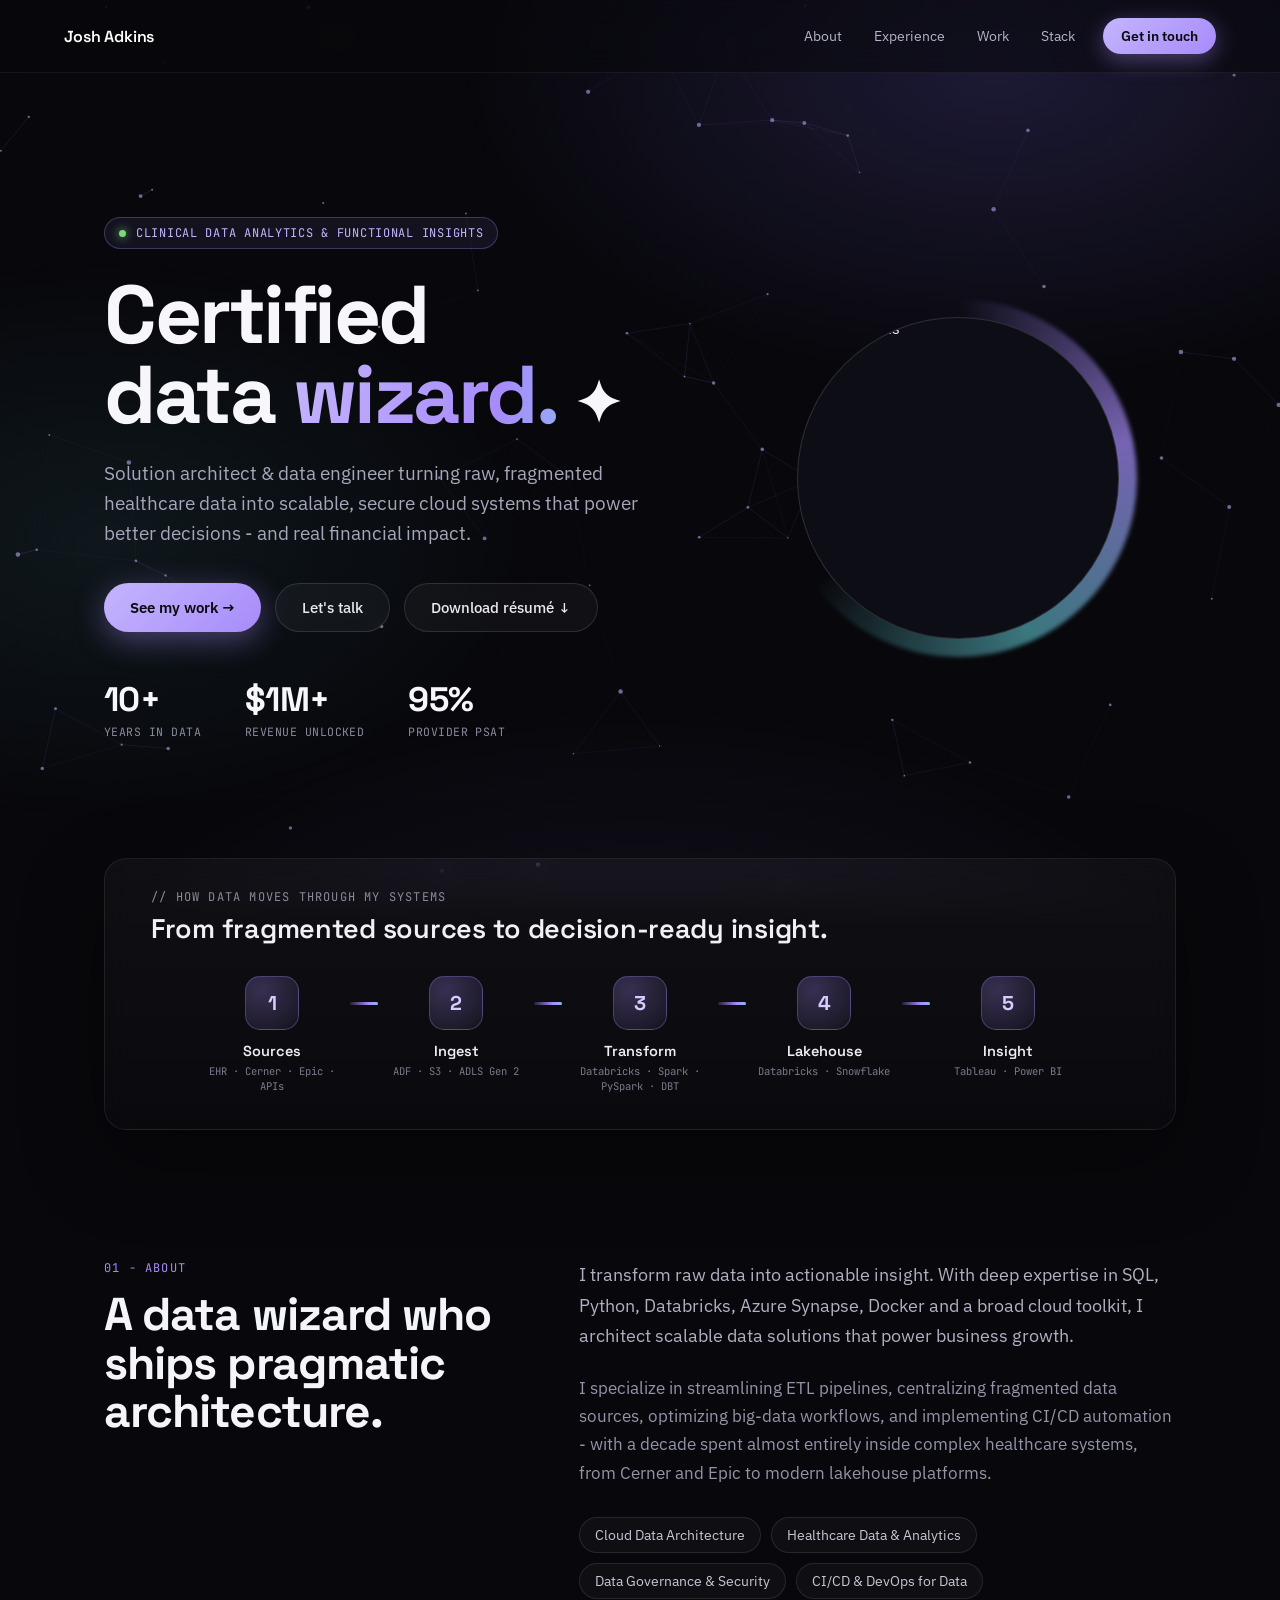
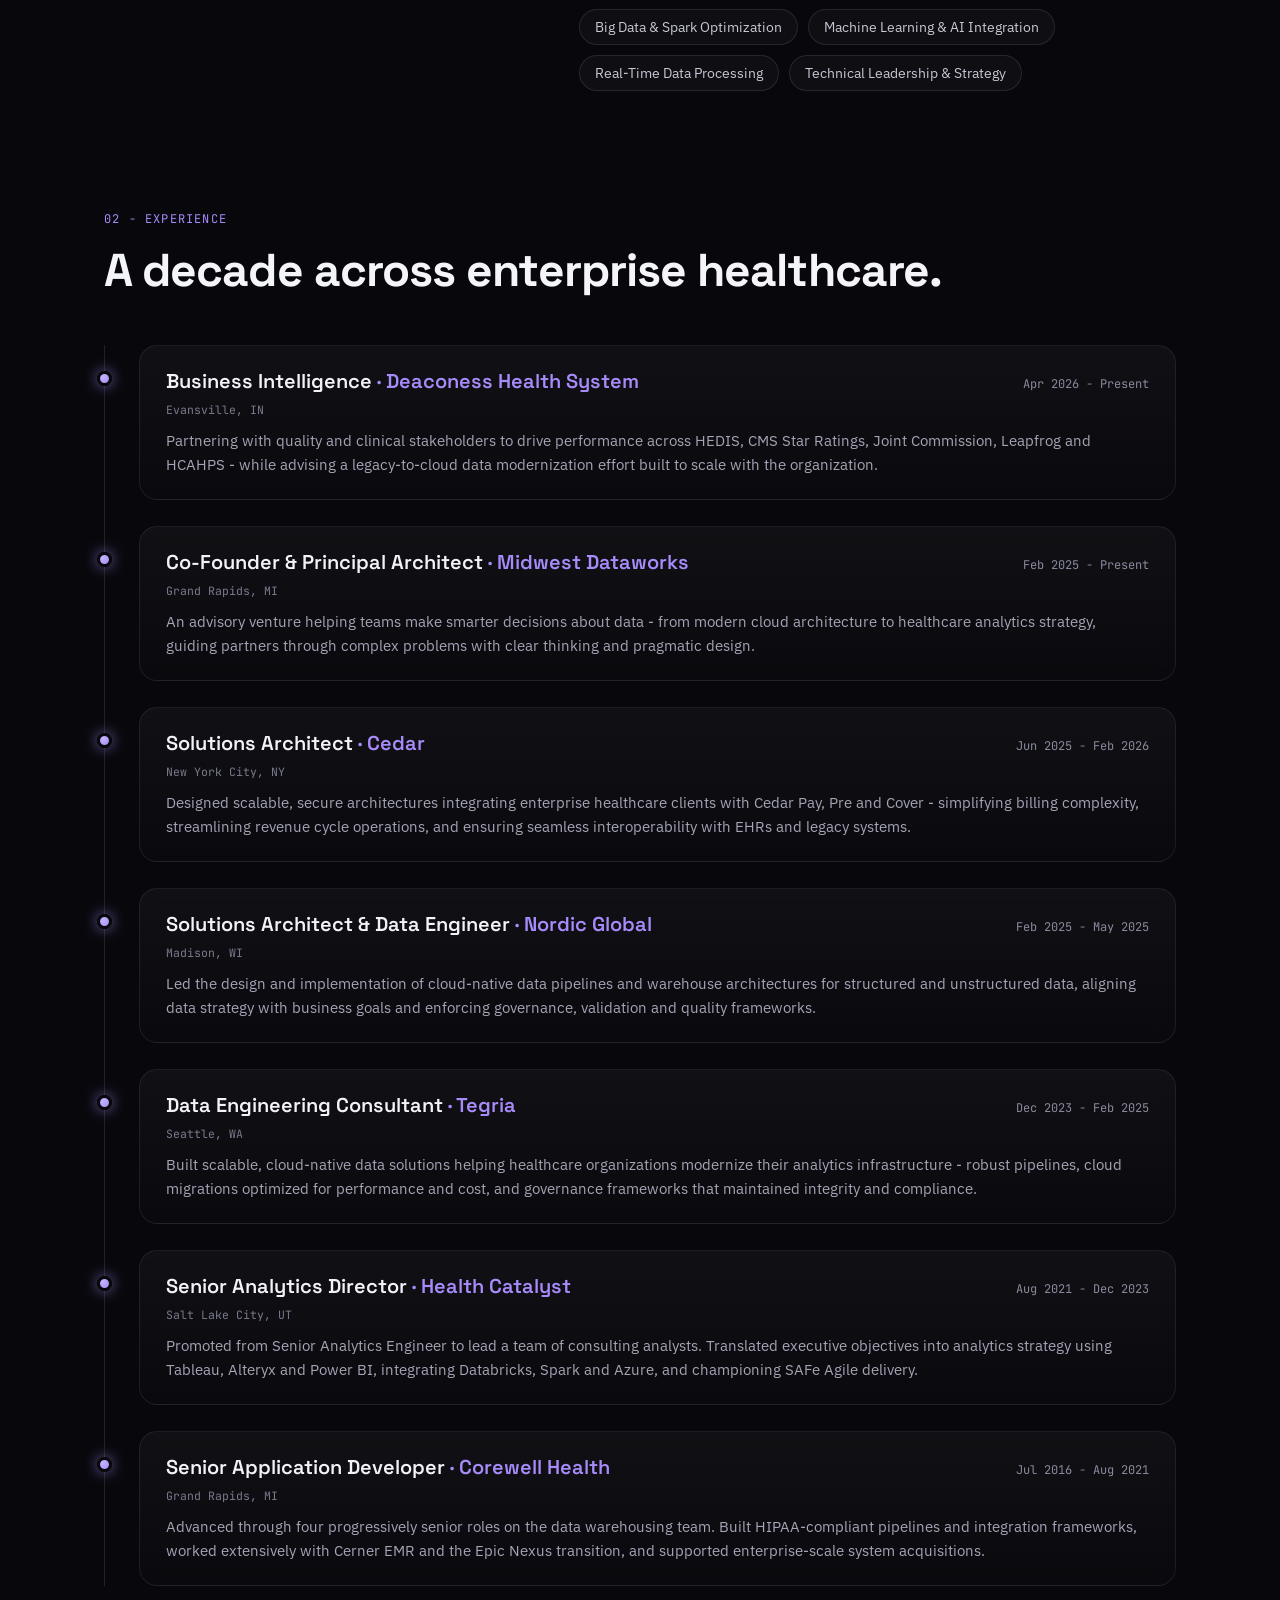
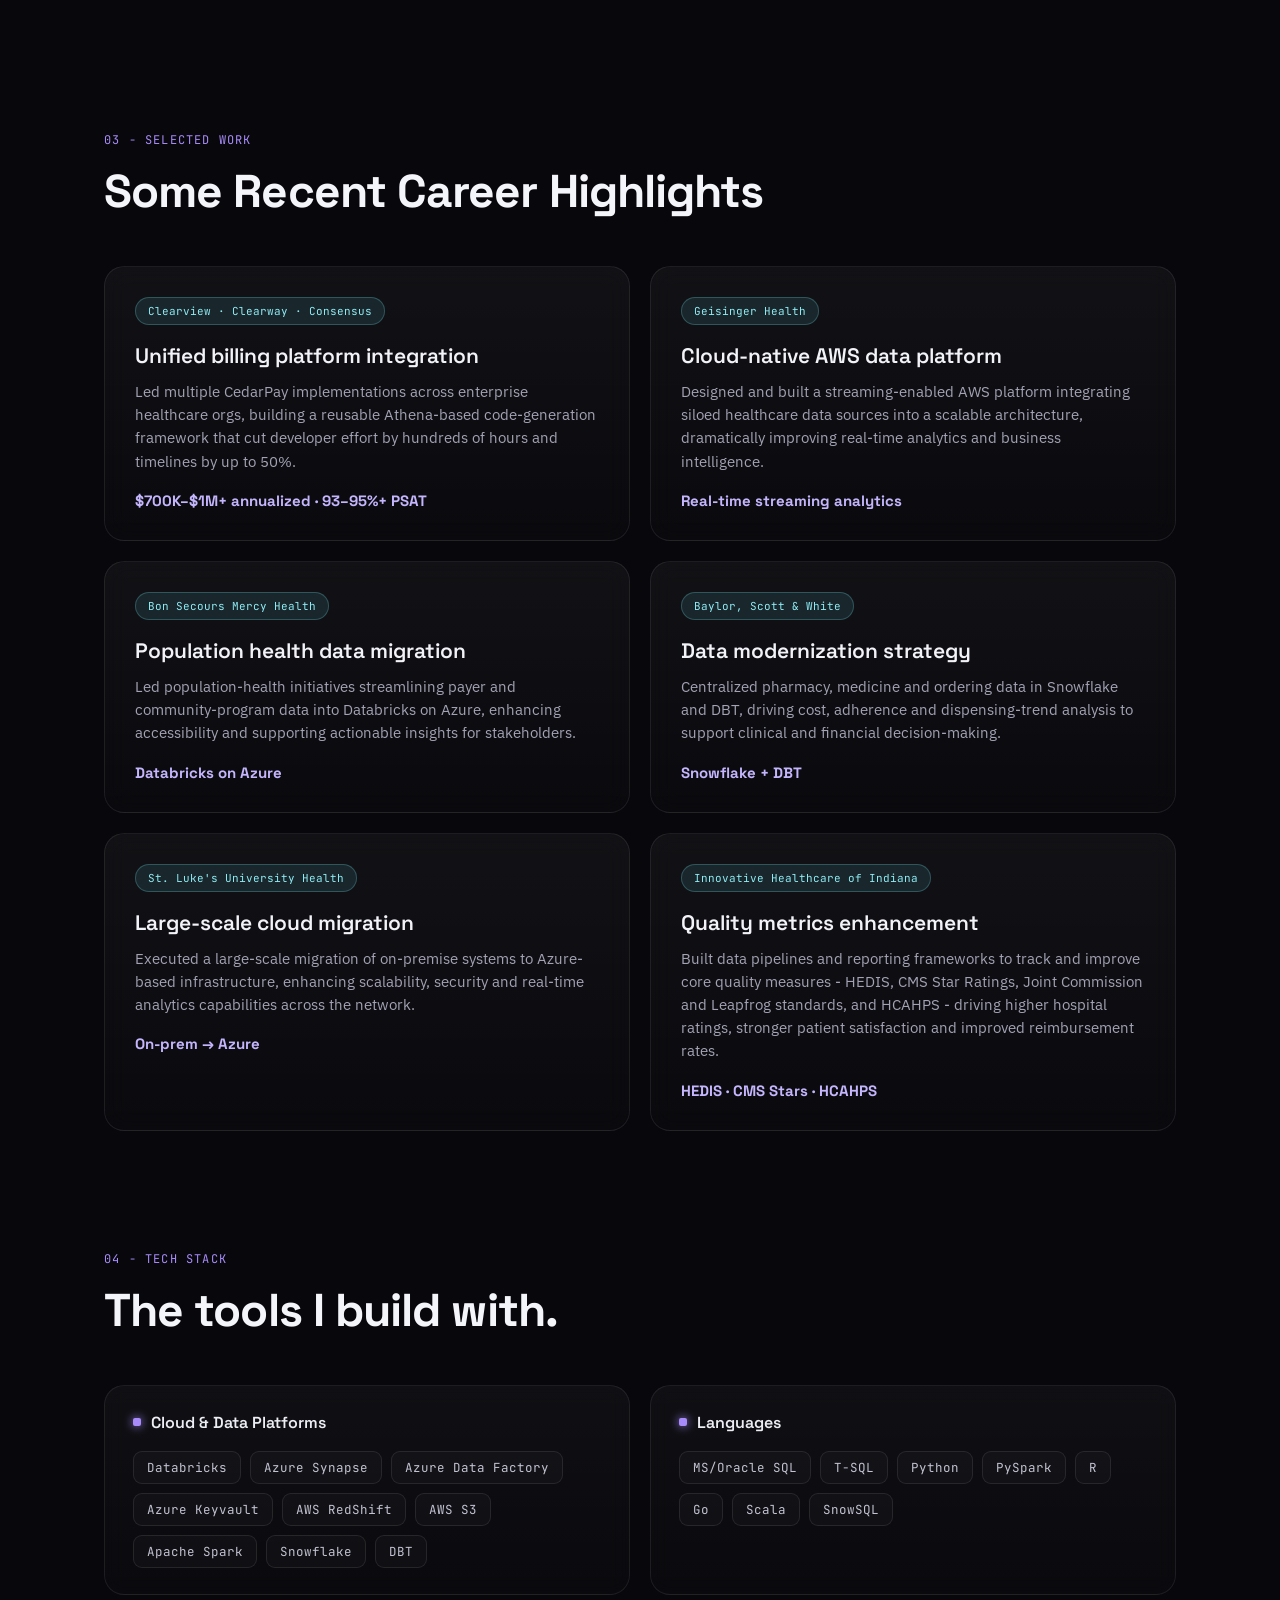
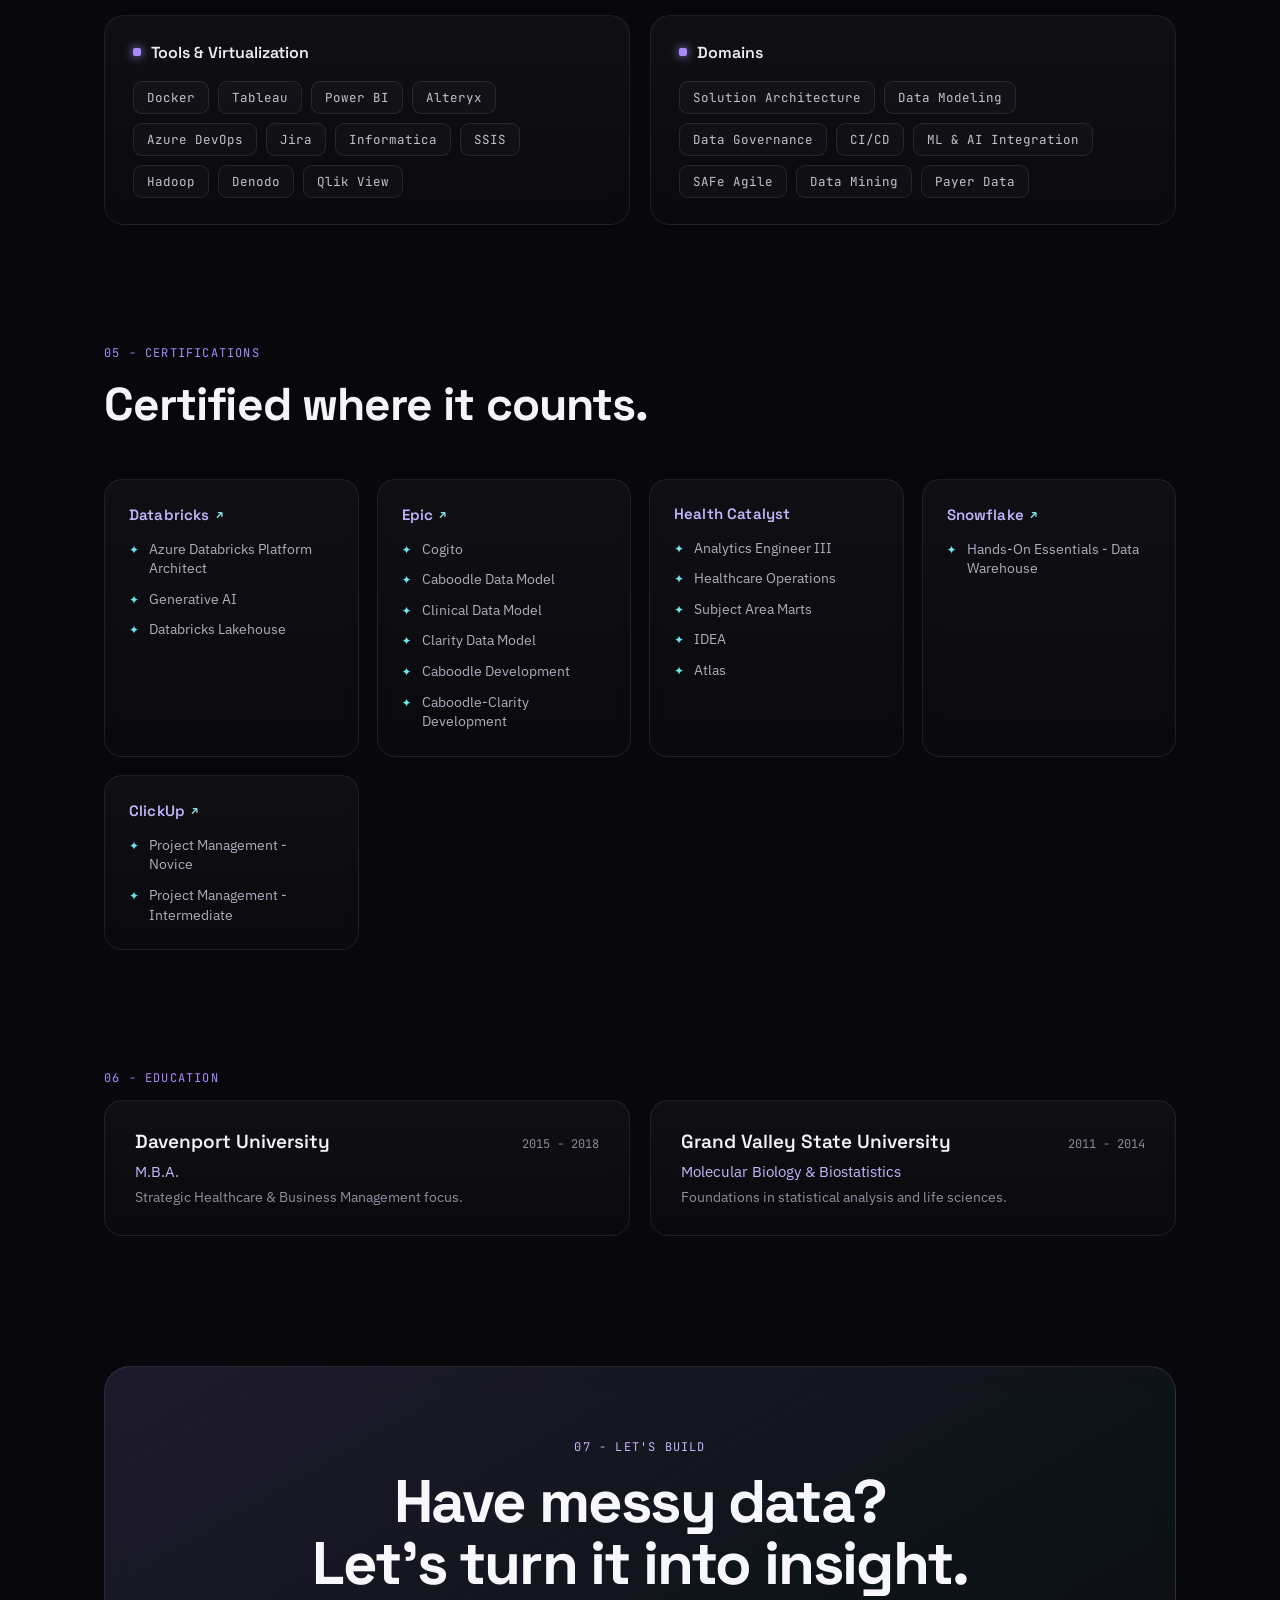
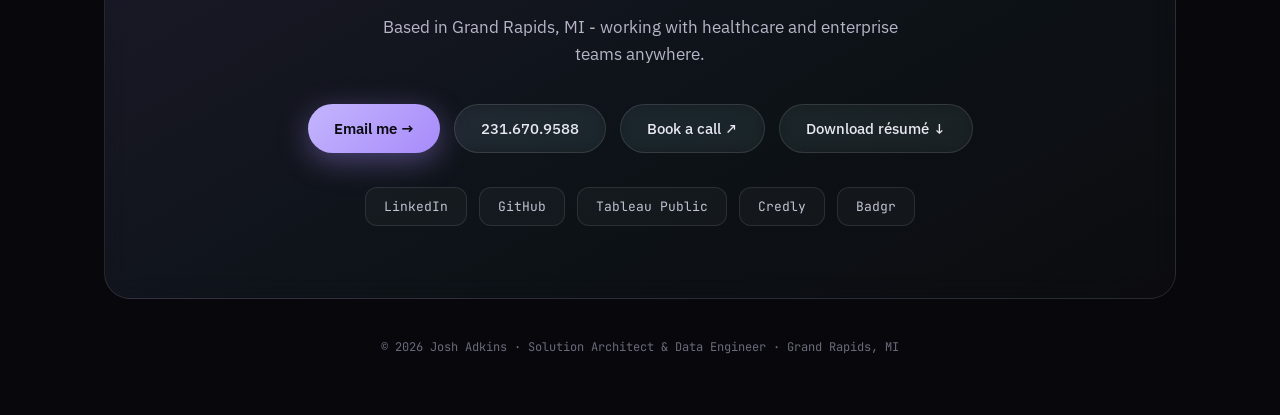
==== index.html @ 419a185d "Updates" ====
<!DOCTYPE html>
<html lang="en">
<head>
<meta charset="utf-8">
<meta name="viewport" content="width=device-width, initial-scale=1">
<title>Josh Adkins - Solution Architect &amp; Data Engineer</title>
<meta name="description" content="Josh Adkins - Solution Architect &amp; Data Engineer specializing in healthcare data.">

<link rel="icon" type="image/svg+xml" href="data:image/svg+xml,%3Csvg xmlns='http://www.w3.org/2000/svg' viewBox='0 0 100 100'%3E%3Crect width='100' height='100' rx='24' fill='%2308080c'/%3E%3Ctext x='50' y='70' font-size='62' text-anchor='middle' fill='%23a78bfa'%3E%E2%9C%A6%3C/text%3E%3C/svg%3E">

<meta property="og:type" content="website">
<meta property="og:url" content="https://jadkinsgr.github.io/ProjectPortfolio/">
<meta property="og:title" content="Josh Adkins - Solution Architect &amp; Data Engineer">
<meta property="og:description" content="Certified data wizard. Turning raw, fragmented healthcare data into scalable, secure cloud systems that power better decisions.">
<meta property="og:image" content="https://jadkinsgr.github.io/ProjectPortfolio/img/josh.png">

<meta name="twitter:card" content="summary_large_image">
<meta name="twitter:title" content="Josh Adkins - Solution Architect &amp; Data Engineer">
<meta name="twitter:description" content="Certified data wizard. Turning raw, fragmented healthcare data into scalable, secure cloud systems that power better decisions.">
<meta name="twitter:image" content="https://jadkinsgr.github.io/ProjectPortfolio/img/josh.png">

<link rel="preconnect" href="https://fonts.googleapis.com">
<link rel="preconnect" href="https://fonts.gstatic.com" crossorigin>
<link href="https://fonts.googleapis.com/css2?family=Space+Grotesk:wght@400;500;600;700&family=IBM+Plex+Sans:wght@300;400;500;600&family=JetBrains+Mono:wght@400;500&display=swap" rel="stylesheet">
<style>
  html { scroll-behavior: smooth; }
  body { margin: 0; background: #08080c; color: #e9e9f2; font-family: 'IBM Plex Sans', system-ui, sans-serif; -webkit-font-smoothing: antialiased; overflow-x: hidden; }
  ::selection { background: rgba(167,139,250,0.35); color: #fff; }
  *, *::before, *::after { box-sizing: border-box; }
  ::-webkit-scrollbar { width: 10px; }
  ::-webkit-scrollbar-track { background: #08080c; }
  ::-webkit-scrollbar-thumb { background: #26263a; border-radius: 8px; }
  ::-webkit-scrollbar-thumb:hover { background: #a78bfa; }
  @keyframes floaty { 0%,100%{ transform: translateY(0); } 50%{ transform: translateY(-14px); } }
  @keyframes pulseRing { 0%{ box-shadow: 0 0 0 0 rgba(167,139,250,0.45); } 70%{ box-shadow: 0 0 0 26px rgba(167,139,250,0); } 100%{ box-shadow: 0 0 0 0 rgba(167,139,250,0); } }
  @keyframes spinRing { to { transform: rotate(360deg); } }
  @keyframes flow { 0%{ background-position: 0% 0; } 100%{ background-position: -200% 0; } }
  @keyframes nodeGlow { 0%,100%{ transform: scale(1); box-shadow: 0 0 16px 2px rgba(167,139,250,0.35); } 50%{ transform: scale(1.12); box-shadow: 0 0 28px 6px rgba(167,139,250,0.6); } }
  @keyframes shimmer { to { background-position: 200% center; } }

  a.nav-link { color: #b5b5c8; text-decoration: none; font-size: 14px; padding: 8px 14px; border-radius: 8px; transition: color .2s, background .2s; }
  a.nav-link:hover { color: #fff; background: rgba(255,255,255,0.05); }
  a.nav-cta { color: #0a0a10; text-decoration: none; font-size: 14px; font-weight: 600; padding: 9px 18px; border-radius: 999px; background: linear-gradient(135deg, #c4b5fd, #a78bfa); box-shadow: 0 6px 22px rgba(167,139,250,0.4); transition: transform .2s, box-shadow .2s; margin-left: 10px; }
  a.nav-cta:hover { transform: translateY(-1px); box-shadow: 0 10px 30px rgba(167,139,250,0.6); }
  a.btn-primary { display: inline-flex; align-items: center; gap: 9px; padding: 14px 26px; border-radius: 999px; background: linear-gradient(135deg, #c4b5fd, #a78bfa); color: #0a0a10; text-decoration: none; font-weight: 600; font-size: 15px; box-shadow: 0 8px 30px rgba(167,139,250,0.4); transition: transform .2s, box-shadow .2s; }
  a.btn-primary:hover { transform: translateY(-2px); box-shadow: 0 14px 40px rgba(167,139,250,0.6); }
  a.btn-secondary { display: inline-flex; align-items: center; gap: 9px; padding: 14px 26px; border-radius: 999px; background: rgba(255,255,255,0.04); border: 1px solid rgba(255,255,255,0.12); color: #e9e9f2; text-decoration: none; font-weight: 500; font-size: 15px; backdrop-filter: blur(8px); transition: background .2s, border-color .2s; }
  a.btn-secondary:hover { background: rgba(255,255,255,0.08); border-color: rgba(167,139,250,0.4); }
  .job-card { border: 1px solid rgba(255,255,255,0.08); border-radius: 18px; background: linear-gradient(180deg, rgba(255,255,255,0.04), rgba(255,255,255,0.012)); backdrop-filter: blur(10px); padding: 22px 26px; transition: transform .25s, border-color .25s, box-shadow .25s; }
  .job-card:hover { transform: translateY(-3px); border-color: rgba(167,139,250,0.35); box-shadow: 0 20px 50px rgba(0,0,0,0.4); }
  .work-card { border: 1px solid rgba(255,255,255,0.08); border-radius: 20px; background: linear-gradient(180deg, rgba(255,255,255,0.045), rgba(255,255,255,0.012)); backdrop-filter: blur(12px); padding: 30px; transition: transform .25s, border-color .25s, box-shadow .25s; overflow: hidden; position: relative; }
  .work-card:hover { transform: translateY(-4px); border-color: rgba(167,139,250,0.4); box-shadow: 0 26px 60px rgba(0,0,0,0.45); }
  .skill-chip { padding: 7px 13px; border-radius: 9px; border: 1px solid rgba(255,255,255,0.09); background: rgba(255,255,255,0.025); font-family: 'JetBrains Mono', monospace; font-size: 12.5px; color: #c2c2d2; transition: color .2s, border-color .2s, background .2s; }
  .skill-chip:hover { color: #fff; border-color: rgba(167,139,250,0.45); background: rgba(167,139,250,0.1); }
  a.contact-chip { display: inline-flex; align-items: center; gap: 8px; padding: 10px 18px; border-radius: 12px; background: rgba(255,255,255,0.03); border: 1px solid rgba(255,255,255,0.1); color: #c2c2d2; text-decoration: none; font-family: 'JetBrains Mono', monospace; font-size: 13px; transition: color .2s, border-color .2s, background .2s; }
  a.contact-chip:hover { color: #fff; border-color: rgba(167,139,250,0.45); background: rgba(167,139,250,0.1); }

  [data-reveal] { opacity: 0; transform: translateY(28px); transition: opacity .8s cubic-bezier(.2,.7,.2,1), transform .8s cubic-bezier(.2,.7,.2,1); }
  [data-reveal].is-visible { opacity: 1; transform: translateY(0); }

  @media (max-width: 900px) {
    header.hero { grid-template-columns: 1fr !important; }
    .grid-2 { grid-template-columns: 1fr !important; }
    .grid-4 { grid-template-columns: repeat(2, 1fr) !important; }
    nav .nav-links { display: none !important; }
  }
</style>
</head>
<body>
<div style="position: relative; min-height: 100vh;">

  <canvas id="net" style="position: fixed; inset: 0; width: 100%; height: 100%; z-index: 0; pointer-events: none;"></canvas>
  <div style="position: fixed; inset: 0; z-index: 0; pointer-events: none; background: radial-gradient(60% 50% at 78% 8%, rgba(124,108,240,0.18), transparent 70%), radial-gradient(50% 45% at 8% 60%, rgba(110,231,240,0.07), transparent 70%), radial-gradient(70% 60% at 50% 120%, rgba(167,139,250,0.10), transparent 70%);"></div>

  <nav style="position: fixed; top: 0; left: 0; right: 0; z-index: 50; display: flex; align-items: center; justify-content: space-between; padding: 18px clamp(20px, 5vw, 64px); backdrop-filter: blur(14px); -webkit-backdrop-filter: blur(14px); background: rgba(8,8,12,0.55); border-bottom: 1px solid rgba(255,255,255,0.06);">
    <a href="#top" style="display: flex; align-items: center; gap: 12px; text-decoration: none; color: #fff;">
      <span style="font-family: 'Space Grotesk', sans-serif; font-weight: 600; letter-spacing: -0.01em; font-size: 16px;">Josh Adkins</span>
    </a>
    <div class="nav-links" style="display: flex; align-items: center; gap: 4px;">
      <a href="#about" class="nav-link">About</a>
      <a href="#experience" class="nav-link">Experience</a>
      <a href="#work" class="nav-link">Work</a>
      <a href="#skills" class="nav-link">Stack</a>
      <a href="#contact" class="nav-cta">Get in touch</a>
    </div>
  </nav>

  <header id="top" class="hero" style="position: relative; z-index: 1; max-width: 1200px; margin: 0 auto; padding: 168px clamp(20px, 5vw, 64px) 40px; display: grid; grid-template-columns: 1.35fr 1fr; gap: 48px; align-items: center; min-height: 92vh;">
    <div>
      <div style="display: inline-flex; align-items: center; gap: 10px; padding: 7px 14px; border-radius: 999px; border: 1px solid rgba(167,139,250,0.3); background: rgba(167,139,250,0.08); font-family: 'JetBrains Mono', monospace; font-size: 12px; letter-spacing: 0.06em; color: #c4b5fd; margin-bottom: 26px;">
        <span style="width: 7px; height: 7px; border-radius: 50%; background: #7dd87d; box-shadow: 0 0 10px #7dd87d;"></span>
        CLINICAL DATA ANALYTICS &amp; FUNCTIONAL INSIGHTS
      </div>
      <h1 style="font-family: 'Space Grotesk', sans-serif; font-weight: 700; font-size: clamp(44px, 6.4vw, 82px); line-height: 0.98; letter-spacing: -0.03em; margin: 0 0 22px; color: #f6f6fb;">
        Certified<br>data <span style="background: linear-gradient(100deg, #c4b5fd, #a78bfa 40%, #6ee7f0 75%, #c4b5fd); background-size: 200% auto; -webkit-background-clip: text; background-clip: text; -webkit-text-fill-color: transparent; animation: shimmer 6s linear infinite;">wizard.</span> <span style="font-size: 0.7em;">✦</span>
      </h1>
      <p style="font-size: clamp(16px, 1.5vw, 19px); line-height: 1.6; color: #a6a6ba; max-width: 540px; margin: 0 0 34px;">
        Solution architect &amp; data engineer turning raw, fragmented healthcare data into scalable, secure cloud systems that power better decisions - and real financial impact.
      </p>
      <div style="display: flex; flex-wrap: wrap; gap: 14px; margin-bottom: 46px;">
        <a href="#work" class="btn-primary">See my work →</a>
        <a href="#contact" class="btn-secondary">Let's talk</a>
        <a href="https://drive.google.com/uc?export=download&id=16EQrv3rZD9Tq1QzcBNRFb8NZ57hvBXbp" target="_blank" rel="noopener" class="btn-secondary">Download résumé ↓</a>
      </div>
      <div style="display: flex; gap: clamp(20px, 4vw, 44px); flex-wrap: wrap;">
        <div><div style="font-family: 'Space Grotesk', sans-serif; font-weight: 700; font-size: clamp(24px, 3vw, 34px); color: #f6f6fb; letter-spacing: -0.02em;">10+</div><div style="font-family: 'JetBrains Mono', monospace; font-size: 11.5px; letter-spacing: 0.04em; color: #8a8a9e; margin-top: 3px;">YEARS IN DATA</div></div>
        <div><div style="font-family: 'Space Grotesk', sans-serif; font-weight: 700; font-size: clamp(24px, 3vw, 34px); color: #f6f6fb; letter-spacing: -0.02em;">$1M+</div><div style="font-family: 'JetBrains Mono', monospace; font-size: 11.5px; letter-spacing: 0.04em; color: #8a8a9e; margin-top: 3px;">REVENUE UNLOCKED</div></div>
        <div><div style="font-family: 'Space Grotesk', sans-serif; font-weight: 700; font-size: clamp(24px, 3vw, 34px); color: #f6f6fb; letter-spacing: -0.02em;">95%</div><div style="font-family: 'JetBrains Mono', monospace; font-size: 11.5px; letter-spacing: 0.04em; color: #8a8a9e; margin-top: 3px;">PROVIDER PSAT</div></div>
      </div>
    </div>

    <div style="position: relative; display: grid; place-items: center;">
      <div style="position: relative; width: clamp(240px, 26vw, 330px); aspect-ratio: 1; animation: floaty 7s ease-in-out infinite;">
        <div style="position: absolute; inset: -14px; border-radius: 50%; background: conic-gradient(from 0deg, transparent, rgba(167,139,250,0.7), rgba(110,231,240,0.5), transparent 65%); animation: spinRing 9s linear infinite; filter: blur(2px);"></div>
        <div style="position: absolute; inset: 0; border-radius: 50%; animation: pulseRing 3.6s ease-out infinite;"></div>
        <div style="position: absolute; inset: 4px; border-radius: 50%; overflow: hidden; border: 1px solid rgba(255,255,255,0.14); background: #0d0d16;">
          <img src="img/josh.png" alt="Josh Adkins" style="width: 100%; height: 100%; object-fit: cover; display: block;">
        </div>
      </div>
    </div>
  </header>

  <section data-reveal style="position: relative; z-index: 1; max-width: 1200px; margin: 0 auto; padding: 30px clamp(20px, 5vw, 64px) 70px;">
    <div style="border: 1px solid rgba(255,255,255,0.08); border-radius: 22px; background: linear-gradient(180deg, rgba(255,255,255,0.035), rgba(255,255,255,0.012)); backdrop-filter: blur(12px); padding: 30px clamp(20px, 4vw, 46px) 36px; box-shadow: 0 30px 80px rgba(0,0,0,0.35);">
      <div style="font-family: 'JetBrains Mono', monospace; font-size: 12px; letter-spacing: 0.1em; color: #8a8a9e; margin-bottom: 6px;">// HOW DATA MOVES THROUGH MY SYSTEMS</div>
      <div style="font-family: 'Space Grotesk', sans-serif; font-weight: 600; font-size: clamp(20px, 2.4vw, 27px); color: #f0f0f7; margin-bottom: 30px; letter-spacing: -0.01em;">From fragmented sources to decision-ready insight.</div>
      <div style="display: flex; align-items: flex-start; justify-content: center; gap: 8px; flex-wrap: wrap; row-gap: 34px;">
        <div style="flex: 0 1 140px; min-width: 128px; max-width: 160px; display: flex; flex-direction: column; align-items: center; text-align: center; gap: 12px; position: relative;">
          <div style="width: 54px; height: 54px; border-radius: 15px; display: grid; place-items: center; font-family: 'Space Grotesk', sans-serif; font-weight: 700; font-size: 20px; color: #d6ccff; background: radial-gradient(circle at 30% 25%, rgba(167,139,250,0.28), rgba(167,139,250,0.06)); border: 1px solid rgba(167,139,250,0.35); animation: nodeGlow 3.4s ease-in-out infinite; animation-delay: 0s;">1</div>
          <div><div style="font-family: 'Space Grotesk', sans-serif; font-weight: 600; font-size: 14.5px; color: #ededf5;">Sources</div><div style="font-family: 'JetBrains Mono', monospace; font-size: 10.5px; color: #7a7a8e; margin-top: 4px; line-height: 1.4;">EHR · Cerner · Epic · APIs</div></div>
        </div>
        <div style="flex: 0 0 28px; align-self: flex-start; margin-top: 26px; height: 3px; border-radius: 3px; position: relative; overflow: visible; background-image: linear-gradient(90deg, rgba(167,139,250,0.15), rgba(167,139,250,0.15));">
          <div style="position: absolute; inset: 0; border-radius: 3px; background-image: linear-gradient(90deg, transparent, #a78bfa, #6ee7f0, transparent); background-size: 200% 100%; animation: flow 1.6s linear infinite;"></div>
        </div>
        <div style="flex: 0 1 140px; min-width: 128px; max-width: 160px; display: flex; flex-direction: column; align-items: center; text-align: center; gap: 12px; position: relative;">
          <div style="width: 54px; height: 54px; border-radius: 15px; display: grid; place-items: center; font-family: 'Space Grotesk', sans-serif; font-weight: 700; font-size: 20px; color: #d6ccff; background: radial-gradient(circle at 30% 25%, rgba(167,139,250,0.28), rgba(167,139,250,0.06)); border: 1px solid rgba(167,139,250,0.35); animation: nodeGlow 3.4s ease-in-out infinite; animation-delay: 0.4s;">2</div>
          <div><div style="font-family: 'Space Grotesk', sans-serif; font-weight: 600; font-size: 14.5px; color: #ededf5;">Ingest</div><div style="font-family: 'JetBrains Mono', monospace; font-size: 10.5px; color: #7a7a8e; margin-top: 4px; line-height: 1.4;">ADF · S3 · ADLS Gen 2</div></div>
        </div>
        <div style="flex: 0 0 28px; align-self: flex-start; margin-top: 26px; height: 3px; border-radius: 3px; position: relative; overflow: visible; background-image: linear-gradient(90deg, rgba(167,139,250,0.15), rgba(167,139,250,0.15));">
          <div style="position: absolute; inset: 0; border-radius: 3px; background-image: linear-gradient(90deg, transparent, #a78bfa, #6ee7f0, transparent); background-size: 200% 100%; animation: flow 1.6s linear infinite;"></div>
        </div>
        <div style="flex: 0 1 140px; min-width: 128px; max-width: 160px; display: flex; flex-direction: column; align-items: center; text-align: center; gap: 12px; position: relative;">
          <div style="width: 54px; height: 54px; border-radius: 15px; display: grid; place-items: center; font-family: 'Space Grotesk', sans-serif; font-weight: 700; font-size: 20px; color: #d6ccff; background: radial-gradient(circle at 30% 25%, rgba(167,139,250,0.28), rgba(167,139,250,0.06)); border: 1px solid rgba(167,139,250,0.35); animation: nodeGlow 3.4s ease-in-out infinite; animation-delay: 0.8s;">3</div>
          <div><div style="font-family: 'Space Grotesk', sans-serif; font-weight: 600; font-size: 14.5px; color: #ededf5;">Transform</div><div style="font-family: 'JetBrains Mono', monospace; font-size: 10.5px; color: #7a7a8e; margin-top: 4px; line-height: 1.4;">Databricks · Spark · PySpark · DBT</div></div>
        </div>
        <div style="flex: 0 0 28px; align-self: flex-start; margin-top: 26px; height: 3px; border-radius: 3px; position: relative; overflow: visible; background-image: linear-gradient(90deg, rgba(167,139,250,0.15), rgba(167,139,250,0.15));">
          <div style="position: absolute; inset: 0; border-radius: 3px; background-image: linear-gradient(90deg, transparent, #a78bfa, #6ee7f0, transparent); background-size: 200% 100%; animation: flow 1.6s linear infinite;"></div>
        </div>
        <div style="flex: 0 1 140px; min-width: 128px; max-width: 160px; display: flex; flex-direction: column; align-items: center; text-align: center; gap: 12px; position: relative;">
          <div style="width: 54px; height: 54px; border-radius: 15px; display: grid; place-items: center; font-family: 'Space Grotesk', sans-serif; font-weight: 700; font-size: 20px; color: #d6ccff; background: radial-gradient(circle at 30% 25%, rgba(167,139,250,0.28), rgba(167,139,250,0.06)); border: 1px solid rgba(167,139,250,0.35); animation: nodeGlow 3.4s ease-in-out infinite; animation-delay: 1.2s;">4</div>
          <div><div style="font-family: 'Space Grotesk', sans-serif; font-weight: 600; font-size: 14.5px; color: #ededf5;">Lakehouse</div><div style="font-family: 'JetBrains Mono', monospace; font-size: 10.5px; color: #7a7a8e; margin-top: 4px; line-height: 1.4;">Databricks · Snowflake</div></div>
        </div>
        <div style="flex: 0 0 28px; align-self: flex-start; margin-top: 26px; height: 3px; border-radius: 3px; position: relative; overflow: visible; background-image: linear-gradient(90deg, rgba(167,139,250,0.15), rgba(167,139,250,0.15));">
          <div style="position: absolute; inset: 0; border-radius: 3px; background-image: linear-gradient(90deg, transparent, #a78bfa, #6ee7f0, transparent); background-size: 200% 100%; animation: flow 1.6s linear infinite;"></div>
        </div>
        <div style="flex: 0 1 140px; min-width: 128px; max-width: 160px; display: flex; flex-direction: column; align-items: center; text-align: center; gap: 12px; position: relative;">
          <div style="width: 54px; height: 54px; border-radius: 15px; display: grid; place-items: center; font-family: 'Space Grotesk', sans-serif; font-weight: 700; font-size: 20px; color: #d6ccff; background: radial-gradient(circle at 30% 25%, rgba(167,139,250,0.28), rgba(167,139,250,0.06)); border: 1px solid rgba(167,139,250,0.35); animation: nodeGlow 3.4s ease-in-out infinite; animation-delay: 1.6s;">5</div>
          <div><div style="font-family: 'Space Grotesk', sans-serif; font-weight: 600; font-size: 14.5px; color: #ededf5;">Insight</div><div style="font-family: 'JetBrains Mono', monospace; font-size: 10.5px; color: #7a7a8e; margin-top: 4px; line-height: 1.4;">Tableau · Power BI</div></div>
        </div>
      </div>
    </div>
  </section>

  <section id="about" data-reveal style="position: relative; z-index: 1; max-width: 1200px; margin: 0 auto; padding: 60px clamp(20px, 5vw, 64px);">
    <div class="grid-2" style="display: grid; grid-template-columns: 0.8fr 1.2fr; gap: clamp(30px, 6vw, 80px); align-items: start;">
      <div>
        <div style="font-family: 'JetBrains Mono', monospace; font-size: 12px; letter-spacing: 0.1em; color: #a78bfa; margin-bottom: 14px;">01 - ABOUT</div>
        <h2 style="font-family: 'Space Grotesk', sans-serif; font-weight: 700; font-size: clamp(30px, 3.6vw, 46px); line-height: 1.05; letter-spacing: -0.02em; margin: 0; color: #f4f4fb;">A data wizard who ships pragmatic architecture.</h2>
      </div>
      <div>
        <p style="font-size: clamp(16px, 1.4vw, 19px); line-height: 1.7; color: #b0b0c2; margin: 0 0 22px;">
          I transform raw data into actionable insight. With deep expertise in SQL, Python, Databricks, Azure Synapse, Docker and a broad cloud toolkit, I architect scalable data solutions that power business growth.
        </p>
        <p style="font-size: clamp(15px, 1.3vw, 17px); line-height: 1.7; color: #9494a8; margin: 0 0 30px;">
          I specialize in streamlining ETL pipelines, centralizing fragmented data sources, optimizing big-data workflows, and implementing CI/CD automation - with a decade spent almost entirely inside complex healthcare systems, from Cerner and Epic to modern lakehouse platforms.
        </p>
        <div style="display: flex; flex-wrap: wrap; gap: 10px;">
          <span style="padding: 8px 15px; border-radius: 999px; border: 1px solid rgba(255,255,255,0.1); background: rgba(255,255,255,0.03); font-size: 13.5px; color: #c7c7d6;">Cloud Data Architecture</span>
          <span style="padding: 8px 15px; border-radius: 999px; border: 1px solid rgba(255,255,255,0.1); background: rgba(255,255,255,0.03); font-size: 13.5px; color: #c7c7d6;">Healthcare Data & Analytics</span>
          <span style="padding: 8px 15px; border-radius: 999px; border: 1px solid rgba(255,255,255,0.1); background: rgba(255,255,255,0.03); font-size: 13.5px; color: #c7c7d6;">Data Governance & Security</span>
          <span style="padding: 8px 15px; border-radius: 999px; border: 1px solid rgba(255,255,255,0.1); background: rgba(255,255,255,0.03); font-size: 13.5px; color: #c7c7d6;">CI/CD & DevOps for Data</span>
          <span style="padding: 8px 15px; border-radius: 999px; border: 1px solid rgba(255,255,255,0.1); background: rgba(255,255,255,0.03); font-size: 13.5px; color: #c7c7d6;">Big Data & Spark Optimization</span>
          <span style="padding: 8px 15px; border-radius: 999px; border: 1px solid rgba(255,255,255,0.1); background: rgba(255,255,255,0.03); font-size: 13.5px; color: #c7c7d6;">Machine Learning & AI Integration</span>
          <span style="padding: 8px 15px; border-radius: 999px; border: 1px solid rgba(255,255,255,0.1); background: rgba(255,255,255,0.03); font-size: 13.5px; color: #c7c7d6;">Real-Time Data Processing</span>
          <span style="padding: 8px 15px; border-radius: 999px; border: 1px solid rgba(255,255,255,0.1); background: rgba(255,255,255,0.03); font-size: 13.5px; color: #c7c7d6;">Technical Leadership & Strategy</span>
        </div>
      </div>
    </div>
  </section>

  <section id="experience" data-reveal style="position: relative; z-index: 1; max-width: 1200px; margin: 0 auto; padding: 60px clamp(20px, 5vw, 64px);">
    <div style="font-family: 'JetBrains Mono', monospace; font-size: 12px; letter-spacing: 0.1em; color: #a78bfa; margin-bottom: 14px;">02 - EXPERIENCE</div>
    <h2 style="font-family: 'Space Grotesk', sans-serif; font-weight: 700; font-size: clamp(30px, 3.6vw, 46px); letter-spacing: -0.02em; margin: 0 0 46px; color: #f4f4fb;">A decade across enterprise healthcare.</h2>
    <div style="position: relative; padding-left: 34px; border-left: 1px solid rgba(255,255,255,0.1);">
      <div data-reveal style="position: relative; margin-bottom: 26px;">
        <div style="position: absolute; left: -42px; top: 26px; width: 15px; height: 15px; border-radius: 50%; background: radial-gradient(circle at 30% 30%, #c4b5fd, #a78bfa); border: 3px solid #08080c; box-shadow: 0 0 14px rgba(167,139,250,0.7);"></div>
        <div class="job-card">
          <div style="display: flex; justify-content: space-between; align-items: baseline; flex-wrap: wrap; gap: 8px; margin-bottom: 8px;">
            <div style="font-family: 'Space Grotesk', sans-serif; font-weight: 600; font-size: 20px; color: #f2f2f9;">Business Intelligence <span style="color: #a78bfa;">· Deaconess Health System</span></div>
            <div style="font-family: 'JetBrains Mono', monospace; font-size: 12px; color: #8a8a9e; white-space: nowrap;">Apr 2026 - Present</div>
          </div>
          <div style="font-family: 'JetBrains Mono', monospace; font-size: 11.5px; color: #7a7a8e; margin-bottom: 12px;">Evansville, IN</div>
          <p style="font-size: 15px; line-height: 1.6; color: #a4a4b6; margin: 0;">Partnering with quality and clinical stakeholders to drive performance across HEDIS, CMS Star Ratings, Joint Commission, Leapfrog and HCAHPS - while advising a legacy-to-cloud data modernization effort built to scale with the organization.</p>
        </div>
      </div>
      <div data-reveal style="position: relative; margin-bottom: 26px;">
        <div style="position: absolute; left: -42px; top: 26px; width: 15px; height: 15px; border-radius: 50%; background: radial-gradient(circle at 30% 30%, #c4b5fd, #a78bfa); border: 3px solid #08080c; box-shadow: 0 0 14px rgba(167,139,250,0.7);"></div>
        <div class="job-card">
          <div style="display: flex; justify-content: space-between; align-items: baseline; flex-wrap: wrap; gap: 8px; margin-bottom: 8px;">
            <div style="font-family: 'Space Grotesk', sans-serif; font-weight: 600; font-size: 20px; color: #f2f2f9;">Co-Founder & Principal Architect <span style="color: #a78bfa;">· Midwest Dataworks</span></div>
            <div style="font-family: 'JetBrains Mono', monospace; font-size: 12px; color: #8a8a9e; white-space: nowrap;">Feb 2025 - Present</div>
          </div>
          <div style="font-family: 'JetBrains Mono', monospace; font-size: 11.5px; color: #7a7a8e; margin-bottom: 12px;">Grand Rapids, MI</div>
          <p style="font-size: 15px; line-height: 1.6; color: #a4a4b6; margin: 0;">An advisory venture helping teams make smarter decisions about data - from modern cloud architecture to healthcare analytics strategy, guiding partners through complex problems with clear thinking and pragmatic design.</p>
        </div>
      </div>
      <div data-reveal style="position: relative; margin-bottom: 26px;">
        <div style="position: absolute; left: -42px; top: 26px; width: 15px; height: 15px; border-radius: 50%; background: radial-gradient(circle at 30% 30%, #c4b5fd, #a78bfa); border: 3px solid #08080c; box-shadow: 0 0 14px rgba(167,139,250,0.7);"></div>
        <div class="job-card">
          <div style="display: flex; justify-content: space-between; align-items: baseline; flex-wrap: wrap; gap: 8px; margin-bottom: 8px;">
            <div style="font-family: 'Space Grotesk', sans-serif; font-weight: 600; font-size: 20px; color: #f2f2f9;">Solutions Architect <span style="color: #a78bfa;">· Cedar</span></div>
            <div style="font-family: 'JetBrains Mono', monospace; font-size: 12px; color: #8a8a9e; white-space: nowrap;">Jun 2025 - Feb 2026</div>
          </div>
          <div style="font-family: 'JetBrains Mono', monospace; font-size: 11.5px; color: #7a7a8e; margin-bottom: 12px;">New York City, NY</div>
          <p style="font-size: 15px; line-height: 1.6; color: #a4a4b6; margin: 0;">Designed scalable, secure architectures integrating enterprise healthcare clients with Cedar Pay, Pre and Cover - simplifying billing complexity, streamlining revenue cycle operations, and ensuring seamless interoperability with EHRs and legacy systems.</p>
        </div>
      </div>
      <div data-reveal style="position: relative; margin-bottom: 26px;">
        <div style="position: absolute; left: -42px; top: 26px; width: 15px; height: 15px; border-radius: 50%; background: radial-gradient(circle at 30% 30%, #c4b5fd, #a78bfa); border: 3px solid #08080c; box-shadow: 0 0 14px rgba(167,139,250,0.7);"></div>
        <div class="job-card">
          <div style="display: flex; justify-content: space-between; align-items: baseline; flex-wrap: wrap; gap: 8px; margin-bottom: 8px;">
            <div style="font-family: 'Space Grotesk', sans-serif; font-weight: 600; font-size: 20px; color: #f2f2f9;">Solutions Architect & Data Engineer <span style="color: #a78bfa;">· Nordic Global</span></div>
            <div style="font-family: 'JetBrains Mono', monospace; font-size: 12px; color: #8a8a9e; white-space: nowrap;">Feb 2025 - May 2025</div>
          </div>
          <div style="font-family: 'JetBrains Mono', monospace; font-size: 11.5px; color: #7a7a8e; margin-bottom: 12px;">Madison, WI</div>
          <p style="font-size: 15px; line-height: 1.6; color: #a4a4b6; margin: 0;">Led the design and implementation of cloud-native data pipelines and warehouse architectures for structured and unstructured data, aligning data strategy with business goals and enforcing governance, validation and quality frameworks.</p>
        </div>
      </div>
      <div data-reveal style="position: relative; margin-bottom: 26px;">
        <div style="position: absolute; left: -42px; top: 26px; width: 15px; height: 15px; border-radius: 50%; background: radial-gradient(circle at 30% 30%, #c4b5fd, #a78bfa); border: 3px solid #08080c; box-shadow: 0 0 14px rgba(167,139,250,0.7);"></div>
        <div class="job-card">
          <div style="display: flex; justify-content: space-between; align-items: baseline; flex-wrap: wrap; gap: 8px; margin-bottom: 8px;">
            <div style="font-family: 'Space Grotesk', sans-serif; font-weight: 600; font-size: 20px; color: #f2f2f9;">Data Engineering Consultant <span style="color: #a78bfa;">· Tegria</span></div>
            <div style="font-family: 'JetBrains Mono', monospace; font-size: 12px; color: #8a8a9e; white-space: nowrap;">Dec 2023 - Feb 2025</div>
          </div>
          <div style="font-family: 'JetBrains Mono', monospace; font-size: 11.5px; color: #7a7a8e; margin-bottom: 12px;">Seattle, WA</div>
          <p style="font-size: 15px; line-height: 1.6; color: #a4a4b6; margin: 0;">Built scalable, cloud-native data solutions helping healthcare organizations modernize their analytics infrastructure - robust pipelines, cloud migrations optimized for performance and cost, and governance frameworks that maintained integrity and compliance.</p>
        </div>
      </div>
      <div data-reveal style="position: relative; margin-bottom: 26px;">
        <div style="position: absolute; left: -42px; top: 26px; width: 15px; height: 15px; border-radius: 50%; background: radial-gradient(circle at 30% 30%, #c4b5fd, #a78bfa); border: 3px solid #08080c; box-shadow: 0 0 14px rgba(167,139,250,0.7);"></div>
        <div class="job-card">
          <div style="display: flex; justify-content: space-between; align-items: baseline; flex-wrap: wrap; gap: 8px; margin-bottom: 8px;">
            <div style="font-family: 'Space Grotesk', sans-serif; font-weight: 600; font-size: 20px; color: #f2f2f9;">Senior Analytics Director <span style="color: #a78bfa;">· Health Catalyst</span></div>
            <div style="font-family: 'JetBrains Mono', monospace; font-size: 12px; color: #8a8a9e; white-space: nowrap;">Aug 2021 - Dec 2023</div>
          </div>
          <div style="font-family: 'JetBrains Mono', monospace; font-size: 11.5px; color: #7a7a8e; margin-bottom: 12px;">Salt Lake City, UT</div>
          <p style="font-size: 15px; line-height: 1.6; color: #a4a4b6; margin: 0;">Promoted from Senior Analytics Engineer to lead a team of consulting analysts. Translated executive objectives into analytics strategy using Tableau, Alteryx and Power BI, integrating Databricks, Spark and Azure, and championing SAFe Agile delivery.</p>
        </div>
      </div>
      <div data-reveal style="position: relative; margin-bottom: 26px;">
        <div style="position: absolute; left: -42px; top: 26px; width: 15px; height: 15px; border-radius: 50%; background: radial-gradient(circle at 30% 30%, #c4b5fd, #a78bfa); border: 3px solid #08080c; box-shadow: 0 0 14px rgba(167,139,250,0.7);"></div>
        <div class="job-card">
          <div style="display: flex; justify-content: space-between; align-items: baseline; flex-wrap: wrap; gap: 8px; margin-bottom: 8px;">
            <div style="font-family: 'Space Grotesk', sans-serif; font-weight: 600; font-size: 20px; color: #f2f2f9;">Senior Application Developer <span style="color: #a78bfa;">· Corewell Health</span></div>
            <div style="font-family: 'JetBrains Mono', monospace; font-size: 12px; color: #8a8a9e; white-space: nowrap;">Jul 2016 - Aug 2021</div>
          </div>
          <div style="font-family: 'JetBrains Mono', monospace; font-size: 11.5px; color: #7a7a8e; margin-bottom: 12px;">Grand Rapids, MI</div>
          <p style="font-size: 15px; line-height: 1.6; color: #a4a4b6; margin: 0;">Advanced through four progressively senior roles on the data warehousing team. Built HIPAA-compliant pipelines and integration frameworks, worked extensively with Cerner EMR and the Epic Nexus transition, and supported enterprise-scale system acquisitions.</p>
        </div>
      </div>
    </div>
  </section>


  <section id="work" data-reveal style="position: relative; z-index: 1; max-width: 1200px; margin: 0 auto; padding: 60px clamp(20px, 5vw, 64px);">
    <div style="font-family: 'JetBrains Mono', monospace; font-size: 12px; letter-spacing: 0.1em; color: #a78bfa; margin-bottom: 14px;">03 - SELECTED WORK</div>
    <h2 style="font-family: 'Space Grotesk', sans-serif; font-weight: 700; font-size: clamp(30px, 3.6vw, 46px); letter-spacing: -0.02em; margin: 0 0 46px; color: #f4f4fb;">Some Recent Career Highlights</h2>
    <div class="grid-2" style="display: grid; grid-template-columns: repeat(2, 1fr); gap: 20px;">
      <div class="work-card">
        <div style="display: inline-flex; align-items: center; gap: 8px; padding: 6px 12px; border-radius: 999px; background: rgba(110,231,240,0.1); border: 1px solid rgba(110,231,240,0.25); font-family: 'JetBrains Mono', monospace; font-size: 11px; color: #8fecf5; margin-bottom: 18px;">Clearview · Clearway · Consensus</div>
        <h3 style="font-family: 'Space Grotesk', sans-serif; font-weight: 600; font-size: 21px; line-height: 1.2; margin: 0 0 12px; color: #f2f2f9;">Unified billing platform integration</h3>
        <p style="font-size: 14.5px; line-height: 1.6; color: #a2a2b4; margin: 0 0 18px;">Led multiple CedarPay implementations across enterprise healthcare orgs, building a reusable Athena-based code-generation framework that cut developer effort by hundreds of hours and timelines by up to 50%.</p>
        <div style="font-family: 'Space Grotesk', sans-serif; font-weight: 700; font-size: 15px; color: #c4b5fd;">$700K–$1M+ annualized · 93–95%+ PSAT</div>
      </div>
      <div class="work-card">
        <div style="display: inline-flex; align-items: center; gap: 8px; padding: 6px 12px; border-radius: 999px; background: rgba(110,231,240,0.1); border: 1px solid rgba(110,231,240,0.25); font-family: 'JetBrains Mono', monospace; font-size: 11px; color: #8fecf5; margin-bottom: 18px;">Geisinger Health</div>
        <h3 style="font-family: 'Space Grotesk', sans-serif; font-weight: 600; font-size: 21px; line-height: 1.2; margin: 0 0 12px; color: #f2f2f9;">Cloud-native AWS data platform</h3>
        <p style="font-size: 14.5px; line-height: 1.6; color: #a2a2b4; margin: 0 0 18px;">Designed and built a streaming-enabled AWS platform integrating siloed healthcare data sources into a scalable architecture, dramatically improving real-time analytics and business intelligence.</p>
        <div style="font-family: 'Space Grotesk', sans-serif; font-weight: 700; font-size: 15px; color: #c4b5fd;">Real-time streaming analytics</div>
      </div>
      <div class="work-card">
        <div style="display: inline-flex; align-items: center; gap: 8px; padding: 6px 12px; border-radius: 999px; background: rgba(110,231,240,0.1); border: 1px solid rgba(110,231,240,0.25); font-family: 'JetBrains Mono', monospace; font-size: 11px; color: #8fecf5; margin-bottom: 18px;">Bon Secours Mercy Health</div>
        <h3 style="font-family: 'Space Grotesk', sans-serif; font-weight: 600; font-size: 21px; line-height: 1.2; margin: 0 0 12px; color: #f2f2f9;">Population health data migration</h3>
        <p style="font-size: 14.5px; line-height: 1.6; color: #a2a2b4; margin: 0 0 18px;">Led population-health initiatives streamlining payer and community-program data into Databricks on Azure, enhancing accessibility and supporting actionable insights for stakeholders.</p>
        <div style="font-family: 'Space Grotesk', sans-serif; font-weight: 700; font-size: 15px; color: #c4b5fd;">Databricks on Azure</div>
      </div>
      <div class="work-card">
        <div style="display: inline-flex; align-items: center; gap: 8px; padding: 6px 12px; border-radius: 999px; background: rgba(110,231,240,0.1); border: 1px solid rgba(110,231,240,0.25); font-family: 'JetBrains Mono', monospace; font-size: 11px; color: #8fecf5; margin-bottom: 18px;">Baylor, Scott & White</div>
        <h3 style="font-family: 'Space Grotesk', sans-serif; font-weight: 600; font-size: 21px; line-height: 1.2; margin: 0 0 12px; color: #f2f2f9;">Data modernization strategy</h3>
        <p style="font-size: 14.5px; line-height: 1.6; color: #a2a2b4; margin: 0 0 18px;">Centralized pharmacy, medicine and ordering data in Snowflake and DBT, driving cost, adherence and dispensing-trend analysis to support clinical and financial decision-making.</p>
        <div style="font-family: 'Space Grotesk', sans-serif; font-weight: 700; font-size: 15px; color: #c4b5fd;">Snowflake + DBT</div>
      </div>
      <div class="work-card">
        <div style="display: inline-flex; align-items: center; gap: 8px; padding: 6px 12px; border-radius: 999px; background: rgba(110,231,240,0.1); border: 1px solid rgba(110,231,240,0.25); font-family: 'JetBrains Mono', monospace; font-size: 11px; color: #8fecf5; margin-bottom: 18px;">St. Luke's University Health</div>
        <h3 style="font-family: 'Space Grotesk', sans-serif; font-weight: 600; font-size: 21px; line-height: 1.2; margin: 0 0 12px; color: #f2f2f9;">Large-scale cloud migration</h3>
        <p style="font-size: 14.5px; line-height: 1.6; color: #a2a2b4; margin: 0 0 18px;">Executed a large-scale migration of on-premise systems to Azure-based infrastructure, enhancing scalability, security and real-time analytics capabilities across the network.</p>
        <div style="font-family: 'Space Grotesk', sans-serif; font-weight: 700; font-size: 15px; color: #c4b5fd;">On-prem → Azure</div>
      </div>
      <div class="work-card">
        <div style="display: inline-flex; align-items: center; gap: 8px; padding: 6px 12px; border-radius: 999px; background: rgba(110,231,240,0.1); border: 1px solid rgba(110,231,240,0.25); font-family: 'JetBrains Mono', monospace; font-size: 11px; color: #8fecf5; margin-bottom: 18px;">Innovative Healthcare of Indiana</div>
        <h3 style="font-family: 'Space Grotesk', sans-serif; font-weight: 600; font-size: 21px; line-height: 1.2; margin: 0 0 12px; color: #f2f2f9;">Quality metrics enhancement</h3>
        <p style="font-size: 14.5px; line-height: 1.6; color: #a2a2b4; margin: 0 0 18px;">Built data pipelines and reporting frameworks to track and improve core quality measures - HEDIS, CMS Star Ratings, Joint Commission and Leapfrog standards, and HCAHPS - driving higher hospital ratings, stronger patient satisfaction and improved reimbursement rates.</p>
        <div style="font-family: 'Space Grotesk', sans-serif; font-weight: 700; font-size: 15px; color: #c4b5fd;">HEDIS · CMS Stars · HCAHPS</div>
      </div>
    </div>
  </section>

  <section id="skills" data-reveal style="position: relative; z-index: 1; max-width: 1200px; margin: 0 auto; padding: 60px clamp(20px, 5vw, 64px);">
    <div style="font-family: 'JetBrains Mono', monospace; font-size: 12px; letter-spacing: 0.1em; color: #a78bfa; margin-bottom: 14px;">04 - TECH STACK</div>
    <h2 style="font-family: 'Space Grotesk', sans-serif; font-weight: 700; font-size: clamp(30px, 3.6vw, 46px); letter-spacing: -0.02em; margin: 0 0 46px; color: #f4f4fb;">The tools I build with.</h2>
    <div class="grid-2" style="display: grid; grid-template-columns: repeat(2, 1fr); gap: 20px;">
      <div style="border: 1px solid rgba(255,255,255,0.08); border-radius: 20px; background: linear-gradient(180deg, rgba(255,255,255,0.035), rgba(255,255,255,0.01)); backdrop-filter: blur(10px); padding: 26px 28px;">
        <div style="font-family: 'Space Grotesk', sans-serif; font-weight: 600; font-size: 16px; color: #ededf5; margin-bottom: 18px; display: flex; align-items: center; gap: 10px;"><span style="width: 8px; height: 8px; border-radius: 2px; background: #a78bfa; box-shadow: 0 0 10px #a78bfa;"></span>Cloud & Data Platforms</div>
        <div style="display: flex; flex-wrap: wrap; gap: 9px;">
          <span class="skill-chip">Databricks</span><span class="skill-chip">Azure Synapse</span><span class="skill-chip">Azure Data Factory</span><span class="skill-chip">Azure Keyvault</span><span class="skill-chip">AWS RedShift</span><span class="skill-chip">AWS S3</span><span class="skill-chip">Apache Spark</span><span class="skill-chip">Snowflake</span><span class="skill-chip">DBT</span>
        </div>
      </div>
      <div style="border: 1px solid rgba(255,255,255,0.08); border-radius: 20px; background: linear-gradient(180deg, rgba(255,255,255,0.035), rgba(255,255,255,0.01)); backdrop-filter: blur(10px); padding: 26px 28px;">
        <div style="font-family: 'Space Grotesk', sans-serif; font-weight: 600; font-size: 16px; color: #ededf5; margin-bottom: 18px; display: flex; align-items: center; gap: 10px;"><span style="width: 8px; height: 8px; border-radius: 2px; background: #a78bfa; box-shadow: 0 0 10px #a78bfa;"></span>Languages</div>
        <div style="display: flex; flex-wrap: wrap; gap: 9px;">
          <span class="skill-chip">MS/Oracle SQL</span><span class="skill-chip">T-SQL</span><span class="skill-chip">Python</span><span class="skill-chip">PySpark</span><span class="skill-chip">R</span><span class="skill-chip">Go</span><span class="skill-chip">Scala</span><span class="skill-chip">SnowSQL</span>
        </div>
      </div>
      <div style="border: 1px solid rgba(255,255,255,0.08); border-radius: 20px; background: linear-gradient(180deg, rgba(255,255,255,0.035), rgba(255,255,255,0.01)); backdrop-filter: blur(10px); padding: 26px 28px;">
        <div style="font-family: 'Space Grotesk', sans-serif; font-weight: 600; font-size: 16px; color: #ededf5; margin-bottom: 18px; display: flex; align-items: center; gap: 10px;"><span style="width: 8px; height: 8px; border-radius: 2px; background: #a78bfa; box-shadow: 0 0 10px #a78bfa;"></span>Tools & Virtualization</div>
        <div style="display: flex; flex-wrap: wrap; gap: 9px;">
          <span class="skill-chip">Docker</span><span class="skill-chip">Tableau</span><span class="skill-chip">Power BI</span><span class="skill-chip">Alteryx</span><span class="skill-chip">Azure DevOps</span><span class="skill-chip">Jira</span><span class="skill-chip">Informatica</span><span class="skill-chip">SSIS</span><span class="skill-chip">Hadoop</span><span class="skill-chip">Denodo</span><span class="skill-chip">Qlik View</span>
        </div>
      </div>
      <div style="border: 1px solid rgba(255,255,255,0.08); border-radius: 20px; background: linear-gradient(180deg, rgba(255,255,255,0.035), rgba(255,255,255,0.01)); backdrop-filter: blur(10px); padding: 26px 28px;">
        <div style="font-family: 'Space Grotesk', sans-serif; font-weight: 600; font-size: 16px; color: #ededf5; margin-bottom: 18px; display: flex; align-items: center; gap: 10px;"><span style="width: 8px; height: 8px; border-radius: 2px; background: #a78bfa; box-shadow: 0 0 10px #a78bfa;"></span>Domains</div>
        <div style="display: flex; flex-wrap: wrap; gap: 9px;">
          <span class="skill-chip">Solution Architecture</span><span class="skill-chip">Data Modeling</span><span class="skill-chip">Data Governance</span><span class="skill-chip">CI/CD</span><span class="skill-chip">ML & AI Integration</span><span class="skill-chip">SAFe Agile</span><span class="skill-chip">Data Mining</span><span class="skill-chip">Payer Data</span>
        </div>
      </div>
    </div>
  </section>

  <section id="certs" data-reveal style="position: relative; z-index: 1; max-width: 1200px; margin: 0 auto; padding: 60px clamp(20px, 5vw, 64px);">
    <div style="font-family: 'JetBrains Mono', monospace; font-size: 12px; letter-spacing: 0.1em; color: #a78bfa; margin-bottom: 14px;">05 - CERTIFICATIONS</div>
    <h2 style="font-family: 'Space Grotesk', sans-serif; font-weight: 700; font-size: clamp(30px, 3.6vw, 46px); letter-spacing: -0.02em; margin: 0 0 46px; color: #f4f4fb;">Certified where it counts.</h2>
    <div style="display: grid; grid-template-columns: repeat(auto-fit, minmax(220px, 1fr)); gap: 18px;">
      <div style="border: 1px solid rgba(255,255,255,0.08); border-radius: 18px; background: linear-gradient(180deg, rgba(255,255,255,0.035), rgba(255,255,255,0.01)); backdrop-filter: blur(10px); padding: 24px;">
        <a href="https://credentials.databricks.com/profile/joshtadkins/wallet" target="_blank" rel="noopener" style="display: inline-flex; align-items: center; gap: 6px; font-family: 'Space Grotesk', sans-serif; font-weight: 600; font-size: 15px; color: #c4b5fd; margin-bottom: 16px; letter-spacing: 0.01em; text-decoration: none;">Databricks <span style="font-size: 12px; color: #8fecf5;">↗</span></a>
        <div style="display: flex; flex-direction: column; gap: 11px;">
          <div style="display: flex; align-items: flex-start; gap: 10px; font-size: 14px; color: #adadbf; line-height: 1.4;"><span style="color: #6ee7f0; font-size: 12px; margin-top: 2px;">✦</span>Azure Databricks Platform Architect</div>
          <div style="display: flex; align-items: flex-start; gap: 10px; font-size: 14px; color: #adadbf; line-height: 1.4;"><span style="color: #6ee7f0; font-size: 12px; margin-top: 2px;">✦</span>Generative AI</div>
          <div style="display: flex; align-items: flex-start; gap: 10px; font-size: 14px; color: #adadbf; line-height: 1.4;"><span style="color: #6ee7f0; font-size: 12px; margin-top: 2px;">✦</span>Databricks Lakehouse</div>
        </div>
      </div>
      <div style="border: 1px solid rgba(255,255,255,0.08); border-radius: 18px; background: linear-gradient(180deg, rgba(255,255,255,0.035), rgba(255,255,255,0.01)); backdrop-filter: blur(10px); padding: 24px;">
        <a href="https://glow-pillow-fa3.notion.site/Epic-Certifications-19d34a903bb780b385a0e4384e988af5?pvs=4" target="_blank" rel="noopener" style="display: inline-flex; align-items: center; gap: 6px; font-family: 'Space Grotesk', sans-serif; font-weight: 600; font-size: 15px; color: #c4b5fd; margin-bottom: 16px; letter-spacing: 0.01em; text-decoration: none;">Epic <span style="font-size: 12px; color: #8fecf5;">↗</span></a>
        <div style="display: flex; flex-direction: column; gap: 11px;">
          <div style="display: flex; align-items: flex-start; gap: 10px; font-size: 14px; color: #adadbf; line-height: 1.4;"><span style="color: #6ee7f0; font-size: 12px; margin-top: 2px;">✦</span>Cogito</div>
          <div style="display: flex; align-items: flex-start; gap: 10px; font-size: 14px; color: #adadbf; line-height: 1.4;"><span style="color: #6ee7f0; font-size: 12px; margin-top: 2px;">✦</span>Caboodle Data Model</div>
          <div style="display: flex; align-items: flex-start; gap: 10px; font-size: 14px; color: #adadbf; line-height: 1.4;"><span style="color: #6ee7f0; font-size: 12px; margin-top: 2px;">✦</span>Clinical Data Model</div>
          <div style="display: flex; align-items: flex-start; gap: 10px; font-size: 14px; color: #adadbf; line-height: 1.4;"><span style="color: #6ee7f0; font-size: 12px; margin-top: 2px;">✦</span>Clarity Data Model</div>
          <div style="display: flex; align-items: flex-start; gap: 10px; font-size: 14px; color: #adadbf; line-height: 1.4;"><span style="color: #6ee7f0; font-size: 12px; margin-top: 2px;">✦</span>Caboodle Development</div>
          <div style="display: flex; align-items: flex-start; gap: 10px; font-size: 14px; color: #adadbf; line-height: 1.4;"><span style="color: #6ee7f0; font-size: 12px; margin-top: 2px;">✦</span>Caboodle-Clarity Development</div>
        </div>
      </div>
      <div style="border: 1px solid rgba(255,255,255,0.08); border-radius: 18px; background: linear-gradient(180deg, rgba(255,255,255,0.035), rgba(255,255,255,0.01)); backdrop-filter: blur(10px); padding: 24px;">
        <div style="font-family: 'Space Grotesk', sans-serif; font-weight: 600; font-size: 15px; color: #c4b5fd; margin-bottom: 16px; letter-spacing: 0.01em;">Health Catalyst</div>
        <div style="display: flex; flex-direction: column; gap: 11px;">
          <div style="display: flex; align-items: flex-start; gap: 10px; font-size: 14px; color: #adadbf; line-height: 1.4;"><span style="color: #6ee7f0; font-size: 12px; margin-top: 2px;">✦</span>Analytics Engineer III</div>
          <div style="display: flex; align-items: flex-start; gap: 10px; font-size: 14px; color: #adadbf; line-height: 1.4;"><span style="color: #6ee7f0; font-size: 12px; margin-top: 2px;">✦</span>Healthcare Operations</div>
          <div style="display: flex; align-items: flex-start; gap: 10px; font-size: 14px; color: #adadbf; line-height: 1.4;"><span style="color: #6ee7f0; font-size: 12px; margin-top: 2px;">✦</span>Subject Area Marts</div>
          <div style="display: flex; align-items: flex-start; gap: 10px; font-size: 14px; color: #adadbf; line-height: 1.4;"><span style="color: #6ee7f0; font-size: 12px; margin-top: 2px;">✦</span>IDEA</div>
          <div style="display: flex; align-items: flex-start; gap: 10px; font-size: 14px; color: #adadbf; line-height: 1.4;"><span style="color: #6ee7f0; font-size: 12px; margin-top: 2px;">✦</span>Atlas</div>
        </div>
      </div>
      <div style="border: 1px solid rgba(255,255,255,0.08); border-radius: 18px; background: linear-gradient(180deg, rgba(255,255,255,0.035), rgba(255,255,255,0.01)); backdrop-filter: blur(10px); padding: 24px;">
        <a href="https://www.credly.com/badges/46daa661-9d65-4247-b8f2-895947b699d0/linked_in_profile" target="_blank" rel="noopener" style="display: inline-flex; align-items: center; gap: 6px; font-family: 'Space Grotesk', sans-serif; font-weight: 600; font-size: 15px; color: #c4b5fd; margin-bottom: 16px; letter-spacing: 0.01em; text-decoration: none;">Snowflake <span style="font-size: 12px; color: #8fecf5;">↗</span></a>
        <div style="display: flex; flex-direction: column; gap: 11px;">
          <div style="display: flex; align-items: flex-start; gap: 10px; font-size: 14px; color: #adadbf; line-height: 1.4;"><span style="color: #6ee7f0; font-size: 12px; margin-top: 2px;">✦</span>Hands-On Essentials - Data Warehouse</div>
        </div>
      </div>
      <div style="border: 1px solid rgba(255,255,255,0.08); border-radius: 18px; background: linear-gradient(180deg, rgba(255,255,255,0.035), rgba(255,255,255,0.01)); backdrop-filter: blur(10px); padding: 24px;">
        <a href="https://verify.skilljar.com/c/o3ry4rm7vnks" target="_blank" rel="noopener" style="display: inline-flex; align-items: center; gap: 6px; font-family: 'Space Grotesk', sans-serif; font-weight: 600; font-size: 15px; color: #c4b5fd; margin-bottom: 16px; letter-spacing: 0.01em; text-decoration: none;">ClickUp <span style="font-size: 12px; color: #8fecf5;">↗</span></a>
        <div style="display: flex; flex-direction: column; gap: 11px;">
          <div style="display: flex; align-items: flex-start; gap: 10px; font-size: 14px; color: #adadbf; line-height: 1.4;"><span style="color: #6ee7f0; font-size: 12px; margin-top: 2px;">✦</span>Project Management - Novice</div>
          <div style="display: flex; align-items: flex-start; gap: 10px; font-size: 14px; color: #adadbf; line-height: 1.4;"><span style="color: #6ee7f0; font-size: 12px; margin-top: 2px;">✦</span>Project Management - Intermediate</div>
        </div>
      </div>
    </div>
  </section>

  <section id="education" data-reveal style="position: relative; z-index: 1; max-width: 1200px; margin: 0 auto; padding: 60px clamp(20px, 5vw, 64px);">
    <div style="font-family: 'JetBrains Mono', monospace; font-size: 12px; letter-spacing: 0.1em; color: #a78bfa; margin-bottom: 14px;">06 - EDUCATION</div>
    <div class="grid-2" style="display: grid; grid-template-columns: repeat(2, 1fr); gap: 20px;">
      <div style="border: 1px solid rgba(255,255,255,0.08); border-radius: 18px; background: linear-gradient(180deg, rgba(255,255,255,0.035), rgba(255,255,255,0.01)); backdrop-filter: blur(10px); padding: 28px 30px;">
        <div style="display: flex; justify-content: space-between; align-items: baseline; gap: 12px; margin-bottom: 8px;">
          <div style="font-family: 'Space Grotesk', sans-serif; font-weight: 600; font-size: 19px; color: #f2f2f9;">Davenport University</div>
          <div style="font-family: 'JetBrains Mono', monospace; font-size: 12px; color: #8a8a9e; white-space: nowrap;">2015 - 2018</div>
        </div>
        <div style="font-size: 15px; color: #c4b5fd; margin-bottom: 6px;">M.B.A.</div>
        <div style="font-size: 13.5px; color: #8f8fa2; line-height: 1.5;">Strategic Healthcare & Business Management focus.</div>
      </div>
      <div style="border: 1px solid rgba(255,255,255,0.08); border-radius: 18px; background: linear-gradient(180deg, rgba(255,255,255,0.035), rgba(255,255,255,0.01)); backdrop-filter: blur(10px); padding: 28px 30px;">
        <div style="display: flex; justify-content: space-between; align-items: baseline; gap: 12px; margin-bottom: 8px;">
          <div style="font-family: 'Space Grotesk', sans-serif; font-weight: 600; font-size: 19px; color: #f2f2f9;">Grand Valley State University</div>
          <div style="font-family: 'JetBrains Mono', monospace; font-size: 12px; color: #8a8a9e; white-space: nowrap;">2011 - 2014</div>
        </div>
        <div style="font-size: 15px; color: #c4b5fd; margin-bottom: 6px;">Molecular Biology & Biostatistics</div>
        <div style="font-size: 13.5px; color: #8f8fa2; line-height: 1.5;">Foundations in statistical analysis and life sciences.</div>
      </div>
    </div>
  </section>

  <section id="contact" data-reveal style="position: relative; z-index: 1; max-width: 1200px; margin: 0 auto; padding: 70px clamp(20px, 5vw, 64px) 40px;">
    <div style="border: 1px solid rgba(255,255,255,0.1); border-radius: 26px; background: linear-gradient(150deg, rgba(167,139,250,0.14), rgba(110,231,240,0.05) 60%, rgba(255,255,255,0.02)); backdrop-filter: blur(14px); padding: clamp(36px, 6vw, 72px); text-align: center; overflow: hidden; position: relative;">
      <div style="font-family: 'JetBrains Mono', monospace; font-size: 12px; letter-spacing: 0.1em; color: #c4b5fd; margin-bottom: 16px;">07 - LET'S BUILD</div>
      <h2 style="font-family: 'Space Grotesk', sans-serif; font-weight: 700; font-size: clamp(32px, 5vw, 60px); letter-spacing: -0.03em; line-height: 1.02; margin: 0 0 20px; color: #f7f7fc;">Have messy data?<br>Let's turn it into insight.</h2>
      <p style="font-size: 17px; color: #b6b6c8; max-width: 520px; margin: 0 auto 36px; line-height: 1.6;">Based in Grand Rapids, MI - working with healthcare and enterprise teams anywhere.</p>
      <div style="display: flex; flex-wrap: wrap; justify-content: center; gap: 14px; margin-bottom: 34px;">
        <a href="mailto:business.joshadkins@gmail.com" class="btn-primary">Email me →</a>
        <a href="tel:+12316709588" class="btn-secondary">231.670.9588</a>
        <a href="https://cal.com/josh-adkins/30min?overlayCalendar=true" target="_blank" rel="noopener" class="btn-secondary">Book a call ↗</a>
        <a href="https://drive.google.com/uc?export=download&id=16EQrv3rZD9Tq1QzcBNRFb8NZ57hvBXbp" target="_blank" rel="noopener" class="btn-secondary">Download résumé ↓</a>
      </div>
      <div style="display: flex; flex-wrap: wrap; justify-content: center; gap: 12px;">
        <a href="https://www.linkedin.com/in/joshua-t-adkins/" target="_blank" rel="noopener" class="contact-chip">LinkedIn</a>
        <a href="https://github.com/jadkinsgr" target="_blank" rel="noopener" class="contact-chip">GitHub</a>
        <a href="https://public.tableau.com/app/profile/josh.adkins#!/" target="_blank" rel="noopener" class="contact-chip">Tableau Public</a>
        <a href="https://www.credly.com/users/joshua-adkins.65587684/badges" target="_blank" rel="noopener" class="contact-chip">Credly</a>
        <a href="https://api.badgr.io/public/collections/399de2d75904a1b7315ac02786661192" target="_blank" rel="noopener" class="contact-chip">Badgr</a>
      </div>
    </div>
    <div style="text-align: center; padding: 40px 0 20px; color: #6a6a7c; font-family: 'JetBrains Mono', monospace; font-size: 12px;">© 2026 Josh Adkins · Solution Architect &amp; Data Engineer · Grand Rapids, MI</div>
  </section>

</div>

<script>
(function() {
  var canvas = document.getElementById('net');
  var ctx = canvas.getContext('2d');
  var W = 0, H = 0, DPR = Math.min(window.devicePixelRatio || 1, 2);
  var mouse = { x: -9999, y: -9999 };
  var nodes = [];

  function build() {
    W = window.innerWidth; H = window.innerHeight;
    canvas.width = W * DPR; canvas.height = H * DPR;
    canvas.style.width = W + 'px'; canvas.style.height = H + 'px';
    ctx.setTransform(DPR, 0, 0, DPR, 0, 0);
    var count = Math.min(120, Math.max(48, Math.round((W * H) / 16000)));
    nodes = [];
    for (var i = 0; i < count; i++) {
      nodes.push({
        x: Math.random() * W, y: Math.random() * H,
        vx: (Math.random() - 0.5) * 0.35, vy: (Math.random() - 0.5) * 0.35,
        r: Math.random() * 1.6 + 0.7
      });
    }
  }
  window.addEventListener('resize', build);
  window.addEventListener('mousemove', function(e) { mouse.x = e.clientX; mouse.y = e.clientY; });
  build();

  var LINK = 132, LINKM = 172;
  function draw() {
    ctx.clearRect(0, 0, W, H);
    for (var i = 0; i < nodes.length; i++) {
      var n = nodes[i];
      n.x += n.vx; n.y += n.vy;
      if (n.x < 0 || n.x > W) n.vx *= -1;
      if (n.y < 0 || n.y > H) n.vy *= -1;
      var dmx = n.x - mouse.x, dmy = n.y - mouse.y;
      var dm = Math.hypot(dmx, dmy);
      if (dm < 140) { n.x += (dmx / dm) * 0.6; n.y += (dmy / dm) * 0.6; }
    }
    for (var i = 0; i < nodes.length; i++) {
      for (var j = i + 1; j < nodes.length; j++) {
        var a = nodes[i], b = nodes[j];
        var d = Math.hypot(a.x - b.x, a.y - b.y);
        if (d < LINK) {
          ctx.strokeStyle = 'rgba(167,139,250,' + (0.16 * (1 - d / LINK)).toFixed(3) + ')';
          ctx.lineWidth = 1;
          ctx.beginPath(); ctx.moveTo(a.x, a.y); ctx.lineTo(b.x, b.y); ctx.stroke();
        }
      }
      var dm2 = Math.hypot(nodes[i].x - mouse.x, nodes[i].y - mouse.y);
      if (dm2 < LINKM) {
        ctx.strokeStyle = 'rgba(110,231,240,' + (0.28 * (1 - dm2 / LINKM)).toFixed(3) + ')';
        ctx.lineWidth = 1;
        ctx.beginPath(); ctx.moveTo(nodes[i].x, nodes[i].y); ctx.lineTo(mouse.x, mouse.y); ctx.stroke();
      }
    }
    for (var i = 0; i < nodes.length; i++) {
      ctx.fillStyle = 'rgba(196,181,253,0.55)';
      ctx.beginPath(); ctx.arc(nodes[i].x, nodes[i].y, nodes[i].r, 0, Math.PI * 2); ctx.fill();
    }
    requestAnimationFrame(draw);
  }
  draw();

  var els = document.querySelectorAll('[data-reveal]');
  var io = new IntersectionObserver(function(entries) {
    entries.forEach(function(e) {
      if (e.isIntersecting) {
        e.target.classList.add('is-visible');
        io.unobserve(e.target);
      }
    });
  }, { threshold: 0.12, rootMargin: '0px 0px -8% 0px' });
  els.forEach(function(el) { io.observe(el); });
})();
</script>
</body>
</html>
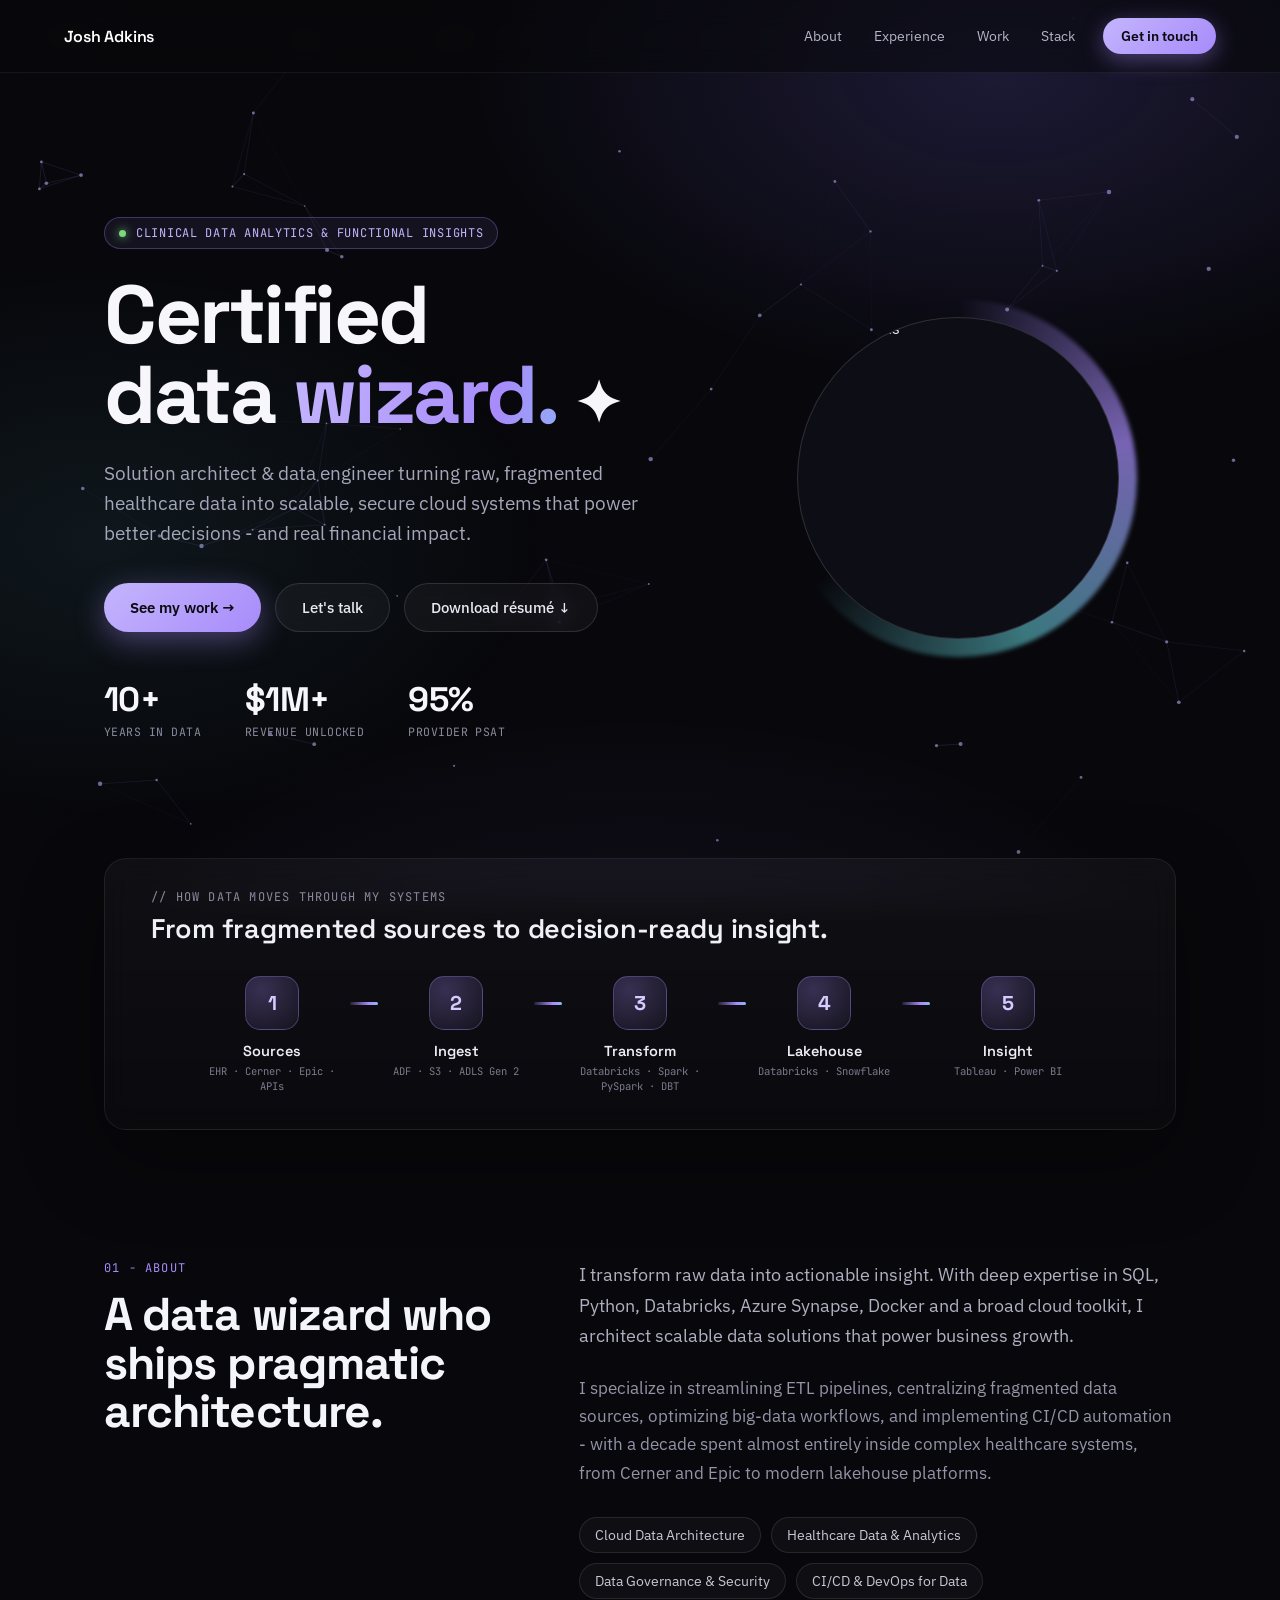
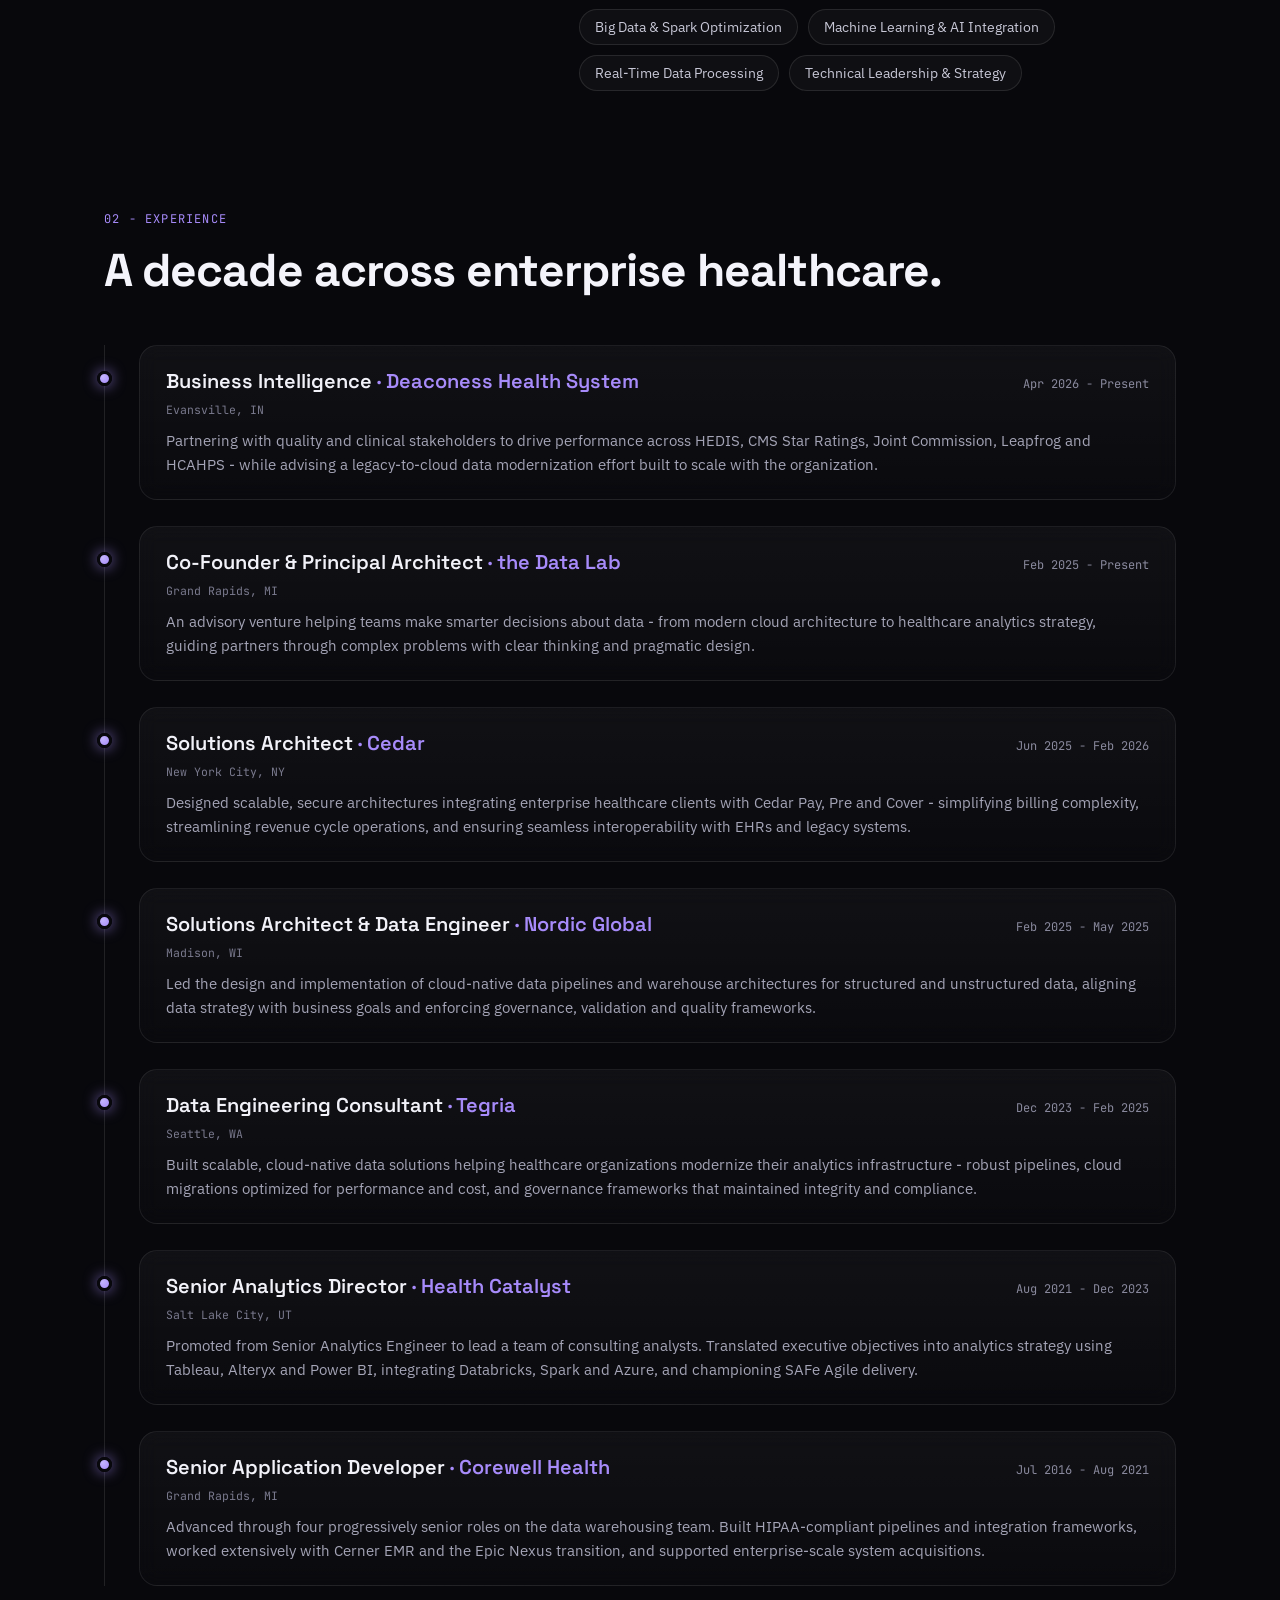
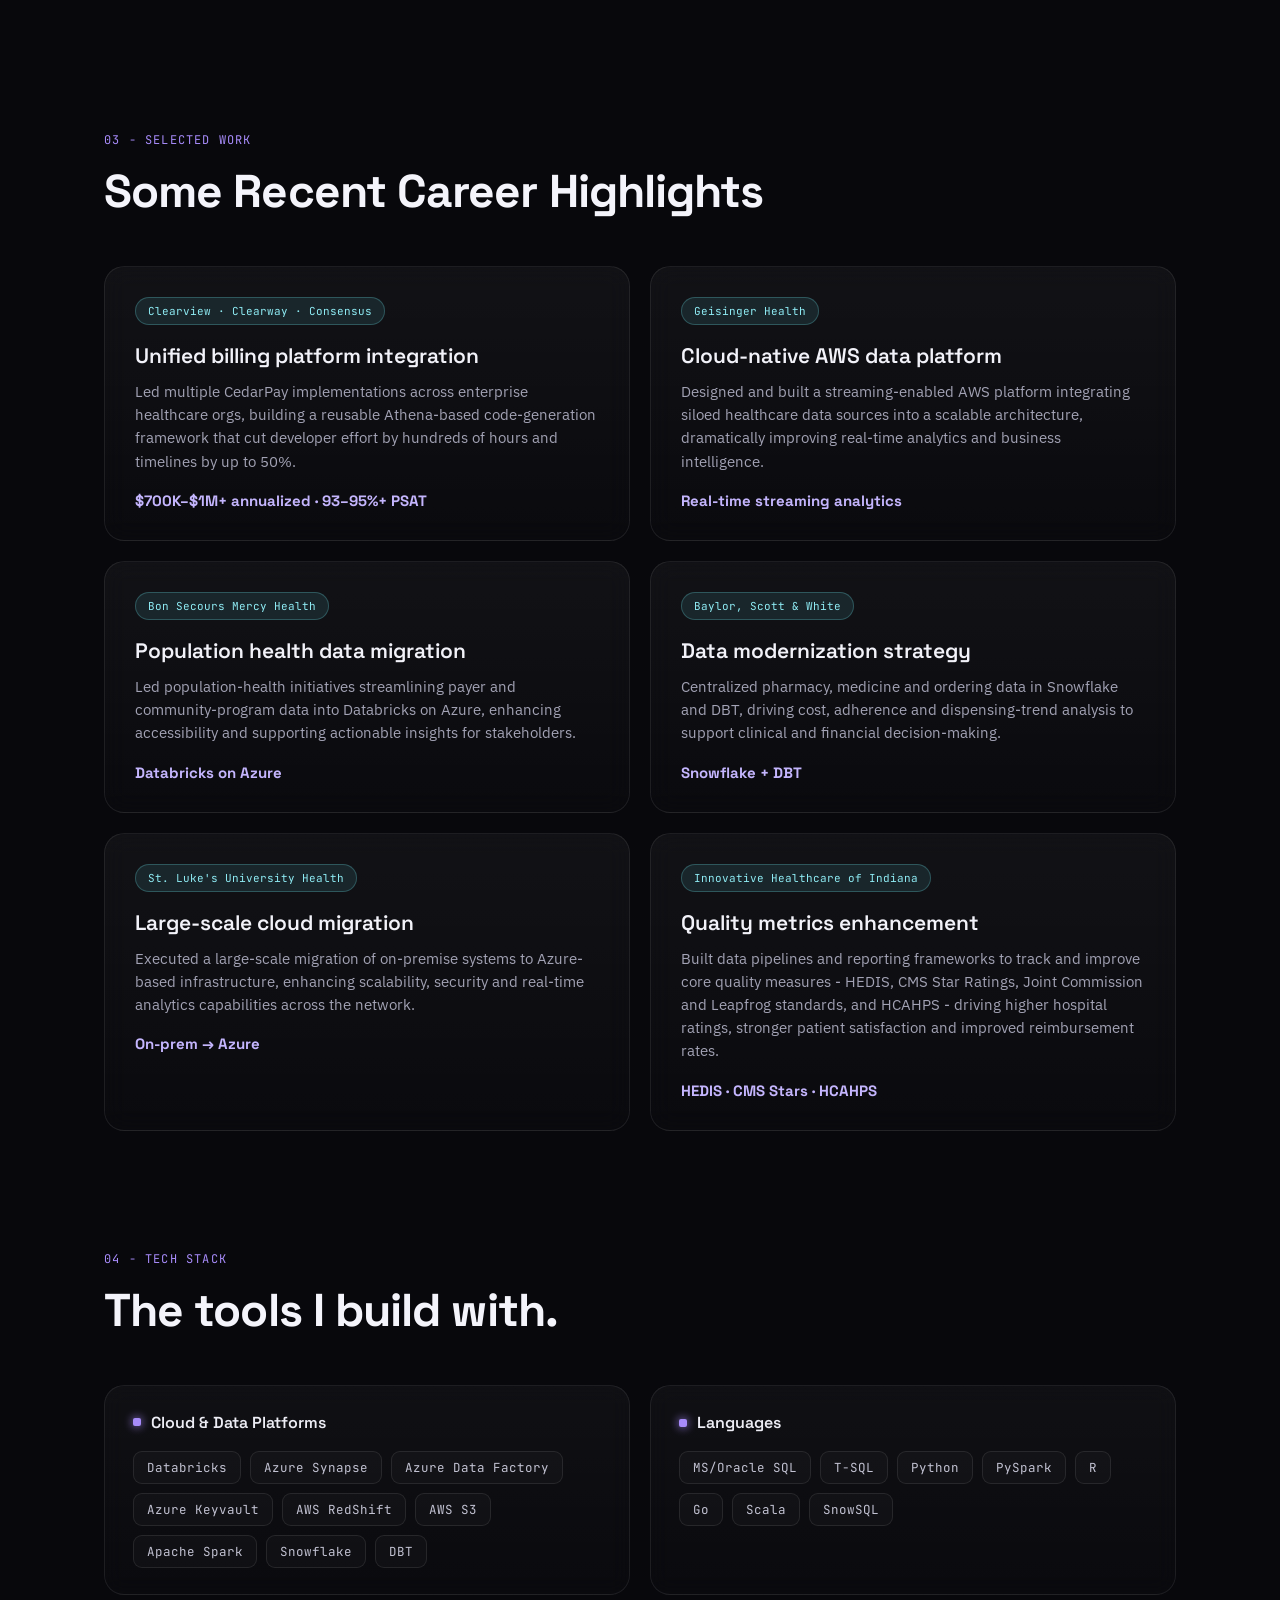
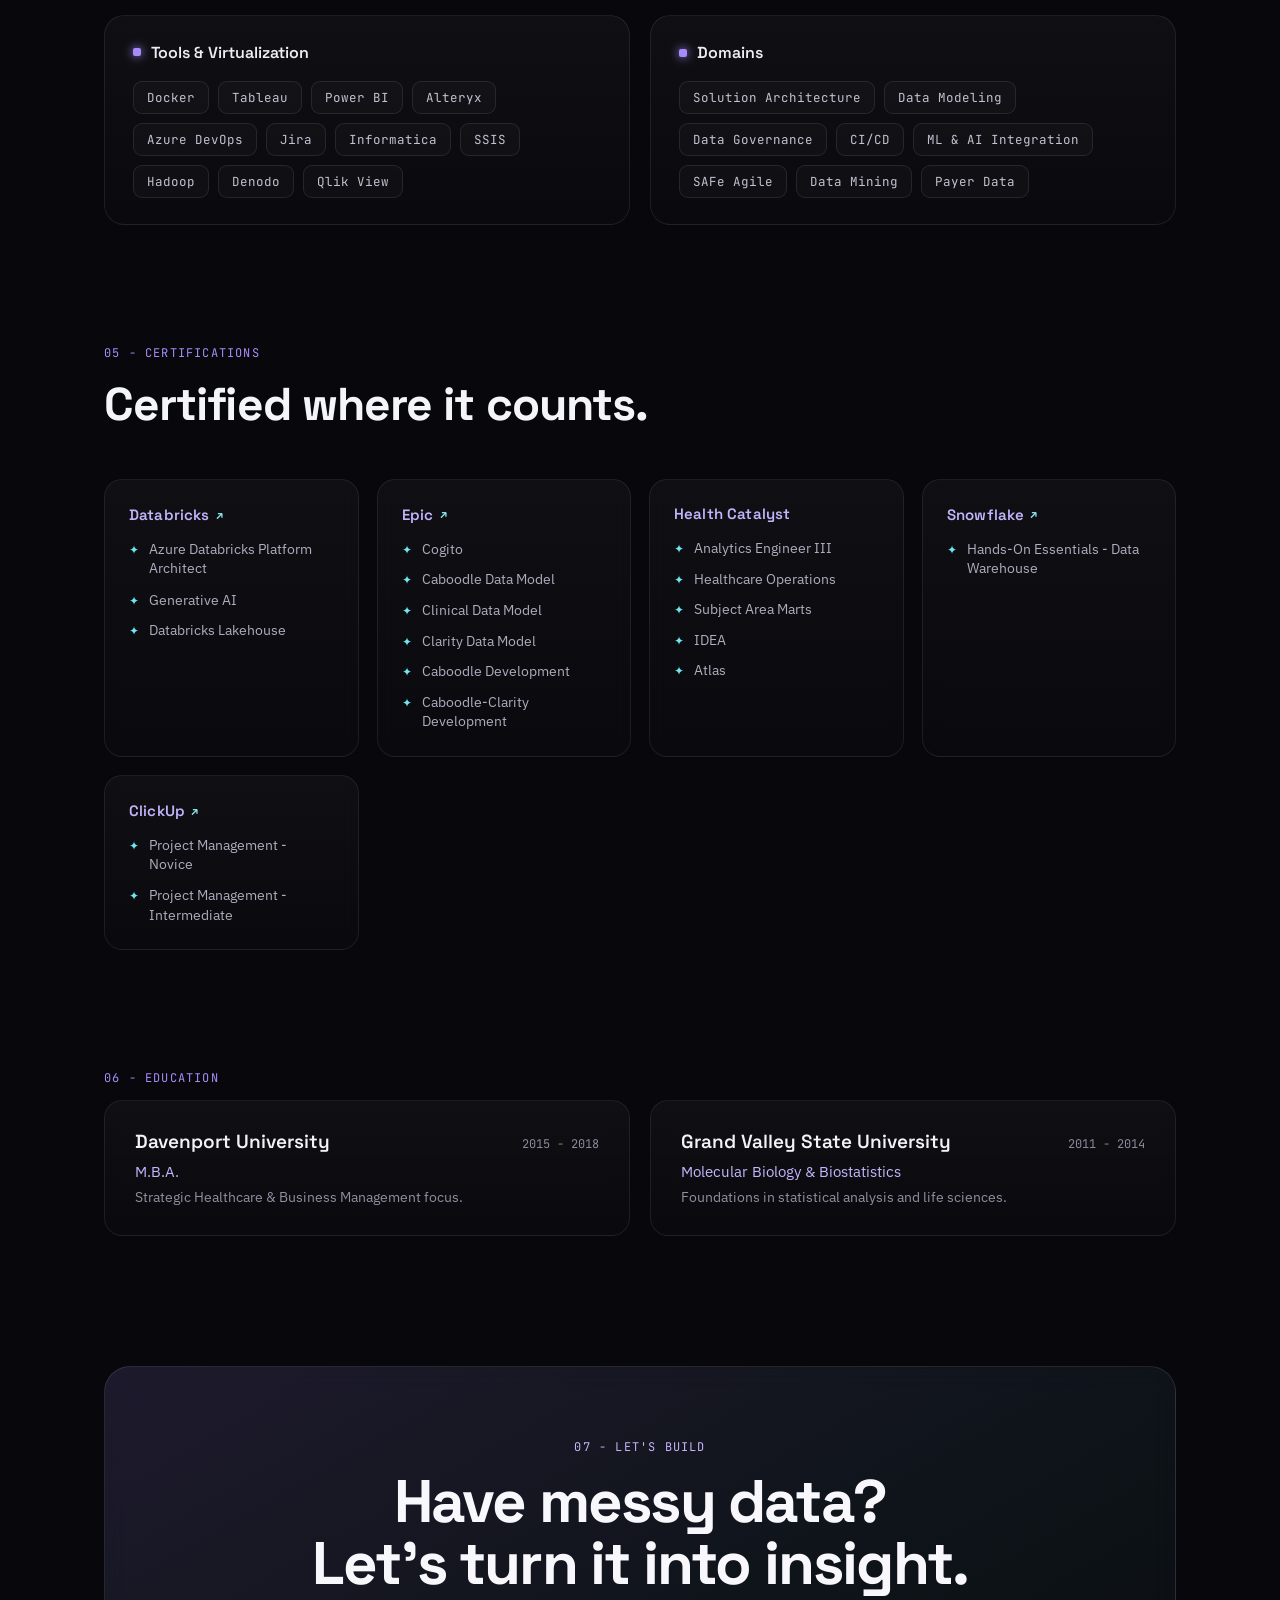
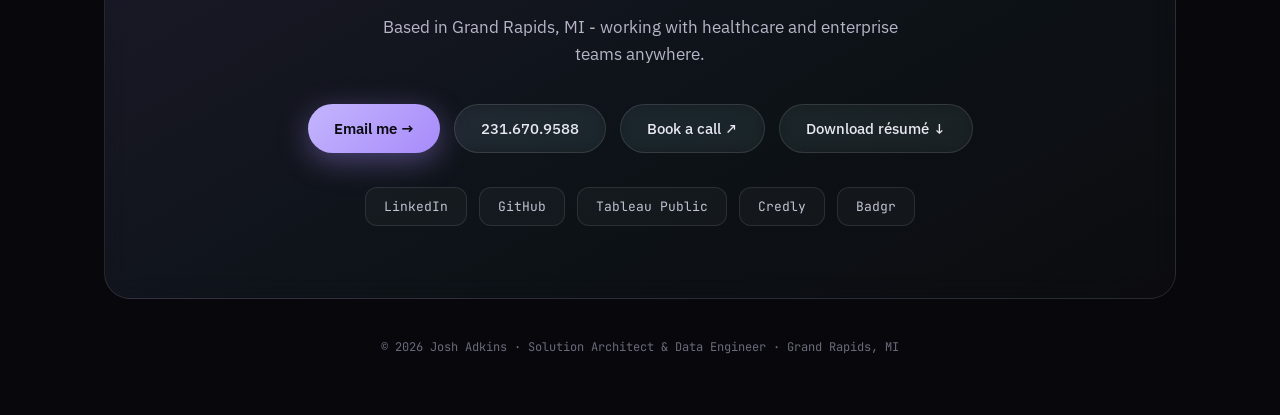
==== commit a108f2ea: "Updates!" ====
--- a/index.html
+++ b/index.html
@@ -207,7 +207,7 @@
         <div style="position: absolute; left: -42px; top: 26px; width: 15px; height: 15px; border-radius: 50%; background: radial-gradient(circle at 30% 30%, #c4b5fd, #a78bfa); border: 3px solid #08080c; box-shadow: 0 0 14px rgba(167,139,250,0.7);"></div>
         <div class="job-card">
           <div style="display: flex; justify-content: space-between; align-items: baseline; flex-wrap: wrap; gap: 8px; margin-bottom: 8px;">
-            <div style="font-family: 'Space Grotesk', sans-serif; font-weight: 600; font-size: 20px; color: #f2f2f9;">Co-Founder & Principal Architect <span style="color: #a78bfa;">· Midwest Dataworks</span></div>
+            <div style="font-family: 'Space Grotesk', sans-serif; font-weight: 600; font-size: 20px; color: #f2f2f9;">Co-Founder & Principal Architect <span style="color: #a78bfa;">· the Data Lab</span></div>
             <div style="font-family: 'JetBrains Mono', monospace; font-size: 12px; color: #8a8a9e; white-space: nowrap;">Feb 2025 - Present</div>
           </div>
           <div style="font-family: 'JetBrains Mono', monospace; font-size: 11.5px; color: #7a7a8e; margin-bottom: 12px;">Grand Rapids, MI</div>
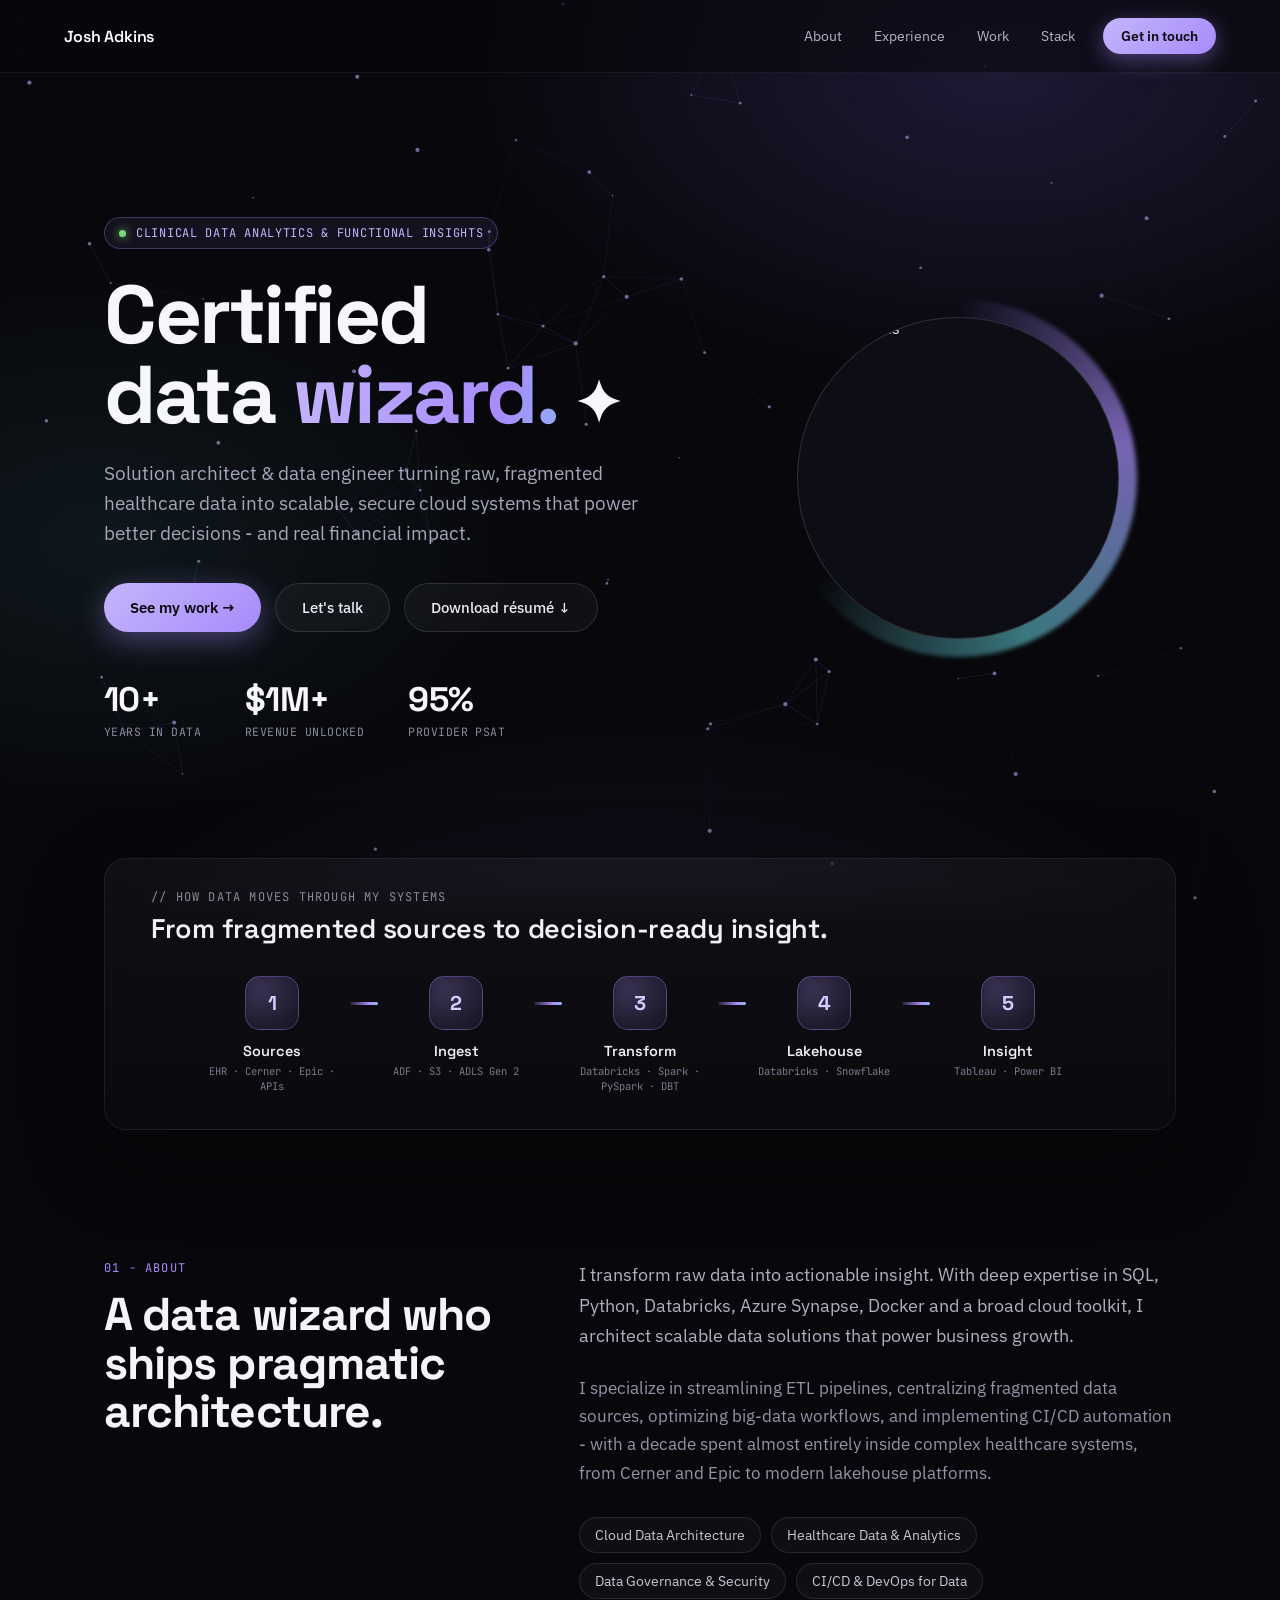
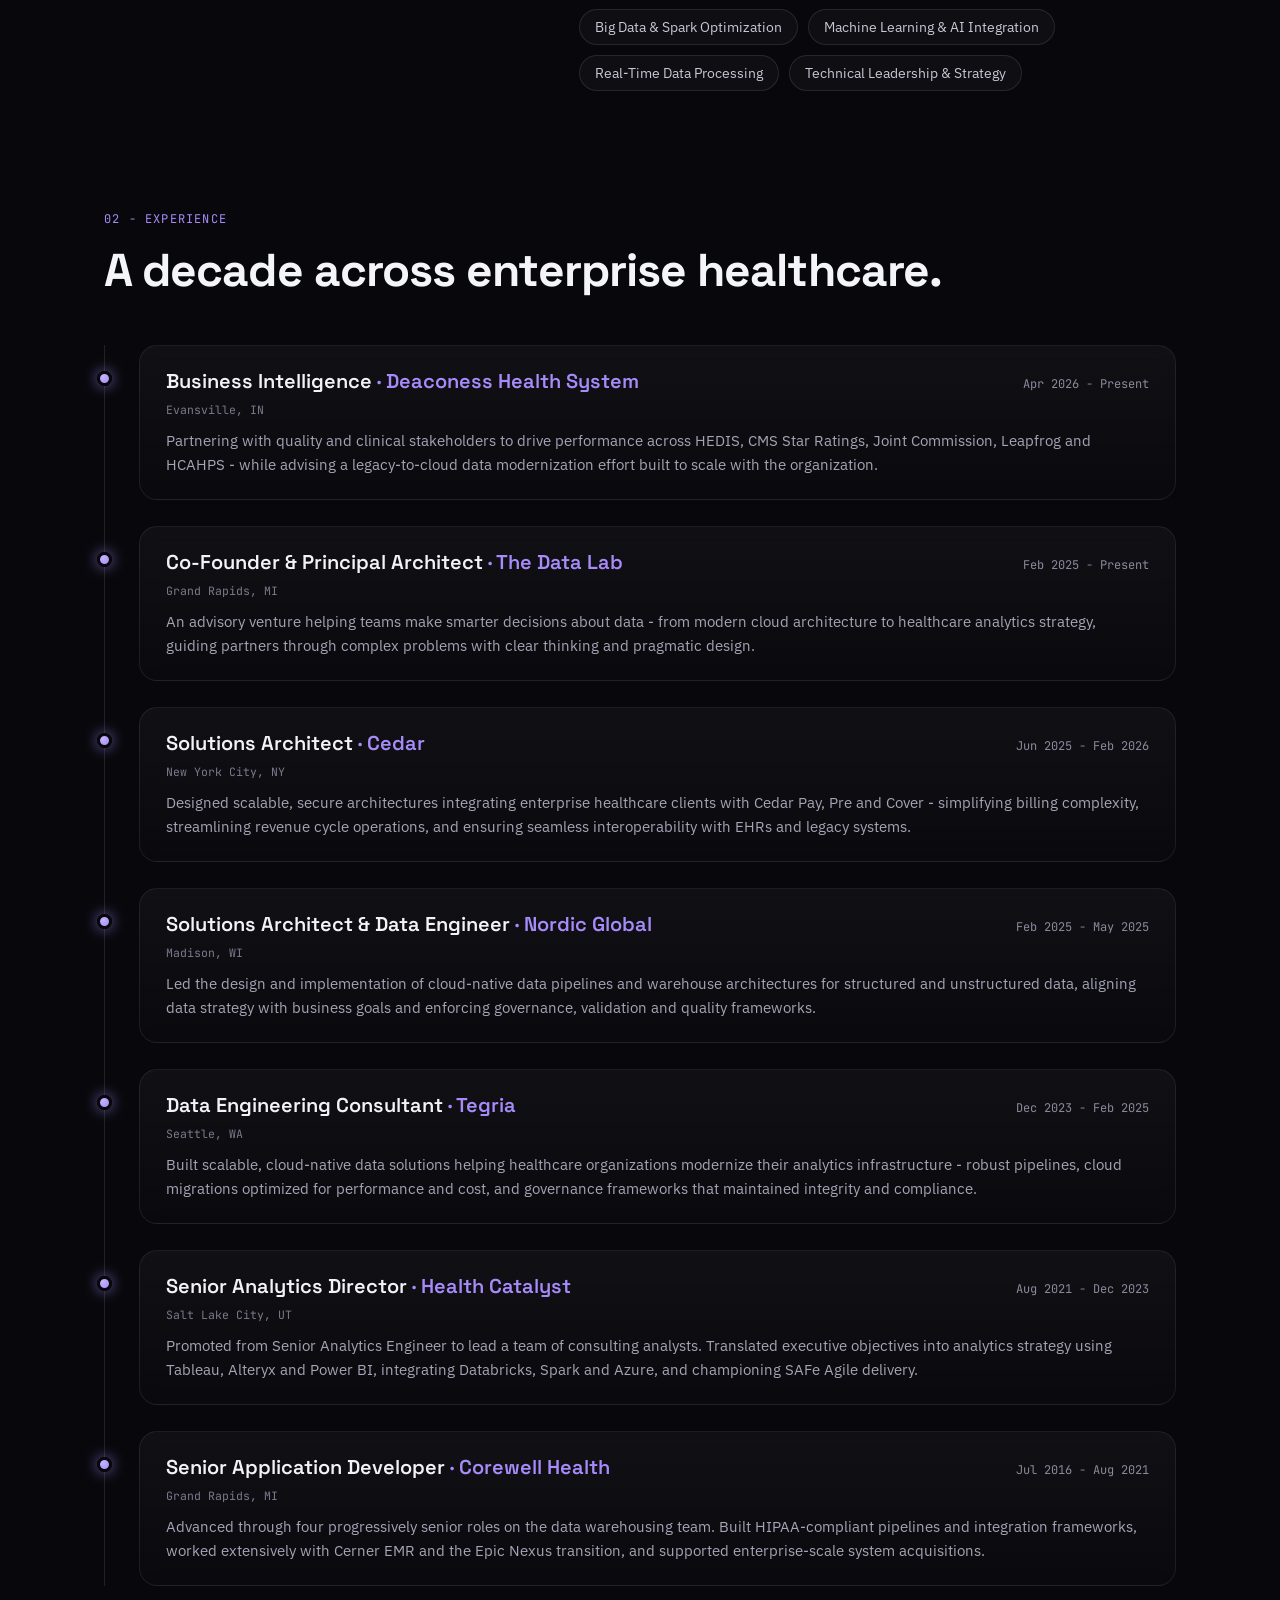
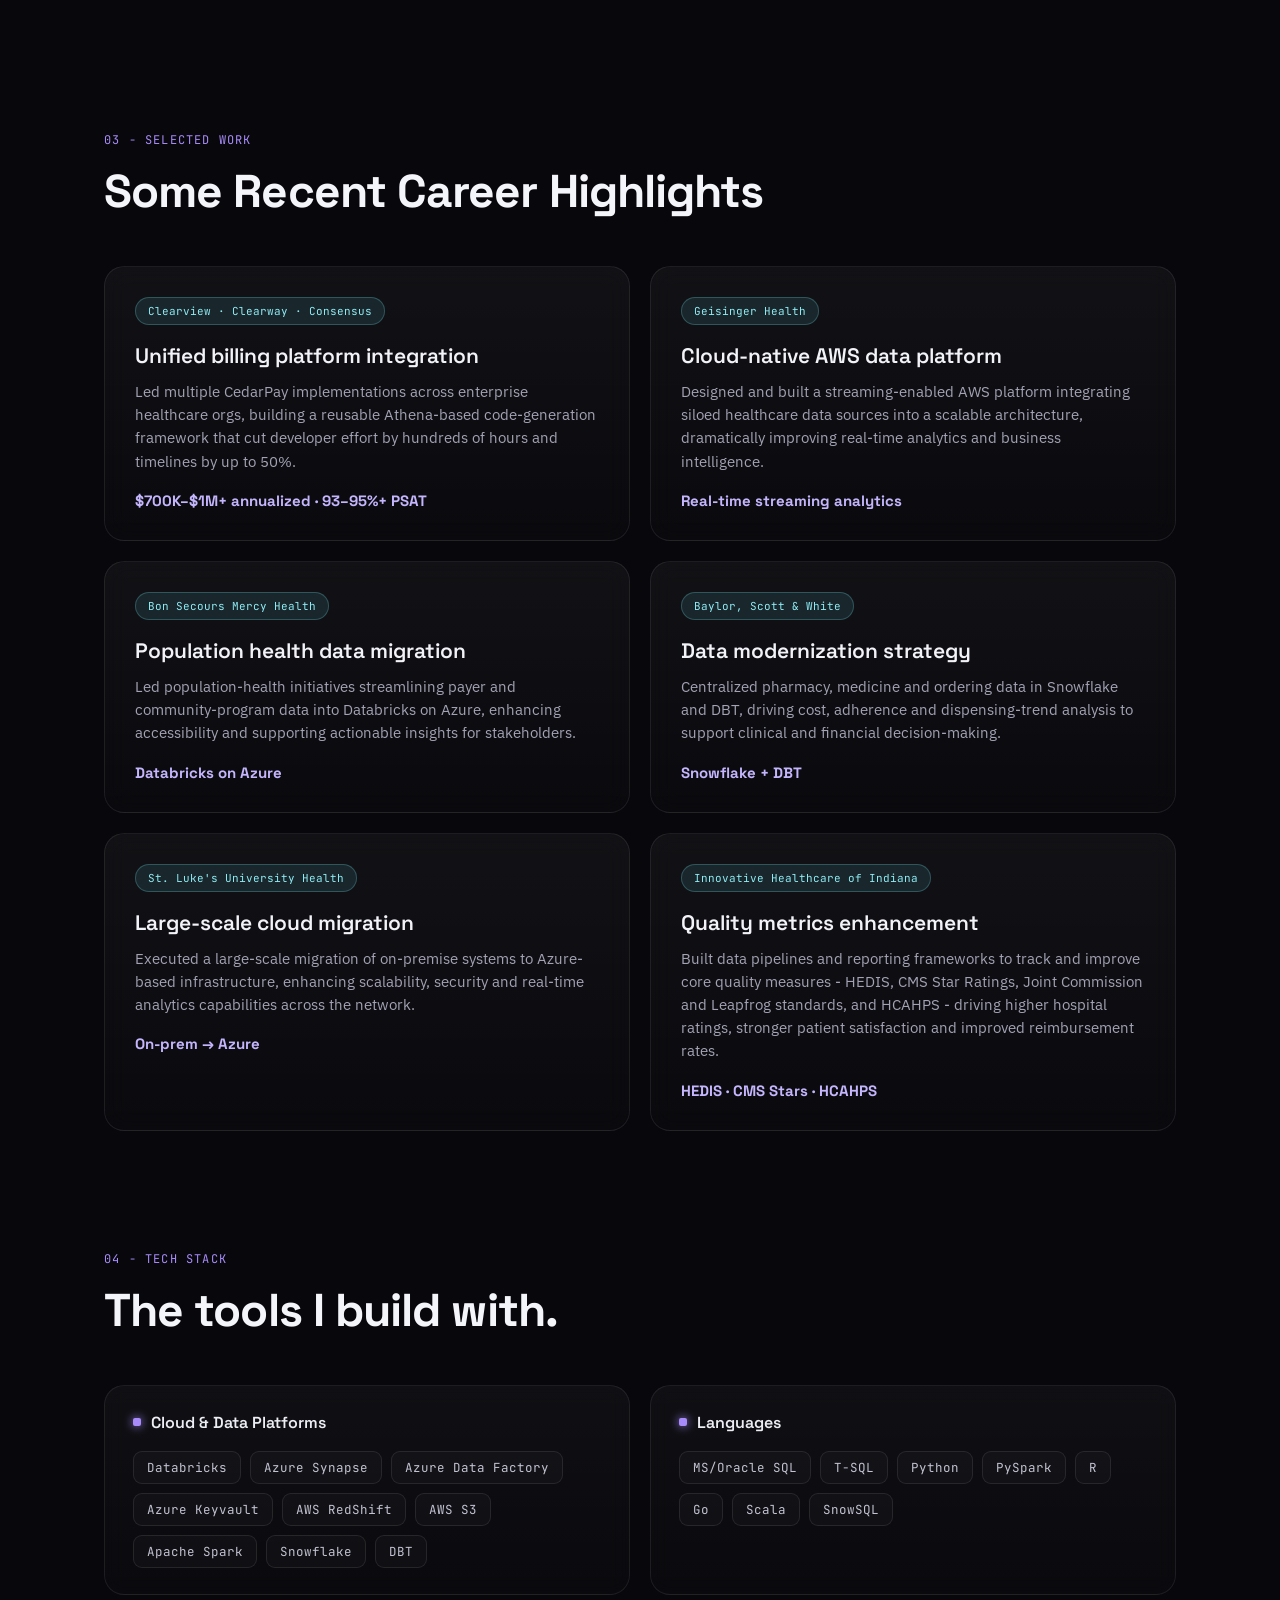
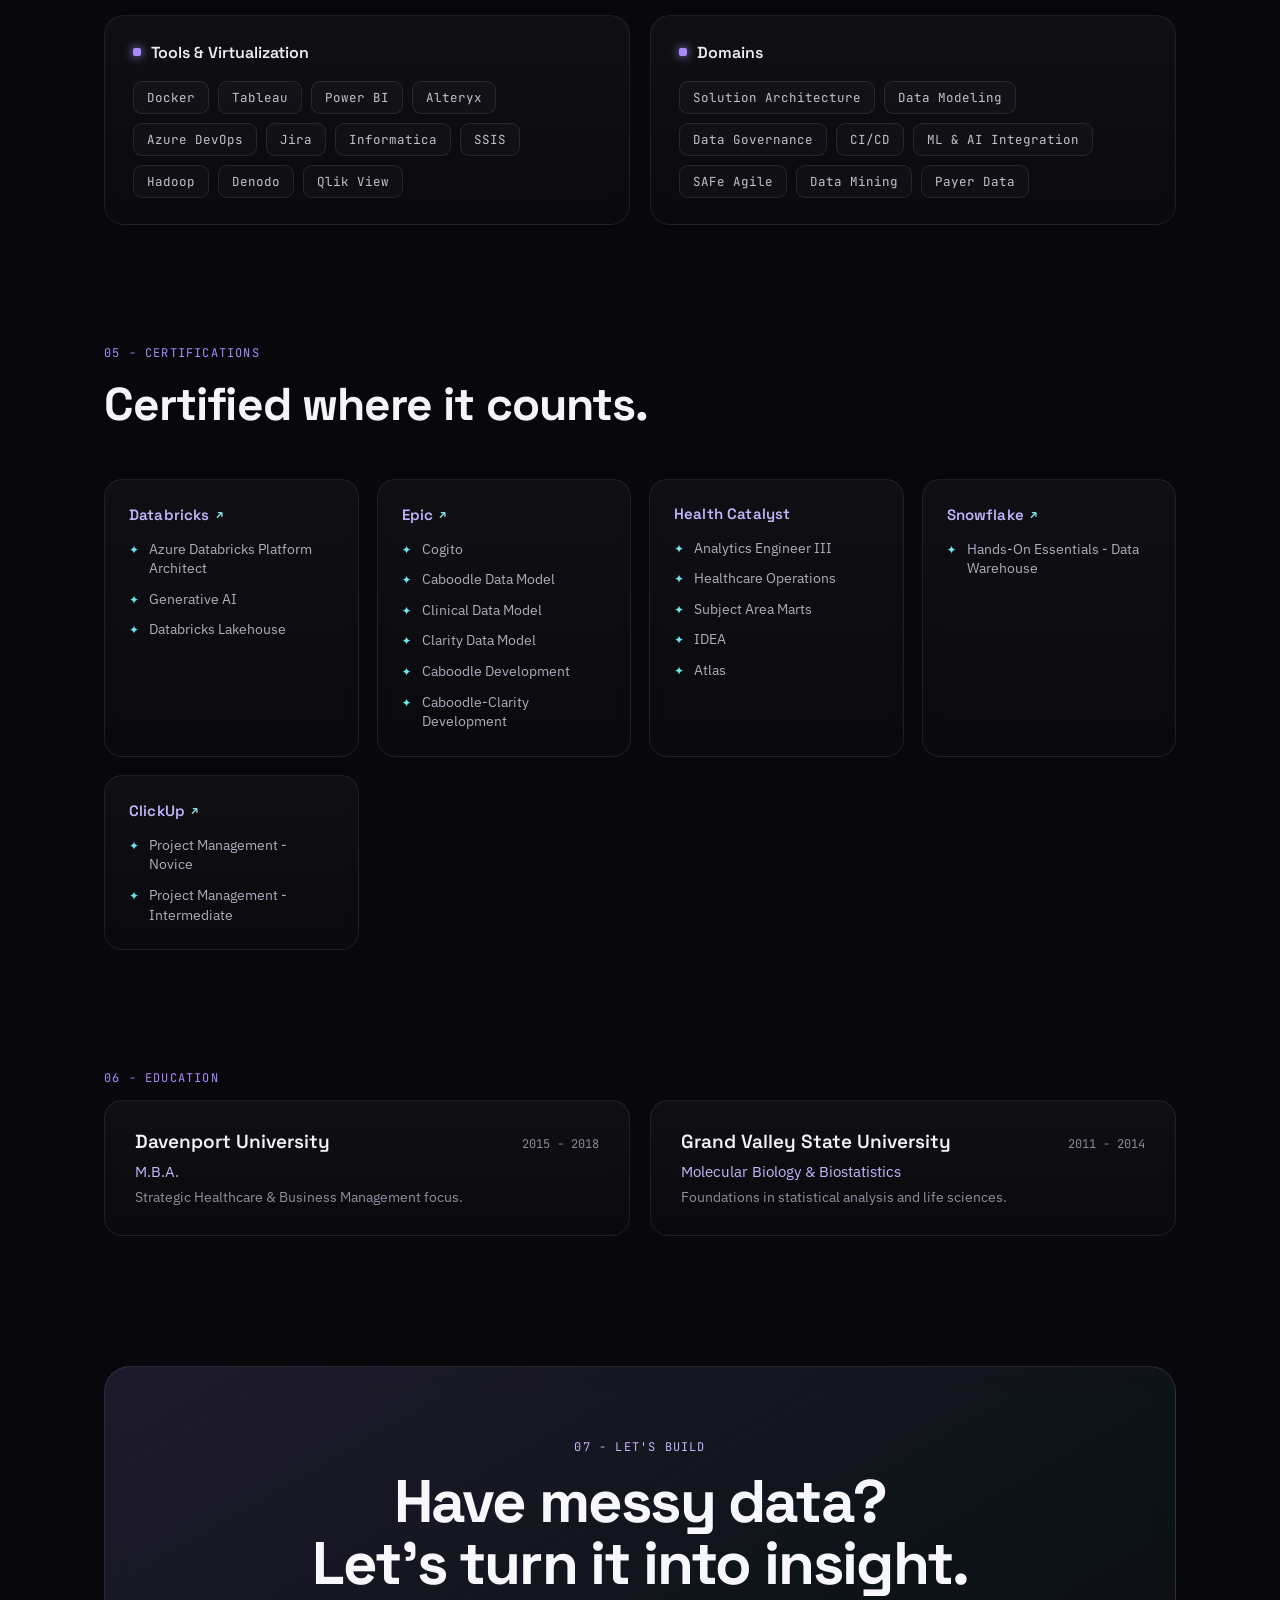
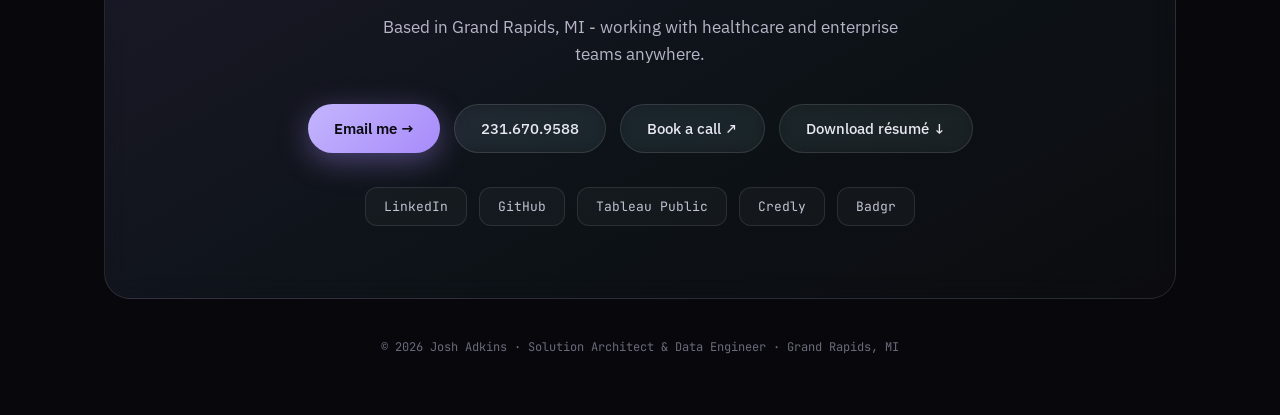
==== commit 5aa63a6f: "Updates" ====
--- a/index.html
+++ b/index.html
@@ -100,7 +100,7 @@
       <div style="display: flex; flex-wrap: wrap; gap: 14px; margin-bottom: 46px;">
         <a href="#work" class="btn-primary">See my work →</a>
         <a href="#contact" class="btn-secondary">Let's talk</a>
-        <a href="https://drive.google.com/uc?export=download&id=16EQrv3rZD9Tq1QzcBNRFb8NZ57hvBXbp" target="_blank" rel="noopener" class="btn-secondary">Download résumé ↓</a>
+        <a href="https://drive.google.com/uc?export=download&id=1J3tDztySq00b_xaomn4RdI4RWZ5zkvM0" target="_blank" rel="noopener" class="btn-secondary">Download résumé ↓</a>
       </div>
       <div style="display: flex; gap: clamp(20px, 4vw, 44px); flex-wrap: wrap;">
         <div><div style="font-family: 'Space Grotesk', sans-serif; font-weight: 700; font-size: clamp(24px, 3vw, 34px); color: #f6f6fb; letter-spacing: -0.02em;">10+</div><div style="font-family: 'JetBrains Mono', monospace; font-size: 11.5px; letter-spacing: 0.04em; color: #8a8a9e; margin-top: 3px;">YEARS IN DATA</div></div>
@@ -207,7 +207,7 @@
         <div style="position: absolute; left: -42px; top: 26px; width: 15px; height: 15px; border-radius: 50%; background: radial-gradient(circle at 30% 30%, #c4b5fd, #a78bfa); border: 3px solid #08080c; box-shadow: 0 0 14px rgba(167,139,250,0.7);"></div>
         <div class="job-card">
           <div style="display: flex; justify-content: space-between; align-items: baseline; flex-wrap: wrap; gap: 8px; margin-bottom: 8px;">
-            <div style="font-family: 'Space Grotesk', sans-serif; font-weight: 600; font-size: 20px; color: #f2f2f9;">Co-Founder & Principal Architect <span style="color: #a78bfa;">· the Data Lab</span></div>
+            <div style="font-family: 'Space Grotesk', sans-serif; font-weight: 600; font-size: 20px; color: #f2f2f9;">Co-Founder & Principal Architect <span style="color: #a78bfa;">· The Data Lab</span></div>
             <div style="font-family: 'JetBrains Mono', monospace; font-size: 12px; color: #8a8a9e; white-space: nowrap;">Feb 2025 - Present</div>
           </div>
           <div style="font-family: 'JetBrains Mono', monospace; font-size: 11.5px; color: #7a7a8e; margin-bottom: 12px;">Grand Rapids, MI</div>
@@ -427,7 +427,7 @@
         <a href="mailto:business.joshadkins@gmail.com" class="btn-primary">Email me →</a>
         <a href="tel:+12316709588" class="btn-secondary">231.670.9588</a>
         <a href="https://cal.com/josh-adkins/30min?overlayCalendar=true" target="_blank" rel="noopener" class="btn-secondary">Book a call ↗</a>
-        <a href="https://drive.google.com/uc?export=download&id=16EQrv3rZD9Tq1QzcBNRFb8NZ57hvBXbp" target="_blank" rel="noopener" class="btn-secondary">Download résumé ↓</a>
+        <a href="https://drive.google.com/uc?export=download&id=1J3tDztySq00b_xaomn4RdI4RWZ5zkvM0" target="_blank" rel="noopener" class="btn-secondary">Download résumé ↓</a>
       </div>
       <div style="display: flex; flex-wrap: wrap; justify-content: center; gap: 12px;">
         <a href="https://www.linkedin.com/in/joshua-t-adkins/" target="_blank" rel="noopener" class="contact-chip">LinkedIn</a>
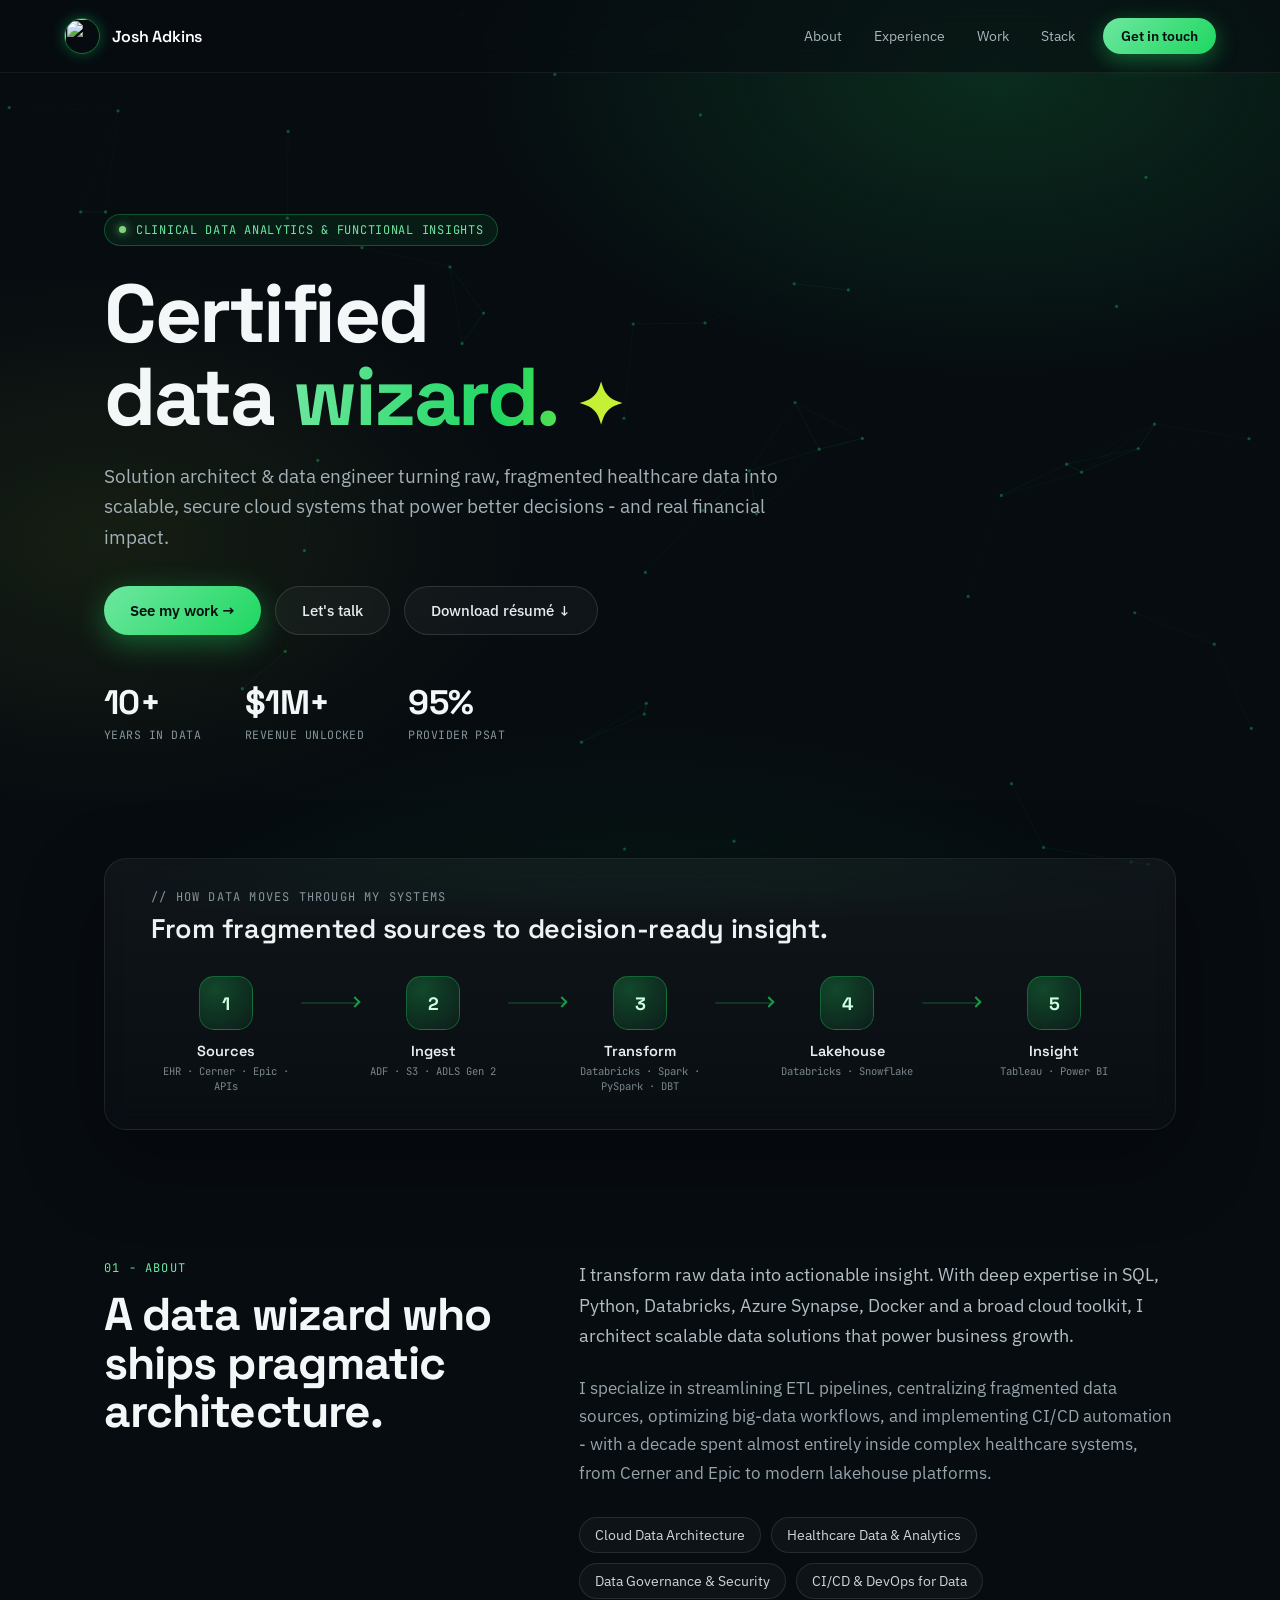
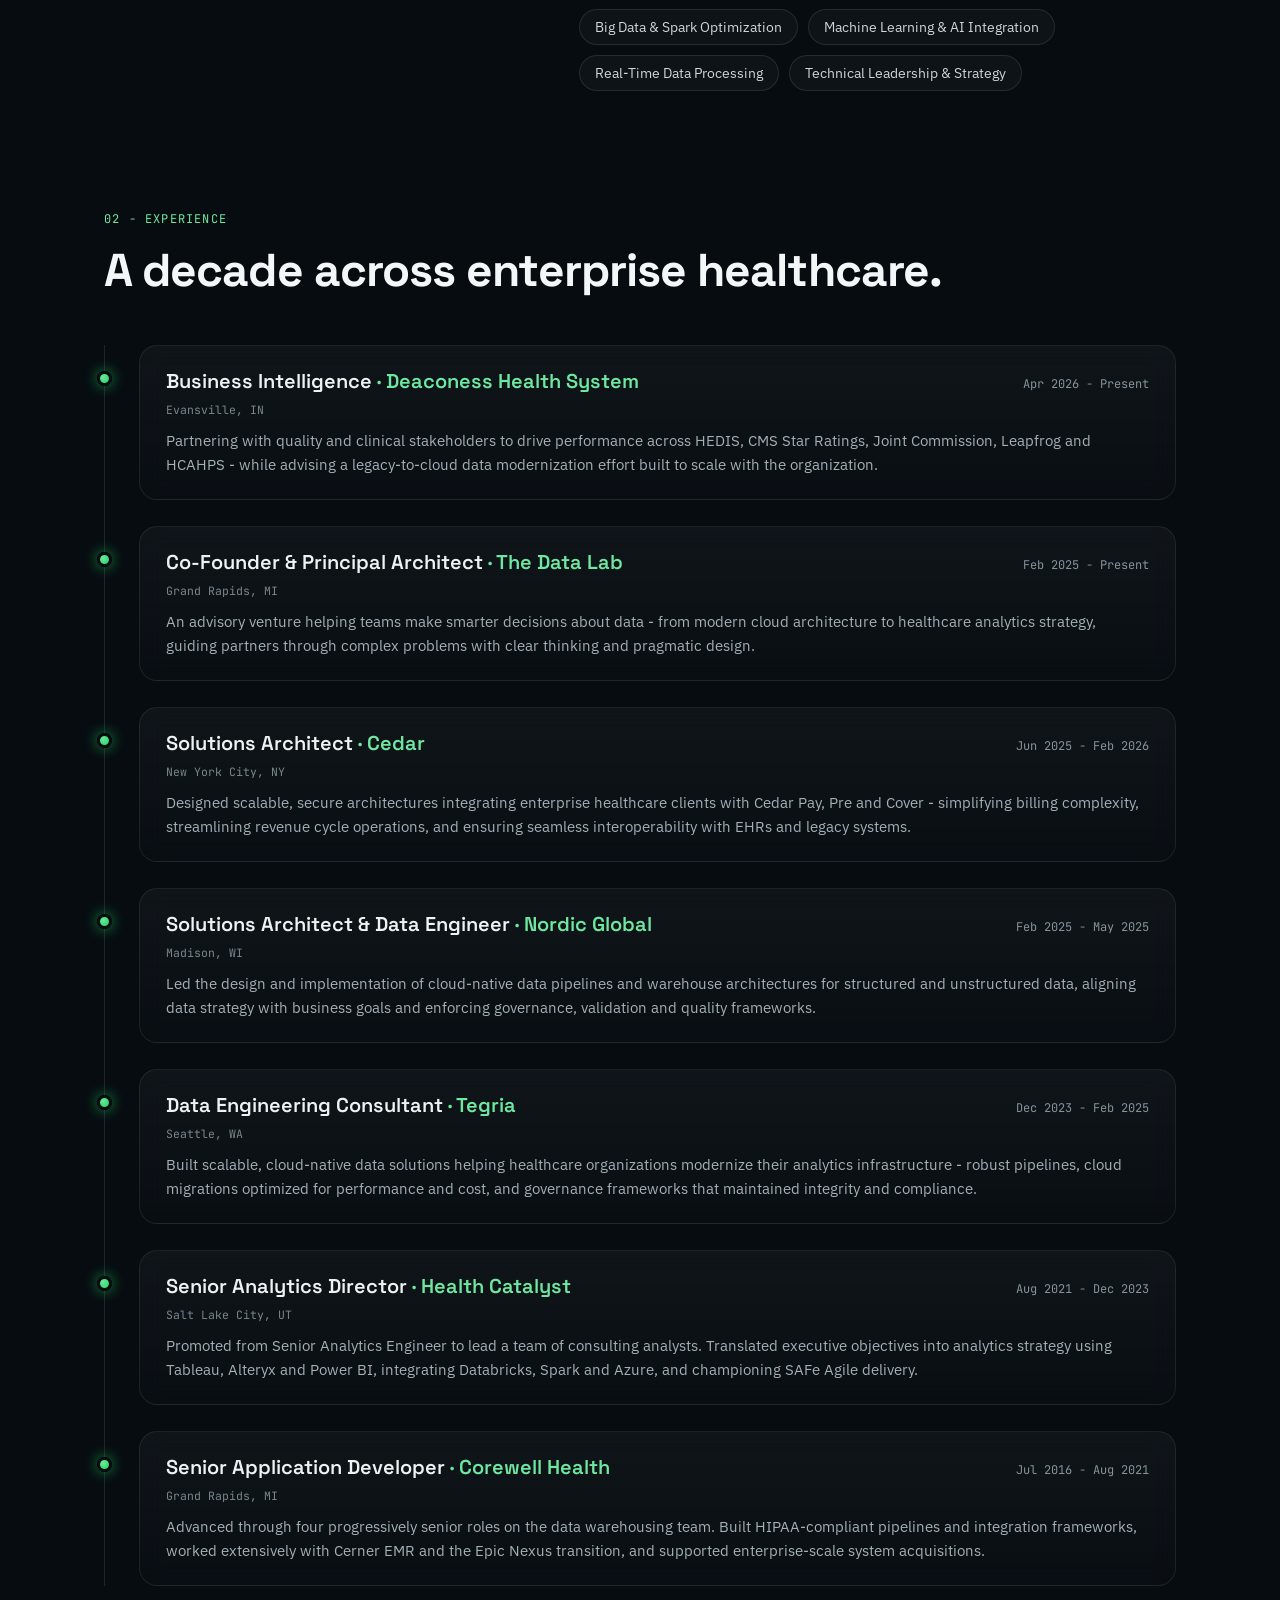
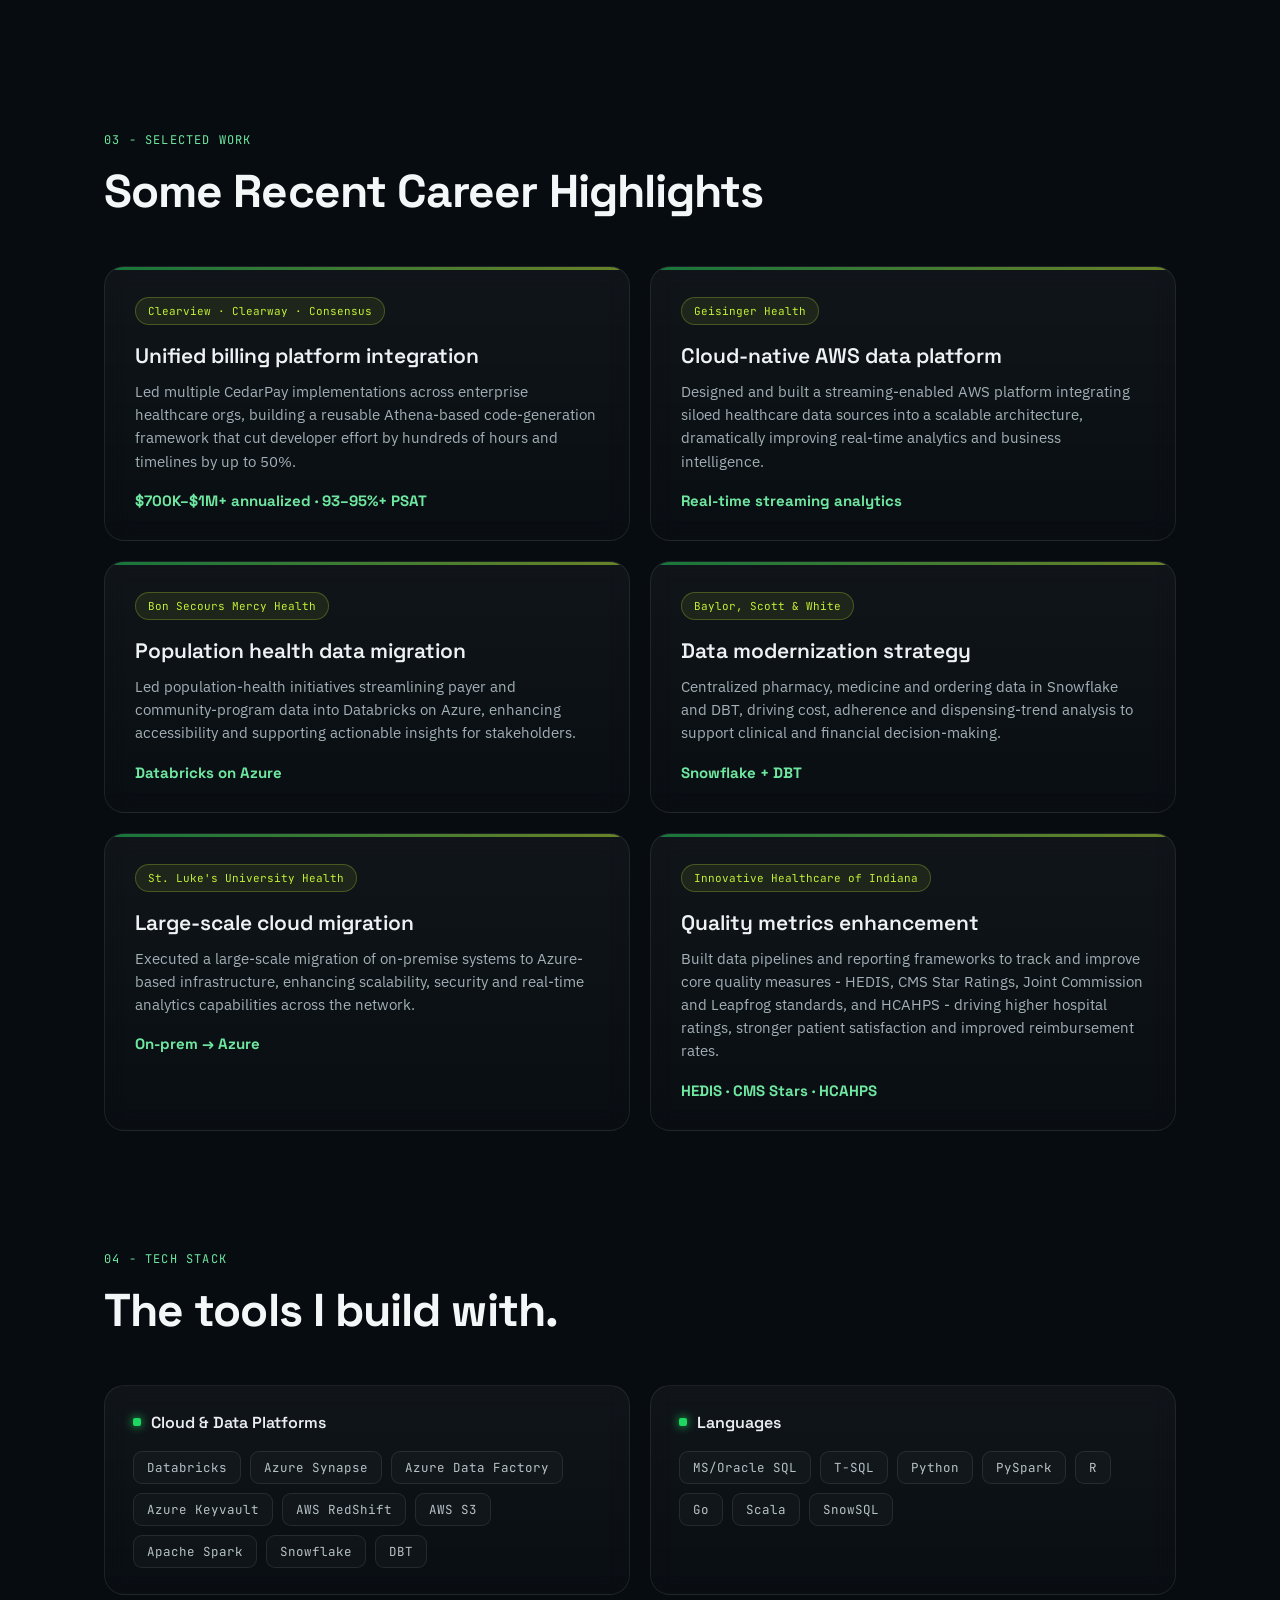
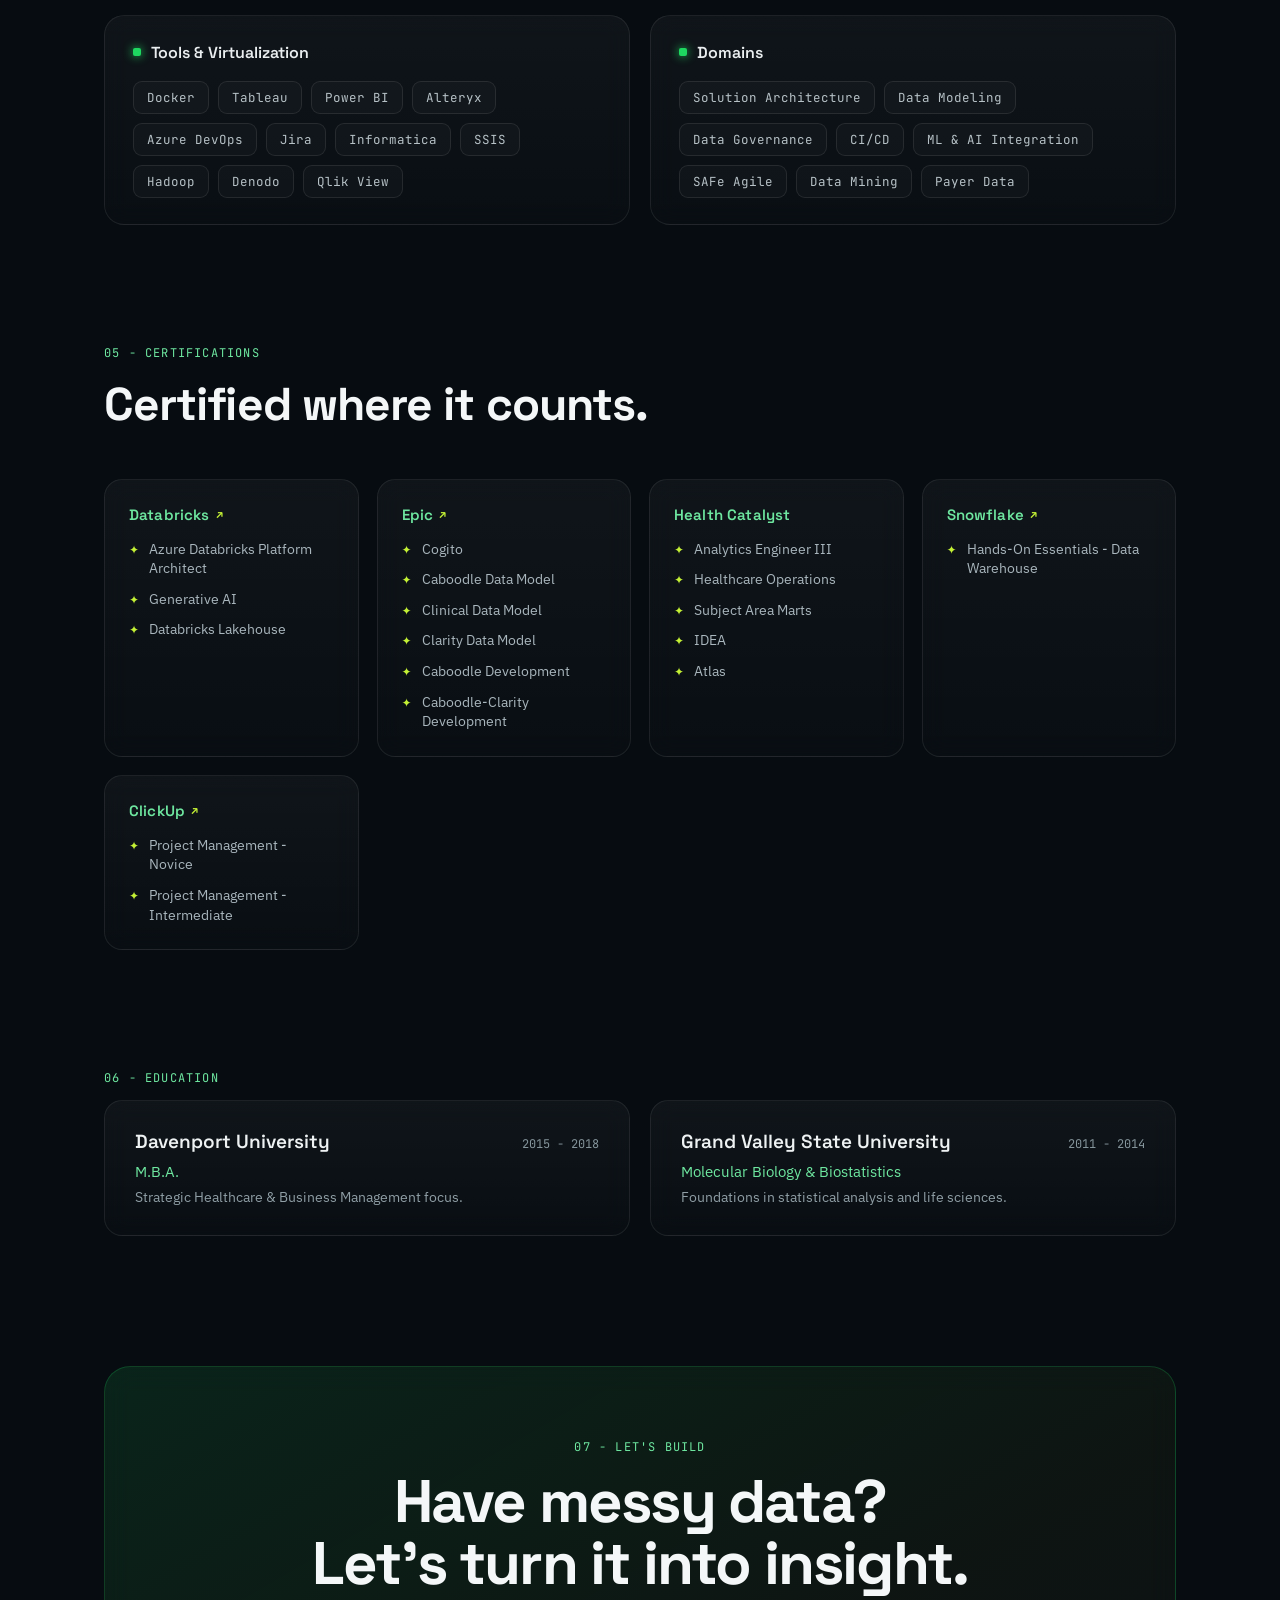
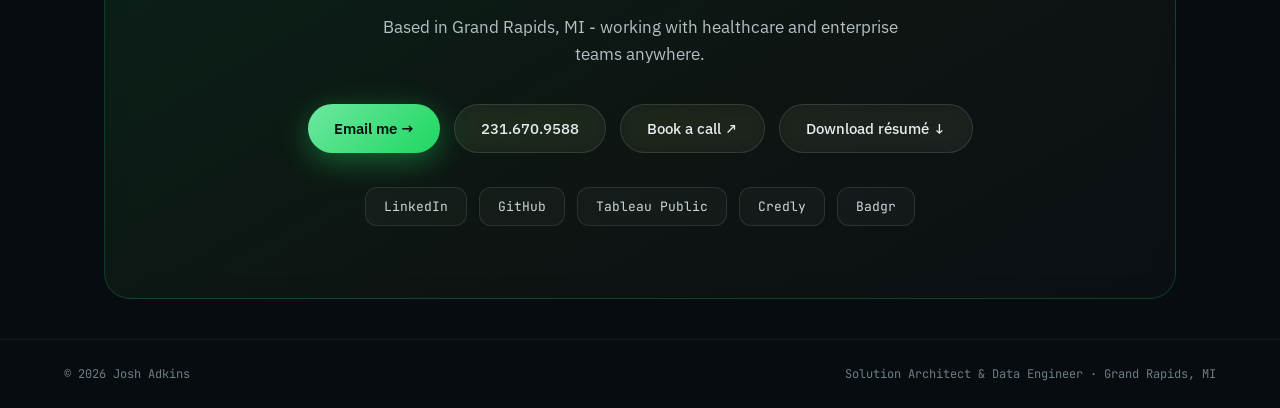
==== commit 910f4946: "Updates!" ====
--- a/index.html
+++ b/index.html
@@ -6,7 +6,7 @@
 <title>Josh Adkins - Solution Architect &amp; Data Engineer</title>
 <meta name="description" content="Josh Adkins - Solution Architect &amp; Data Engineer specializing in healthcare data.">
 
-<link rel="icon" type="image/svg+xml" href="data:image/svg+xml,%3Csvg xmlns='http://www.w3.org/2000/svg' viewBox='0 0 100 100'%3E%3Crect width='100' height='100' rx='24' fill='%2308080c'/%3E%3Ctext x='50' y='70' font-size='62' text-anchor='middle' fill='%23a78bfa'%3E%E2%9C%A6%3C/text%3E%3C/svg%3E">
+<link rel="icon" type="image/svg+xml" href="data:image/svg+xml,%3Csvg xmlns='http://www.w3.org/2000/svg' viewBox='0 0 100 100'%3E%3Crect width='100' height='100' rx='24' fill='%23070c11'/%3E%3Ctext x='50' y='70' font-size='62' text-anchor='middle' fill='%231ed760'%3E%E2%9C%A6%3C/text%3E%3C/svg%3E">
 
 <meta property="og:type" content="website">
 <meta property="og:url" content="https://jadkinsgr.github.io/ProjectPortfolio/">
@@ -22,61 +22,169 @@
 <link rel="preconnect" href="https://fonts.googleapis.com">
 <link rel="preconnect" href="https://fonts.gstatic.com" crossorigin>
 <link href="https://fonts.googleapis.com/css2?family=Space+Grotesk:wght@400;500;600;700&family=IBM+Plex+Sans:wght@300;400;500;600&family=JetBrains+Mono:wght@400;500&display=swap" rel="stylesheet">
+<script src="https://cdnjs.cloudflare.com/ajax/libs/gsap/3.15.0/gsap.min.js"></script>
+<script src="https://cdnjs.cloudflare.com/ajax/libs/gsap/3.15.0/ScrollTrigger.min.js"></script>
+<script src="https://cdn.jsdelivr.net/npm/lenis@1.3.26/dist/lenis.min.js"></script>
+<noscript><style>[data-reveal],[data-reveal-item]{opacity:1!important;transform:none!important;}</style></noscript>
 <style>
+  :root {
+    --bg: #070c11;
+    --fg: #e7ecef;
+    --primary: #1ed760;
+    --primary-rgb: 30,215,96;
+    --primary-light: #6EE7A0;
+    --primary-pale: #CFFFE0;
+    --lime: #C4F135;
+    --lime-rgb: 196,241,53;
+    --on-primary: #06110f;
+  }
+  @media (prefers-reduced-motion: reduce) {
+    html { scroll-behavior: auto; }
+    *, *::before, *::after { animation-duration: 0.001ms !important; animation-iteration-count: 1 !important; transition-duration: 0.001ms !important; }
+    [data-reveal] { opacity: 1 !important; transform: none !important; }
+  }
   html { scroll-behavior: smooth; }
-  body { margin: 0; background: #08080c; color: #e9e9f2; font-family: 'IBM Plex Sans', system-ui, sans-serif; -webkit-font-smoothing: antialiased; overflow-x: hidden; }
-  ::selection { background: rgba(167,139,250,0.35); color: #fff; }
+  body { margin: 0; background: var(--bg); color: var(--fg); font-family: 'IBM Plex Sans', system-ui, sans-serif; -webkit-font-smoothing: antialiased; overflow-x: hidden; }
+  ::selection { background: rgba(var(--primary-rgb),0.35); color: #fff; }
   *, *::before, *::after { box-sizing: border-box; }
   ::-webkit-scrollbar { width: 10px; }
-  ::-webkit-scrollbar-track { background: #08080c; }
-  ::-webkit-scrollbar-thumb { background: #26263a; border-radius: 8px; }
-  ::-webkit-scrollbar-thumb:hover { background: #a78bfa; }
+  ::-webkit-scrollbar-track { background: #070c11; }
+  ::-webkit-scrollbar-thumb { background: #1c2b33; border-radius: 8px; }
+  ::-webkit-scrollbar-thumb:hover { background: var(--primary); }
+
   @keyframes floaty { 0%,100%{ transform: translateY(0); } 50%{ transform: translateY(-14px); } }
-  @keyframes pulseRing { 0%{ box-shadow: 0 0 0 0 rgba(167,139,250,0.45); } 70%{ box-shadow: 0 0 0 26px rgba(167,139,250,0); } 100%{ box-shadow: 0 0 0 0 rgba(167,139,250,0); } }
+  @keyframes pulseRing { 0%{ box-shadow: 0 0 0 0 rgba(var(--primary-rgb),0.45); } 70%{ box-shadow: 0 0 0 26px rgba(var(--primary-rgb),0); } 100%{ box-shadow: 0 0 0 0 rgba(var(--primary-rgb),0); } }
   @keyframes spinRing { to { transform: rotate(360deg); } }
-  @keyframes flow { 0%{ background-position: 0% 0; } 100%{ background-position: -200% 0; } }
-  @keyframes nodeGlow { 0%,100%{ transform: scale(1); box-shadow: 0 0 16px 2px rgba(167,139,250,0.35); } 50%{ transform: scale(1.12); box-shadow: 0 0 28px 6px rgba(167,139,250,0.6); } }
   @keyframes shimmer { to { background-position: 200% center; } }
-
-  a.nav-link { color: #b5b5c8; text-decoration: none; font-size: 14px; padding: 8px 14px; border-radius: 8px; transition: color .2s, background .2s; }
+  @keyframes nodeWave { 0%,22%,100%{ transform: scale(1); box-shadow: 0 0 12px 1px rgba(var(--primary-rgb),0.25); } 5%{ transform: scale(1.12); box-shadow: 0 0 28px 6px rgba(var(--primary-rgb),0.65); } }
+  @keyframes packet { 0%{ left: 0; opacity: 0; } 3%{ opacity: 1; } 14%{ left: calc(100% - 8px); opacity: 1; } 18%,100%{ left: calc(100% - 8px); opacity: 0; } }
+
+  /* Pipeline */
+  .pipe-row { display: flex; align-items: flex-start; justify-content: center; gap: 0; flex-wrap: nowrap; }
+  .pipe-step { flex: 0 1 150px; min-width: 0; display: flex; flex-direction: column; align-items: center; text-align: center; gap: 12px; }
+  .pipe-node { width: 54px; height: 54px; border-radius: 15px; display: grid; place-items: center; font-family: 'Space Grotesk', sans-serif; font-weight: 700; font-size: 18px; color: var(--primary-pale); background: radial-gradient(circle at 30% 25%, rgba(var(--primary-rgb),0.28), rgba(var(--primary-rgb),0.06)); border: 1px solid rgba(var(--primary-rgb),0.35); animation: nodeWave 4s ease-in-out infinite; flex: none; }
+  .pipe-title { font-family: 'Space Grotesk', sans-serif; font-weight: 600; font-size: 14.5px; color: #eaeef0; }
+  .pipe-desc { font-family: 'JetBrains Mono', monospace; font-size: 10.5px; color: #79878d; margin-top: 4px; line-height: 1.4; }
+  .pipe-link { flex: 1 1 24px; min-width: 14px; max-width: 70px; height: 2px; margin-top: 26px; position: relative; background: rgba(var(--primary-rgb),0.18); border-radius: 2px; }
+  .pipe-packet { position: absolute; top: -3px; left: 0; width: 8px; height: 8px; border-radius: 50%; background: var(--lime); box-shadow: 0 0 10px 3px rgba(var(--primary-rgb),0.7), -14px 0 12px -2px rgba(var(--primary-rgb),0.5); opacity: 0; animation: packet 4s ease-in-out infinite; }
+  .pipe-arrow { position: absolute; right: -1px; top: -4px; width: 8px; height: 8px; border-top: 2px solid rgba(var(--primary-rgb),0.7); border-right: 2px solid rgba(var(--primary-rgb),0.7); transform: rotate(45deg); }
+  @media (max-width: 560px) {
+    .pipe-step { flex: 0 0 auto; width: 44px; gap: 8px; overflow: visible; }
+    .pipe-node { width: 40px; height: 40px; border-radius: 12px; font-size: 15px; }
+    .pipe-title { font-size: 11.5px; }
+    .pipe-desc { display: none; }
+    .pipe-link { margin-top: 19px; min-width: 8px; }
+    .pipe-packet { width: 6px; height: 6px; top: -2px; }
+    .pipe-arrow { width: 6px; height: 6px; top: -3px; }
+  }
+
+  /* Nav + buttons */
+  a.nav-link { color: #a9b6bd; text-decoration: none; font-size: 14px; padding: 8px 14px; border-radius: 8px; transition: color .2s, background .2s; }
   a.nav-link:hover { color: #fff; background: rgba(255,255,255,0.05); }
-  a.nav-cta { color: #0a0a10; text-decoration: none; font-size: 14px; font-weight: 600; padding: 9px 18px; border-radius: 999px; background: linear-gradient(135deg, #c4b5fd, #a78bfa); box-shadow: 0 6px 22px rgba(167,139,250,0.4); transition: transform .2s, box-shadow .2s; margin-left: 10px; }
-  a.nav-cta:hover { transform: translateY(-1px); box-shadow: 0 10px 30px rgba(167,139,250,0.6); }
-  a.btn-primary { display: inline-flex; align-items: center; gap: 9px; padding: 14px 26px; border-radius: 999px; background: linear-gradient(135deg, #c4b5fd, #a78bfa); color: #0a0a10; text-decoration: none; font-weight: 600; font-size: 15px; box-shadow: 0 8px 30px rgba(167,139,250,0.4); transition: transform .2s, box-shadow .2s; }
-  a.btn-primary:hover { transform: translateY(-2px); box-shadow: 0 14px 40px rgba(167,139,250,0.6); }
-  a.btn-secondary { display: inline-flex; align-items: center; gap: 9px; padding: 14px 26px; border-radius: 999px; background: rgba(255,255,255,0.04); border: 1px solid rgba(255,255,255,0.12); color: #e9e9f2; text-decoration: none; font-weight: 500; font-size: 15px; backdrop-filter: blur(8px); transition: background .2s, border-color .2s; }
-  a.btn-secondary:hover { background: rgba(255,255,255,0.08); border-color: rgba(167,139,250,0.4); }
-  .job-card { border: 1px solid rgba(255,255,255,0.08); border-radius: 18px; background: linear-gradient(180deg, rgba(255,255,255,0.04), rgba(255,255,255,0.012)); backdrop-filter: blur(10px); padding: 22px 26px; transition: transform .25s, border-color .25s, box-shadow .25s; }
-  .job-card:hover { transform: translateY(-3px); border-color: rgba(167,139,250,0.35); box-shadow: 0 20px 50px rgba(0,0,0,0.4); }
-  .work-card { border: 1px solid rgba(255,255,255,0.08); border-radius: 20px; background: linear-gradient(180deg, rgba(255,255,255,0.045), rgba(255,255,255,0.012)); backdrop-filter: blur(12px); padding: 30px; transition: transform .25s, border-color .25s, box-shadow .25s; overflow: hidden; position: relative; }
-  .work-card:hover { transform: translateY(-4px); border-color: rgba(167,139,250,0.4); box-shadow: 0 26px 60px rgba(0,0,0,0.45); }
-  .skill-chip { padding: 7px 13px; border-radius: 9px; border: 1px solid rgba(255,255,255,0.09); background: rgba(255,255,255,0.025); font-family: 'JetBrains Mono', monospace; font-size: 12.5px; color: #c2c2d2; transition: color .2s, border-color .2s, background .2s; }
-  .skill-chip:hover { color: #fff; border-color: rgba(167,139,250,0.45); background: rgba(167,139,250,0.1); }
-  a.contact-chip { display: inline-flex; align-items: center; gap: 8px; padding: 10px 18px; border-radius: 12px; background: rgba(255,255,255,0.03); border: 1px solid rgba(255,255,255,0.1); color: #c2c2d2; text-decoration: none; font-family: 'JetBrains Mono', monospace; font-size: 13px; transition: color .2s, border-color .2s, background .2s; }
-  a.contact-chip:hover { color: #fff; border-color: rgba(167,139,250,0.45); background: rgba(167,139,250,0.1); }
-
-  [data-reveal] { opacity: 0; transform: translateY(28px); transition: opacity .8s cubic-bezier(.2,.7,.2,1), transform .8s cubic-bezier(.2,.7,.2,1); }
+  a.nav-cta { color: #06110f; text-decoration: none; font-size: 14px; font-weight: 600; padding: 9px 18px; border-radius: 999px; background: linear-gradient(135deg, var(--primary-light), var(--primary)); box-shadow: 0 6px 22px rgba(var(--primary-rgb),0.4); transition: transform .2s, box-shadow .2s; margin-left: 10px; }
+  a.nav-cta:hover { transform: translateY(-1px); box-shadow: 0 10px 30px rgba(var(--primary-rgb),0.6); }
+  a.btn-primary { display: inline-flex; align-items: center; gap: 9px; padding: 14px 26px; border-radius: 999px; background: linear-gradient(135deg, var(--primary-light), var(--primary)); color: #06110f; text-decoration: none; font-weight: 600; font-size: 15px; box-shadow: 0 8px 30px rgba(var(--primary-rgb),0.4); transition: transform .2s, box-shadow .2s; }
+  a.btn-primary:hover { transform: translateY(-2px); box-shadow: 0 14px 40px rgba(var(--primary-rgb),0.6); }
+  a.btn-secondary { display: inline-flex; align-items: center; gap: 9px; padding: 14px 26px; border-radius: 999px; background: rgba(255,255,255,0.04); border: 1px solid rgba(255,255,255,0.12); color: #e7ecef; text-decoration: none; font-weight: 500; font-size: 15px; backdrop-filter: blur(8px); transition: background .2s, border-color .2s; }
+  a.btn-secondary:hover { background: rgba(255,255,255,0.08); border-color: rgba(var(--primary-rgb),0.4); }
+
+  /* Cards + chips */
+  .glass { border: 1px solid rgba(255,255,255,0.08); background: linear-gradient(180deg, rgba(255,255,255,0.04), rgba(255,255,255,0.012)); backdrop-filter: blur(12px); }
+  .job-card { border-radius: 18px; padding: 22px 26px; transition: transform .25s, border-color .25s, box-shadow .25s; }
+  .job-card:hover { transform: translateY(-3px); border-color: rgba(var(--primary-rgb),0.35); box-shadow: 0 20px 50px rgba(0,0,0,0.4); }
+  .work-card { border-radius: 20px; padding: 30px; transition: transform .25s, border-color .25s, box-shadow .25s; overflow: hidden; position: relative; }
+  .work-card::before { content: ''; position: absolute; top: 0; left: 0; right: 0; height: 3px; background: linear-gradient(90deg, var(--primary), var(--lime)); opacity: 0.5; transition: opacity .25s; }
+  .work-card:hover { transform: translateY(-4px); border-color: rgba(var(--primary-rgb),0.4); box-shadow: 0 26px 60px rgba(0,0,0,0.45); }
+  .work-card:hover::before { opacity: 1; }
+  .work-tag { display: inline-flex; align-items: center; gap: 8px; padding: 6px 12px; border-radius: 999px; background: rgba(var(--lime-rgb),0.08); border: 1px solid rgba(var(--lime-rgb),0.25); font-family: 'JetBrains Mono', monospace; font-size: 11px; color: var(--lime); margin-bottom: 18px; }
+  .work-result { font-family: 'Space Grotesk', sans-serif; font-weight: 700; font-size: 15px; color: var(--primary-light); }
+  .panel { border-radius: 20px; padding: 26px 28px; }
+  .panel-sm { border-radius: 18px; padding: 24px; }
+  .panel-title { font-family: 'Space Grotesk', sans-serif; font-weight: 600; font-size: 16px; color: #eaeef0; margin-bottom: 18px; display: flex; align-items: center; gap: 10px; }
+  .panel-title::before { content: ''; width: 8px; height: 8px; border-radius: 2px; background: var(--primary); box-shadow: 0 0 10px var(--primary); }
+  .skill-chip { padding: 7px 13px; border-radius: 9px; border: 1px solid rgba(255,255,255,0.09); background: rgba(255,255,255,0.025); font-family: 'JetBrains Mono', monospace; font-size: 12.5px; color: #b7c2c7; transition: color .2s, border-color .2s, background .2s; }
+  .skill-chip:hover { color: #fff; border-color: rgba(var(--primary-rgb),0.45); background: rgba(var(--primary-rgb),0.1); }
+  .pill { padding: 8px 15px; border-radius: 999px; border: 1px solid rgba(255,255,255,0.1); background: rgba(255,255,255,0.03); font-size: 13.5px; color: #cdd6da; transition: border-color .2s, background .2s; }
+  .pill:hover { border-color: rgba(var(--primary-rgb),0.4); background: rgba(var(--primary-rgb),0.08); }
+  a.contact-chip { display: inline-flex; align-items: center; gap: 8px; padding: 10px 18px; border-radius: 12px; background: rgba(255,255,255,0.03); border: 1px solid rgba(255,255,255,0.1); color: #cdd6da; text-decoration: none; font-family: 'JetBrains Mono', monospace; font-size: 13px; transition: color .2s, border-color .2s, background .2s; }
+  a.contact-chip:hover { color: #fff; border-color: rgba(var(--primary-rgb),0.45); background: rgba(var(--primary-rgb),0.1); }
+  .cert-list { display: flex; flex-direction: column; gap: 11px; }
+  .cert-item { display: flex; align-items: flex-start; gap: 10px; font-size: 14px; color: #a9b6bd; line-height: 1.4; }
+  .cert-item::before { content: '✦'; color: var(--lime); font-size: 12px; margin-top: 2px; }
+  .cert-head { display: inline-flex; align-items: center; gap: 6px; font-family: 'Space Grotesk', sans-serif; font-weight: 600; font-size: 15px; color: var(--primary-light); margin-bottom: 16px; letter-spacing: 0.01em; text-decoration: none; }
+  .cert-head .ext { font-size: 12px; color: var(--lime); }
+
+  /* Type */
+  .eyebrow { font-family: 'JetBrains Mono', monospace; font-size: 12px; letter-spacing: 0.1em; color: var(--primary-light); margin-bottom: 14px; }
+  .h2 { font-family: 'Space Grotesk', sans-serif; font-weight: 700; font-size: clamp(30px, 3.6vw, 46px); letter-spacing: -0.02em; margin: 0 0 46px; color: #f4f7f8; }
+  .stat-val { font-family: 'Space Grotesk', sans-serif; font-weight: 700; font-size: clamp(24px, 3vw, 34px); color: #f4f7f8; letter-spacing: -0.02em; }
+  .stat-label { font-family: 'JetBrains Mono', monospace; font-size: 11.5px; letter-spacing: 0.04em; color: #85959c; margin-top: 3px; }
+  .grad-text { background: linear-gradient(100deg, var(--primary-light), var(--primary) 40%, var(--lime) 75%, var(--primary-light)); background-size: 200% auto; -webkit-background-clip: text; background-clip: text; -webkit-text-fill-color: transparent; animation: shimmer 6s linear infinite; }
+
+  /* Reveal */
+  [data-reveal] { opacity: 0; transform: translateY(28px); }
+  [data-reveal].reveal-fallback { transition: opacity .8s cubic-bezier(.2,.7,.2,1), transform .8s cubic-bezier(.2,.7,.2,1); }
   [data-reveal].is-visible { opacity: 1; transform: translateY(0); }
+  .hero-word { display: inline-block; overflow: hidden; vertical-align: top; }
+  .hero-word > span { display: inline-block; will-change: transform; }
+  .magnetic { will-change: transform; }
+
+  nav { transition: background .3s ease, border-color .3s ease, box-shadow .3s ease; }
+  nav.is-scrolled { background: rgba(7,12,17,0.86) !important; border-bottom-color: rgba(255,255,255,0.1) !important; box-shadow: 0 10px 30px rgba(0,0,0,0.3); }
+  section[id] { scroll-margin-top: 90px; }
+  nav .nav-link { position: relative; }
+  nav .nav-link.is-active { color: #fff; }
+  #nav-indicator { position: absolute; bottom: 4px; left: 0; height: 2px; width: 0; border-radius: 2px; background: linear-gradient(90deg, var(--primary-light), var(--lime)); opacity: 0; pointer-events: none; }
+  .nav-links { position: relative; display: flex; align-items: center; gap: 4px; }
+
+  a.nav-link:focus-visible, a.nav-cta:focus-visible, a.btn-primary:focus-visible, a.btn-secondary:focus-visible,
+  a.contact-chip:focus-visible, .cert-head:focus-visible, #nav-toggle:focus-visible, a[href="#top"]:focus-visible {
+    outline: none;
+    box-shadow: 0 0 0 2px var(--bg), 0 0 0 4px var(--primary);
+  }
+
+  #nav-toggle { display: none; align-items: center; justify-content: center; width: 40px; height: 40px; border-radius: 10px; border: 1px solid rgba(255,255,255,0.12); background: rgba(255,255,255,0.04); cursor: pointer; padding: 0; }
+  #nav-toggle span, #nav-toggle span::before, #nav-toggle span::after { display: block; width: 18px; height: 2px; background: #e7ecef; border-radius: 2px; position: relative; transition: transform .25s, opacity .25s; }
+  #nav-toggle span::before, #nav-toggle span::after { content: ''; position: absolute; left: 0; }
+  #nav-toggle span::before { top: -6px; }
+  #nav-toggle span::after { top: 6px; }
+  #nav-toggle[aria-expanded="true"] span { background: transparent; }
+  #nav-toggle[aria-expanded="true"] span::before { top: 0; transform: rotate(45deg); }
+  #nav-toggle[aria-expanded="true"] span::after { top: 0; transform: rotate(-45deg); }
 
   @media (max-width: 900px) {
     header.hero { grid-template-columns: 1fr !important; }
     .grid-2 { grid-template-columns: 1fr !important; }
-    .grid-4 { grid-template-columns: repeat(2, 1fr) !important; }
-    nav .nav-links { display: none !important; }
+    #nav-toggle { display: inline-flex; }
+    #nav-indicator { display: none; }
+    nav .nav-links {
+      position: absolute; top: 100%; left: 0; right: 0; flex-direction: column; align-items: stretch;
+      gap: 2px; padding: 10px clamp(20px, 5vw, 64px) 18px; background: rgba(7,12,17,0.98);
+      border-bottom: 1px solid rgba(255,255,255,0.08); backdrop-filter: blur(14px);
+      max-height: 0; overflow: hidden; opacity: 0; transition: max-height .3s ease, opacity .3s ease;
+    }
+    nav .nav-links.is-open { max-height: 360px; opacity: 1; }
+    nav .nav-links a.nav-link { padding: 12px 8px; font-size: 15px; }
+    nav .nav-links a.nav-cta { margin: 8px 0 0; text-align: center; justify-content: center; }
   }
 </style>
 </head>
 <body>
 <div style="position: relative; min-height: 100vh;">
 
-  <canvas id="net" style="position: fixed; inset: 0; width: 100%; height: 100%; z-index: 0; pointer-events: none;"></canvas>
-  <div style="position: fixed; inset: 0; z-index: 0; pointer-events: none; background: radial-gradient(60% 50% at 78% 8%, rgba(124,108,240,0.18), transparent 70%), radial-gradient(50% 45% at 8% 60%, rgba(110,231,240,0.07), transparent 70%), radial-gradient(70% 60% at 50% 120%, rgba(167,139,250,0.10), transparent 70%);"></div>
-
-  <nav style="position: fixed; top: 0; left: 0; right: 0; z-index: 50; display: flex; align-items: center; justify-content: space-between; padding: 18px clamp(20px, 5vw, 64px); backdrop-filter: blur(14px); -webkit-backdrop-filter: blur(14px); background: rgba(8,8,12,0.55); border-bottom: 1px solid rgba(255,255,255,0.06);">
+  <canvas id="net" aria-hidden="true" style="position: fixed; inset: 0; width: 100%; height: 100%; z-index: 0; pointer-events: none;"></canvas>
+  <div aria-hidden="true" style="position: fixed; inset: 0; z-index: 0; pointer-events: none; background: radial-gradient(60% 50% at 78% 8%, rgba(var(--primary-rgb),0.16), transparent 70%), radial-gradient(50% 45% at 8% 60%, rgba(var(--lime-rgb),0.08), transparent 70%), radial-gradient(70% 60% at 50% 120%, rgba(var(--primary-rgb),0.09), transparent 70%);"></div>
+
+  <nav style="position: fixed; top: 0; left: 0; right: 0; z-index: 50; display: flex; align-items: center; justify-content: space-between; padding: 18px clamp(20px, 5vw, 64px); backdrop-filter: blur(14px); -webkit-backdrop-filter: blur(14px); background: rgba(7,12,17,0.6); border-bottom: 1px solid rgba(255,255,255,0.06);">
     <a href="#top" style="display: flex; align-items: center; gap: 12px; text-decoration: none; color: #fff;">
+      <img src="img/josh.png" alt="" width="36" height="36" style="width: 36px; height: 36px; border-radius: 50%; object-fit: cover; display: block; border: 1px solid rgba(var(--primary-rgb),0.5); box-shadow: 0 0 14px rgba(var(--primary-rgb),0.35);">
       <span style="font-family: 'Space Grotesk', sans-serif; font-weight: 600; letter-spacing: -0.01em; font-size: 16px;">Josh Adkins</span>
     </a>
-    <div class="nav-links" style="display: flex; align-items: center; gap: 4px;">
+    <button id="nav-toggle" type="button" aria-expanded="false" aria-controls="primary-nav-links" aria-label="Toggle navigation menu">
+      <span></span>
+    </button>
+    <div id="primary-nav-links" class="nav-links">
+      <span id="nav-indicator" aria-hidden="true"></span>
       <a href="#about" class="nav-link">About</a>
       <a href="#experience" class="nav-link">Experience</a>
       <a href="#work" class="nav-link">Work</a>
@@ -85,78 +193,45 @@
     </div>
   </nav>
 
-  <header id="top" class="hero" style="position: relative; z-index: 1; max-width: 1200px; margin: 0 auto; padding: 168px clamp(20px, 5vw, 64px) 40px; display: grid; grid-template-columns: 1.35fr 1fr; gap: 48px; align-items: center; min-height: 92vh;">
+  <header id="top" class="hero" style="position: relative; z-index: 1; max-width: 1200px; margin: 0 auto; padding: 168px clamp(20px, 5vw, 64px) 40px; display: grid; align-items: center; min-height: 92vh;">
     <div>
-      <div style="display: inline-flex; align-items: center; gap: 10px; padding: 7px 14px; border-radius: 999px; border: 1px solid rgba(167,139,250,0.3); background: rgba(167,139,250,0.08); font-family: 'JetBrains Mono', monospace; font-size: 12px; letter-spacing: 0.06em; color: #c4b5fd; margin-bottom: 26px;">
+      <div id="hero-badge" style="display: inline-flex; align-items: center; gap: 10px; padding: 7px 14px; border-radius: 999px; border: 1px solid rgba(var(--primary-rgb),0.3); background: rgba(var(--primary-rgb),0.08); font-family: 'JetBrains Mono', monospace; font-size: 12px; letter-spacing: 0.06em; color: var(--primary-light); margin-bottom: 26px;">
         <span style="width: 7px; height: 7px; border-radius: 50%; background: #7dd87d; box-shadow: 0 0 10px #7dd87d;"></span>
         CLINICAL DATA ANALYTICS &amp; FUNCTIONAL INSIGHTS
       </div>
-      <h1 style="font-family: 'Space Grotesk', sans-serif; font-weight: 700; font-size: clamp(44px, 6.4vw, 82px); line-height: 0.98; letter-spacing: -0.03em; margin: 0 0 22px; color: #f6f6fb;">
-        Certified<br>data <span style="background: linear-gradient(100deg, #c4b5fd, #a78bfa 40%, #6ee7f0 75%, #c4b5fd); background-size: 200% auto; -webkit-background-clip: text; background-clip: text; -webkit-text-fill-color: transparent; animation: shimmer 6s linear infinite;">wizard.</span> <span style="font-size: 0.7em;">✦</span>
+      <h1 id="hero-title" style="font-family: 'Space Grotesk', sans-serif; font-weight: 700; font-size: clamp(44px, 6.4vw, 82px); line-height: 1.02; letter-spacing: -0.03em; margin: 0 0 22px; color: #f4f7f8;">
+        <span class="hero-word"><span>Certified</span></span><br><span class="hero-word"><span>data</span></span> <span class="hero-word"><span class="grad-text">wizard.</span></span> <span class="hero-word"><span style="font-size: 0.7em; color: var(--lime);">✦</span></span>
       </h1>
-      <p style="font-size: clamp(16px, 1.5vw, 19px); line-height: 1.6; color: #a6a6ba; max-width: 540px; margin: 0 0 34px;">
+      <p id="hero-desc" style="font-size: clamp(16px, 1.5vw, 19px); line-height: 1.6; color: #a3b0b6; max-width: 700px; margin: 0 0 34px;">
         Solution architect &amp; data engineer turning raw, fragmented healthcare data into scalable, secure cloud systems that power better decisions - and real financial impact.
       </p>
-      <div style="display: flex; flex-wrap: wrap; gap: 14px; margin-bottom: 46px;">
-        <a href="#work" class="btn-primary">See my work →</a>
-        <a href="#contact" class="btn-secondary">Let's talk</a>
-        <a href="https://drive.google.com/uc?export=download&id=1J3tDztySq00b_xaomn4RdI4RWZ5zkvM0" target="_blank" rel="noopener" class="btn-secondary">Download résumé ↓</a>
-      </div>
-      <div style="display: flex; gap: clamp(20px, 4vw, 44px); flex-wrap: wrap;">
-        <div><div style="font-family: 'Space Grotesk', sans-serif; font-weight: 700; font-size: clamp(24px, 3vw, 34px); color: #f6f6fb; letter-spacing: -0.02em;">10+</div><div style="font-family: 'JetBrains Mono', monospace; font-size: 11.5px; letter-spacing: 0.04em; color: #8a8a9e; margin-top: 3px;">YEARS IN DATA</div></div>
-        <div><div style="font-family: 'Space Grotesk', sans-serif; font-weight: 700; font-size: clamp(24px, 3vw, 34px); color: #f6f6fb; letter-spacing: -0.02em;">$1M+</div><div style="font-family: 'JetBrains Mono', monospace; font-size: 11.5px; letter-spacing: 0.04em; color: #8a8a9e; margin-top: 3px;">REVENUE UNLOCKED</div></div>
-        <div><div style="font-family: 'Space Grotesk', sans-serif; font-weight: 700; font-size: clamp(24px, 3vw, 34px); color: #f6f6fb; letter-spacing: -0.02em;">95%</div><div style="font-family: 'JetBrains Mono', monospace; font-size: 11.5px; letter-spacing: 0.04em; color: #8a8a9e; margin-top: 3px;">PROVIDER PSAT</div></div>
-      </div>
-    </div>
-
-    <div style="position: relative; display: grid; place-items: center;">
-      <div style="position: relative; width: clamp(240px, 26vw, 330px); aspect-ratio: 1; animation: floaty 7s ease-in-out infinite;">
-        <div style="position: absolute; inset: -14px; border-radius: 50%; background: conic-gradient(from 0deg, transparent, rgba(167,139,250,0.7), rgba(110,231,240,0.5), transparent 65%); animation: spinRing 9s linear infinite; filter: blur(2px);"></div>
-        <div style="position: absolute; inset: 0; border-radius: 50%; animation: pulseRing 3.6s ease-out infinite;"></div>
-        <div style="position: absolute; inset: 4px; border-radius: 50%; overflow: hidden; border: 1px solid rgba(255,255,255,0.14); background: #0d0d16;">
-          <img src="img/josh.png" alt="Josh Adkins" style="width: 100%; height: 100%; object-fit: cover; display: block;">
-        </div>
+      <div id="hero-ctas" style="display: flex; flex-wrap: wrap; gap: 14px; margin-bottom: 46px;">
+        <a href="#work" class="btn-primary magnetic">See my work →</a>
+        <a href="#contact" class="btn-secondary magnetic">Let's talk</a>
+        <a href="https://drive.google.com/uc?export=download&id=1J3tDztySq00b_xaomn4RdI4RWZ5zkvM0" target="_blank" rel="noopener" class="btn-secondary magnetic">Download résumé ↓</a>
+      </div>
+      <div id="hero-stats" style="display: flex; gap: clamp(20px, 4vw, 44px); flex-wrap: wrap;">
+        <div><div class="stat-val stat-num" data-count-to="10" data-suffix="+">0</div><div class="stat-label">YEARS IN DATA</div></div>
+        <div><div class="stat-val stat-num" data-count-to="1" data-prefix="$" data-suffix="M+">0</div><div class="stat-label">REVENUE UNLOCKED</div></div>
+        <div><div class="stat-val stat-num" data-count-to="95" data-suffix="%">0</div><div class="stat-label">PROVIDER PSAT</div></div>
       </div>
     </div>
   </header>
 
   <section data-reveal style="position: relative; z-index: 1; max-width: 1200px; margin: 0 auto; padding: 30px clamp(20px, 5vw, 64px) 70px;">
-    <div style="border: 1px solid rgba(255,255,255,0.08); border-radius: 22px; background: linear-gradient(180deg, rgba(255,255,255,0.035), rgba(255,255,255,0.012)); backdrop-filter: blur(12px); padding: 30px clamp(20px, 4vw, 46px) 36px; box-shadow: 0 30px 80px rgba(0,0,0,0.35);">
-      <div style="font-family: 'JetBrains Mono', monospace; font-size: 12px; letter-spacing: 0.1em; color: #8a8a9e; margin-bottom: 6px;">// HOW DATA MOVES THROUGH MY SYSTEMS</div>
-      <div style="font-family: 'Space Grotesk', sans-serif; font-weight: 600; font-size: clamp(20px, 2.4vw, 27px); color: #f0f0f7; margin-bottom: 30px; letter-spacing: -0.01em;">From fragmented sources to decision-ready insight.</div>
-      <div style="display: flex; align-items: flex-start; justify-content: center; gap: 8px; flex-wrap: wrap; row-gap: 34px;">
-        <div style="flex: 0 1 140px; min-width: 128px; max-width: 160px; display: flex; flex-direction: column; align-items: center; text-align: center; gap: 12px; position: relative;">
-          <div style="width: 54px; height: 54px; border-radius: 15px; display: grid; place-items: center; font-family: 'Space Grotesk', sans-serif; font-weight: 700; font-size: 20px; color: #d6ccff; background: radial-gradient(circle at 30% 25%, rgba(167,139,250,0.28), rgba(167,139,250,0.06)); border: 1px solid rgba(167,139,250,0.35); animation: nodeGlow 3.4s ease-in-out infinite; animation-delay: 0s;">1</div>
-          <div><div style="font-family: 'Space Grotesk', sans-serif; font-weight: 600; font-size: 14.5px; color: #ededf5;">Sources</div><div style="font-family: 'JetBrains Mono', monospace; font-size: 10.5px; color: #7a7a8e; margin-top: 4px; line-height: 1.4;">EHR · Cerner · Epic · APIs</div></div>
-        </div>
-        <div style="flex: 0 0 28px; align-self: flex-start; margin-top: 26px; height: 3px; border-radius: 3px; position: relative; overflow: visible; background-image: linear-gradient(90deg, rgba(167,139,250,0.15), rgba(167,139,250,0.15));">
-          <div style="position: absolute; inset: 0; border-radius: 3px; background-image: linear-gradient(90deg, transparent, #a78bfa, #6ee7f0, transparent); background-size: 200% 100%; animation: flow 1.6s linear infinite;"></div>
-        </div>
-        <div style="flex: 0 1 140px; min-width: 128px; max-width: 160px; display: flex; flex-direction: column; align-items: center; text-align: center; gap: 12px; position: relative;">
-          <div style="width: 54px; height: 54px; border-radius: 15px; display: grid; place-items: center; font-family: 'Space Grotesk', sans-serif; font-weight: 700; font-size: 20px; color: #d6ccff; background: radial-gradient(circle at 30% 25%, rgba(167,139,250,0.28), rgba(167,139,250,0.06)); border: 1px solid rgba(167,139,250,0.35); animation: nodeGlow 3.4s ease-in-out infinite; animation-delay: 0.4s;">2</div>
-          <div><div style="font-family: 'Space Grotesk', sans-serif; font-weight: 600; font-size: 14.5px; color: #ededf5;">Ingest</div><div style="font-family: 'JetBrains Mono', monospace; font-size: 10.5px; color: #7a7a8e; margin-top: 4px; line-height: 1.4;">ADF · S3 · ADLS Gen 2</div></div>
-        </div>
-        <div style="flex: 0 0 28px; align-self: flex-start; margin-top: 26px; height: 3px; border-radius: 3px; position: relative; overflow: visible; background-image: linear-gradient(90deg, rgba(167,139,250,0.15), rgba(167,139,250,0.15));">
-          <div style="position: absolute; inset: 0; border-radius: 3px; background-image: linear-gradient(90deg, transparent, #a78bfa, #6ee7f0, transparent); background-size: 200% 100%; animation: flow 1.6s linear infinite;"></div>
-        </div>
-        <div style="flex: 0 1 140px; min-width: 128px; max-width: 160px; display: flex; flex-direction: column; align-items: center; text-align: center; gap: 12px; position: relative;">
-          <div style="width: 54px; height: 54px; border-radius: 15px; display: grid; place-items: center; font-family: 'Space Grotesk', sans-serif; font-weight: 700; font-size: 20px; color: #d6ccff; background: radial-gradient(circle at 30% 25%, rgba(167,139,250,0.28), rgba(167,139,250,0.06)); border: 1px solid rgba(167,139,250,0.35); animation: nodeGlow 3.4s ease-in-out infinite; animation-delay: 0.8s;">3</div>
-          <div><div style="font-family: 'Space Grotesk', sans-serif; font-weight: 600; font-size: 14.5px; color: #ededf5;">Transform</div><div style="font-family: 'JetBrains Mono', monospace; font-size: 10.5px; color: #7a7a8e; margin-top: 4px; line-height: 1.4;">Databricks · Spark · PySpark · DBT</div></div>
-        </div>
-        <div style="flex: 0 0 28px; align-self: flex-start; margin-top: 26px; height: 3px; border-radius: 3px; position: relative; overflow: visible; background-image: linear-gradient(90deg, rgba(167,139,250,0.15), rgba(167,139,250,0.15));">
-          <div style="position: absolute; inset: 0; border-radius: 3px; background-image: linear-gradient(90deg, transparent, #a78bfa, #6ee7f0, transparent); background-size: 200% 100%; animation: flow 1.6s linear infinite;"></div>
-        </div>
-        <div style="flex: 0 1 140px; min-width: 128px; max-width: 160px; display: flex; flex-direction: column; align-items: center; text-align: center; gap: 12px; position: relative;">
-          <div style="width: 54px; height: 54px; border-radius: 15px; display: grid; place-items: center; font-family: 'Space Grotesk', sans-serif; font-weight: 700; font-size: 20px; color: #d6ccff; background: radial-gradient(circle at 30% 25%, rgba(167,139,250,0.28), rgba(167,139,250,0.06)); border: 1px solid rgba(167,139,250,0.35); animation: nodeGlow 3.4s ease-in-out infinite; animation-delay: 1.2s;">4</div>
-          <div><div style="font-family: 'Space Grotesk', sans-serif; font-weight: 600; font-size: 14.5px; color: #ededf5;">Lakehouse</div><div style="font-family: 'JetBrains Mono', monospace; font-size: 10.5px; color: #7a7a8e; margin-top: 4px; line-height: 1.4;">Databricks · Snowflake</div></div>
-        </div>
-        <div style="flex: 0 0 28px; align-self: flex-start; margin-top: 26px; height: 3px; border-radius: 3px; position: relative; overflow: visible; background-image: linear-gradient(90deg, rgba(167,139,250,0.15), rgba(167,139,250,0.15));">
-          <div style="position: absolute; inset: 0; border-radius: 3px; background-image: linear-gradient(90deg, transparent, #a78bfa, #6ee7f0, transparent); background-size: 200% 100%; animation: flow 1.6s linear infinite;"></div>
-        </div>
-        <div style="flex: 0 1 140px; min-width: 128px; max-width: 160px; display: flex; flex-direction: column; align-items: center; text-align: center; gap: 12px; position: relative;">
-          <div style="width: 54px; height: 54px; border-radius: 15px; display: grid; place-items: center; font-family: 'Space Grotesk', sans-serif; font-weight: 700; font-size: 20px; color: #d6ccff; background: radial-gradient(circle at 30% 25%, rgba(167,139,250,0.28), rgba(167,139,250,0.06)); border: 1px solid rgba(167,139,250,0.35); animation: nodeGlow 3.4s ease-in-out infinite; animation-delay: 1.6s;">5</div>
-          <div><div style="font-family: 'Space Grotesk', sans-serif; font-weight: 600; font-size: 14.5px; color: #ededf5;">Insight</div><div style="font-family: 'JetBrains Mono', monospace; font-size: 10.5px; color: #7a7a8e; margin-top: 4px; line-height: 1.4;">Tableau · Power BI</div></div>
-        </div>
+    <div class="glass" style="border-radius: 22px; padding: 30px clamp(20px, 4vw, 46px) 36px; box-shadow: 0 30px 80px rgba(0,0,0,0.35);">
+      <div style="font-family: 'JetBrains Mono', monospace; font-size: 12px; letter-spacing: 0.1em; color: #85959c; margin-bottom: 6px;">// HOW DATA MOVES THROUGH MY SYSTEMS</div>
+      <div style="font-family: 'Space Grotesk', sans-serif; font-weight: 600; font-size: clamp(20px, 2.4vw, 27px); color: #eef2f3; margin-bottom: 30px; letter-spacing: -0.01em;">From fragmented sources to decision-ready insight.</div>
+      <div id="pipeline-row" class="pipe-row">
+        <div class="pipe-step"><div class="pipe-node" style="animation-delay: 0.0s;">1</div><div class="pipe-label"><div class="pipe-title">Sources</div><div class="pipe-desc">EHR · Cerner · Epic · APIs</div></div></div>
+        <div class="pipe-link" aria-hidden="true"><span class="pipe-packet" style="animation-delay: 0.15s;"></span><span class="pipe-arrow"></span></div>
+        <div class="pipe-step"><div class="pipe-node" style="animation-delay: 0.8s;">2</div><div class="pipe-label"><div class="pipe-title">Ingest</div><div class="pipe-desc">ADF · S3 · ADLS Gen 2</div></div></div>
+        <div class="pipe-link" aria-hidden="true"><span class="pipe-packet" style="animation-delay: 0.95s;"></span><span class="pipe-arrow"></span></div>
+        <div class="pipe-step"><div class="pipe-node" style="animation-delay: 1.6s;">3</div><div class="pipe-label"><div class="pipe-title">Transform</div><div class="pipe-desc">Databricks · Spark · PySpark · DBT</div></div></div>
+        <div class="pipe-link" aria-hidden="true"><span class="pipe-packet" style="animation-delay: 1.75s;"></span><span class="pipe-arrow"></span></div>
+        <div class="pipe-step"><div class="pipe-node" style="animation-delay: 2.4s;">4</div><div class="pipe-label"><div class="pipe-title">Lakehouse</div><div class="pipe-desc">Databricks · Snowflake</div></div></div>
+        <div class="pipe-link" aria-hidden="true"><span class="pipe-packet" style="animation-delay: 2.55s;"></span><span class="pipe-arrow"></span></div>
+        <div class="pipe-step"><div class="pipe-node" style="animation-delay: 3.2s;">5</div><div class="pipe-label"><div class="pipe-title">Insight</div><div class="pipe-desc">Tableau · Power BI</div></div></div>
       </div>
     </div>
   </section>
@@ -164,267 +239,266 @@
   <section id="about" data-reveal style="position: relative; z-index: 1; max-width: 1200px; margin: 0 auto; padding: 60px clamp(20px, 5vw, 64px);">
     <div class="grid-2" style="display: grid; grid-template-columns: 0.8fr 1.2fr; gap: clamp(30px, 6vw, 80px); align-items: start;">
       <div>
-        <div style="font-family: 'JetBrains Mono', monospace; font-size: 12px; letter-spacing: 0.1em; color: #a78bfa; margin-bottom: 14px;">01 - ABOUT</div>
-        <h2 style="font-family: 'Space Grotesk', sans-serif; font-weight: 700; font-size: clamp(30px, 3.6vw, 46px); line-height: 1.05; letter-spacing: -0.02em; margin: 0; color: #f4f4fb;">A data wizard who ships pragmatic architecture.</h2>
+        <div class="eyebrow">01 - ABOUT</div>
+        <h2 style="font-family: 'Space Grotesk', sans-serif; font-weight: 700; font-size: clamp(30px, 3.6vw, 46px); line-height: 1.05; letter-spacing: -0.02em; margin: 0; color: #f4f7f8;">A data wizard who ships pragmatic architecture.</h2>
       </div>
       <div>
-        <p style="font-size: clamp(16px, 1.4vw, 19px); line-height: 1.7; color: #b0b0c2; margin: 0 0 22px;">
+        <p style="font-size: clamp(16px, 1.4vw, 19px); line-height: 1.7; color: #b4c0c6; margin: 0 0 22px;">
           I transform raw data into actionable insight. With deep expertise in SQL, Python, Databricks, Azure Synapse, Docker and a broad cloud toolkit, I architect scalable data solutions that power business growth.
         </p>
-        <p style="font-size: clamp(15px, 1.3vw, 17px); line-height: 1.7; color: #9494a8; margin: 0 0 30px;">
+        <p style="font-size: clamp(15px, 1.3vw, 17px); line-height: 1.7; color: #96a4ab; margin: 0 0 30px;">
           I specialize in streamlining ETL pipelines, centralizing fragmented data sources, optimizing big-data workflows, and implementing CI/CD automation - with a decade spent almost entirely inside complex healthcare systems, from Cerner and Epic to modern lakehouse platforms.
         </p>
         <div style="display: flex; flex-wrap: wrap; gap: 10px;">
-          <span style="padding: 8px 15px; border-radius: 999px; border: 1px solid rgba(255,255,255,0.1); background: rgba(255,255,255,0.03); font-size: 13.5px; color: #c7c7d6;">Cloud Data Architecture</span>
-          <span style="padding: 8px 15px; border-radius: 999px; border: 1px solid rgba(255,255,255,0.1); background: rgba(255,255,255,0.03); font-size: 13.5px; color: #c7c7d6;">Healthcare Data & Analytics</span>
-          <span style="padding: 8px 15px; border-radius: 999px; border: 1px solid rgba(255,255,255,0.1); background: rgba(255,255,255,0.03); font-size: 13.5px; color: #c7c7d6;">Data Governance & Security</span>
-          <span style="padding: 8px 15px; border-radius: 999px; border: 1px solid rgba(255,255,255,0.1); background: rgba(255,255,255,0.03); font-size: 13.5px; color: #c7c7d6;">CI/CD & DevOps for Data</span>
-          <span style="padding: 8px 15px; border-radius: 999px; border: 1px solid rgba(255,255,255,0.1); background: rgba(255,255,255,0.03); font-size: 13.5px; color: #c7c7d6;">Big Data & Spark Optimization</span>
-          <span style="padding: 8px 15px; border-radius: 999px; border: 1px solid rgba(255,255,255,0.1); background: rgba(255,255,255,0.03); font-size: 13.5px; color: #c7c7d6;">Machine Learning & AI Integration</span>
-          <span style="padding: 8px 15px; border-radius: 999px; border: 1px solid rgba(255,255,255,0.1); background: rgba(255,255,255,0.03); font-size: 13.5px; color: #c7c7d6;">Real-Time Data Processing</span>
-          <span style="padding: 8px 15px; border-radius: 999px; border: 1px solid rgba(255,255,255,0.1); background: rgba(255,255,255,0.03); font-size: 13.5px; color: #c7c7d6;">Technical Leadership & Strategy</span>
+          <span class="pill">Cloud Data Architecture</span>
+          <span class="pill">Healthcare Data &amp; Analytics</span>
+          <span class="pill">Data Governance &amp; Security</span>
+          <span class="pill">CI/CD &amp; DevOps for Data</span>
+          <span class="pill">Big Data &amp; Spark Optimization</span>
+          <span class="pill">Machine Learning &amp; AI Integration</span>
+          <span class="pill">Real-Time Data Processing</span>
+          <span class="pill">Technical Leadership &amp; Strategy</span>
         </div>
       </div>
     </div>
   </section>
 
   <section id="experience" data-reveal style="position: relative; z-index: 1; max-width: 1200px; margin: 0 auto; padding: 60px clamp(20px, 5vw, 64px);">
-    <div style="font-family: 'JetBrains Mono', monospace; font-size: 12px; letter-spacing: 0.1em; color: #a78bfa; margin-bottom: 14px;">02 - EXPERIENCE</div>
-    <h2 style="font-family: 'Space Grotesk', sans-serif; font-weight: 700; font-size: clamp(30px, 3.6vw, 46px); letter-spacing: -0.02em; margin: 0 0 46px; color: #f4f4fb;">A decade across enterprise healthcare.</h2>
+    <div class="eyebrow">02 - EXPERIENCE</div>
+    <h2 class="h2">A decade across enterprise healthcare.</h2>
     <div style="position: relative; padding-left: 34px; border-left: 1px solid rgba(255,255,255,0.1);">
       <div data-reveal style="position: relative; margin-bottom: 26px;">
-        <div style="position: absolute; left: -42px; top: 26px; width: 15px; height: 15px; border-radius: 50%; background: radial-gradient(circle at 30% 30%, #c4b5fd, #a78bfa); border: 3px solid #08080c; box-shadow: 0 0 14px rgba(167,139,250,0.7);"></div>
-        <div class="job-card">
+        <div class="tl-dot" style="position: absolute; left: -42px; top: 26px; width: 15px; height: 15px; border-radius: 50%; background: radial-gradient(circle at 30% 30%, var(--primary-light), var(--primary)); border: 3px solid var(--bg); box-shadow: 0 0 14px rgba(var(--primary-rgb),0.7);"></div>
+        <div class="job-card glass">
           <div style="display: flex; justify-content: space-between; align-items: baseline; flex-wrap: wrap; gap: 8px; margin-bottom: 8px;">
-            <div style="font-family: 'Space Grotesk', sans-serif; font-weight: 600; font-size: 20px; color: #f2f2f9;">Business Intelligence <span style="color: #a78bfa;">· Deaconess Health System</span></div>
-            <div style="font-family: 'JetBrains Mono', monospace; font-size: 12px; color: #8a8a9e; white-space: nowrap;">Apr 2026 - Present</div>
+            <div style="font-family: 'Space Grotesk', sans-serif; font-weight: 600; font-size: 20px; color: #eef2f3;">Business Intelligence <span style="color: var(--primary-light);">· Deaconess Health System</span></div>
+            <div style="font-family: 'JetBrains Mono', monospace; font-size: 12px; color: #85959c; white-space: nowrap;">Apr 2026 - Present</div>
           </div>
-          <div style="font-family: 'JetBrains Mono', monospace; font-size: 11.5px; color: #7a7a8e; margin-bottom: 12px;">Evansville, IN</div>
-          <p style="font-size: 15px; line-height: 1.6; color: #a4a4b6; margin: 0;">Partnering with quality and clinical stakeholders to drive performance across HEDIS, CMS Star Ratings, Joint Commission, Leapfrog and HCAHPS - while advising a legacy-to-cloud data modernization effort built to scale with the organization.</p>
+          <div style="font-family: 'JetBrains Mono', monospace; font-size: 11.5px; color: #79878d; margin-bottom: 12px;">Evansville, IN</div>
+          <p style="font-size: 15px; line-height: 1.6; color: #a3b0b6; margin: 0;">Partnering with quality and clinical stakeholders to drive performance across HEDIS, CMS Star Ratings, Joint Commission, Leapfrog and HCAHPS - while advising a legacy-to-cloud data modernization effort built to scale with the organization.</p>
         </div>
       </div>
       <div data-reveal style="position: relative; margin-bottom: 26px;">
-        <div style="position: absolute; left: -42px; top: 26px; width: 15px; height: 15px; border-radius: 50%; background: radial-gradient(circle at 30% 30%, #c4b5fd, #a78bfa); border: 3px solid #08080c; box-shadow: 0 0 14px rgba(167,139,250,0.7);"></div>
-        <div class="job-card">
+        <div class="tl-dot" style="position: absolute; left: -42px; top: 26px; width: 15px; height: 15px; border-radius: 50%; background: radial-gradient(circle at 30% 30%, var(--primary-light), var(--primary)); border: 3px solid var(--bg); box-shadow: 0 0 14px rgba(var(--primary-rgb),0.7);"></div>
+        <div class="job-card glass">
           <div style="display: flex; justify-content: space-between; align-items: baseline; flex-wrap: wrap; gap: 8px; margin-bottom: 8px;">
-            <div style="font-family: 'Space Grotesk', sans-serif; font-weight: 600; font-size: 20px; color: #f2f2f9;">Co-Founder & Principal Architect <span style="color: #a78bfa;">· The Data Lab</span></div>
-            <div style="font-family: 'JetBrains Mono', monospace; font-size: 12px; color: #8a8a9e; white-space: nowrap;">Feb 2025 - Present</div>
+            <div style="font-family: 'Space Grotesk', sans-serif; font-weight: 600; font-size: 20px; color: #eef2f3;">Co-Founder &amp; Principal Architect <span style="color: var(--primary-light);">· The Data Lab</span></div>
+            <div style="font-family: 'JetBrains Mono', monospace; font-size: 12px; color: #85959c; white-space: nowrap;">Feb 2025 - Present</div>
           </div>
-          <div style="font-family: 'JetBrains Mono', monospace; font-size: 11.5px; color: #7a7a8e; margin-bottom: 12px;">Grand Rapids, MI</div>
-          <p style="font-size: 15px; line-height: 1.6; color: #a4a4b6; margin: 0;">An advisory venture helping teams make smarter decisions about data - from modern cloud architecture to healthcare analytics strategy, guiding partners through complex problems with clear thinking and pragmatic design.</p>
+          <div style="font-family: 'JetBrains Mono', monospace; font-size: 11.5px; color: #79878d; margin-bottom: 12px;">Grand Rapids, MI</div>
+          <p style="font-size: 15px; line-height: 1.6; color: #a3b0b6; margin: 0;">An advisory venture helping teams make smarter decisions about data - from modern cloud architecture to healthcare analytics strategy, guiding partners through complex problems with clear thinking and pragmatic design.</p>
         </div>
       </div>
       <div data-reveal style="position: relative; margin-bottom: 26px;">
-        <div style="position: absolute; left: -42px; top: 26px; width: 15px; height: 15px; border-radius: 50%; background: radial-gradient(circle at 30% 30%, #c4b5fd, #a78bfa); border: 3px solid #08080c; box-shadow: 0 0 14px rgba(167,139,250,0.7);"></div>
-        <div class="job-card">
+        <div class="tl-dot" style="position: absolute; left: -42px; top: 26px; width: 15px; height: 15px; border-radius: 50%; background: radial-gradient(circle at 30% 30%, var(--primary-light), var(--primary)); border: 3px solid var(--bg); box-shadow: 0 0 14px rgba(var(--primary-rgb),0.7);"></div>
+        <div class="job-card glass">
           <div style="display: flex; justify-content: space-between; align-items: baseline; flex-wrap: wrap; gap: 8px; margin-bottom: 8px;">
-            <div style="font-family: 'Space Grotesk', sans-serif; font-weight: 600; font-size: 20px; color: #f2f2f9;">Solutions Architect <span style="color: #a78bfa;">· Cedar</span></div>
-            <div style="font-family: 'JetBrains Mono', monospace; font-size: 12px; color: #8a8a9e; white-space: nowrap;">Jun 2025 - Feb 2026</div>
+            <div style="font-family: 'Space Grotesk', sans-serif; font-weight: 600; font-size: 20px; color: #eef2f3;">Solutions Architect <span style="color: var(--primary-light);">· Cedar</span></div>
+            <div style="font-family: 'JetBrains Mono', monospace; font-size: 12px; color: #85959c; white-space: nowrap;">Jun 2025 - Feb 2026</div>
           </div>
-          <div style="font-family: 'JetBrains Mono', monospace; font-size: 11.5px; color: #7a7a8e; margin-bottom: 12px;">New York City, NY</div>
-          <p style="font-size: 15px; line-height: 1.6; color: #a4a4b6; margin: 0;">Designed scalable, secure architectures integrating enterprise healthcare clients with Cedar Pay, Pre and Cover - simplifying billing complexity, streamlining revenue cycle operations, and ensuring seamless interoperability with EHRs and legacy systems.</p>
+          <div style="font-family: 'JetBrains Mono', monospace; font-size: 11.5px; color: #79878d; margin-bottom: 12px;">New York City, NY</div>
+          <p style="font-size: 15px; line-height: 1.6; color: #a3b0b6; margin: 0;">Designed scalable, secure architectures integrating enterprise healthcare clients with Cedar Pay, Pre and Cover - simplifying billing complexity, streamlining revenue cycle operations, and ensuring seamless interoperability with EHRs and legacy systems.</p>
         </div>
       </div>
       <div data-reveal style="position: relative; margin-bottom: 26px;">
-        <div style="position: absolute; left: -42px; top: 26px; width: 15px; height: 15px; border-radius: 50%; background: radial-gradient(circle at 30% 30%, #c4b5fd, #a78bfa); border: 3px solid #08080c; box-shadow: 0 0 14px rgba(167,139,250,0.7);"></div>
-        <div class="job-card">
+        <div class="tl-dot" style="position: absolute; left: -42px; top: 26px; width: 15px; height: 15px; border-radius: 50%; background: radial-gradient(circle at 30% 30%, var(--primary-light), var(--primary)); border: 3px solid var(--bg); box-shadow: 0 0 14px rgba(var(--primary-rgb),0.7);"></div>
+        <div class="job-card glass">
           <div style="display: flex; justify-content: space-between; align-items: baseline; flex-wrap: wrap; gap: 8px; margin-bottom: 8px;">
-            <div style="font-family: 'Space Grotesk', sans-serif; font-weight: 600; font-size: 20px; color: #f2f2f9;">Solutions Architect & Data Engineer <span style="color: #a78bfa;">· Nordic Global</span></div>
-            <div style="font-family: 'JetBrains Mono', monospace; font-size: 12px; color: #8a8a9e; white-space: nowrap;">Feb 2025 - May 2025</div>
+            <div style="font-family: 'Space Grotesk', sans-serif; font-weight: 600; font-size: 20px; color: #eef2f3;">Solutions Architect &amp; Data Engineer <span style="color: var(--primary-light);">· Nordic Global</span></div>
+            <div style="font-family: 'JetBrains Mono', monospace; font-size: 12px; color: #85959c; white-space: nowrap;">Feb 2025 - May 2025</div>
           </div>
-          <div style="font-family: 'JetBrains Mono', monospace; font-size: 11.5px; color: #7a7a8e; margin-bottom: 12px;">Madison, WI</div>
-          <p style="font-size: 15px; line-height: 1.6; color: #a4a4b6; margin: 0;">Led the design and implementation of cloud-native data pipelines and warehouse architectures for structured and unstructured data, aligning data strategy with business goals and enforcing governance, validation and quality frameworks.</p>
+          <div style="font-family: 'JetBrains Mono', monospace; font-size: 11.5px; color: #79878d; margin-bottom: 12px;">Madison, WI</div>
+          <p style="font-size: 15px; line-height: 1.6; color: #a3b0b6; margin: 0;">Led the design and implementation of cloud-native data pipelines and warehouse architectures for structured and unstructured data, aligning data strategy with business goals and enforcing governance, validation and quality frameworks.</p>
         </div>
       </div>
       <div data-reveal style="position: relative; margin-bottom: 26px;">
-        <div style="position: absolute; left: -42px; top: 26px; width: 15px; height: 15px; border-radius: 50%; background: radial-gradient(circle at 30% 30%, #c4b5fd, #a78bfa); border: 3px solid #08080c; box-shadow: 0 0 14px rgba(167,139,250,0.7);"></div>
-        <div class="job-card">
+        <div class="tl-dot" style="position: absolute; left: -42px; top: 26px; width: 15px; height: 15px; border-radius: 50%; background: radial-gradient(circle at 30% 30%, var(--primary-light), var(--primary)); border: 3px solid var(--bg); box-shadow: 0 0 14px rgba(var(--primary-rgb),0.7);"></div>
+        <div class="job-card glass">
           <div style="display: flex; justify-content: space-between; align-items: baseline; flex-wrap: wrap; gap: 8px; margin-bottom: 8px;">
-            <div style="font-family: 'Space Grotesk', sans-serif; font-weight: 600; font-size: 20px; color: #f2f2f9;">Data Engineering Consultant <span style="color: #a78bfa;">· Tegria</span></div>
-            <div style="font-family: 'JetBrains Mono', monospace; font-size: 12px; color: #8a8a9e; white-space: nowrap;">Dec 2023 - Feb 2025</div>
+            <div style="font-family: 'Space Grotesk', sans-serif; font-weight: 600; font-size: 20px; color: #eef2f3;">Data Engineering Consultant <span style="color: var(--primary-light);">· Tegria</span></div>
+            <div style="font-family: 'JetBrains Mono', monospace; font-size: 12px; color: #85959c; white-space: nowrap;">Dec 2023 - Feb 2025</div>
           </div>
-          <div style="font-family: 'JetBrains Mono', monospace; font-size: 11.5px; color: #7a7a8e; margin-bottom: 12px;">Seattle, WA</div>
-          <p style="font-size: 15px; line-height: 1.6; color: #a4a4b6; margin: 0;">Built scalable, cloud-native data solutions helping healthcare organizations modernize their analytics infrastructure - robust pipelines, cloud migrations optimized for performance and cost, and governance frameworks that maintained integrity and compliance.</p>
+          <div style="font-family: 'JetBrains Mono', monospace; font-size: 11.5px; color: #79878d; margin-bottom: 12px;">Seattle, WA</div>
+          <p style="font-size: 15px; line-height: 1.6; color: #a3b0b6; margin: 0;">Built scalable, cloud-native data solutions helping healthcare organizations modernize their analytics infrastructure - robust pipelines, cloud migrations optimized for performance and cost, and governance frameworks that maintained integrity and compliance.</p>
         </div>
       </div>
       <div data-reveal style="position: relative; margin-bottom: 26px;">
-        <div style="position: absolute; left: -42px; top: 26px; width: 15px; height: 15px; border-radius: 50%; background: radial-gradient(circle at 30% 30%, #c4b5fd, #a78bfa); border: 3px solid #08080c; box-shadow: 0 0 14px rgba(167,139,250,0.7);"></div>
-        <div class="job-card">
+        <div class="tl-dot" style="position: absolute; left: -42px; top: 26px; width: 15px; height: 15px; border-radius: 50%; background: radial-gradient(circle at 30% 30%, var(--primary-light), var(--primary)); border: 3px solid var(--bg); box-shadow: 0 0 14px rgba(var(--primary-rgb),0.7);"></div>
+        <div class="job-card glass">
           <div style="display: flex; justify-content: space-between; align-items: baseline; flex-wrap: wrap; gap: 8px; margin-bottom: 8px;">
-            <div style="font-family: 'Space Grotesk', sans-serif; font-weight: 600; font-size: 20px; color: #f2f2f9;">Senior Analytics Director <span style="color: #a78bfa;">· Health Catalyst</span></div>
-            <div style="font-family: 'JetBrains Mono', monospace; font-size: 12px; color: #8a8a9e; white-space: nowrap;">Aug 2021 - Dec 2023</div>
+            <div style="font-family: 'Space Grotesk', sans-serif; font-weight: 600; font-size: 20px; color: #eef2f3;">Senior Analytics Director <span style="color: var(--primary-light);">· Health Catalyst</span></div>
+            <div style="font-family: 'JetBrains Mono', monospace; font-size: 12px; color: #85959c; white-space: nowrap;">Aug 2021 - Dec 2023</div>
           </div>
-          <div style="font-family: 'JetBrains Mono', monospace; font-size: 11.5px; color: #7a7a8e; margin-bottom: 12px;">Salt Lake City, UT</div>
-          <p style="font-size: 15px; line-height: 1.6; color: #a4a4b6; margin: 0;">Promoted from Senior Analytics Engineer to lead a team of consulting analysts. Translated executive objectives into analytics strategy using Tableau, Alteryx and Power BI, integrating Databricks, Spark and Azure, and championing SAFe Agile delivery.</p>
+          <div style="font-family: 'JetBrains Mono', monospace; font-size: 11.5px; color: #79878d; margin-bottom: 12px;">Salt Lake City, UT</div>
+          <p style="font-size: 15px; line-height: 1.6; color: #a3b0b6; margin: 0;">Promoted from Senior Analytics Engineer to lead a team of consulting analysts. Translated executive objectives into analytics strategy using Tableau, Alteryx and Power BI, integrating Databricks, Spark and Azure, and championing SAFe Agile delivery.</p>
         </div>
       </div>
       <div data-reveal style="position: relative; margin-bottom: 26px;">
-        <div style="position: absolute; left: -42px; top: 26px; width: 15px; height: 15px; border-radius: 50%; background: radial-gradient(circle at 30% 30%, #c4b5fd, #a78bfa); border: 3px solid #08080c; box-shadow: 0 0 14px rgba(167,139,250,0.7);"></div>
-        <div class="job-card">
+        <div class="tl-dot" style="position: absolute; left: -42px; top: 26px; width: 15px; height: 15px; border-radius: 50%; background: radial-gradient(circle at 30% 30%, var(--primary-light), var(--primary)); border: 3px solid var(--bg); box-shadow: 0 0 14px rgba(var(--primary-rgb),0.7);"></div>
+        <div class="job-card glass">
           <div style="display: flex; justify-content: space-between; align-items: baseline; flex-wrap: wrap; gap: 8px; margin-bottom: 8px;">
-            <div style="font-family: 'Space Grotesk', sans-serif; font-weight: 600; font-size: 20px; color: #f2f2f9;">Senior Application Developer <span style="color: #a78bfa;">· Corewell Health</span></div>
-            <div style="font-family: 'JetBrains Mono', monospace; font-size: 12px; color: #8a8a9e; white-space: nowrap;">Jul 2016 - Aug 2021</div>
+            <div style="font-family: 'Space Grotesk', sans-serif; font-weight: 600; font-size: 20px; color: #eef2f3;">Senior Application Developer <span style="color: var(--primary-light);">· Corewell Health</span></div>
+            <div style="font-family: 'JetBrains Mono', monospace; font-size: 12px; color: #85959c; white-space: nowrap;">Jul 2016 - Aug 2021</div>
           </div>
-          <div style="font-family: 'JetBrains Mono', monospace; font-size: 11.5px; color: #7a7a8e; margin-bottom: 12px;">Grand Rapids, MI</div>
-          <p style="font-size: 15px; line-height: 1.6; color: #a4a4b6; margin: 0;">Advanced through four progressively senior roles on the data warehousing team. Built HIPAA-compliant pipelines and integration frameworks, worked extensively with Cerner EMR and the Epic Nexus transition, and supported enterprise-scale system acquisitions.</p>
+          <div style="font-family: 'JetBrains Mono', monospace; font-size: 11.5px; color: #79878d; margin-bottom: 12px;">Grand Rapids, MI</div>
+          <p style="font-size: 15px; line-height: 1.6; color: #a3b0b6; margin: 0;">Advanced through four progressively senior roles on the data warehousing team. Built HIPAA-compliant pipelines and integration frameworks, worked extensively with Cerner EMR and the Epic Nexus transition, and supported enterprise-scale system acquisitions.</p>
         </div>
       </div>
     </div>
   </section>
 
-
   <section id="work" data-reveal style="position: relative; z-index: 1; max-width: 1200px; margin: 0 auto; padding: 60px clamp(20px, 5vw, 64px);">
-    <div style="font-family: 'JetBrains Mono', monospace; font-size: 12px; letter-spacing: 0.1em; color: #a78bfa; margin-bottom: 14px;">03 - SELECTED WORK</div>
-    <h2 style="font-family: 'Space Grotesk', sans-serif; font-weight: 700; font-size: clamp(30px, 3.6vw, 46px); letter-spacing: -0.02em; margin: 0 0 46px; color: #f4f4fb;">Some Recent Career Highlights</h2>
+    <div class="eyebrow">03 - SELECTED WORK</div>
+    <h2 class="h2">Some Recent Career Highlights</h2>
     <div class="grid-2" style="display: grid; grid-template-columns: repeat(2, 1fr); gap: 20px;">
-      <div class="work-card">
-        <div style="display: inline-flex; align-items: center; gap: 8px; padding: 6px 12px; border-radius: 999px; background: rgba(110,231,240,0.1); border: 1px solid rgba(110,231,240,0.25); font-family: 'JetBrains Mono', monospace; font-size: 11px; color: #8fecf5; margin-bottom: 18px;">Clearview · Clearway · Consensus</div>
-        <h3 style="font-family: 'Space Grotesk', sans-serif; font-weight: 600; font-size: 21px; line-height: 1.2; margin: 0 0 12px; color: #f2f2f9;">Unified billing platform integration</h3>
-        <p style="font-size: 14.5px; line-height: 1.6; color: #a2a2b4; margin: 0 0 18px;">Led multiple CedarPay implementations across enterprise healthcare orgs, building a reusable Athena-based code-generation framework that cut developer effort by hundreds of hours and timelines by up to 50%.</p>
-        <div style="font-family: 'Space Grotesk', sans-serif; font-weight: 700; font-size: 15px; color: #c4b5fd;">$700K–$1M+ annualized · 93–95%+ PSAT</div>
-      </div>
-      <div class="work-card">
-        <div style="display: inline-flex; align-items: center; gap: 8px; padding: 6px 12px; border-radius: 999px; background: rgba(110,231,240,0.1); border: 1px solid rgba(110,231,240,0.25); font-family: 'JetBrains Mono', monospace; font-size: 11px; color: #8fecf5; margin-bottom: 18px;">Geisinger Health</div>
-        <h3 style="font-family: 'Space Grotesk', sans-serif; font-weight: 600; font-size: 21px; line-height: 1.2; margin: 0 0 12px; color: #f2f2f9;">Cloud-native AWS data platform</h3>
-        <p style="font-size: 14.5px; line-height: 1.6; color: #a2a2b4; margin: 0 0 18px;">Designed and built a streaming-enabled AWS platform integrating siloed healthcare data sources into a scalable architecture, dramatically improving real-time analytics and business intelligence.</p>
-        <div style="font-family: 'Space Grotesk', sans-serif; font-weight: 700; font-size: 15px; color: #c4b5fd;">Real-time streaming analytics</div>
-      </div>
-      <div class="work-card">
-        <div style="display: inline-flex; align-items: center; gap: 8px; padding: 6px 12px; border-radius: 999px; background: rgba(110,231,240,0.1); border: 1px solid rgba(110,231,240,0.25); font-family: 'JetBrains Mono', monospace; font-size: 11px; color: #8fecf5; margin-bottom: 18px;">Bon Secours Mercy Health</div>
-        <h3 style="font-family: 'Space Grotesk', sans-serif; font-weight: 600; font-size: 21px; line-height: 1.2; margin: 0 0 12px; color: #f2f2f9;">Population health data migration</h3>
-        <p style="font-size: 14.5px; line-height: 1.6; color: #a2a2b4; margin: 0 0 18px;">Led population-health initiatives streamlining payer and community-program data into Databricks on Azure, enhancing accessibility and supporting actionable insights for stakeholders.</p>
-        <div style="font-family: 'Space Grotesk', sans-serif; font-weight: 700; font-size: 15px; color: #c4b5fd;">Databricks on Azure</div>
-      </div>
-      <div class="work-card">
-        <div style="display: inline-flex; align-items: center; gap: 8px; padding: 6px 12px; border-radius: 999px; background: rgba(110,231,240,0.1); border: 1px solid rgba(110,231,240,0.25); font-family: 'JetBrains Mono', monospace; font-size: 11px; color: #8fecf5; margin-bottom: 18px;">Baylor, Scott & White</div>
-        <h3 style="font-family: 'Space Grotesk', sans-serif; font-weight: 600; font-size: 21px; line-height: 1.2; margin: 0 0 12px; color: #f2f2f9;">Data modernization strategy</h3>
-        <p style="font-size: 14.5px; line-height: 1.6; color: #a2a2b4; margin: 0 0 18px;">Centralized pharmacy, medicine and ordering data in Snowflake and DBT, driving cost, adherence and dispensing-trend analysis to support clinical and financial decision-making.</p>
-        <div style="font-family: 'Space Grotesk', sans-serif; font-weight: 700; font-size: 15px; color: #c4b5fd;">Snowflake + DBT</div>
-      </div>
-      <div class="work-card">
-        <div style="display: inline-flex; align-items: center; gap: 8px; padding: 6px 12px; border-radius: 999px; background: rgba(110,231,240,0.1); border: 1px solid rgba(110,231,240,0.25); font-family: 'JetBrains Mono', monospace; font-size: 11px; color: #8fecf5; margin-bottom: 18px;">St. Luke's University Health</div>
-        <h3 style="font-family: 'Space Grotesk', sans-serif; font-weight: 600; font-size: 21px; line-height: 1.2; margin: 0 0 12px; color: #f2f2f9;">Large-scale cloud migration</h3>
-        <p style="font-size: 14.5px; line-height: 1.6; color: #a2a2b4; margin: 0 0 18px;">Executed a large-scale migration of on-premise systems to Azure-based infrastructure, enhancing scalability, security and real-time analytics capabilities across the network.</p>
-        <div style="font-family: 'Space Grotesk', sans-serif; font-weight: 700; font-size: 15px; color: #c4b5fd;">On-prem → Azure</div>
-      </div>
-      <div class="work-card">
-        <div style="display: inline-flex; align-items: center; gap: 8px; padding: 6px 12px; border-radius: 999px; background: rgba(110,231,240,0.1); border: 1px solid rgba(110,231,240,0.25); font-family: 'JetBrains Mono', monospace; font-size: 11px; color: #8fecf5; margin-bottom: 18px;">Innovative Healthcare of Indiana</div>
-        <h3 style="font-family: 'Space Grotesk', sans-serif; font-weight: 600; font-size: 21px; line-height: 1.2; margin: 0 0 12px; color: #f2f2f9;">Quality metrics enhancement</h3>
-        <p style="font-size: 14.5px; line-height: 1.6; color: #a2a2b4; margin: 0 0 18px;">Built data pipelines and reporting frameworks to track and improve core quality measures - HEDIS, CMS Star Ratings, Joint Commission and Leapfrog standards, and HCAHPS - driving higher hospital ratings, stronger patient satisfaction and improved reimbursement rates.</p>
-        <div style="font-family: 'Space Grotesk', sans-serif; font-weight: 700; font-size: 15px; color: #c4b5fd;">HEDIS · CMS Stars · HCAHPS</div>
+      <div class="work-card glass">
+        <div class="work-tag">Clearview · Clearway · Consensus</div>
+        <h3 style="font-family: 'Space Grotesk', sans-serif; font-weight: 600; font-size: 21px; line-height: 1.2; margin: 0 0 12px; color: #eef2f3;">Unified billing platform integration</h3>
+        <p style="font-size: 14.5px; line-height: 1.6; color: #a3b0b6; margin: 0 0 18px;">Led multiple CedarPay implementations across enterprise healthcare orgs, building a reusable Athena-based code-generation framework that cut developer effort by hundreds of hours and timelines by up to 50%.</p>
+        <div class="work-result">$700K–$1M+ annualized · 93–95%+ PSAT</div>
+      </div>
+      <div class="work-card glass">
+        <div class="work-tag">Geisinger Health</div>
+        <h3 style="font-family: 'Space Grotesk', sans-serif; font-weight: 600; font-size: 21px; line-height: 1.2; margin: 0 0 12px; color: #eef2f3;">Cloud-native AWS data platform</h3>
+        <p style="font-size: 14.5px; line-height: 1.6; color: #a3b0b6; margin: 0 0 18px;">Designed and built a streaming-enabled AWS platform integrating siloed healthcare data sources into a scalable architecture, dramatically improving real-time analytics and business intelligence.</p>
+        <div class="work-result">Real-time streaming analytics</div>
+      </div>
+      <div class="work-card glass">
+        <div class="work-tag">Bon Secours Mercy Health</div>
+        <h3 style="font-family: 'Space Grotesk', sans-serif; font-weight: 600; font-size: 21px; line-height: 1.2; margin: 0 0 12px; color: #eef2f3;">Population health data migration</h3>
+        <p style="font-size: 14.5px; line-height: 1.6; color: #a3b0b6; margin: 0 0 18px;">Led population-health initiatives streamlining payer and community-program data into Databricks on Azure, enhancing accessibility and supporting actionable insights for stakeholders.</p>
+        <div class="work-result">Databricks on Azure</div>
+      </div>
+      <div class="work-card glass">
+        <div class="work-tag">Baylor, Scott &amp; White</div>
+        <h3 style="font-family: 'Space Grotesk', sans-serif; font-weight: 600; font-size: 21px; line-height: 1.2; margin: 0 0 12px; color: #eef2f3;">Data modernization strategy</h3>
+        <p style="font-size: 14.5px; line-height: 1.6; color: #a3b0b6; margin: 0 0 18px;">Centralized pharmacy, medicine and ordering data in Snowflake and DBT, driving cost, adherence and dispensing-trend analysis to support clinical and financial decision-making.</p>
+        <div class="work-result">Snowflake + DBT</div>
+      </div>
+      <div class="work-card glass">
+        <div class="work-tag">St. Luke's University Health</div>
+        <h3 style="font-family: 'Space Grotesk', sans-serif; font-weight: 600; font-size: 21px; line-height: 1.2; margin: 0 0 12px; color: #eef2f3;">Large-scale cloud migration</h3>
+        <p style="font-size: 14.5px; line-height: 1.6; color: #a3b0b6; margin: 0 0 18px;">Executed a large-scale migration of on-premise systems to Azure-based infrastructure, enhancing scalability, security and real-time analytics capabilities across the network.</p>
+        <div class="work-result">On-prem → Azure</div>
+      </div>
+      <div class="work-card glass">
+        <div class="work-tag">Innovative Healthcare of Indiana</div>
+        <h3 style="font-family: 'Space Grotesk', sans-serif; font-weight: 600; font-size: 21px; line-height: 1.2; margin: 0 0 12px; color: #eef2f3;">Quality metrics enhancement</h3>
+        <p style="font-size: 14.5px; line-height: 1.6; color: #a3b0b6; margin: 0 0 18px;">Built data pipelines and reporting frameworks to track and improve core quality measures - HEDIS, CMS Star Ratings, Joint Commission and Leapfrog standards, and HCAHPS - driving higher hospital ratings, stronger patient satisfaction and improved reimbursement rates.</p>
+        <div class="work-result">HEDIS · CMS Stars · HCAHPS</div>
       </div>
     </div>
   </section>
 
   <section id="skills" data-reveal style="position: relative; z-index: 1; max-width: 1200px; margin: 0 auto; padding: 60px clamp(20px, 5vw, 64px);">
-    <div style="font-family: 'JetBrains Mono', monospace; font-size: 12px; letter-spacing: 0.1em; color: #a78bfa; margin-bottom: 14px;">04 - TECH STACK</div>
-    <h2 style="font-family: 'Space Grotesk', sans-serif; font-weight: 700; font-size: clamp(30px, 3.6vw, 46px); letter-spacing: -0.02em; margin: 0 0 46px; color: #f4f4fb;">The tools I build with.</h2>
+    <div class="eyebrow">04 - TECH STACK</div>
+    <h2 class="h2">The tools I build with.</h2>
     <div class="grid-2" style="display: grid; grid-template-columns: repeat(2, 1fr); gap: 20px;">
-      <div style="border: 1px solid rgba(255,255,255,0.08); border-radius: 20px; background: linear-gradient(180deg, rgba(255,255,255,0.035), rgba(255,255,255,0.01)); backdrop-filter: blur(10px); padding: 26px 28px;">
-        <div style="font-family: 'Space Grotesk', sans-serif; font-weight: 600; font-size: 16px; color: #ededf5; margin-bottom: 18px; display: flex; align-items: center; gap: 10px;"><span style="width: 8px; height: 8px; border-radius: 2px; background: #a78bfa; box-shadow: 0 0 10px #a78bfa;"></span>Cloud & Data Platforms</div>
+      <div class="panel glass">
+        <div class="panel-title">Cloud &amp; Data Platforms</div>
         <div style="display: flex; flex-wrap: wrap; gap: 9px;">
           <span class="skill-chip">Databricks</span><span class="skill-chip">Azure Synapse</span><span class="skill-chip">Azure Data Factory</span><span class="skill-chip">Azure Keyvault</span><span class="skill-chip">AWS RedShift</span><span class="skill-chip">AWS S3</span><span class="skill-chip">Apache Spark</span><span class="skill-chip">Snowflake</span><span class="skill-chip">DBT</span>
         </div>
       </div>
-      <div style="border: 1px solid rgba(255,255,255,0.08); border-radius: 20px; background: linear-gradient(180deg, rgba(255,255,255,0.035), rgba(255,255,255,0.01)); backdrop-filter: blur(10px); padding: 26px 28px;">
-        <div style="font-family: 'Space Grotesk', sans-serif; font-weight: 600; font-size: 16px; color: #ededf5; margin-bottom: 18px; display: flex; align-items: center; gap: 10px;"><span style="width: 8px; height: 8px; border-radius: 2px; background: #a78bfa; box-shadow: 0 0 10px #a78bfa;"></span>Languages</div>
+      <div class="panel glass">
+        <div class="panel-title">Languages</div>
         <div style="display: flex; flex-wrap: wrap; gap: 9px;">
           <span class="skill-chip">MS/Oracle SQL</span><span class="skill-chip">T-SQL</span><span class="skill-chip">Python</span><span class="skill-chip">PySpark</span><span class="skill-chip">R</span><span class="skill-chip">Go</span><span class="skill-chip">Scala</span><span class="skill-chip">SnowSQL</span>
         </div>
       </div>
-      <div style="border: 1px solid rgba(255,255,255,0.08); border-radius: 20px; background: linear-gradient(180deg, rgba(255,255,255,0.035), rgba(255,255,255,0.01)); backdrop-filter: blur(10px); padding: 26px 28px;">
-        <div style="font-family: 'Space Grotesk', sans-serif; font-weight: 600; font-size: 16px; color: #ededf5; margin-bottom: 18px; display: flex; align-items: center; gap: 10px;"><span style="width: 8px; height: 8px; border-radius: 2px; background: #a78bfa; box-shadow: 0 0 10px #a78bfa;"></span>Tools & Virtualization</div>
+      <div class="panel glass">
+        <div class="panel-title">Tools &amp; Virtualization</div>
         <div style="display: flex; flex-wrap: wrap; gap: 9px;">
           <span class="skill-chip">Docker</span><span class="skill-chip">Tableau</span><span class="skill-chip">Power BI</span><span class="skill-chip">Alteryx</span><span class="skill-chip">Azure DevOps</span><span class="skill-chip">Jira</span><span class="skill-chip">Informatica</span><span class="skill-chip">SSIS</span><span class="skill-chip">Hadoop</span><span class="skill-chip">Denodo</span><span class="skill-chip">Qlik View</span>
         </div>
       </div>
-      <div style="border: 1px solid rgba(255,255,255,0.08); border-radius: 20px; background: linear-gradient(180deg, rgba(255,255,255,0.035), rgba(255,255,255,0.01)); backdrop-filter: blur(10px); padding: 26px 28px;">
-        <div style="font-family: 'Space Grotesk', sans-serif; font-weight: 600; font-size: 16px; color: #ededf5; margin-bottom: 18px; display: flex; align-items: center; gap: 10px;"><span style="width: 8px; height: 8px; border-radius: 2px; background: #a78bfa; box-shadow: 0 0 10px #a78bfa;"></span>Domains</div>
+      <div class="panel glass">
+        <div class="panel-title">Domains</div>
         <div style="display: flex; flex-wrap: wrap; gap: 9px;">
-          <span class="skill-chip">Solution Architecture</span><span class="skill-chip">Data Modeling</span><span class="skill-chip">Data Governance</span><span class="skill-chip">CI/CD</span><span class="skill-chip">ML & AI Integration</span><span class="skill-chip">SAFe Agile</span><span class="skill-chip">Data Mining</span><span class="skill-chip">Payer Data</span>
+          <span class="skill-chip">Solution Architecture</span><span class="skill-chip">Data Modeling</span><span class="skill-chip">Data Governance</span><span class="skill-chip">CI/CD</span><span class="skill-chip">ML &amp; AI Integration</span><span class="skill-chip">SAFe Agile</span><span class="skill-chip">Data Mining</span><span class="skill-chip">Payer Data</span>
         </div>
       </div>
     </div>
   </section>
 
   <section id="certs" data-reveal style="position: relative; z-index: 1; max-width: 1200px; margin: 0 auto; padding: 60px clamp(20px, 5vw, 64px);">
-    <div style="font-family: 'JetBrains Mono', monospace; font-size: 12px; letter-spacing: 0.1em; color: #a78bfa; margin-bottom: 14px;">05 - CERTIFICATIONS</div>
-    <h2 style="font-family: 'Space Grotesk', sans-serif; font-weight: 700; font-size: clamp(30px, 3.6vw, 46px); letter-spacing: -0.02em; margin: 0 0 46px; color: #f4f4fb;">Certified where it counts.</h2>
+    <div class="eyebrow">05 - CERTIFICATIONS</div>
+    <h2 class="h2">Certified where it counts.</h2>
     <div style="display: grid; grid-template-columns: repeat(auto-fit, minmax(220px, 1fr)); gap: 18px;">
-      <div style="border: 1px solid rgba(255,255,255,0.08); border-radius: 18px; background: linear-gradient(180deg, rgba(255,255,255,0.035), rgba(255,255,255,0.01)); backdrop-filter: blur(10px); padding: 24px;">
-        <a href="https://credentials.databricks.com/profile/joshtadkins/wallet" target="_blank" rel="noopener" style="display: inline-flex; align-items: center; gap: 6px; font-family: 'Space Grotesk', sans-serif; font-weight: 600; font-size: 15px; color: #c4b5fd; margin-bottom: 16px; letter-spacing: 0.01em; text-decoration: none;">Databricks <span style="font-size: 12px; color: #8fecf5;">↗</span></a>
-        <div style="display: flex; flex-direction: column; gap: 11px;">
-          <div style="display: flex; align-items: flex-start; gap: 10px; font-size: 14px; color: #adadbf; line-height: 1.4;"><span style="color: #6ee7f0; font-size: 12px; margin-top: 2px;">✦</span>Azure Databricks Platform Architect</div>
-          <div style="display: flex; align-items: flex-start; gap: 10px; font-size: 14px; color: #adadbf; line-height: 1.4;"><span style="color: #6ee7f0; font-size: 12px; margin-top: 2px;">✦</span>Generative AI</div>
-          <div style="display: flex; align-items: flex-start; gap: 10px; font-size: 14px; color: #adadbf; line-height: 1.4;"><span style="color: #6ee7f0; font-size: 12px; margin-top: 2px;">✦</span>Databricks Lakehouse</div>
-        </div>
-      </div>
-      <div style="border: 1px solid rgba(255,255,255,0.08); border-radius: 18px; background: linear-gradient(180deg, rgba(255,255,255,0.035), rgba(255,255,255,0.01)); backdrop-filter: blur(10px); padding: 24px;">
-        <a href="https://glow-pillow-fa3.notion.site/Epic-Certifications-19d34a903bb780b385a0e4384e988af5?pvs=4" target="_blank" rel="noopener" style="display: inline-flex; align-items: center; gap: 6px; font-family: 'Space Grotesk', sans-serif; font-weight: 600; font-size: 15px; color: #c4b5fd; margin-bottom: 16px; letter-spacing: 0.01em; text-decoration: none;">Epic <span style="font-size: 12px; color: #8fecf5;">↗</span></a>
-        <div style="display: flex; flex-direction: column; gap: 11px;">
-          <div style="display: flex; align-items: flex-start; gap: 10px; font-size: 14px; color: #adadbf; line-height: 1.4;"><span style="color: #6ee7f0; font-size: 12px; margin-top: 2px;">✦</span>Cogito</div>
-          <div style="display: flex; align-items: flex-start; gap: 10px; font-size: 14px; color: #adadbf; line-height: 1.4;"><span style="color: #6ee7f0; font-size: 12px; margin-top: 2px;">✦</span>Caboodle Data Model</div>
-          <div style="display: flex; align-items: flex-start; gap: 10px; font-size: 14px; color: #adadbf; line-height: 1.4;"><span style="color: #6ee7f0; font-size: 12px; margin-top: 2px;">✦</span>Clinical Data Model</div>
-          <div style="display: flex; align-items: flex-start; gap: 10px; font-size: 14px; color: #adadbf; line-height: 1.4;"><span style="color: #6ee7f0; font-size: 12px; margin-top: 2px;">✦</span>Clarity Data Model</div>
-          <div style="display: flex; align-items: flex-start; gap: 10px; font-size: 14px; color: #adadbf; line-height: 1.4;"><span style="color: #6ee7f0; font-size: 12px; margin-top: 2px;">✦</span>Caboodle Development</div>
-          <div style="display: flex; align-items: flex-start; gap: 10px; font-size: 14px; color: #adadbf; line-height: 1.4;"><span style="color: #6ee7f0; font-size: 12px; margin-top: 2px;">✦</span>Caboodle-Clarity Development</div>
-        </div>
-      </div>
-      <div style="border: 1px solid rgba(255,255,255,0.08); border-radius: 18px; background: linear-gradient(180deg, rgba(255,255,255,0.035), rgba(255,255,255,0.01)); backdrop-filter: blur(10px); padding: 24px;">
-        <div style="font-family: 'Space Grotesk', sans-serif; font-weight: 600; font-size: 15px; color: #c4b5fd; margin-bottom: 16px; letter-spacing: 0.01em;">Health Catalyst</div>
-        <div style="display: flex; flex-direction: column; gap: 11px;">
-          <div style="display: flex; align-items: flex-start; gap: 10px; font-size: 14px; color: #adadbf; line-height: 1.4;"><span style="color: #6ee7f0; font-size: 12px; margin-top: 2px;">✦</span>Analytics Engineer III</div>
-          <div style="display: flex; align-items: flex-start; gap: 10px; font-size: 14px; color: #adadbf; line-height: 1.4;"><span style="color: #6ee7f0; font-size: 12px; margin-top: 2px;">✦</span>Healthcare Operations</div>
-          <div style="display: flex; align-items: flex-start; gap: 10px; font-size: 14px; color: #adadbf; line-height: 1.4;"><span style="color: #6ee7f0; font-size: 12px; margin-top: 2px;">✦</span>Subject Area Marts</div>
-          <div style="display: flex; align-items: flex-start; gap: 10px; font-size: 14px; color: #adadbf; line-height: 1.4;"><span style="color: #6ee7f0; font-size: 12px; margin-top: 2px;">✦</span>IDEA</div>
-          <div style="display: flex; align-items: flex-start; gap: 10px; font-size: 14px; color: #adadbf; line-height: 1.4;"><span style="color: #6ee7f0; font-size: 12px; margin-top: 2px;">✦</span>Atlas</div>
-        </div>
-      </div>
-      <div style="border: 1px solid rgba(255,255,255,0.08); border-radius: 18px; background: linear-gradient(180deg, rgba(255,255,255,0.035), rgba(255,255,255,0.01)); backdrop-filter: blur(10px); padding: 24px;">
-        <a href="https://www.credly.com/badges/46daa661-9d65-4247-b8f2-895947b699d0/linked_in_profile" target="_blank" rel="noopener" style="display: inline-flex; align-items: center; gap: 6px; font-family: 'Space Grotesk', sans-serif; font-weight: 600; font-size: 15px; color: #c4b5fd; margin-bottom: 16px; letter-spacing: 0.01em; text-decoration: none;">Snowflake <span style="font-size: 12px; color: #8fecf5;">↗</span></a>
-        <div style="display: flex; flex-direction: column; gap: 11px;">
-          <div style="display: flex; align-items: flex-start; gap: 10px; font-size: 14px; color: #adadbf; line-height: 1.4;"><span style="color: #6ee7f0; font-size: 12px; margin-top: 2px;">✦</span>Hands-On Essentials - Data Warehouse</div>
-        </div>
-      </div>
-      <div style="border: 1px solid rgba(255,255,255,0.08); border-radius: 18px; background: linear-gradient(180deg, rgba(255,255,255,0.035), rgba(255,255,255,0.01)); backdrop-filter: blur(10px); padding: 24px;">
-        <a href="https://verify.skilljar.com/c/o3ry4rm7vnks" target="_blank" rel="noopener" style="display: inline-flex; align-items: center; gap: 6px; font-family: 'Space Grotesk', sans-serif; font-weight: 600; font-size: 15px; color: #c4b5fd; margin-bottom: 16px; letter-spacing: 0.01em; text-decoration: none;">ClickUp <span style="font-size: 12px; color: #8fecf5;">↗</span></a>
-        <div style="display: flex; flex-direction: column; gap: 11px;">
-          <div style="display: flex; align-items: flex-start; gap: 10px; font-size: 14px; color: #adadbf; line-height: 1.4;"><span style="color: #6ee7f0; font-size: 12px; margin-top: 2px;">✦</span>Project Management - Novice</div>
-          <div style="display: flex; align-items: flex-start; gap: 10px; font-size: 14px; color: #adadbf; line-height: 1.4;"><span style="color: #6ee7f0; font-size: 12px; margin-top: 2px;">✦</span>Project Management - Intermediate</div>
+      <div class="panel-sm glass">
+        <a href="https://credentials.databricks.com/profile/joshtadkins/wallet" target="_blank" rel="noopener" class="cert-head">Databricks <span class="ext">↗</span></a>
+        <div class="cert-list">
+          <div class="cert-item">Azure Databricks Platform Architect</div>
+          <div class="cert-item">Generative AI</div>
+          <div class="cert-item">Databricks Lakehouse</div>
+        </div>
+      </div>
+      <div class="panel-sm glass">
+        <a href="https://glow-pillow-fa3.notion.site/Epic-Certifications-19d34a903bb780b385a0e4384e988af5?pvs=4" target="_blank" rel="noopener" class="cert-head">Epic <span class="ext">↗</span></a>
+        <div class="cert-list">
+          <div class="cert-item">Cogito</div>
+          <div class="cert-item">Caboodle Data Model</div>
+          <div class="cert-item">Clinical Data Model</div>
+          <div class="cert-item">Clarity Data Model</div>
+          <div class="cert-item">Caboodle Development</div>
+          <div class="cert-item">Caboodle-Clarity Development</div>
+        </div>
+      </div>
+      <div class="panel-sm glass">
+        <div class="cert-head">Health Catalyst</div>
+        <div class="cert-list">
+          <div class="cert-item">Analytics Engineer III</div>
+          <div class="cert-item">Healthcare Operations</div>
+          <div class="cert-item">Subject Area Marts</div>
+          <div class="cert-item">IDEA</div>
+          <div class="cert-item">Atlas</div>
+        </div>
+      </div>
+      <div class="panel-sm glass">
+        <a href="https://www.credly.com/badges/46daa661-9d65-4247-b8f2-895947b699d0/linked_in_profile" target="_blank" rel="noopener" class="cert-head">Snowflake <span class="ext">↗</span></a>
+        <div class="cert-list">
+          <div class="cert-item">Hands-On Essentials - Data Warehouse</div>
+        </div>
+      </div>
+      <div class="panel-sm glass">
+        <a href="https://verify.skilljar.com/c/o3ry4rm7vnks" target="_blank" rel="noopener" class="cert-head">ClickUp <span class="ext">↗</span></a>
+        <div class="cert-list">
+          <div class="cert-item">Project Management - Novice</div>
+          <div class="cert-item">Project Management - Intermediate</div>
         </div>
       </div>
     </div>
   </section>
 
   <section id="education" data-reveal style="position: relative; z-index: 1; max-width: 1200px; margin: 0 auto; padding: 60px clamp(20px, 5vw, 64px);">
-    <div style="font-family: 'JetBrains Mono', monospace; font-size: 12px; letter-spacing: 0.1em; color: #a78bfa; margin-bottom: 14px;">06 - EDUCATION</div>
+    <div class="eyebrow">06 - EDUCATION</div>
     <div class="grid-2" style="display: grid; grid-template-columns: repeat(2, 1fr); gap: 20px;">
-      <div style="border: 1px solid rgba(255,255,255,0.08); border-radius: 18px; background: linear-gradient(180deg, rgba(255,255,255,0.035), rgba(255,255,255,0.01)); backdrop-filter: blur(10px); padding: 28px 30px;">
+      <div class="glass" style="border-radius: 18px; padding: 28px 30px;">
         <div style="display: flex; justify-content: space-between; align-items: baseline; gap: 12px; margin-bottom: 8px;">
-          <div style="font-family: 'Space Grotesk', sans-serif; font-weight: 600; font-size: 19px; color: #f2f2f9;">Davenport University</div>
-          <div style="font-family: 'JetBrains Mono', monospace; font-size: 12px; color: #8a8a9e; white-space: nowrap;">2015 - 2018</div>
-        </div>
-        <div style="font-size: 15px; color: #c4b5fd; margin-bottom: 6px;">M.B.A.</div>
-        <div style="font-size: 13.5px; color: #8f8fa2; line-height: 1.5;">Strategic Healthcare & Business Management focus.</div>
-      </div>
-      <div style="border: 1px solid rgba(255,255,255,0.08); border-radius: 18px; background: linear-gradient(180deg, rgba(255,255,255,0.035), rgba(255,255,255,0.01)); backdrop-filter: blur(10px); padding: 28px 30px;">
+          <div style="font-family: 'Space Grotesk', sans-serif; font-weight: 600; font-size: 19px; color: #eef2f3;">Davenport University</div>
+          <div style="font-family: 'JetBrains Mono', monospace; font-size: 12px; color: #85959c; white-space: nowrap;">2015 - 2018</div>
+        </div>
+        <div style="font-size: 15px; color: var(--primary-light); margin-bottom: 6px;">M.B.A.</div>
+        <div style="font-size: 13.5px; color: #8f9ea5; line-height: 1.5;">Strategic Healthcare &amp; Business Management focus.</div>
+      </div>
+      <div class="glass" style="border-radius: 18px; padding: 28px 30px;">
         <div style="display: flex; justify-content: space-between; align-items: baseline; gap: 12px; margin-bottom: 8px;">
-          <div style="font-family: 'Space Grotesk', sans-serif; font-weight: 600; font-size: 19px; color: #f2f2f9;">Grand Valley State University</div>
-          <div style="font-family: 'JetBrains Mono', monospace; font-size: 12px; color: #8a8a9e; white-space: nowrap;">2011 - 2014</div>
-        </div>
-        <div style="font-size: 15px; color: #c4b5fd; margin-bottom: 6px;">Molecular Biology & Biostatistics</div>
-        <div style="font-size: 13.5px; color: #8f8fa2; line-height: 1.5;">Foundations in statistical analysis and life sciences.</div>
+          <div style="font-family: 'Space Grotesk', sans-serif; font-weight: 600; font-size: 19px; color: #eef2f3;">Grand Valley State University</div>
+          <div style="font-family: 'JetBrains Mono', monospace; font-size: 12px; color: #85959c; white-space: nowrap;">2011 - 2014</div>
+        </div>
+        <div style="font-size: 15px; color: var(--primary-light); margin-bottom: 6px;">Molecular Biology &amp; Biostatistics</div>
+        <div style="font-size: 13.5px; color: #8f9ea5; line-height: 1.5;">Foundations in statistical analysis and life sciences.</div>
       </div>
     </div>
   </section>
 
   <section id="contact" data-reveal style="position: relative; z-index: 1; max-width: 1200px; margin: 0 auto; padding: 70px clamp(20px, 5vw, 64px) 40px;">
-    <div style="border: 1px solid rgba(255,255,255,0.1); border-radius: 26px; background: linear-gradient(150deg, rgba(167,139,250,0.14), rgba(110,231,240,0.05) 60%, rgba(255,255,255,0.02)); backdrop-filter: blur(14px); padding: clamp(36px, 6vw, 72px); text-align: center; overflow: hidden; position: relative;">
-      <div style="font-family: 'JetBrains Mono', monospace; font-size: 12px; letter-spacing: 0.1em; color: #c4b5fd; margin-bottom: 16px;">07 - LET'S BUILD</div>
-      <h2 style="font-family: 'Space Grotesk', sans-serif; font-weight: 700; font-size: clamp(32px, 5vw, 60px); letter-spacing: -0.03em; line-height: 1.02; margin: 0 0 20px; color: #f7f7fc;">Have messy data?<br>Let's turn it into insight.</h2>
-      <p style="font-size: 17px; color: #b6b6c8; max-width: 520px; margin: 0 auto 36px; line-height: 1.6;">Based in Grand Rapids, MI - working with healthcare and enterprise teams anywhere.</p>
+    <div style="border: 1px solid rgba(var(--primary-rgb),0.22); border-radius: 26px; background: linear-gradient(150deg, rgba(var(--primary-rgb),0.12), rgba(var(--lime-rgb),0.04) 60%, rgba(255,255,255,0.02)); backdrop-filter: blur(14px); padding: clamp(36px, 6vw, 72px); text-align: center; overflow: hidden; position: relative;">
+      <div class="eyebrow" style="margin-bottom: 16px;">07 - LET'S BUILD</div>
+      <h2 style="font-family: 'Space Grotesk', sans-serif; font-weight: 700; font-size: clamp(32px, 5vw, 60px); letter-spacing: -0.03em; line-height: 1.02; margin: 0 0 20px; color: #f4f7f8;">Have messy data?<br>Let's turn it into insight.</h2>
+      <p style="font-size: 17px; color: #b4c0c6; max-width: 520px; margin: 0 auto 36px; line-height: 1.6;">Based in Grand Rapids, MI - working with healthcare and enterprise teams anywhere.</p>
       <div style="display: flex; flex-wrap: wrap; justify-content: center; gap: 14px; margin-bottom: 34px;">
-        <a href="mailto:business.joshadkins@gmail.com" class="btn-primary">Email me →</a>
+        <a href="mailto:business.joshadkins@gmail.com" class="btn-primary magnetic">Email me →</a>
         <a href="tel:+12316709588" class="btn-secondary">231.670.9588</a>
         <a href="https://cal.com/josh-adkins/30min?overlayCalendar=true" target="_blank" rel="noopener" class="btn-secondary">Book a call ↗</a>
         <a href="https://drive.google.com/uc?export=download&id=1J3tDztySq00b_xaomn4RdI4RWZ5zkvM0" target="_blank" rel="noopener" class="btn-secondary">Download résumé ↓</a>
@@ -437,86 +511,260 @@
         <a href="https://api.badgr.io/public/collections/399de2d75904a1b7315ac02786661192" target="_blank" rel="noopener" class="contact-chip">Badgr</a>
       </div>
     </div>
-    <div style="text-align: center; padding: 40px 0 20px; color: #6a6a7c; font-family: 'JetBrains Mono', monospace; font-size: 12px;">© 2026 Josh Adkins · Solution Architect &amp; Data Engineer · Grand Rapids, MI</div>
   </section>
 
+  <footer style="position: relative; z-index: 1; border-top: 1px solid rgba(255,255,255,0.06); padding: 26px clamp(20px, 5vw, 64px); display: flex; align-items: center; justify-content: space-between; flex-wrap: wrap; gap: 12px;">
+    <span style="font-family: 'JetBrains Mono', monospace; font-size: 12px; color: #6d7d84;">© <span id="year">2026</span> Josh Adkins</span>
+    <span style="font-family: 'JetBrains Mono', monospace; font-size: 12px; color: #6d7d84;">Solution Architect &amp; Data Engineer · Grand Rapids, MI</span>
+  </footer>
+
 </div>
 
 <script>
-(function() {
-  var canvas = document.getElementById('net');
-  var ctx = canvas.getContext('2d');
-  var W = 0, H = 0, DPR = Math.min(window.devicePixelRatio || 1, 2);
-  var mouse = { x: -9999, y: -9999 };
-  var nodes = [];
-
-  function build() {
-    W = window.innerWidth; H = window.innerHeight;
-    canvas.width = W * DPR; canvas.height = H * DPR;
-    canvas.style.width = W + 'px'; canvas.style.height = H + 'px';
-    ctx.setTransform(DPR, 0, 0, DPR, 0, 0);
-    var count = Math.min(120, Math.max(48, Math.round((W * H) / 16000)));
-    nodes = [];
-    for (var i = 0; i < count; i++) {
-      nodes.push({
-        x: Math.random() * W, y: Math.random() * H,
-        vx: (Math.random() - 0.5) * 0.35, vy: (Math.random() - 0.5) * 0.35,
-        r: Math.random() * 1.6 + 0.7
+  document.getElementById('year').textContent = new Date().getFullYear();
+
+  const navToggle = document.getElementById('nav-toggle');
+  const navLinks = document.getElementById('primary-nav-links');
+  navToggle.addEventListener('click', () => {
+    const open = navToggle.getAttribute('aria-expanded') === 'true';
+    navToggle.setAttribute('aria-expanded', String(!open));
+    navLinks.classList.toggle('is-open', !open);
+  });
+  navLinks.addEventListener('click', (e) => {
+    if (e.target.closest('a')) {
+      navToggle.setAttribute('aria-expanded', 'false');
+      navLinks.classList.remove('is-open');
+    }
+  });
+  document.addEventListener('keydown', (e) => {
+    if (e.key === 'Escape' && navToggle.getAttribute('aria-expanded') === 'true') {
+      navToggle.setAttribute('aria-expanded', 'false');
+      navLinks.classList.remove('is-open');
+      navToggle.focus();
+    }
+  });
+
+  const reduceMotion = window.matchMedia('(prefers-reduced-motion: reduce)').matches;
+  const siteNav = document.querySelector('nav');
+
+  function statText(el, v) {
+    return (el.dataset.prefix || '') + v + (el.dataset.suffix || '');
+  }
+
+  if (window.gsap && window.ScrollTrigger) {
+    gsap.registerPlugin(ScrollTrigger);
+
+    // --- Smooth scroll (Lenis) ---
+    if (!reduceMotion && window.Lenis) {
+      const lenis = new Lenis({ duration: 1.05, smoothWheel: true });
+      lenis.on('scroll', ScrollTrigger.update);
+      gsap.ticker.add((time) => lenis.raf(time * 1000));
+      gsap.ticker.lagSmoothing(0);
+    }
+
+    // --- Nav: scrolled state + scrollspy ---
+    const navAnchors = Array.from(document.querySelectorAll('.nav-link'));
+    const navIndicator = document.getElementById('nav-indicator');
+    const spySections = Array.from(document.querySelectorAll('section[id]'));
+    let activeHref = null;
+
+    function positionIndicator() {
+      if (window.innerWidth <= 900) { navIndicator.style.opacity = 0; return; }
+      const activeLink = navAnchors.find(a => a.classList.contains('is-active'));
+      if (!activeLink) { navIndicator.style.opacity = 0; return; }
+      const linkRect = activeLink.getBoundingClientRect();
+      const parentRect = navLinks.getBoundingClientRect();
+      const left = linkRect.left - parentRect.left + 14;
+      const width = Math.max(linkRect.width - 28, 0);
+      gsap.to(navIndicator, { x: left, width, opacity: 1, duration: 0.45, ease: 'power3.out', overwrite: 'auto' });
+    }
+    function setActiveSection(href) {
+      if (href === activeHref) return;
+      activeHref = href;
+      navAnchors.forEach(a => a.classList.toggle('is-active', a.getAttribute('href') === href));
+      positionIndicator();
+    }
+    function updateNavState() {
+      siteNav.classList.toggle('is-scrolled', (window.scrollY || window.pageYOffset) > 80);
+      let current = null;
+      for (const sec of spySections) {
+        if (sec.getBoundingClientRect().top - 140 <= 0) current = sec; else break;
+      }
+      // Sections without a nav link (certs, education) keep the last linked section active.
+      const href = current ? '#' + current.id : null;
+      if (href && navAnchors.some(a => a.getAttribute('href') === href)) setActiveSection(href);
+      else if (!current) setActiveSection(null);
+    }
+    window.addEventListener('scroll', updateNavState, { passive: true });
+    window.addEventListener('resize', positionIndicator);
+    updateNavState();
+
+    // --- Scroll reveals ---
+    gsap.utils.toArray('[data-reveal]').forEach((el) => {
+      gsap.to(el, {
+        opacity: 1, y: 0, duration: 0.7, ease: 'power2.out',
+        scrollTrigger: { trigger: el, start: 'top 88%', toggleActions: 'play none none reverse' }
       });
-    }
-  }
-  window.addEventListener('resize', build);
-  window.addEventListener('mousemove', function(e) { mouse.x = e.clientX; mouse.y = e.clientY; });
-  build();
-
-  var LINK = 132, LINKM = 172;
-  function draw() {
-    ctx.clearRect(0, 0, W, H);
-    for (var i = 0; i < nodes.length; i++) {
-      var n = nodes[i];
-      n.x += n.vx; n.y += n.vy;
-      if (n.x < 0 || n.x > W) n.vx *= -1;
-      if (n.y < 0 || n.y > H) n.vy *= -1;
-      var dmx = n.x - mouse.x, dmy = n.y - mouse.y;
-      var dm = Math.hypot(dmx, dmy);
-      if (dm < 140) { n.x += (dmx / dm) * 0.6; n.y += (dmy / dm) * 0.6; }
-    }
-    for (var i = 0; i < nodes.length; i++) {
-      for (var j = i + 1; j < nodes.length; j++) {
-        var a = nodes[i], b = nodes[j];
-        var d = Math.hypot(a.x - b.x, a.y - b.y);
-        if (d < LINK) {
-          ctx.strokeStyle = 'rgba(167,139,250,' + (0.16 * (1 - d / LINK)).toFixed(3) + ')';
-          ctx.lineWidth = 1;
-          ctx.beginPath(); ctx.moveTo(a.x, a.y); ctx.lineTo(b.x, b.y); ctx.stroke();
+    });
+    ['.work-card', '.skill-chip', '.cert-item'].forEach((sel) => {
+      const groups = new Map();
+      gsap.utils.toArray(sel).forEach((el) => {
+        const parent = el.closest('section') || el.parentElement;
+        if (!groups.has(parent)) groups.set(parent, []);
+        groups.get(parent).push(el);
+      });
+      groups.forEach((items, parent) => {
+        gsap.set(items, { opacity: 0, y: 24 });
+        gsap.to(items, {
+          opacity: 1, y: 0, duration: 0.6, ease: 'power2.out', stagger: 0.06,
+          scrollTrigger: { trigger: parent, start: 'top 82%', toggleActions: 'play none none reverse' }
+        });
+      });
+    });
+    const pipelineItems = gsap.utils.toArray('#pipeline-row > .pipe-step');
+    if (pipelineItems.length) {
+      gsap.set(pipelineItems, { opacity: 0, y: 18 });
+      gsap.to(pipelineItems, {
+        opacity: 1, y: 0, duration: 0.55, ease: 'power2.out', stagger: 0.07,
+        scrollTrigger: { trigger: '#pipeline-row', start: 'top 85%', toggleActions: 'play none none reverse' }
+      });
+    }
+
+    // --- Animated stat counters ---
+    gsap.utils.toArray('.stat-num').forEach((el) => {
+      const target = parseFloat(el.dataset.countTo);
+      const counter = { val: 0 };
+      el.textContent = statText(el, 0);
+      ScrollTrigger.create({
+        trigger: el, start: 'top 90%', once: true,
+        onEnter: () => gsap.to(counter, {
+          val: target, duration: 1.4, ease: 'power2.out',
+          onUpdate: () => { el.textContent = statText(el, Math.round(counter.val)); }
+        })
+      });
+    });
+
+    // --- Hero entrance ---
+    const heroFade = ['#hero-badge', '#hero-desc', '#hero-ctas', '#hero-stats'];
+    if (reduceMotion) {
+      gsap.set('.hero-word > span', { yPercent: 0 });
+      gsap.set(heroFade, { opacity: 1, y: 0, clearProps: 'transform' });
+    } else {
+      gsap.set('.hero-word > span', { yPercent: 110 });
+      gsap.set(heroFade, { opacity: 0, y: 18 });
+      const tl = gsap.timeline({ delay: 0.15, defaults: { ease: 'expo.out' } });
+      tl.to('#hero-badge', { opacity: 1, y: 0, duration: 0.6 })
+        .to('.hero-word > span', { yPercent: 0, duration: 0.8, stagger: 0.06 }, '-=0.35')
+        .to('#hero-desc', { opacity: 1, y: 0, duration: 0.6 }, '-=0.45')
+        .to('#hero-ctas', { opacity: 1, y: 0, duration: 0.6 }, '-=0.45')
+        .to('#hero-stats', { opacity: 1, y: 0, duration: 0.6 }, '-=0.45');
+    }
+
+    // --- Magnetic buttons ---
+    if (!reduceMotion) {
+      document.querySelectorAll('.magnetic').forEach((btn) => {
+        const setX = gsap.quickTo(btn, 'x', { duration: 0.35, ease: 'power3' });
+        const setY = gsap.quickTo(btn, 'y', { duration: 0.35, ease: 'power3' });
+        btn.addEventListener('mousemove', (e) => {
+          const r = btn.getBoundingClientRect();
+          setX((e.clientX - r.left - r.width / 2) * 0.25);
+          setY((e.clientY - r.top - r.height / 2) * 0.4);
+        });
+        btn.addEventListener('mouseleave', () => { setX(0); setY(0); });
+      });
+    }
+  } else {
+    // Fallback if CDN scripts fail to load.
+    const els = document.querySelectorAll('[data-reveal]');
+    els.forEach(el => el.classList.add('reveal-fallback'));
+    const io = new IntersectionObserver((entries) => {
+      entries.forEach(e => { if (e.isIntersecting) { e.target.classList.add('is-visible'); io.unobserve(e.target); } });
+    }, { threshold: 0.12 });
+    els.forEach(el => io.observe(el));
+    document.querySelectorAll('.stat-num').forEach(el => { el.textContent = statText(el, el.dataset.countTo); });
+
+    const navAnchorsFallback = Array.from(document.querySelectorAll('.nav-link'));
+    const spySectionsFallback = Array.from(document.querySelectorAll('section[id]'));
+    window.addEventListener('scroll', () => {
+      siteNav.classList.toggle('is-scrolled', window.scrollY > 80);
+      let current = null;
+      for (const sec of spySectionsFallback) {
+        if (sec.getBoundingClientRect().top - 140 <= 0) current = sec; else break;
+      }
+      navAnchorsFallback.forEach(a => a.classList.toggle('is-active', !!current && a.getAttribute('href') === '#' + current.id));
+    }, { passive: true });
+  }
+
+  // --- Background network canvas ---
+  const canvas = document.getElementById('net');
+  const ctx = canvas.getContext('2d');
+  let w, h, points;
+  const mouse = { x: -9999, y: -9999, active: false };
+  const REACT_RADIUS = 160;
+  function resize() {
+    w = canvas.width = window.innerWidth;
+    h = canvas.height = window.innerHeight;
+  }
+  function initPoints() {
+    const count = Math.min(60, Math.floor((w * h) / 22000));
+    points = Array.from({ length: count }, () => ({
+      x: Math.random() * w, y: Math.random() * h,
+      vx: (Math.random() - 0.5) * 0.3, vy: (Math.random() - 0.5) * 0.3
+    }));
+  }
+  function tick() {
+    ctx.clearRect(0, 0, w, h);
+    for (const p of points) {
+      if (mouse.active) {
+        const dx = p.x - mouse.x, dy = p.y - mouse.y;
+        const dist = Math.sqrt(dx * dx + dy * dy);
+        if (dist < REACT_RADIUS && dist > 0.01) {
+          const force = ((REACT_RADIUS - dist) / REACT_RADIUS) * 0.025;
+          p.vx += (dx / dist) * force;
+          p.vy += (dy / dist) * force;
         }
       }
-      var dm2 = Math.hypot(nodes[i].x - mouse.x, nodes[i].y - mouse.y);
-      if (dm2 < LINKM) {
-        ctx.strokeStyle = 'rgba(110,231,240,' + (0.28 * (1 - dm2 / LINKM)).toFixed(3) + ')';
-        ctx.lineWidth = 1;
-        ctx.beginPath(); ctx.moveTo(nodes[i].x, nodes[i].y); ctx.lineTo(mouse.x, mouse.y); ctx.stroke();
+      p.x += p.vx; p.y += p.vy;
+      const speed = Math.hypot(p.vx, p.vy);
+      const maxSpeed = 0.9;
+      if (speed > maxSpeed) { p.vx = (p.vx / speed) * maxSpeed; p.vy = (p.vy / speed) * maxSpeed; }
+      if (p.x < 0 || p.x > w) p.vx *= -1;
+      if (p.y < 0 || p.y > h) p.vy *= -1;
+    }
+    for (let i = 0; i < points.length; i++) {
+      for (let j = i + 1; j < points.length; j++) {
+        const dx = points[i].x - points[j].x, dy = points[i].y - points[j].y;
+        const dist = Math.sqrt(dx * dx + dy * dy);
+        if (dist < 140) {
+          ctx.strokeStyle = `rgba(30,215,96,${0.12 * (1 - dist / 140)})`;
+          ctx.lineWidth = 1;
+          ctx.beginPath(); ctx.moveTo(points[i].x, points[i].y); ctx.lineTo(points[j].x, points[j].y); ctx.stroke();
+        }
       }
-    }
-    for (var i = 0; i < nodes.length; i++) {
-      ctx.fillStyle = 'rgba(196,181,253,0.55)';
-      ctx.beginPath(); ctx.arc(nodes[i].x, nodes[i].y, nodes[i].r, 0, Math.PI * 2); ctx.fill();
-    }
-    requestAnimationFrame(draw);
-  }
-  draw();
-
-  var els = document.querySelectorAll('[data-reveal]');
-  var io = new IntersectionObserver(function(entries) {
-    entries.forEach(function(e) {
-      if (e.isIntersecting) {
-        e.target.classList.add('is-visible');
-        io.unobserve(e.target);
+      if (mouse.active) {
+        const dx = points[i].x - mouse.x, dy = points[i].y - mouse.y;
+        const dist = Math.sqrt(dx * dx + dy * dy);
+        if (dist < REACT_RADIUS) {
+          ctx.strokeStyle = `rgba(196,241,53,${0.3 * (1 - dist / REACT_RADIUS)})`;
+          ctx.lineWidth = 1.1;
+          ctx.beginPath(); ctx.moveTo(points[i].x, points[i].y); ctx.lineTo(mouse.x, mouse.y); ctx.stroke();
+        }
       }
+      ctx.fillStyle = 'rgba(30,215,96,0.35)';
+      ctx.beginPath(); ctx.arc(points[i].x, points[i].y, 1.6, 0, Math.PI * 2); ctx.fill();
+    }
+    requestAnimationFrame(tick);
+  }
+  window.addEventListener('resize', () => { resize(); initPoints(); });
+  resize(); initPoints();
+  if (!reduceMotion) {
+    window.addEventListener('mousemove', (e) => {
+      mouse.x = e.clientX; mouse.y = e.clientY; mouse.active = true;
     });
-  }, { threshold: 0.12, rootMargin: '0px 0px -8% 0px' });
-  els.forEach(function(el) { io.observe(el); });
-})();
+    document.addEventListener('mouseleave', () => { mouse.active = false; });
+    tick();
+  }
 </script>
+
 </body>
 </html>
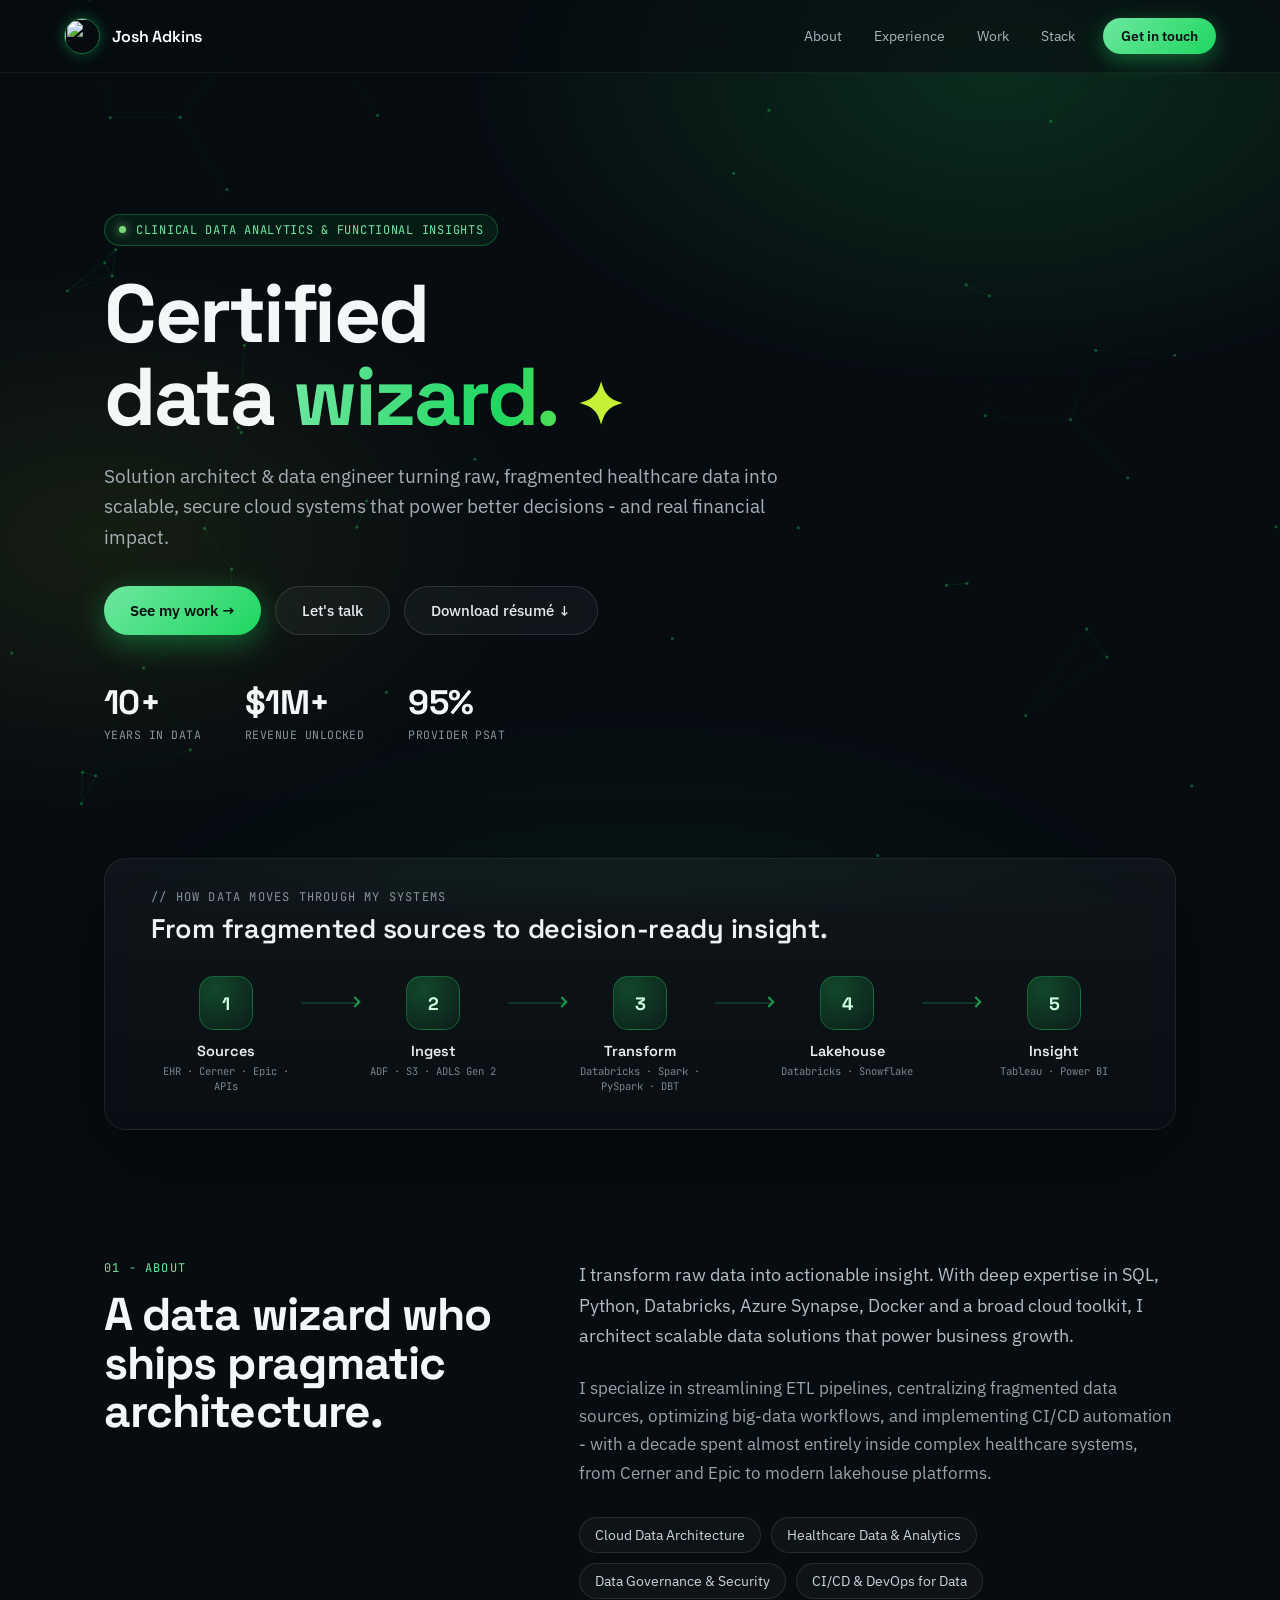
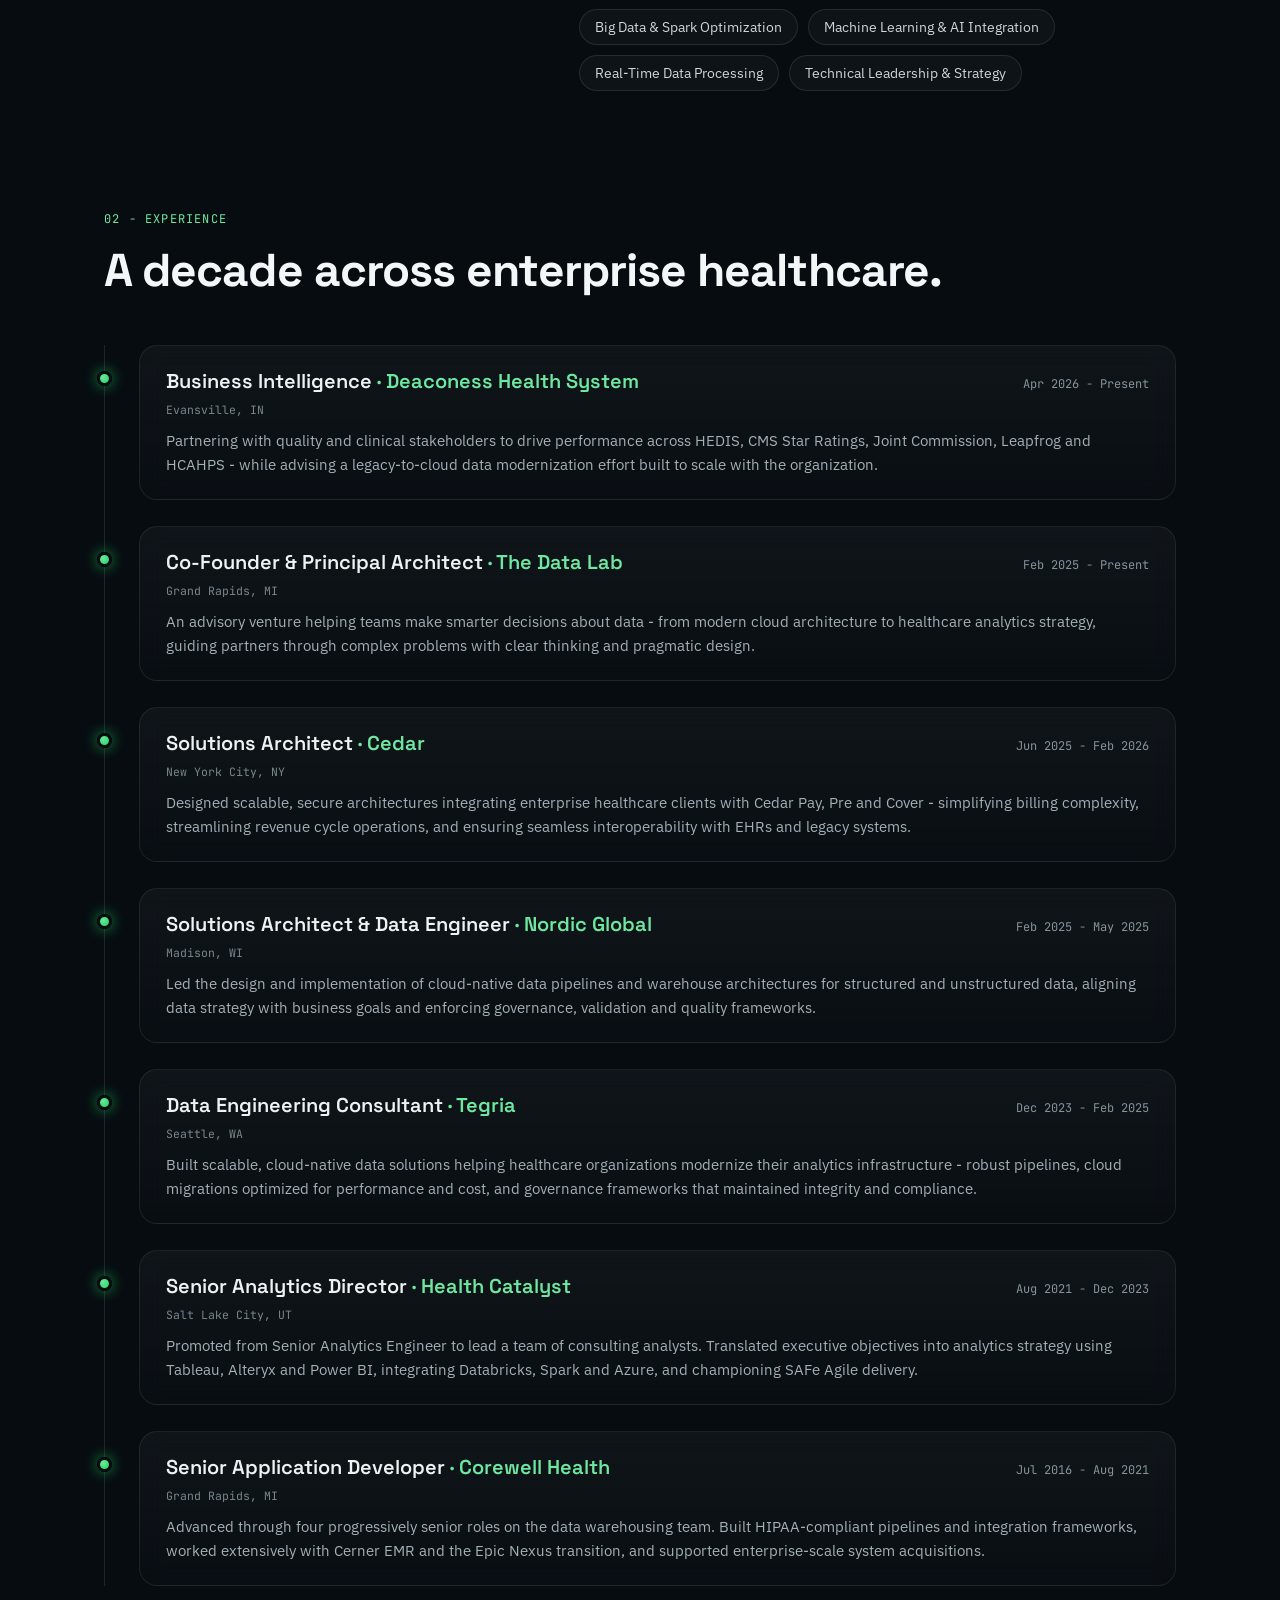
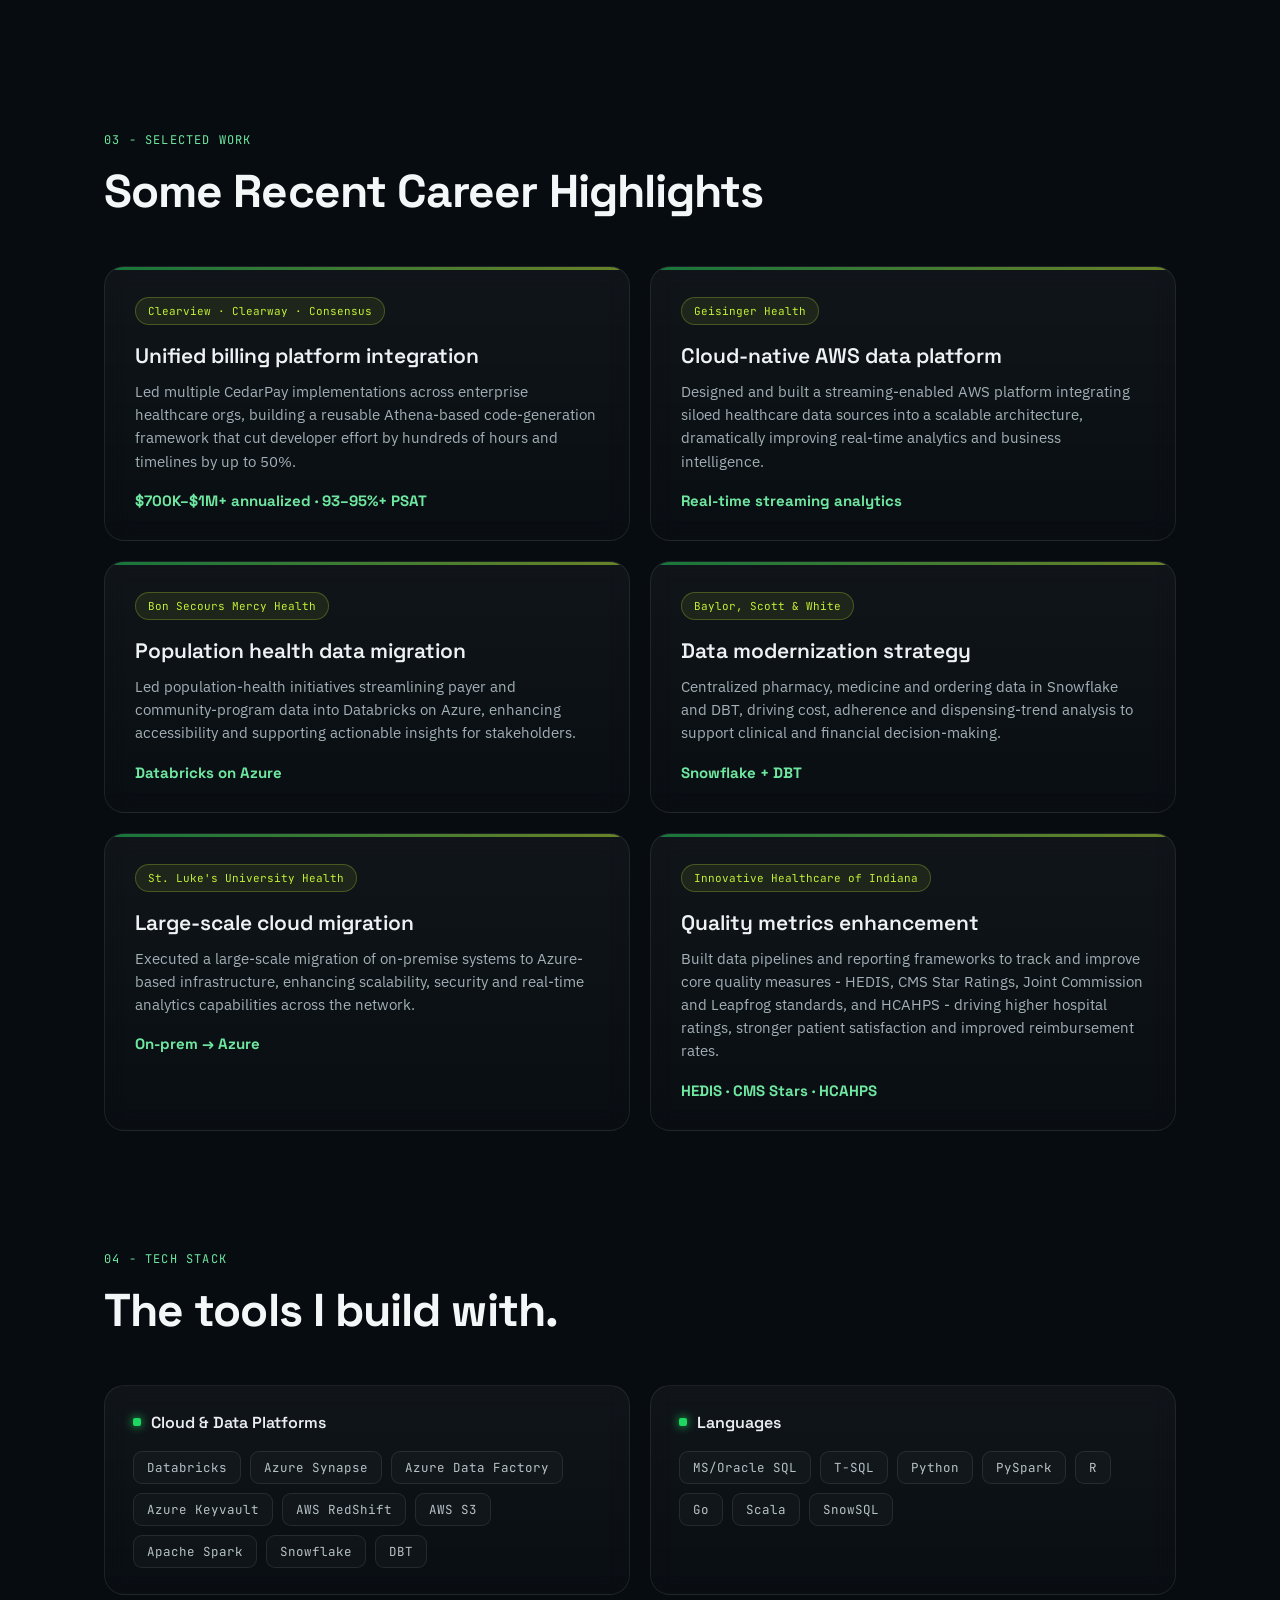
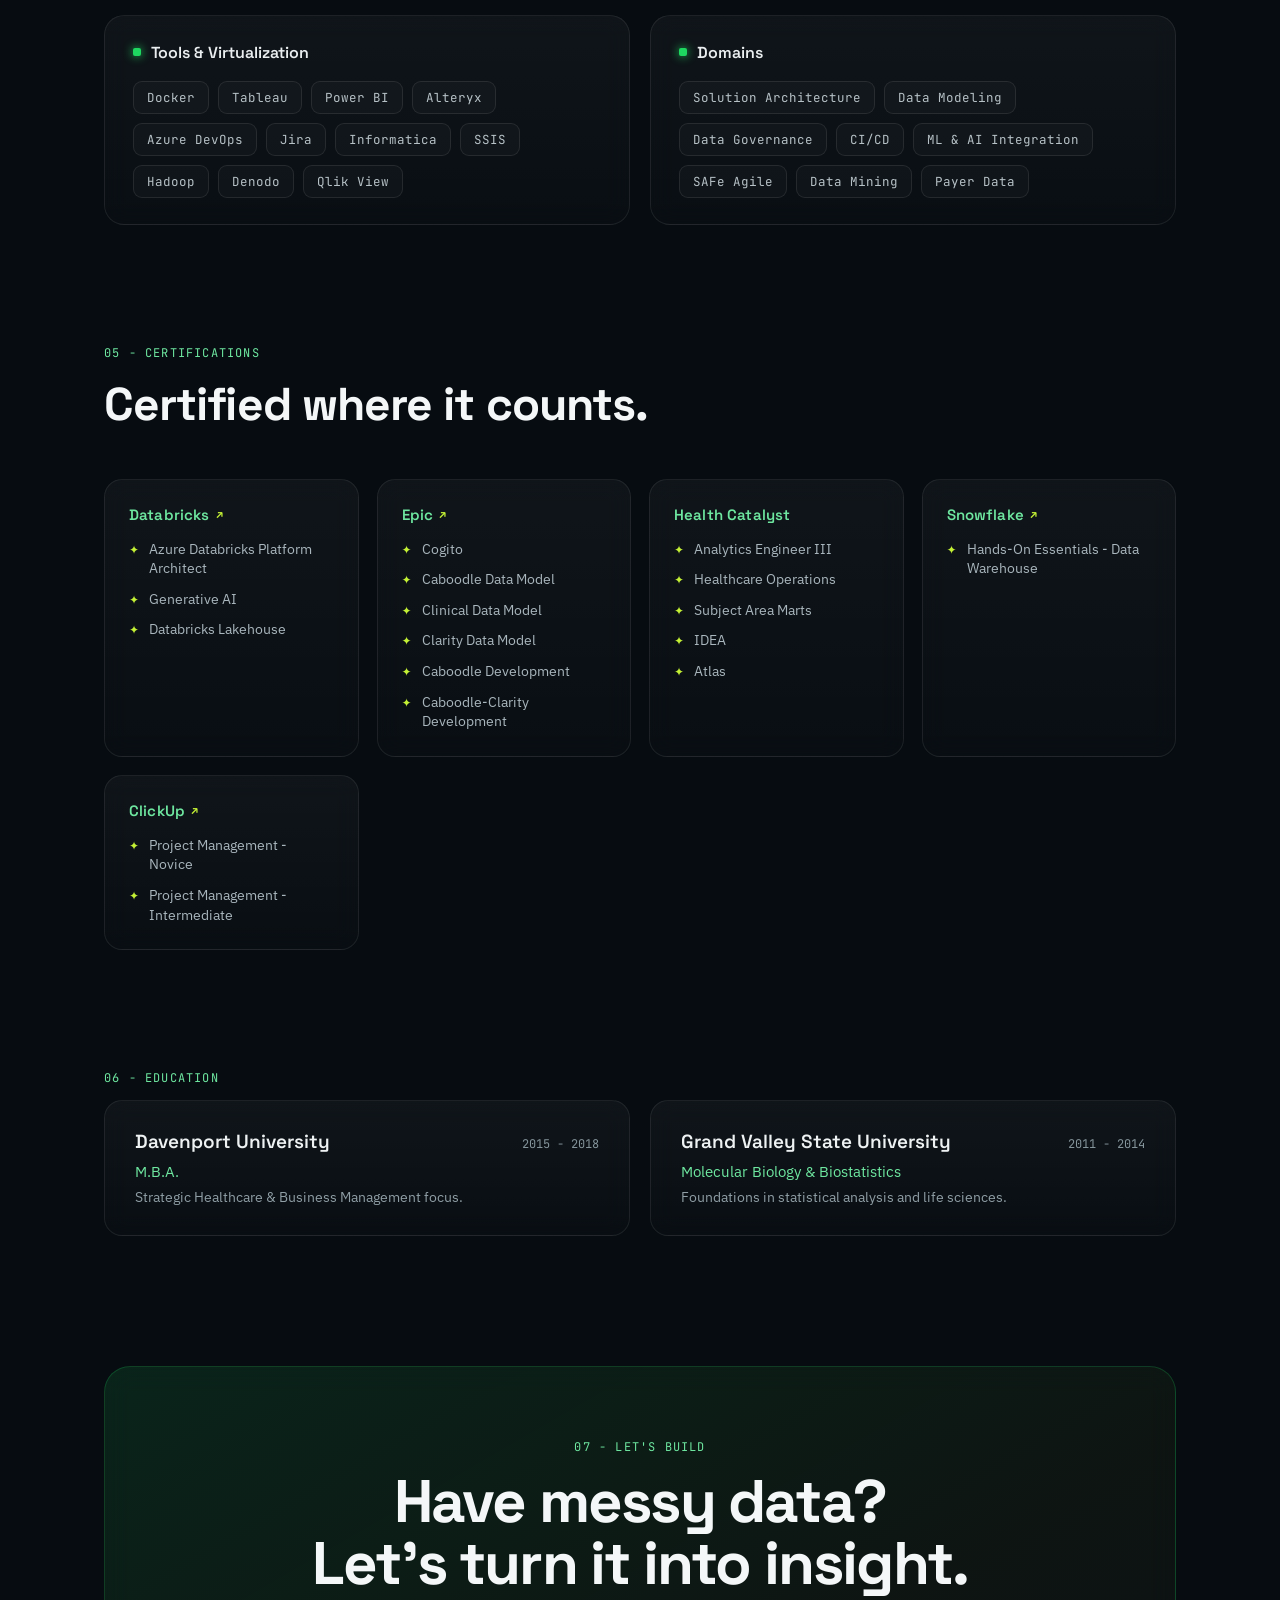
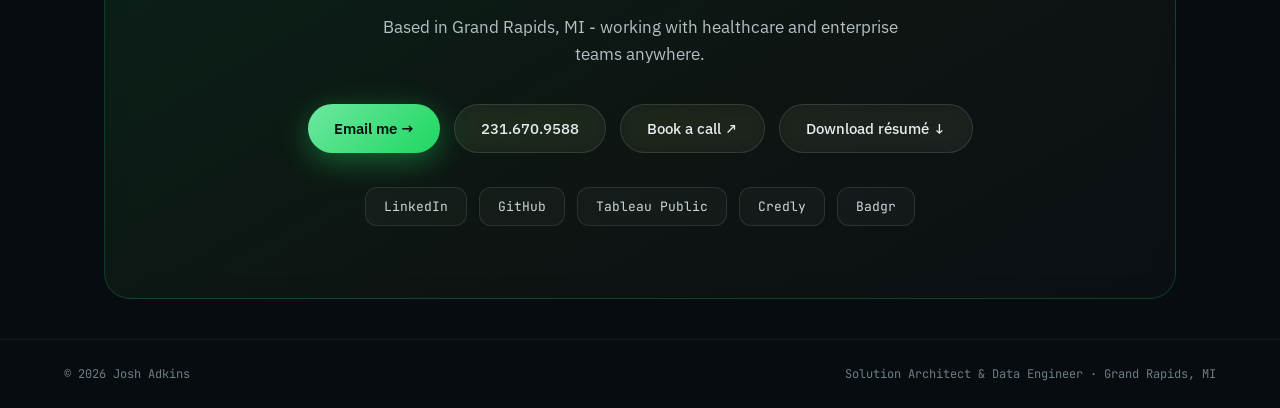
==== commit 8cc8ad50: "Updates to my website" ====
--- a/index.html
+++ b/index.html
@@ -208,7 +208,7 @@
       <div id="hero-ctas" style="display: flex; flex-wrap: wrap; gap: 14px; margin-bottom: 46px;">
         <a href="#work" class="btn-primary magnetic">See my work →</a>
         <a href="#contact" class="btn-secondary magnetic">Let's talk</a>
-        <a href="https://drive.google.com/uc?export=download&id=1J3tDztySq00b_xaomn4RdI4RWZ5zkvM0" target="_blank" rel="noopener" class="btn-secondary magnetic">Download résumé ↓</a>
+        <a href="resume.pdf" download="Josh-Adkins-Resume.pdf" class="btn-secondary magnetic">Download résumé ↓</a>
       </div>
       <div id="hero-stats" style="display: flex; gap: clamp(20px, 4vw, 44px); flex-wrap: wrap;">
         <div><div class="stat-val stat-num" data-count-to="10" data-suffix="+">0</div><div class="stat-label">YEARS IN DATA</div></div>
@@ -501,7 +501,7 @@
         <a href="mailto:business.joshadkins@gmail.com" class="btn-primary magnetic">Email me →</a>
         <a href="tel:+12316709588" class="btn-secondary">231.670.9588</a>
         <a href="https://cal.com/josh-adkins/30min?overlayCalendar=true" target="_blank" rel="noopener" class="btn-secondary">Book a call ↗</a>
-        <a href="https://drive.google.com/uc?export=download&id=1J3tDztySq00b_xaomn4RdI4RWZ5zkvM0" target="_blank" rel="noopener" class="btn-secondary">Download résumé ↓</a>
+        <a href="resume.pdf" download="Josh-Adkins-Resume.pdf" class="btn-secondary">Download résumé ↓</a>
       </div>
       <div style="display: flex; flex-wrap: wrap; justify-content: center; gap: 12px;">
         <a href="https://www.linkedin.com/in/joshua-t-adkins/" target="_blank" rel="noopener" class="contact-chip">LinkedIn</a>
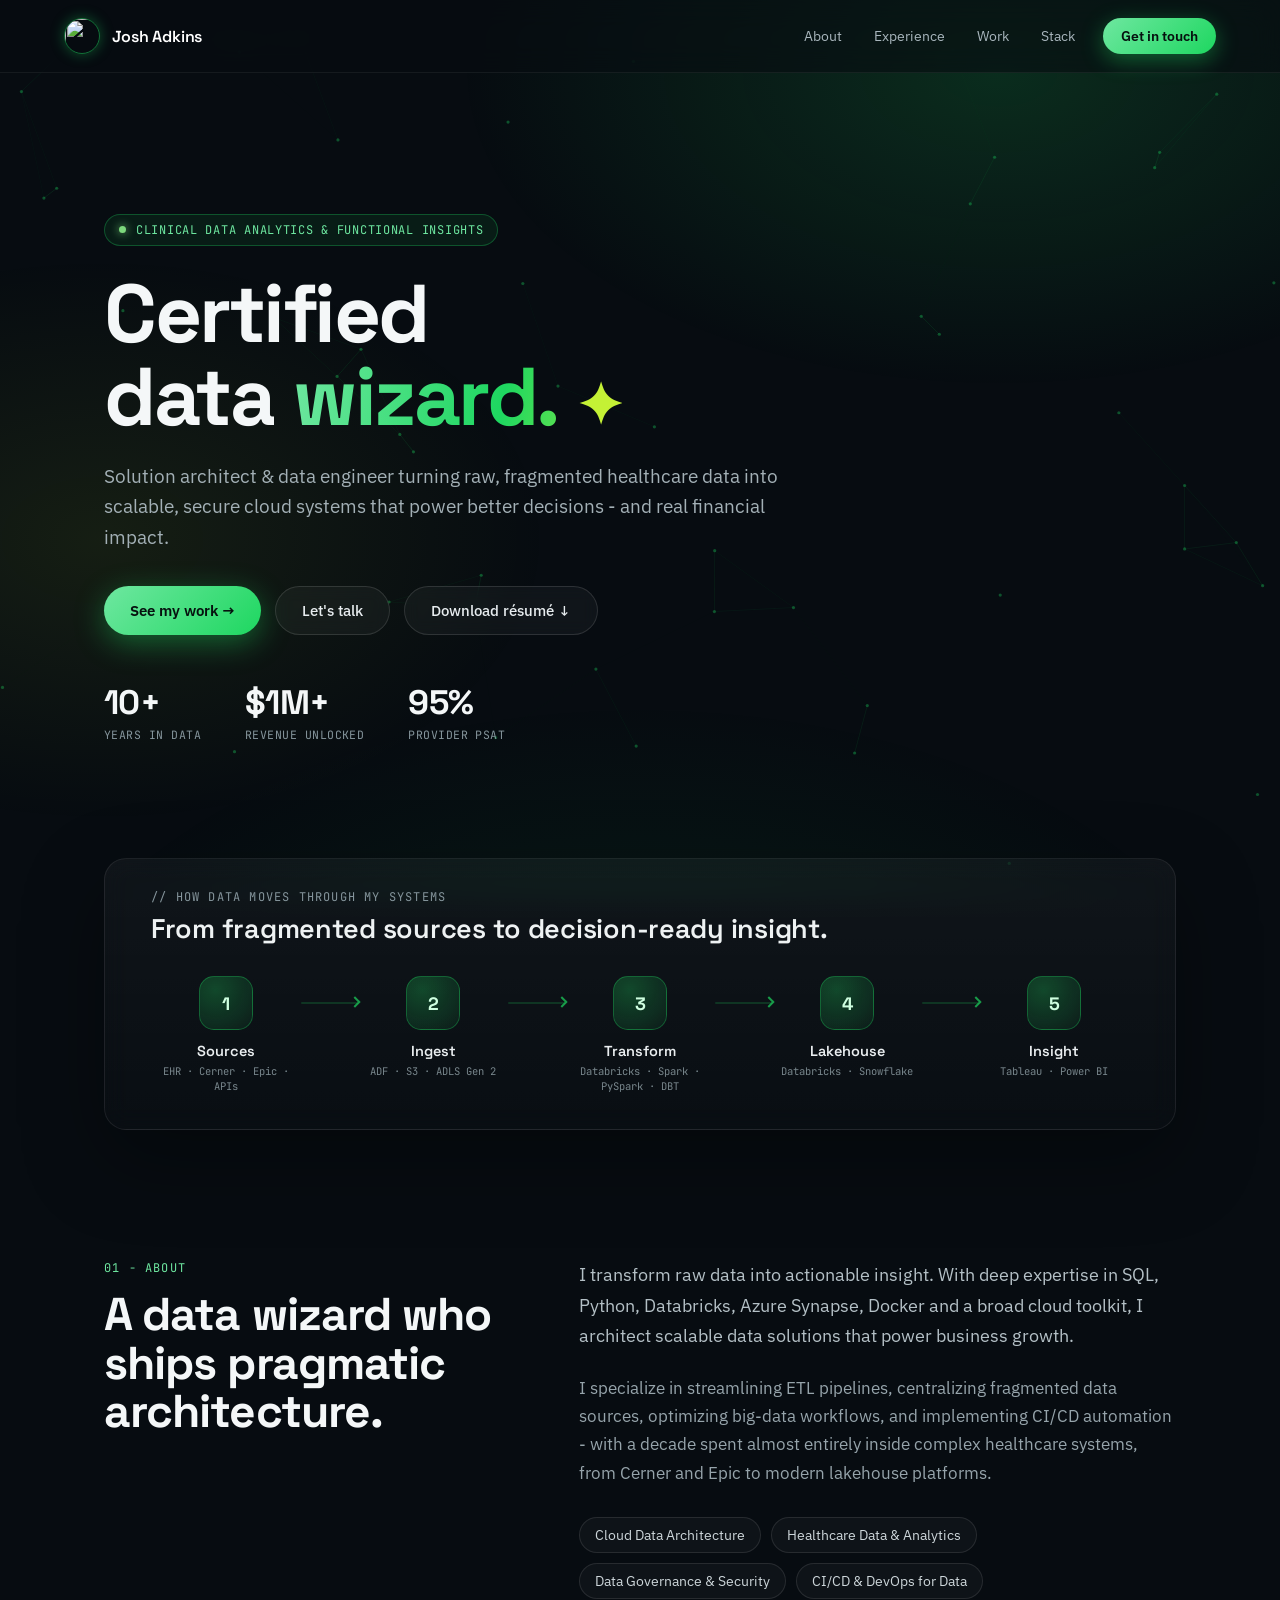
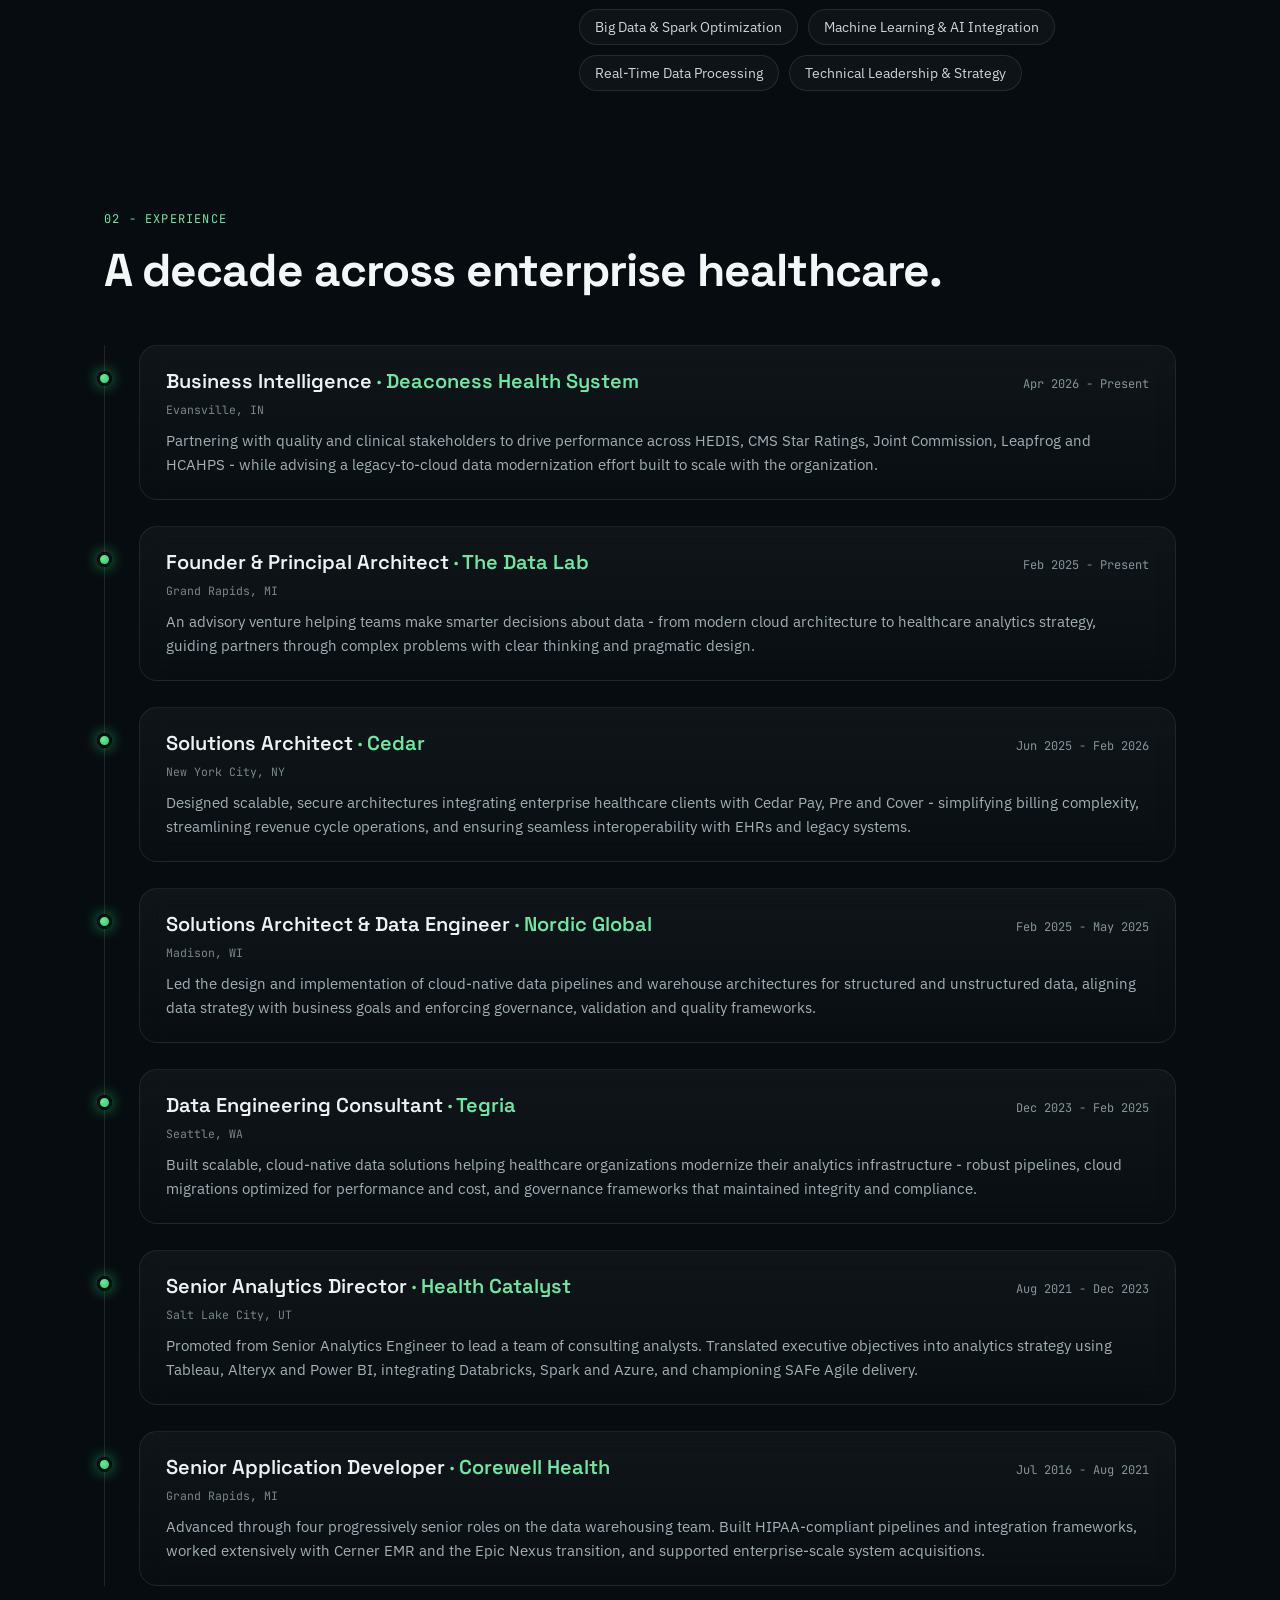
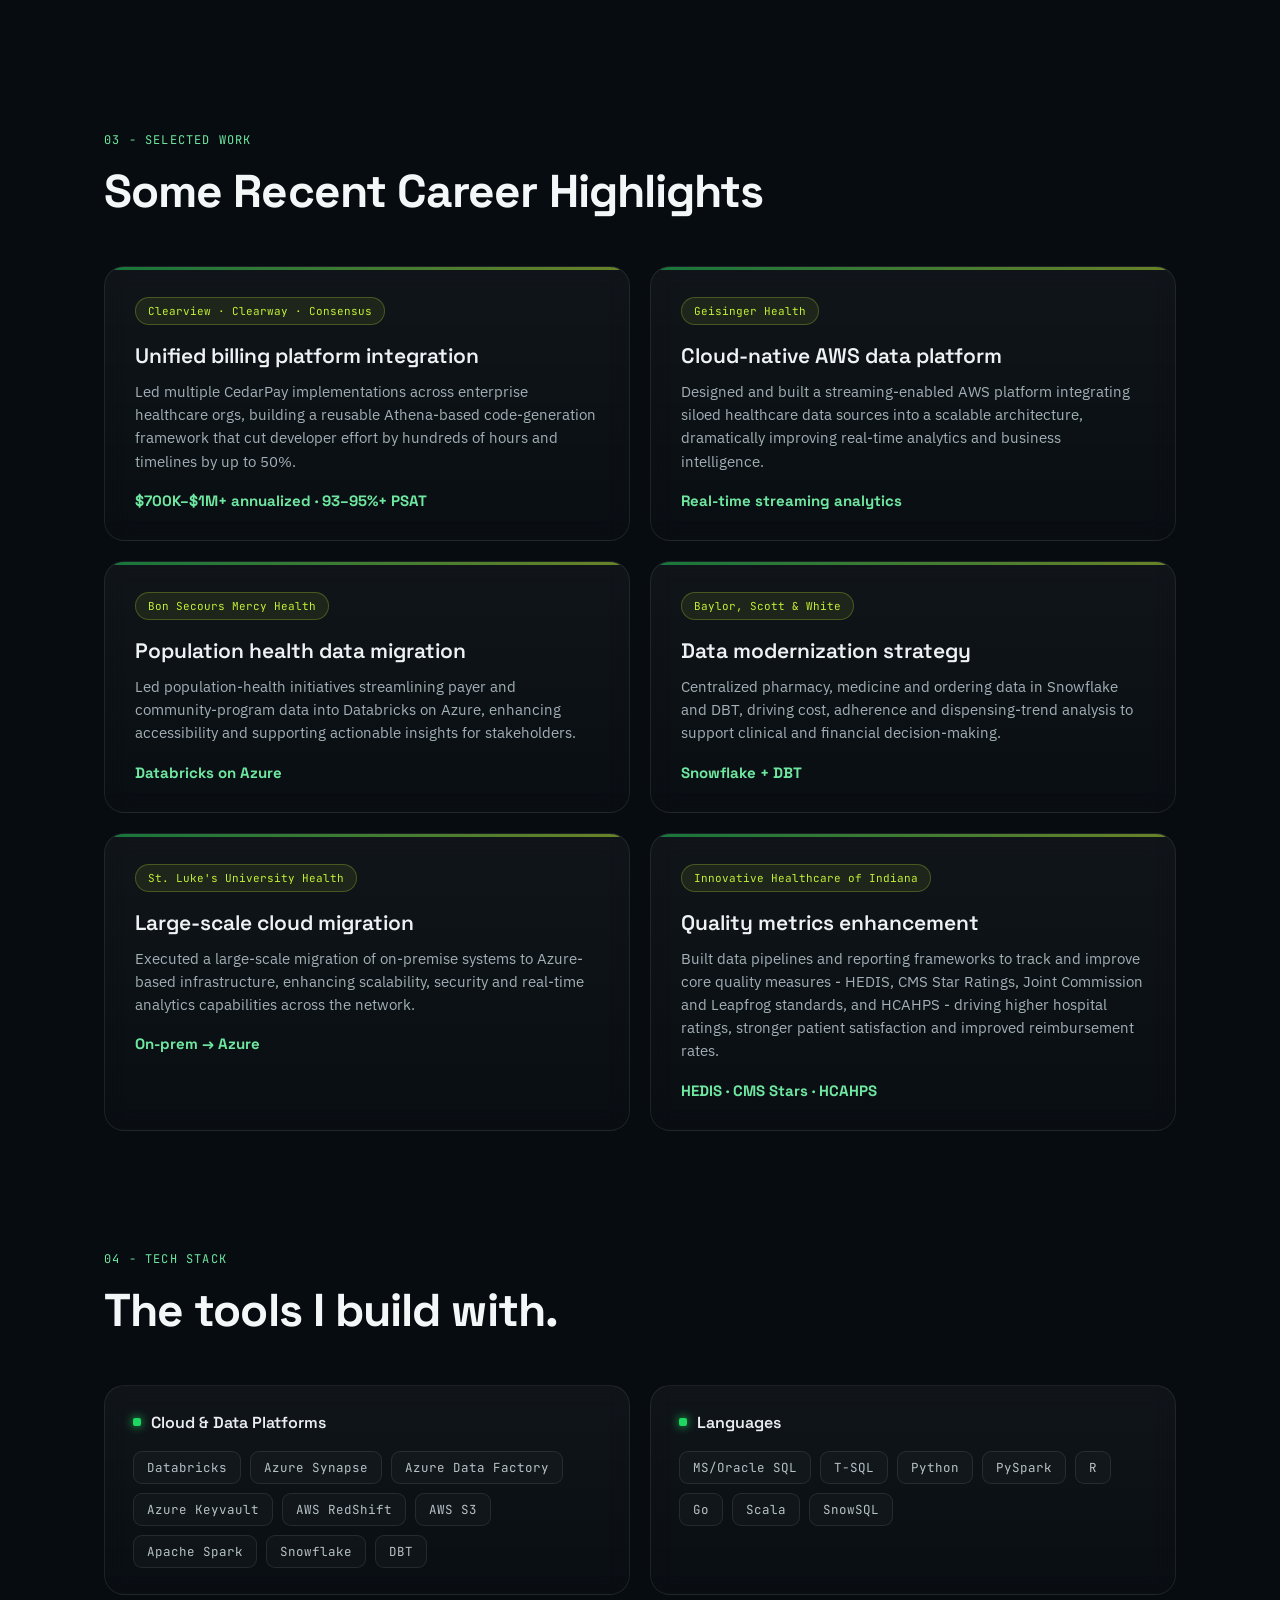
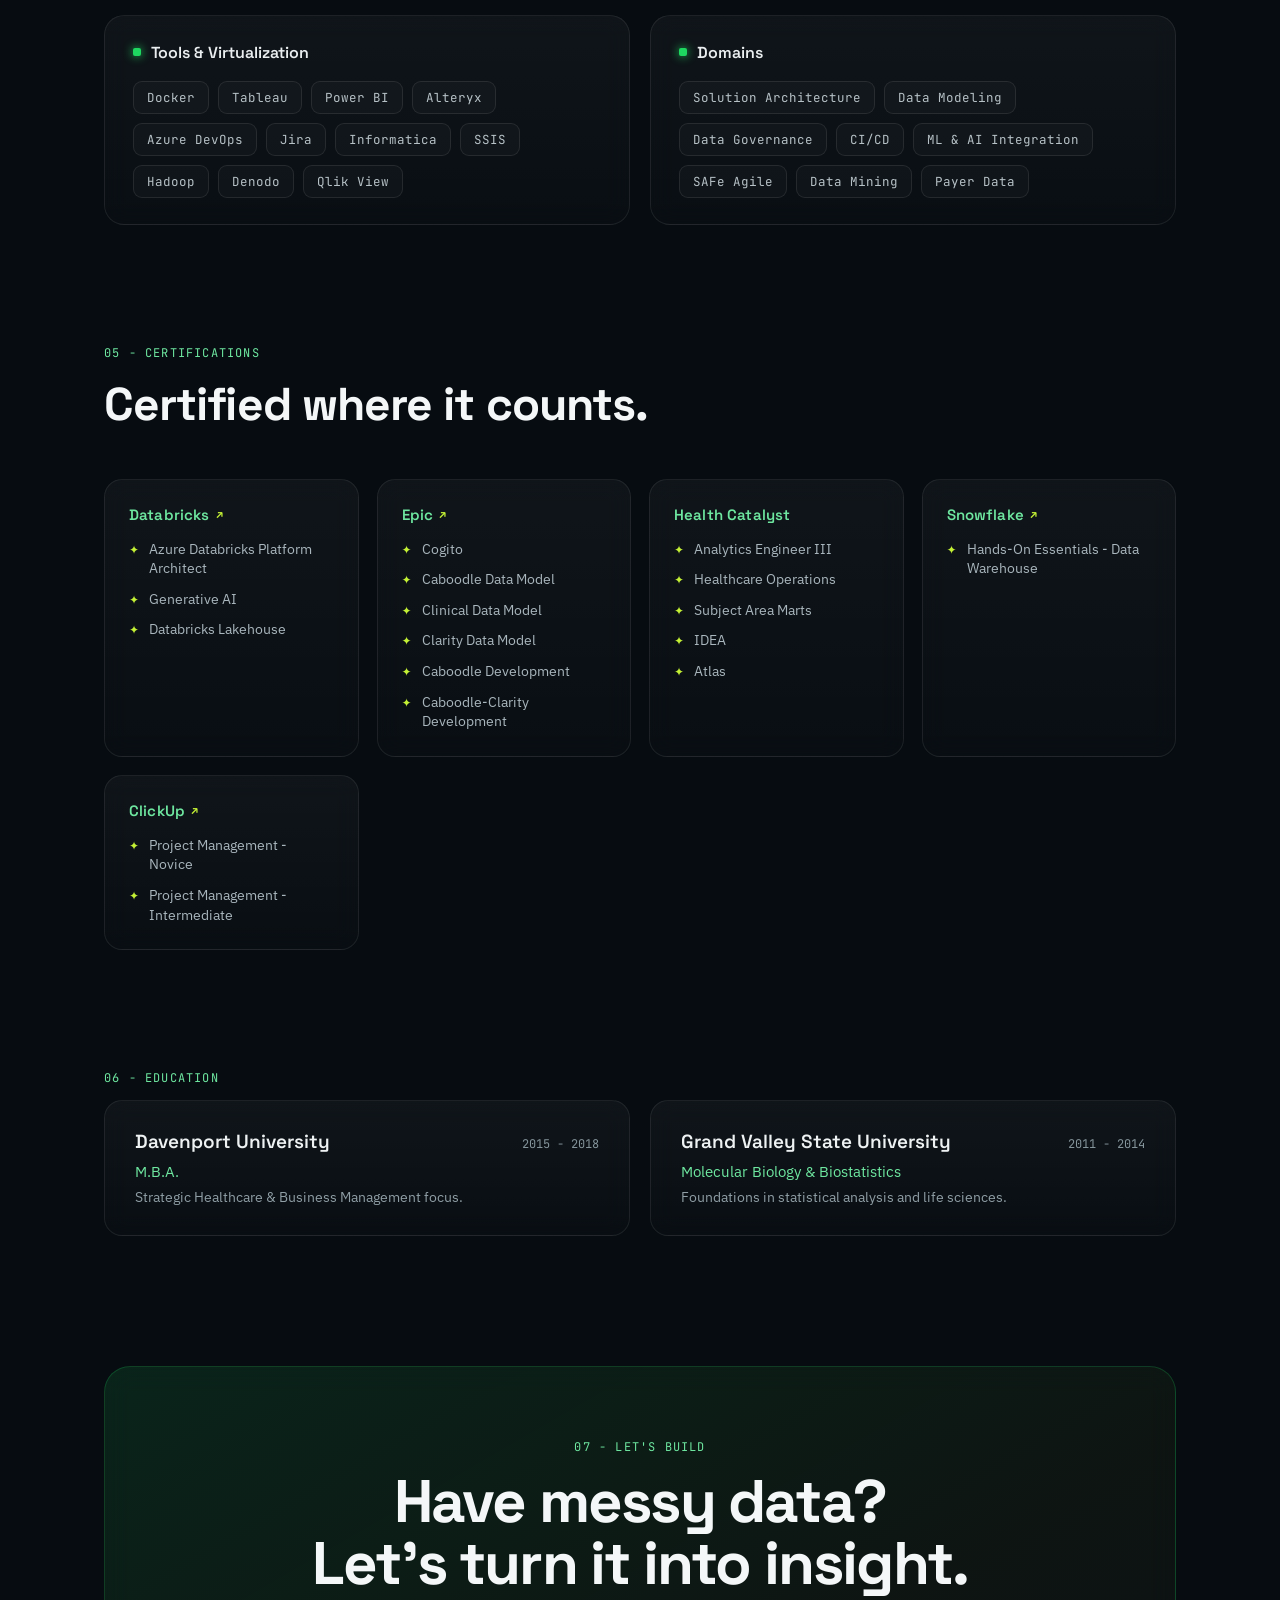
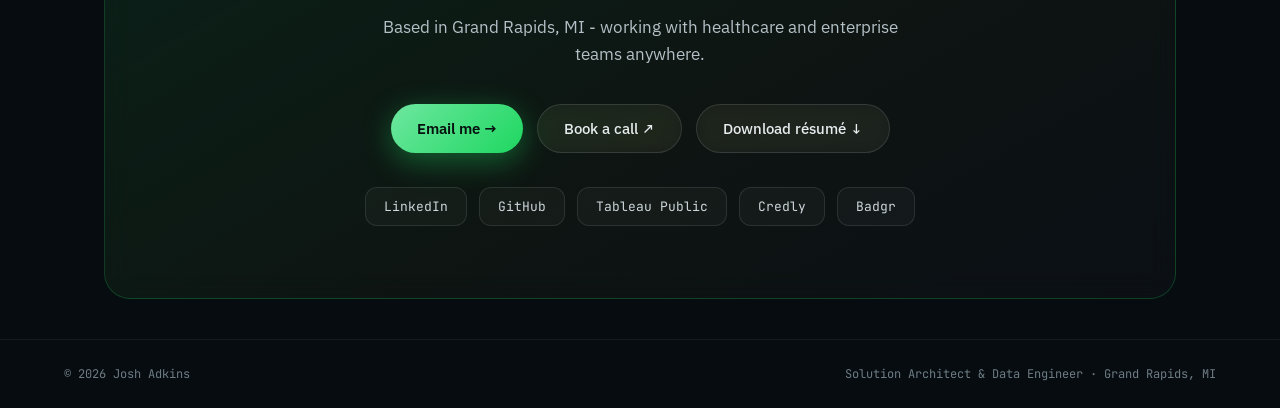
==== commit 3b0aa118: "Updates!" ====
--- a/index.html
+++ b/index.html
@@ -282,7 +282,7 @@
         <div class="tl-dot" style="position: absolute; left: -42px; top: 26px; width: 15px; height: 15px; border-radius: 50%; background: radial-gradient(circle at 30% 30%, var(--primary-light), var(--primary)); border: 3px solid var(--bg); box-shadow: 0 0 14px rgba(var(--primary-rgb),0.7);"></div>
         <div class="job-card glass">
           <div style="display: flex; justify-content: space-between; align-items: baseline; flex-wrap: wrap; gap: 8px; margin-bottom: 8px;">
-            <div style="font-family: 'Space Grotesk', sans-serif; font-weight: 600; font-size: 20px; color: #eef2f3;">Co-Founder &amp; Principal Architect <span style="color: var(--primary-light);">· The Data Lab</span></div>
+            <div style="font-family: 'Space Grotesk', sans-serif; font-weight: 600; font-size: 20px; color: #eef2f3;">Founder &amp; Principal Architect <span style="color: var(--primary-light);">· The Data Lab</span></div>
             <div style="font-family: 'JetBrains Mono', monospace; font-size: 12px; color: #85959c; white-space: nowrap;">Feb 2025 - Present</div>
           </div>
           <div style="font-family: 'JetBrains Mono', monospace; font-size: 11.5px; color: #79878d; margin-bottom: 12px;">Grand Rapids, MI</div>
@@ -499,7 +499,6 @@
       <p style="font-size: 17px; color: #b4c0c6; max-width: 520px; margin: 0 auto 36px; line-height: 1.6;">Based in Grand Rapids, MI - working with healthcare and enterprise teams anywhere.</p>
       <div style="display: flex; flex-wrap: wrap; justify-content: center; gap: 14px; margin-bottom: 34px;">
         <a href="mailto:business.joshadkins@gmail.com" class="btn-primary magnetic">Email me →</a>
-        <a href="tel:+12316709588" class="btn-secondary">231.670.9588</a>
         <a href="https://cal.com/josh-adkins/30min?overlayCalendar=true" target="_blank" rel="noopener" class="btn-secondary">Book a call ↗</a>
         <a href="resume.pdf" download="Josh-Adkins-Resume.pdf" class="btn-secondary">Download résumé ↓</a>
       </div>
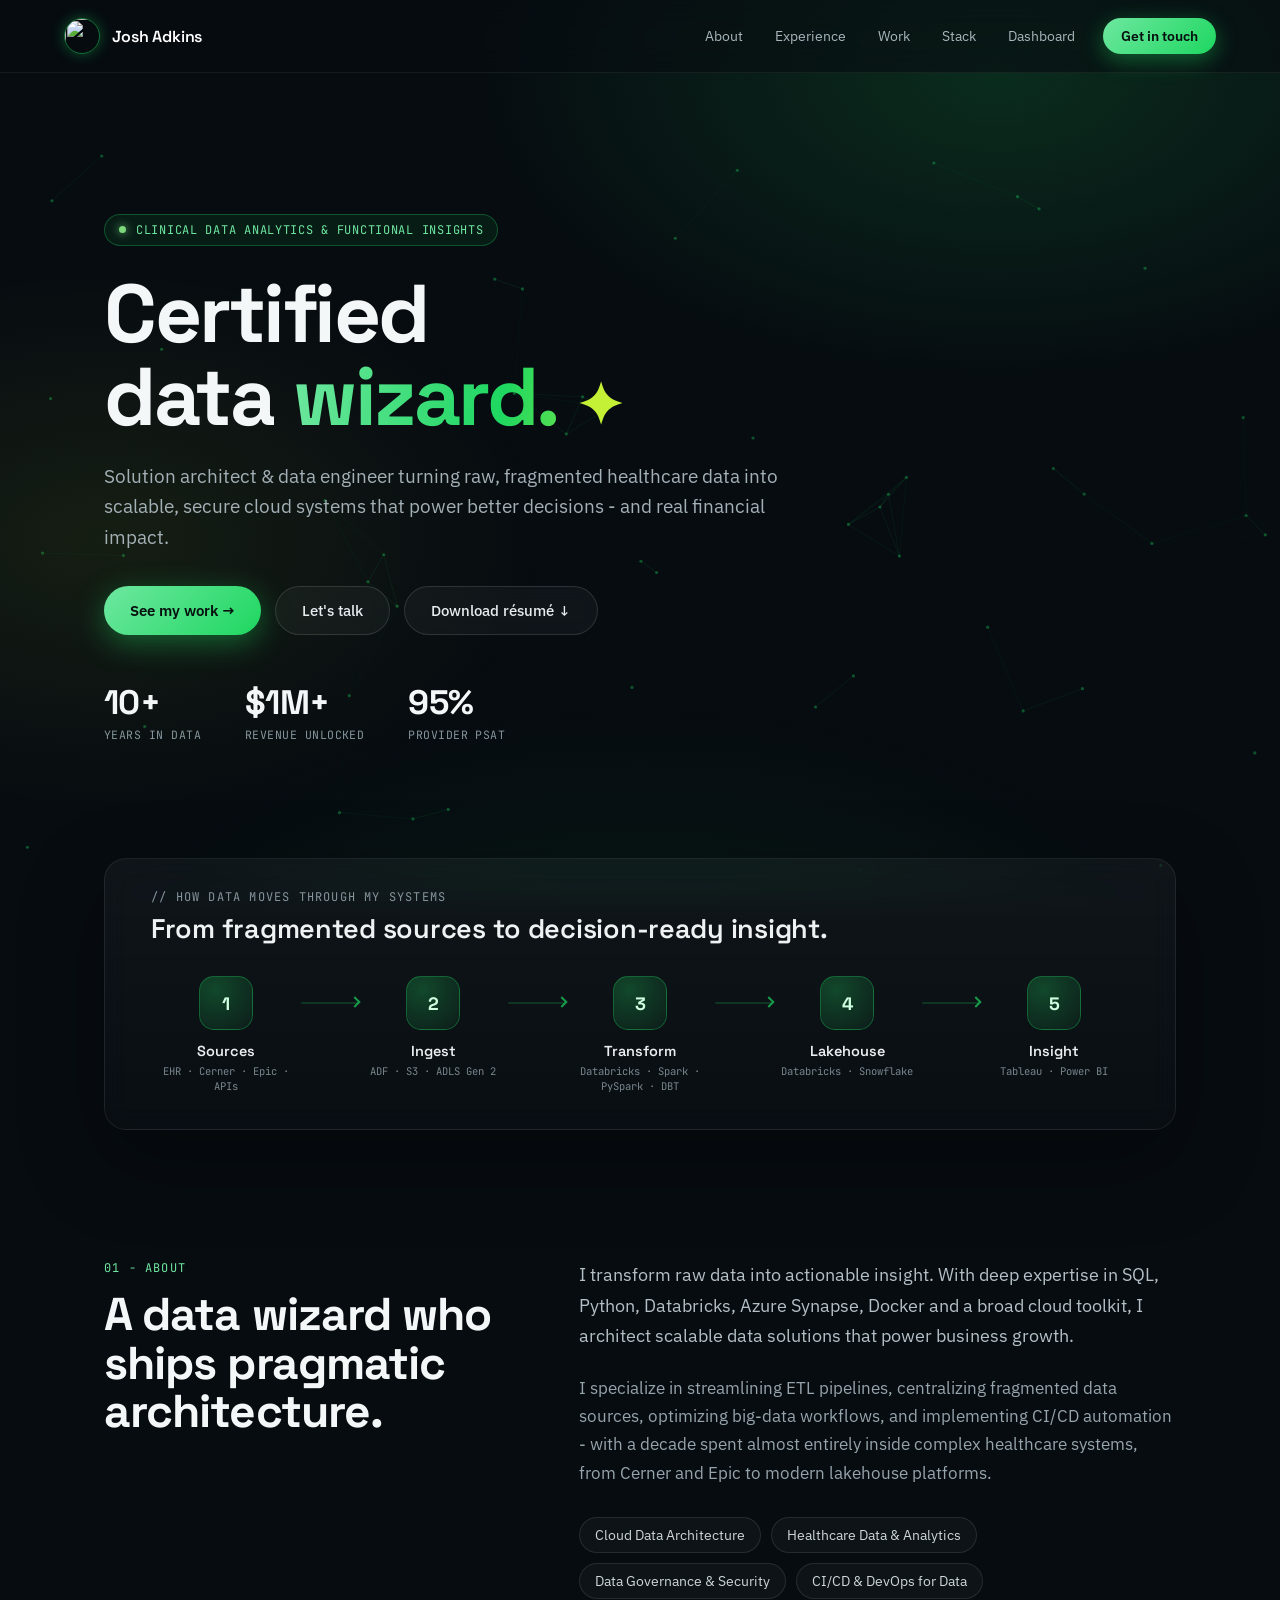
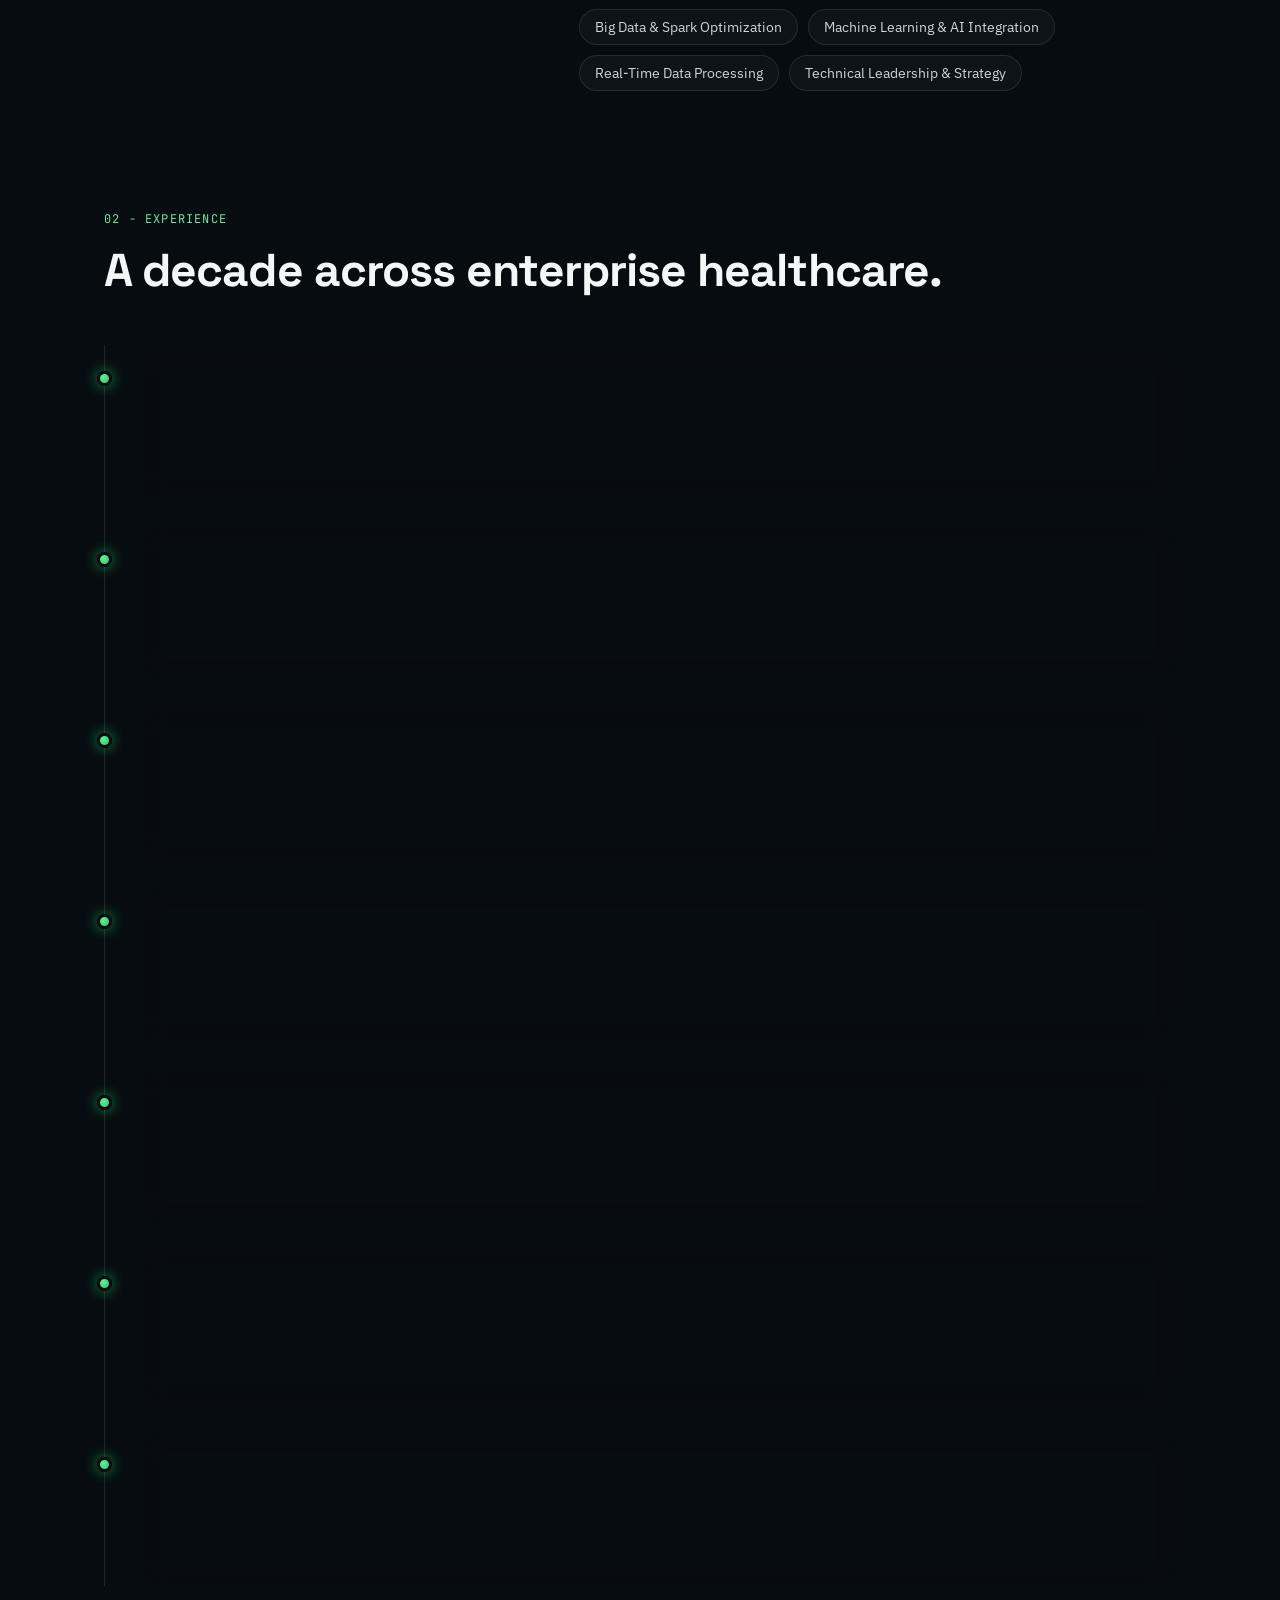
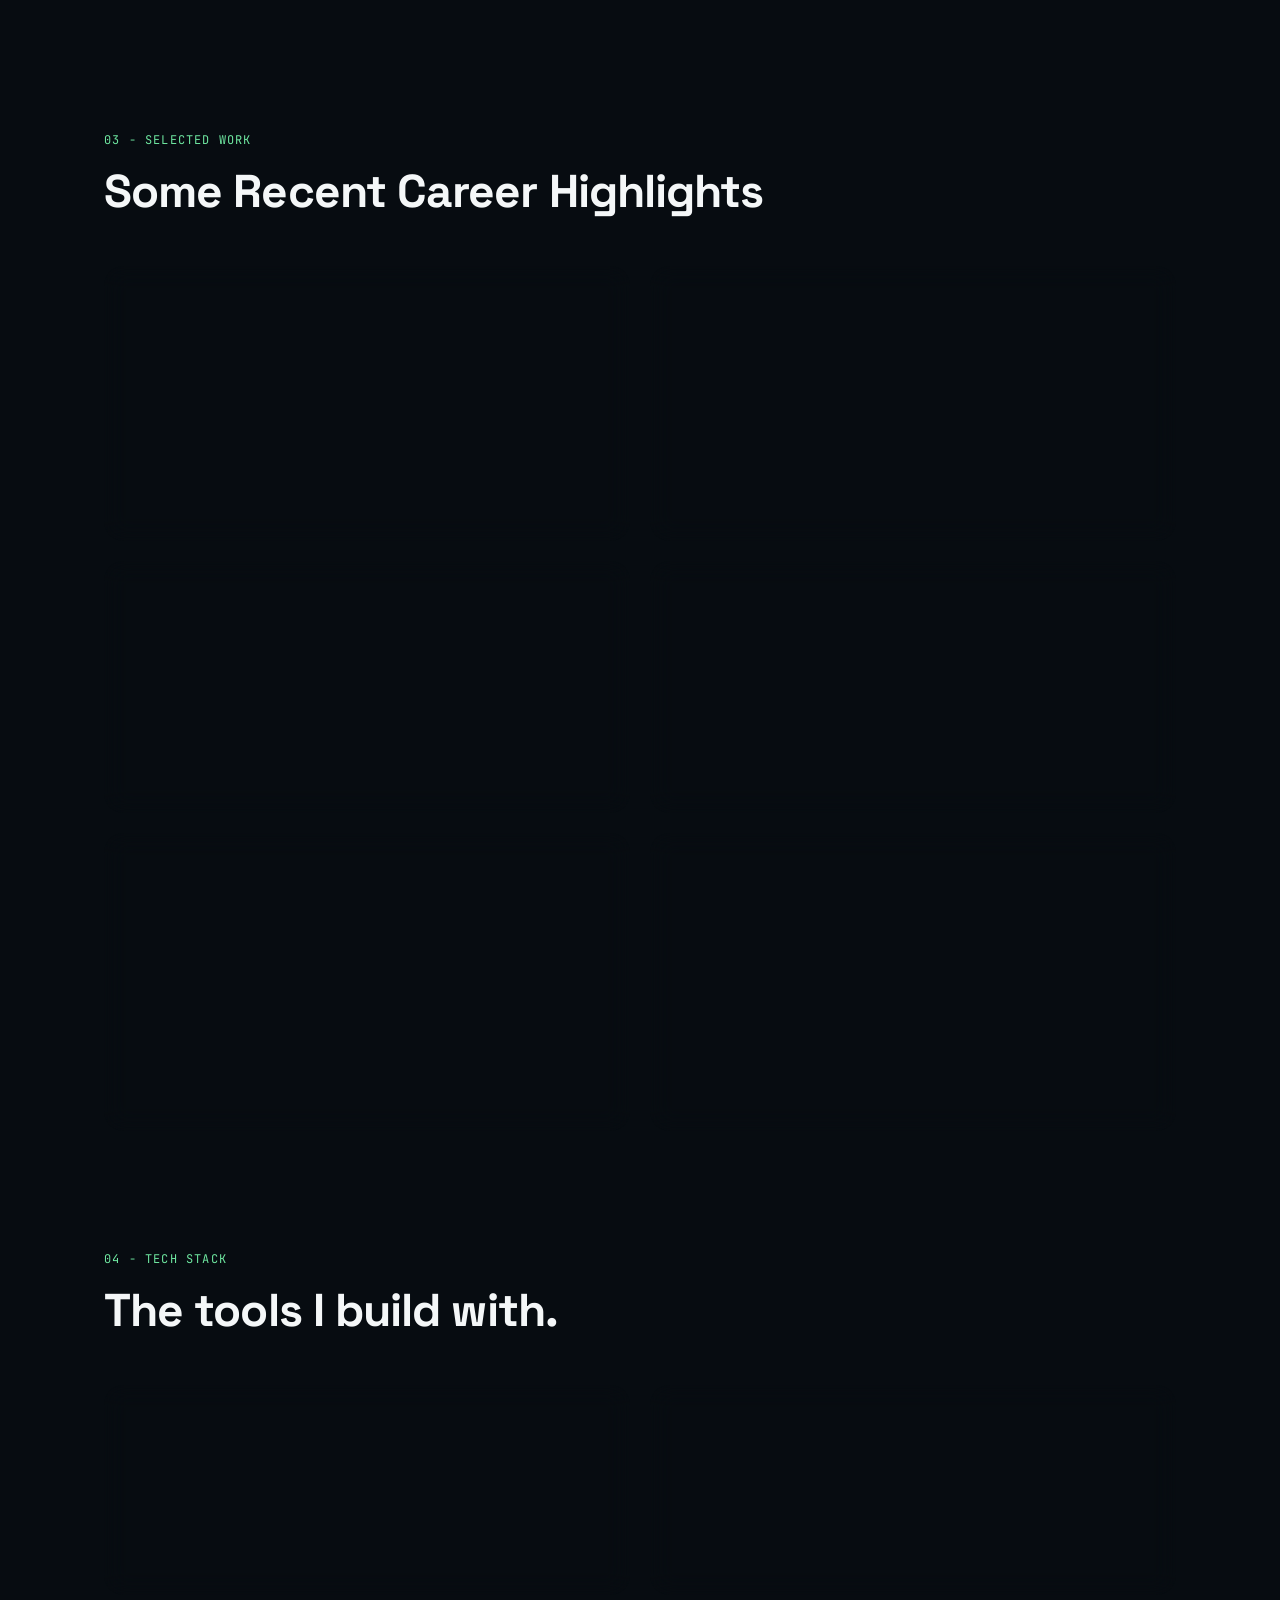
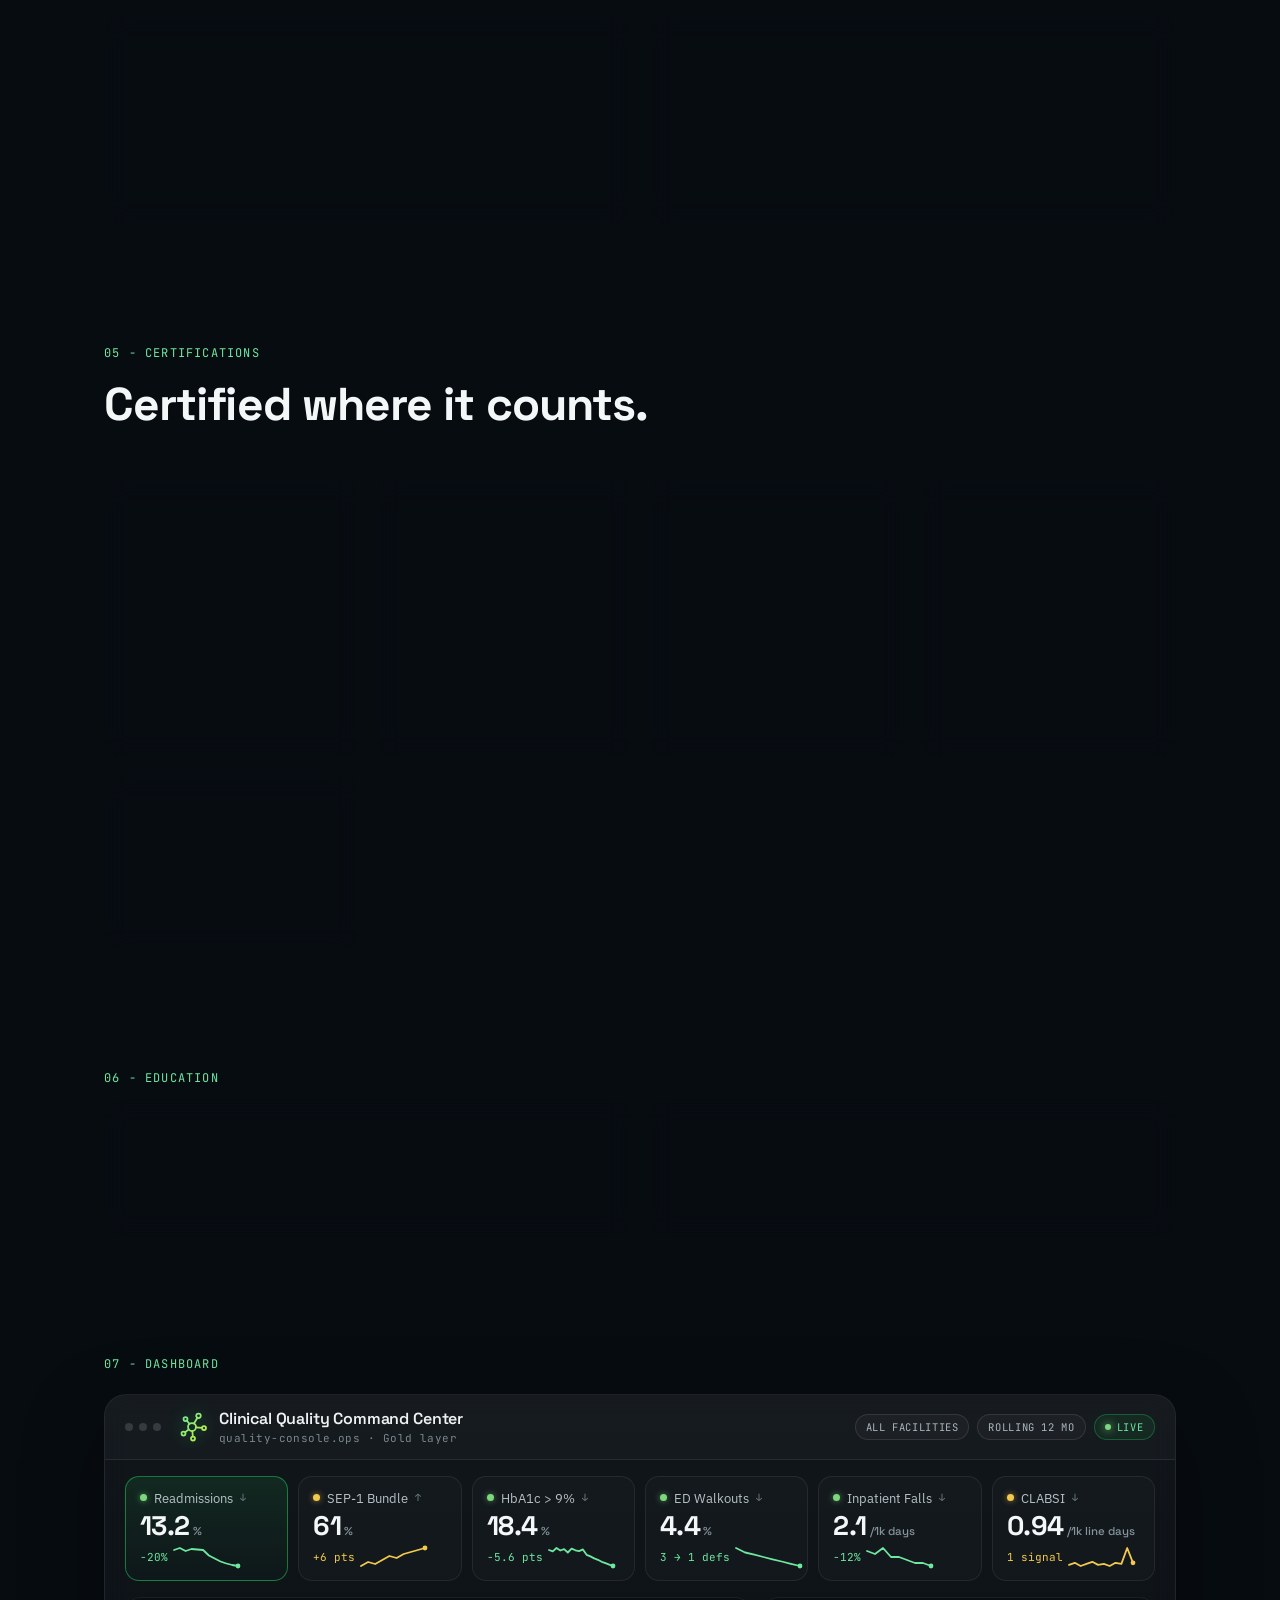
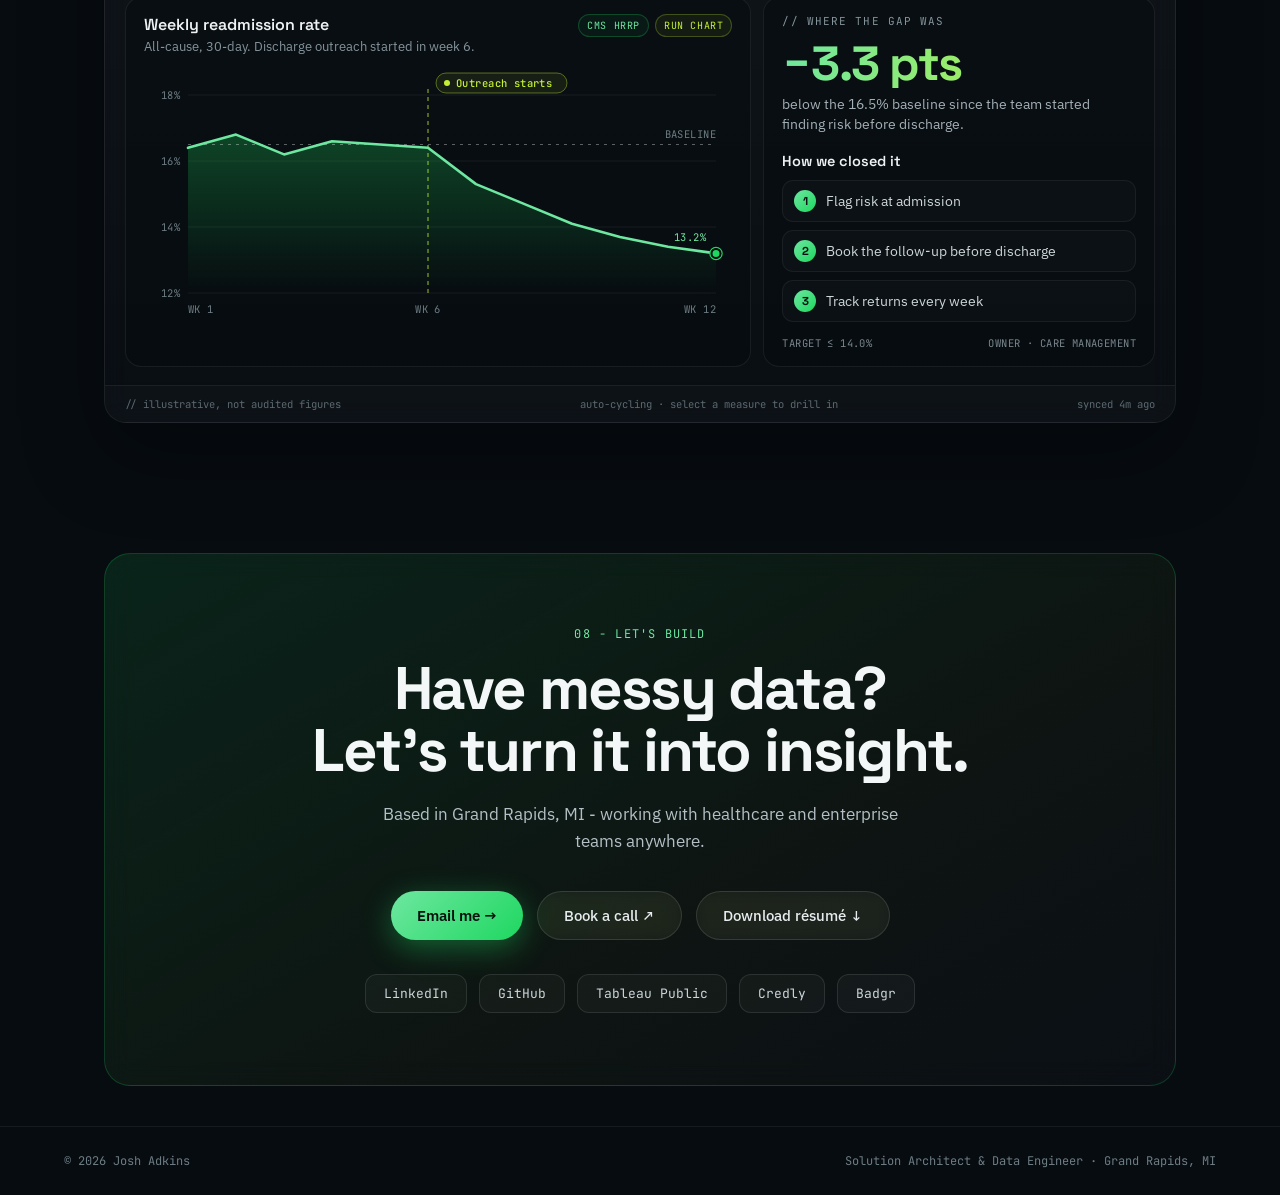
==== commit dd87ccaa: "Updating the HTML script" ====
--- a/index.html
+++ b/index.html
@@ -78,6 +78,99 @@
     .pipe-arrow { width: 6px; height: 6px; top: -3px; }
   }
 
+  /* Quality console dashboard */
+  .qc { border: 1px solid rgba(255,255,255,0.08); border-radius: 22px; background: linear-gradient(180deg, rgba(255,255,255,0.045), rgba(255,255,255,0.012)); backdrop-filter: blur(12px); -webkit-backdrop-filter: blur(12px); overflow: hidden; box-shadow: 0 30px 80px rgba(0,0,0,0.35); }
+  .qc-head { display: flex; align-items: center; justify-content: space-between; gap: 14px; flex-wrap: wrap; padding: 14px 20px; border-bottom: 1px solid rgba(255,255,255,0.08); background: rgba(255,255,255,0.02); }
+  .qc-brand { display: flex; align-items: center; gap: 12px; min-width: 0; }
+  .qc-dots { display: flex; gap: 6px; margin-right: 4px; }
+  .qc-dots span { width: 8px; height: 8px; border-radius: 50%; background: rgba(255,255,255,0.14); }
+  .qc-logo { width: 30px; height: 30px; flex: none; filter: drop-shadow(0 0 8px rgba(var(--primary-rgb),0.35)); }
+  .qc-title { font-family: 'Space Grotesk', sans-serif; font-weight: 600; font-size: 16px; color: #eef2f3; letter-spacing: -0.01em; line-height: 1.2; }
+  .qc-slug { font-family: 'JetBrains Mono', monospace; font-size: 11px; letter-spacing: 0.04em; color: #79878d; margin-top: 2px; }
+  .qc-meta { display: flex; align-items: center; gap: 8px; }
+  .qc-chip { font-family: 'JetBrains Mono', monospace; font-size: 10.5px; letter-spacing: 0.06em; color: #a9b6bd; padding: 5px 10px; border-radius: 999px; border: 1px solid rgba(255,255,255,0.1); background: rgba(255,255,255,0.03); white-space: nowrap; }
+  .qc-live { display: inline-flex; align-items: center; gap: 6px; font-family: 'JetBrains Mono', monospace; font-size: 10.5px; letter-spacing: 0.08em; color: var(--primary-light); padding: 5px 10px; border-radius: 999px; border: 1px solid rgba(var(--primary-rgb),0.3); background: rgba(var(--primary-rgb),0.08); }
+  .qc-live-dot { width: 6px; height: 6px; border-radius: 50%; background: #7dd87d; box-shadow: 0 0 8px #7dd87d; animation: qcBlink 1.8s ease-in-out infinite; }
+
+  .qc-tiles { display: grid; grid-template-columns: repeat(6, minmax(0,1fr)); gap: 10px; padding: 16px 20px 6px; }
+  .qc-tile { position: relative; display: flex; flex-direction: column; gap: 6px; text-align: left; padding: 13px 14px 12px; border-radius: 14px; border: 1px solid rgba(255,255,255,0.07); background: rgba(255,255,255,0.02); color: inherit; font: inherit; cursor: pointer; overflow: hidden; transition: border-color .25s, background .25s, transform .25s; }
+  .qc-tile:hover { border-color: rgba(var(--primary-rgb),0.3); transform: translateY(-2px); }
+  .qc-tile:focus-visible { outline: none; box-shadow: 0 0 0 2px var(--bg), 0 0 0 4px var(--primary); }
+  .qc-tile.is-active { border-color: rgba(var(--primary-rgb),0.5); background: linear-gradient(180deg, rgba(var(--primary-rgb),0.1), rgba(var(--primary-rgb),0.02)); }
+  .qc-tile.is-watch { animation: qcWatch 3.2s ease-in-out infinite; }
+  .qc-tile.is-watch.is-active { border-color: rgba(242,201,76,0.55); background: linear-gradient(180deg, rgba(242,201,76,0.09), rgba(242,201,76,0.015)); }
+  .qc-tile-top { display: flex; align-items: center; gap: 7px; min-width: 0; }
+  .qc-sdot { width: 7px; height: 7px; border-radius: 50%; flex: none; background: #7dd87d; box-shadow: 0 0 6px rgba(125,216,125,0.6); }
+  .qc-sdot.watch { background: #f2c94c; box-shadow: 0 0 6px rgba(242,201,76,0.6); }
+  .qc-tile-label { flex: 1 1 auto; min-width: 0; font-size: 12.5px; color: #b7c2c7; white-space: nowrap; overflow: hidden; text-overflow: ellipsis; }
+  .qc-better { flex: none; font-family: 'JetBrains Mono', monospace; font-size: 10px; color: #6d7d84; }
+  .qc-tile-val { font-family: 'Space Grotesk', sans-serif; font-weight: 700; font-size: clamp(22px, 2.1vw, 27px); letter-spacing: -0.02em; color: #f4f7f8; line-height: 1.05; white-space: nowrap; }
+  .qc-tile-val small { font-size: 11.5px; font-weight: 500; color: #85959c; margin-left: 3px; letter-spacing: 0; }
+  .qc-tile-bot { display: flex; align-items: center; justify-content: space-between; gap: 6px; }
+  .qc-delta { font-family: 'JetBrains Mono', monospace; font-size: 11px; color: var(--primary-light); white-space: nowrap; }
+  .qc-delta.watch { color: #f2c94c; }
+  .qc-tile-bot svg { flex: none; overflow: visible; }
+  .qc-prog { position: absolute; left: 0; bottom: 0; height: 2px; width: 100%; transform: scaleX(0); transform-origin: left center; background: linear-gradient(90deg, var(--primary), var(--lime)); opacity: 0; }
+  .qc-tile.is-active .qc-prog { opacity: 0.9; }
+
+  .qc-drill { display: grid; grid-template-columns: minmax(0,1.6fr) minmax(0,1fr); gap: 12px; padding: 10px 20px 18px; }
+  .qc-card { min-width: 0; border: 1px solid rgba(255,255,255,0.07); border-radius: 16px; background: rgba(4,8,12,0.38); padding: 16px 18px; }
+  .qc-card-head { display: flex; align-items: flex-start; justify-content: space-between; gap: 10px; flex-wrap: wrap; margin-bottom: 8px; }
+  .qc-card-title { font-family: 'Space Grotesk', sans-serif; font-weight: 600; font-size: 16px; color: #eef2f3; }
+  .qc-card-sub { font-size: 13px; color: #85959c; margin-top: 3px; line-height: 1.45; }
+  .qc-tags { display: flex; gap: 6px; flex-wrap: wrap; }
+  .qc-tag { font-family: 'JetBrains Mono', monospace; font-size: 10px; letter-spacing: 0.06em; padding: 4px 8px; border-radius: 999px; color: var(--primary-light); border: 1px solid rgba(var(--primary-rgb),0.25); background: rgba(var(--primary-rgb),0.06); white-space: nowrap; }
+  .qc-tag.lime { color: var(--lime); border-color: rgba(var(--lime-rgb),0.25); background: rgba(var(--lime-rgb),0.06); }
+  .qc-chart { width: 100%; min-height: 260px; }
+  .qc-chart svg { display: block; overflow: visible; }
+  .qc-chart text { font-family: 'JetBrains Mono', monospace; font-size: 10.5px; fill: #6d7d84; letter-spacing: 0.04em; }
+  .qc-chart text.lbl { font-family: 'IBM Plex Sans', sans-serif; font-size: 12.5px; fill: #b7c2c7; letter-spacing: 0; }
+  .qc-chart text.val { fill: #cdd6da; }
+  .qc-chart text.hi { fill: var(--lime); font-weight: 600; }
+  .qc-chart text.warn { fill: #f2c94c; }
+  .qc-chart text.good { fill: var(--primary-light); }
+  .qc-swap { animation: qcFade .55s ease both; }
+
+  .qc-gap { display: flex; flex-direction: column; }
+  .qc-gap-eyebrow { font-family: 'JetBrains Mono', monospace; font-size: 11px; letter-spacing: 0.1em; color: #85959c; }
+  .qc-gap-big { font-family: 'Space Grotesk', sans-serif; font-weight: 700; font-size: clamp(36px, 4vw, 48px); letter-spacing: -0.03em; line-height: 1; margin: 12px 0 6px; background: linear-gradient(100deg, var(--primary-light), var(--lime)); -webkit-background-clip: text; background-clip: text; -webkit-text-fill-color: transparent; }
+  .qc-gap.is-watch .qc-gap-big { background: linear-gradient(100deg, #f7dd8a, #f2c94c); -webkit-background-clip: text; background-clip: text; }
+  .qc-gap-label { font-size: 13.5px; line-height: 1.5; color: #a3b0b6; }
+  .qc-gap-title { font-family: 'Space Grotesk', sans-serif; font-weight: 600; font-size: 14.5px; color: #eef2f3; margin: 18px 0 10px; }
+  .qc-steps { list-style: none; margin: 0; padding: 0; display: flex; flex-direction: column; gap: 8px; }
+  .qc-steps li { display: flex; align-items: center; gap: 10px; font-size: 13.5px; color: #cdd6da; padding: 9px 11px; border-radius: 11px; border: 1px solid rgba(255,255,255,0.06); background: rgba(255,255,255,0.02); }
+  .qc-steps li span { width: 22px; height: 22px; flex: none; border-radius: 50%; display: grid; place-items: center; font-family: 'Space Grotesk', sans-serif; font-weight: 700; font-size: 11.5px; color: var(--on-primary); background: linear-gradient(135deg, var(--primary-light), var(--primary)); }
+  .qc-gap-row { display: flex; justify-content: space-between; gap: 10px; flex-wrap: wrap; margin-top: auto; padding-top: 14px; font-family: 'JetBrains Mono', monospace; font-size: 10.5px; letter-spacing: 0.04em; color: #79878d; }
+
+  .qc-foot { display: flex; align-items: center; justify-content: space-between; gap: 12px; flex-wrap: wrap; padding: 11px 20px; border-top: 1px solid rgba(255,255,255,0.06); font-family: 'JetBrains Mono', monospace; font-size: 10.5px; color: #5b6a70; background: rgba(255,255,255,0.015); }
+
+  .qc-draw { stroke-dasharray: 1; stroke-dashoffset: 1; animation: qcDraw 1.3s cubic-bezier(.4,.1,.2,1) .1s forwards; }
+  .qc-grow-x { transform-box: fill-box; transform-origin: left center; animation: qcGrowX .9s cubic-bezier(.2,.7,.2,1) both; }
+  .qc-grow-y { transform-box: fill-box; transform-origin: center bottom; animation: qcGrowY .9s cubic-bezier(.2,.7,.2,1) both; }
+  .qc-ping { transform-box: fill-box; transform-origin: center; animation: qcPing 2.6s ease-out infinite; }
+  .qc-band { animation: qcBand 3.4s ease-in-out infinite; }
+  .qc-fade { animation: qcFade .8s ease .5s both; }
+  @keyframes qcDraw { to { stroke-dashoffset: 0; } }
+  @keyframes qcGrowX { from { transform: scaleX(0); } to { transform: scaleX(1); } }
+  @keyframes qcGrowY { from { transform: scaleY(0); } to { transform: scaleY(1); } }
+  @keyframes qcPing { 0% { transform: scale(0.6); opacity: 0.75; } 80%, 100% { transform: scale(2.8); opacity: 0; } }
+  @keyframes qcBand { 0%, 100% { opacity: 0.55; } 50% { opacity: 1; } }
+  @keyframes qcFade { from { opacity: 0; transform: translateY(6px); } to { opacity: 1; transform: none; } }
+  @keyframes qcBlink { 0%, 100% { opacity: 1; } 50% { opacity: 0.35; } }
+  @keyframes qcWatch { 0%, 100% { box-shadow: inset 0 0 0 1px rgba(242,201,76,0.08), 0 0 0 0 rgba(242,201,76,0); } 50% { box-shadow: inset 0 0 0 1px rgba(242,201,76,0.35), 0 0 18px 0 rgba(242,201,76,0.12); } }
+
+  @media (max-width: 1100px) { .qc-tiles { grid-template-columns: repeat(3, minmax(0,1fr)); } }
+  @media (max-width: 900px) { .qc-drill { grid-template-columns: 1fr; } .qc-meta .qc-chip { display: none; } }
+  @media (max-width: 560px) {
+    .qc-head { padding: 12px 14px; }
+    .qc-dots { display: none; }
+    .qc-tiles { grid-template-columns: repeat(2, minmax(0,1fr)); gap: 8px; padding: 14px 14px 4px; }
+    .qc-drill { padding: 8px 14px 14px; }
+    .qc-card { padding: 14px; }
+    .qc-foot { padding: 10px 14px; }
+    .qc-hint { display: none; }
+  }
+
   /* Nav + buttons */
   a.nav-link { color: #a9b6bd; text-decoration: none; font-size: 14px; padding: 8px 14px; border-radius: 8px; transition: color .2s, background .2s; }
   a.nav-link:hover { color: #fff; background: rgba(255,255,255,0.05); }
@@ -189,6 +282,7 @@
       <a href="#experience" class="nav-link">Experience</a>
       <a href="#work" class="nav-link">Work</a>
       <a href="#skills" class="nav-link">Stack</a>
+      <a href="#console" class="nav-link">Dashboard</a>
       <a href="#contact" class="nav-cta">Get in touch</a>
     </div>
   </nav>
@@ -492,9 +586,56 @@
     </div>
   </section>
 
+  <section id="console" data-reveal style="position: relative; z-index: 1; max-width: 1200px; margin: 0 auto; padding: 60px clamp(20px, 5vw, 64px);">
+    <div class="eyebrow" style="margin-bottom: 22px;">07 - DASHBOARD</div>
+    <div class="qc" id="qc">
+      <div class="qc-head">
+        <div class="qc-brand">
+          <div class="qc-dots" aria-hidden="true"><span></span><span></span><span></span></div>
+          <svg class="qc-logo" viewBox="0 0 120 120" fill="none" role="img" aria-label="The Data Lab logo">
+            <defs><linearGradient id="qcLogoGrad" x1="10" y1="10" x2="110" y2="110" gradientUnits="userSpaceOnUse"><stop offset="0" stop-color="#6EE7A0"/><stop offset="1" stop-color="#C4F135"/></linearGradient></defs>
+            <g stroke="url(#qcLogoGrad)" stroke-width="7" stroke-linecap="round"><line x1="68" y1="46.1" x2="81.5" y2="22.8"/><line x1="49.9" y1="47.6" x2="39" y2="34.2"/><line x1="75.9" y1="61.3" x2="100" y2="63.3"/><line x1="47.3" y1="69.7" x2="32.4" y2="81.1"/><line x1="61.4" y1="75.9" x2="63.3" y2="98"/></g>
+            <g stroke="url(#qcLogoGrad)" stroke-width="7"><circle cx="60" cy="60" r="16"/><circle cx="86" cy="15" r="9"/><circle cx="34" cy="28" r="8"/><circle cx="108" cy="64" r="8"/><circle cx="26" cy="86" r="8"/><circle cx="64" cy="106" r="8"/></g>
+          </svg>
+          <div style="min-width: 0;">
+            <div class="qc-title">Clinical Quality Command Center</div>
+            <div class="qc-slug">quality-console.ops · Gold layer</div>
+          </div>
+        </div>
+        <div class="qc-meta">
+          <span class="qc-chip">ALL FACILITIES</span>
+          <span class="qc-chip">ROLLING 12 MO</span>
+          <span class="qc-live"><span class="qc-live-dot"></span>LIVE</span>
+        </div>
+      </div>
+
+      <div class="qc-tiles" id="qc-tiles" role="tablist" aria-label="Quality measures"></div>
+
+      <div class="qc-drill" id="qc-panel" role="tabpanel">
+        <div class="qc-card">
+          <div class="qc-card-head">
+            <div style="min-width: 0;">
+              <div class="qc-card-title" id="qc-chart-title"></div>
+              <div class="qc-card-sub" id="qc-chart-sub"></div>
+            </div>
+            <div class="qc-tags" id="qc-tags"></div>
+          </div>
+          <div class="qc-chart" id="qc-chart"></div>
+        </div>
+        <div class="qc-card qc-gap" id="qc-gap" aria-live="polite"></div>
+      </div>
+
+      <div class="qc-foot">
+        <span>// illustrative, not audited figures</span>
+        <span class="qc-hint">auto-cycling · select a measure to drill in</span>
+        <span id="qc-synced">synced 4m ago</span>
+      </div>
+    </div>
+  </section>
+
   <section id="contact" data-reveal style="position: relative; z-index: 1; max-width: 1200px; margin: 0 auto; padding: 70px clamp(20px, 5vw, 64px) 40px;">
     <div style="border: 1px solid rgba(var(--primary-rgb),0.22); border-radius: 26px; background: linear-gradient(150deg, rgba(var(--primary-rgb),0.12), rgba(var(--lime-rgb),0.04) 60%, rgba(255,255,255,0.02)); backdrop-filter: blur(14px); padding: clamp(36px, 6vw, 72px); text-align: center; overflow: hidden; position: relative;">
-      <div class="eyebrow" style="margin-bottom: 16px;">07 - LET'S BUILD</div>
+      <div class="eyebrow" style="margin-bottom: 16px;">08 - LET'S BUILD</div>
       <h2 style="font-family: 'Space Grotesk', sans-serif; font-weight: 700; font-size: clamp(32px, 5vw, 60px); letter-spacing: -0.03em; line-height: 1.02; margin: 0 0 20px; color: #f4f7f8;">Have messy data?<br>Let's turn it into insight.</h2>
       <p style="font-size: 17px; color: #b4c0c6; max-width: 520px; margin: 0 auto 36px; line-height: 1.6;">Based in Grand Rapids, MI - working with healthcare and enterprise teams anywhere.</p>
       <div style="display: flex; flex-wrap: wrap; justify-content: center; gap: 14px; margin-bottom: 34px;">
@@ -693,6 +834,293 @@
       navAnchorsFallback.forEach(a => a.classList.toggle('is-active', !!current && a.getAttribute('href') === '#' + current.id));
     }, { passive: true });
   }
+
+  // --- Clinical quality console (illustrative data) ---
+  (function () {
+    const root = document.getElementById('qc');
+    if (!root) return;
+
+    const MONTHS_12 = [[0, "NOV '25"], [5, "APR '26"], [11, "OCT '26"]];
+    const KPIS = [
+      {
+        id: 'readmit', label: '30-Day Readmissions', short: 'Readmissions', value: '13.2', unit: '%', delta: '−20%', better: 'down', status: 'ok',
+        program: 'CMS HRRP', chartType: 'RUN CHART',
+        title: 'Weekly readmission rate', sub: 'All-cause, 30-day. Discharge outreach started in week 6.',
+        chart: { type: 'run', series: [16.4, 16.8, 16.2, 16.6, 16.5, 16.4, 15.3, 14.7, 14.1, 13.7, 13.4, 13.2], baseline: 16.5, marker: { i: 5, label: 'Outreach starts' }, xLabels: [[0, 'WK 1'], [5, 'WK 6'], [11, 'WK 12']], fmt: (v) => v.toFixed(0) + '%' },
+        gap: { big: '−3.3 pts', label: 'below the 16.5% baseline since the team started finding risk before discharge.', title: 'How we closed it', steps: ['Flag risk at admission', 'Book the follow-up before discharge', 'Track returns every week'], target: 'TARGET ≤ 14.0%', owner: 'Care Management' }
+      },
+      {
+        id: 'sep1', label: 'SEP-1 Sepsis Bundle', short: 'SEP-1 Bundle', value: '61', unit: '%', delta: '+6 pts', better: 'up', status: 'watch',
+        program: 'CMS SEP-1', chartType: 'STEP BREAKDOWN',
+        title: 'Bundle compliance by step', sub: 'One all-or-nothing score hides which step is missing.',
+        spark: [52, 54, 53, 55, 57, 56, 58, 59, 60, 61],
+        chart: { type: 'hbars', rows: [['Lactate', 96], ['Blood cultures', 93], ['Antibiotics', 89], ['Repeat lactate', 74], ['Fluids', 66]], max: 100, target: 90, hi: 4, fmt: (v) => v + '%' },
+        gap: { big: '66%', label: 'Fluids is the weakest step. Closing it moves the bundle more than any other fix.', title: 'Where to focus', steps: ['Split pass/fail by step', 'Find the weakest step', 'Review it every week'], target: 'TARGET ≥ 80%', owner: 'ED + Sepsis Committee' }
+      },
+      {
+        id: 'a1c', label: 'HbA1c Poor Control', short: 'HbA1c > 9%', value: '18.4', unit: '%', delta: '−5.6 pts', better: 'down', status: 'ok',
+        program: 'HEDIS GSD', chartType: 'SPC · P-CHART',
+        title: 'Diabetic patients with HbA1c > 9%', sub: 'On a poor-control measure, a falling rate is the win.',
+        chart: { type: 'spc', series: [24.1, 23.6, 24.8, 23.9, 24.4, 23.2, 24.6, 24.0, 23.7, 24.3, 22.4, 21.8, 21.1, 20.6, 19.9, 19.4, 18.9, 18.4], cl: 24.06, ucl: 25.6, lcl: 22.5, band: [10, 17], bandLabel: 'SHIFT · 8 PTS BELOW CL', flagColor: 'good', xLabels: [[0, "MAY '25"], [9, "FEB '26"], [17, "OCT '26"]], fmt: (v) => v.toFixed(0) + '%' },
+        gap: { big: '8 mo', label: 'below the lower control limit. That is a real process shift, not month-to-month noise.', title: 'What made it stick', steps: ['Label the good direction', 'Store it once in Gold', 'Color by meaning'], target: 'TARGET ≤ 20%', owner: 'Primary Care Quality' }
+      },
+      {
+        id: 'lwbs', label: 'ED Left Without Being Seen', short: 'ED Walkouts', value: '4.4', unit: '%', delta: '3 → 1 defs', better: 'down', status: 'ok',
+        program: 'CMS OP-22', chartType: 'DEFINITION AUDIT',
+        title: 'Walkout rate, by report', sub: 'Same measure, three definitions. Settled once in the Gold layer.',
+        spark: [5.2, 5.0, 4.9, 4.8, 4.7, 4.6, 4.5, 4.4],
+        chart: { type: 'vbars', bars: [['REPORT A', 3.1], ['REPORT B', 4.4], ['REPORT C', 5.2], ['GOLD', 4.4]], max: 6, fmt: (v) => v.toFixed(1) + '%' },
+        gap: { big: '3 → 1', label: 'reports now share one walkout definition, so every ED dashboard shows 4.4%.', title: 'How we settled it', steps: ['Write one definition', 'Build it once in Gold', 'Point every report at it'], target: 'TARGET ≤ 3.5%', owner: 'Emergency Dept Ops' }
+      },
+      {
+        id: 'falls', label: 'Inpatient Falls', value: '2.1', unit: '/1k days', delta: '−12%', better: 'down', status: 'ok',
+        program: 'NDNQI', chartType: 'RISK FUNNEL',
+        title: 'High-risk patients without a fall plan', sub: 'Join the fall-risk score to the care plan on file.',
+        spark: [2.6, 2.5, 2.7, 2.4, 2.4, 2.3, 2.2, 2.2, 2.1],
+        chart: { type: 'hbars', rows: [['All patients', 1000], ['High fall risk', 220], ['No plan on file', 84]], max: 1000, hi: 2, fmt: (v) => v.toLocaleString() },
+        gap: { big: '84', label: 'high-risk patients have no fall-prevention plan on file right now.', title: 'How to close it', steps: ['Join risk score to events', 'Flag high risk, no plan', 'Track falls with injury'], target: 'TARGET ≤ 2.0 / 1K DAYS', owner: 'Nursing Quality' }
+      },
+      {
+        id: 'clabsi', label: 'CLABSI', value: '0.94', unit: '/1k line days', delta: '1 signal', better: 'down', status: 'watch',
+        program: 'NHSN', chartType: 'SPC · U-CHART',
+        title: 'Central line infections per 1,000 line days', sub: 'One month broke above the upper control limit.',
+        chart: { type: 'spc', series: [0.8, 1.0, 0.7, 0.9, 1.1, 0.8, 0.9, 0.7, 1.0, 0.9, 2.4, 1.0], cl: 0.95, ucl: 2.1, lcl: 0, flags: [10], flagColor: 'warn', flagLabel: 'SPECIAL CAUSE', xLabels: MONTHS_12, fmt: (v) => v.toFixed(1) },
+        gap: { big: 'Sep', label: 'spiked above the upper control limit. Find the cause before it lands in the NHSN submission.', title: 'Next steps', steps: ['Pull line days by unit', 'Audit bundle compliance for Sep', 'Confirm it returns inside limits'], target: 'TARGET SIR < 1.0', owner: 'Infection Prevention' }
+      }
+    ];
+
+    const tilesEl = document.getElementById('qc-tiles');
+    const chartEl = document.getElementById('qc-chart');
+    const gapEl = document.getElementById('qc-gap');
+    const titleEl = document.getElementById('qc-chart-title');
+    const subEl = document.getElementById('qc-chart-sub');
+    const tagsEl = document.getElementById('qc-tags');
+    const GREEN = '#1ed760', GREEN_L = '#6EE7A0', LIME = '#C4F135', AMBER = '#f2c94c', GRID = 'rgba(255,255,255,0.06)';
+
+    const f1 = (n) => (+n).toFixed(1);
+    const path = (pts) => 'M' + pts.map((p) => f1(p[0]) + ',' + f1(p[1])).join(' L');
+    const ping = (x, y, color, r) => `<circle class="qc-ping" cx="${f1(x)}" cy="${f1(y)}" r="${r || 6}" fill="none" stroke="${color}" stroke-width="1.5"/><circle cx="${f1(x)}" cy="${f1(y)}" r="${(r || 6) - 1.5}" fill="${color}" stroke="#070c11" stroke-width="2"/>`;
+    const defs = `<defs>
+      <linearGradient id="qcArea" x1="0" y1="0" x2="0" y2="1"><stop offset="0" stop-color="${GREEN}" stop-opacity="0.28"/><stop offset="1" stop-color="${GREEN}" stop-opacity="0"/></linearGradient>
+      <linearGradient id="qcBar" x1="0" y1="0" x2="1" y2="0"><stop offset="0" stop-color="${GREEN}"/><stop offset="1" stop-color="${GREEN_L}"/></linearGradient>
+      <linearGradient id="qcBarV" x1="0" y1="1" x2="0" y2="0"><stop offset="0" stop-color="${GREEN}"/><stop offset="1" stop-color="${GREEN_L}"/></linearGradient>
+      <linearGradient id="qcLime" x1="0" y1="0" x2="1" y2="0"><stop offset="0" stop-color="${LIME}"/><stop offset="1" stop-color="#a6e22e"/></linearGradient>
+    </defs>`;
+
+    function sparkSvg(series, color) {
+      const w = 64, h = 22, min = Math.min(...series), max = Math.max(...series), span = max - min || 1;
+      const pts = series.map((v, i) => [i * w / (series.length - 1), 2 + (1 - (v - min) / span) * (h - 4)]);
+      const last = pts[pts.length - 1];
+      return `<svg width="${w}" height="${h}" viewBox="0 0 ${w} ${h}" fill="none" aria-hidden="true"><path d="${path(pts)}" stroke="${color}" stroke-width="1.8" stroke-linecap="round" stroke-linejoin="round"/><circle cx="${f1(last[0])}" cy="${f1(last[1])}" r="2.4" fill="${color}"/></svg>`;
+    }
+
+    function frame(W, H, P, min, max, ticks, fmt) {
+      ticks = [4, 5, 3, 6, 2].find((t) => Number.isInteger((max - min) / t)) || ticks;
+      const y = (v) => P.t + (1 - (v - min) / (max - min)) * (H - P.t - P.b);
+      let o = '';
+      for (let i = 0; i <= ticks; i++) {
+        const v = min + (max - min) * i / ticks, yy = y(v);
+        o += `<line x1="${P.l}" x2="${W - P.r}" y1="${f1(yy)}" y2="${f1(yy)}" stroke="${GRID}"/>`;
+        o += `<text x="${P.l - 8}" y="${f1(yy + 3.5)}" text-anchor="end">${fmt(v)}</text>`;
+      }
+      return { y, o };
+    }
+
+    function xLabels(labels, x, H, P) {
+      return labels.map(([i, t], k) => `<text x="${f1(x(i))}" y="${H - P.b + 20}" text-anchor="${k === 0 ? 'start' : k === labels.length - 1 ? 'end' : 'middle'}">${t}</text>`).join('');
+    }
+
+    function runChart(c, W, H) {
+      const P = { l: 44, r: 16, t: 30, b: 32 }, s = c.series, n = s.length;
+      const min = Math.floor(Math.min(...s) - 1), max = Math.ceil(Math.max(...s, c.baseline) + 1);
+      const x = (i) => P.l + i * (W - P.l - P.r) / (n - 1);
+      const fr = frame(W, H, P, min, max, 4, c.fmt), y = fr.y;
+      const pts = s.map((v, i) => [x(i), y(v)]);
+      const mx = x(c.marker.i), last = pts[n - 1];
+      const area = path(pts) + ` L${f1(x(n - 1))},${H - P.b} L${f1(x(0))},${H - P.b} Z`;
+      const pillW = c.marker.label.length * 7 + 26;
+      const pillX = Math.min(mx + 8, W - P.r - pillW);
+      return fr.o +
+        `<path class="qc-fade" d="${area}" fill="url(#qcArea)"/>` +
+        `<line x1="${P.l}" x2="${W - P.r}" y1="${f1(y(c.baseline))}" y2="${f1(y(c.baseline))}" stroke="rgba(255,255,255,0.35)" stroke-dasharray="3 5"/>` +
+        `<text x="${W - P.r}" y="${f1(y(c.baseline) - 7)}" text-anchor="end">BASELINE</text>` +
+        `<line x1="${f1(mx)}" x2="${f1(mx)}" y1="${P.t - 6}" y2="${H - P.b}" stroke="${LIME}" stroke-dasharray="4 4" opacity="0.8"/>` +
+        `<g class="qc-fade"><rect x="${f1(pillX)}" y="${P.t - 22}" width="${pillW}" height="20" rx="10" fill="rgba(196,241,53,0.08)" stroke="rgba(196,241,53,0.4)"/><circle cx="${f1(pillX + 11)}" cy="${P.t - 12}" r="3" fill="${LIME}"/><text class="hi" x="${f1(pillX + 20)}" y="${P.t - 8.5}" style="font-weight:500">${c.marker.label}</text></g>` +
+        `<path class="qc-draw" pathLength="1" d="${path(pts)}" stroke="${GREEN_L}" stroke-width="2.6" fill="none" stroke-linecap="round" stroke-linejoin="round"/>` +
+        `<g class="qc-fade">${ping(last[0], last[1], GREEN, 6)}<text class="good" x="${f1(last[0] - 10)}" y="${f1(last[1] - 12)}" text-anchor="end">${s[n - 1]}%</text></g>` +
+        xLabels(c.xLabels, x, H, P);
+    }
+
+    function spcChart(c, W, H) {
+      const P = { l: 44, r: 62, t: 28, b: 32 }, s = c.series, n = s.length;
+      const pad = (c.ucl - c.lcl) * 0.25;
+      const min = Math.max(0, Math.floor(Math.min(...s, c.lcl) - pad)), max = Math.ceil(Math.max(...s, c.ucl) + pad);
+      const x = (i) => P.l + i * (W - P.l - P.r) / (n - 1);
+      const fr = frame(W, H, P, min, max, 4, c.fmt), y = fr.y;
+      const pts = s.map((v, i) => [x(i), y(v)]);
+      const color = c.flagColor === 'warn' ? AMBER : GREEN;
+      let o = fr.o;
+      if (c.band) {
+        const half = (x(1) - x(0)) / 2, bx = x(c.band[0]) - half, bw = x(c.band[1]) - x(c.band[0]) + half * 2;
+        o += `<rect class="qc-band" x="${f1(bx)}" y="${P.t}" width="${f1(Math.min(bw, W - P.r - bx))}" height="${H - P.t - P.b}" rx="6" fill="rgba(30,215,96,0.07)" stroke="rgba(30,215,96,0.22)" stroke-dasharray="3 4"/>`;
+        o += `<text class="good" x="${f1(bx + 8)}" y="${P.t + 14}">${c.bandLabel}</text>`;
+      }
+      const lim = (v, label, dash) => `<line x1="${P.l}" x2="${W - P.r}" y1="${f1(y(v))}" y2="${f1(y(v))}" stroke="${dash ? 'rgba(242,201,76,0.45)' : 'rgba(255,255,255,0.4)'}" ${dash ? 'stroke-dasharray="5 5"' : ''}/><text class="${dash ? 'warn' : 'val'}" x="${W - P.r + 8}" y="${f1(y(v) + 3.5)}" style="opacity:.8">${label} ${v.toFixed(1)}</text>`;
+      o += lim(c.ucl, 'UCL', true) + lim(c.cl, 'CL', false);
+      if (c.lcl > min) o += lim(c.lcl, 'LCL', true);
+      o += `<path class="qc-draw" pathLength="1" d="${path(pts)}" stroke="rgba(110,231,160,0.75)" stroke-width="2" fill="none" stroke-linejoin="round"/>`;
+      const flagged = new Set(c.flags || []);
+      pts.forEach((p, i) => {
+        const inBand = c.band && i >= c.band[0] && i <= c.band[1];
+        if (flagged.has(i)) return;
+        o += `<circle class="qc-fade" cx="${f1(p[0])}" cy="${f1(p[1])}" r="3.2" fill="${inBand ? GREEN : '#0b1218'}" stroke="${inBand ? GREEN : GREEN_L}" stroke-width="1.6"/>`;
+      });
+      flagged.forEach((i) => {
+        const p = pts[i];
+        o += `<g class="qc-fade">${ping(p[0], p[1], color, 6)}<text class="${c.flagColor}" x="${f1(p[0] - 12)}" y="${f1(p[1] + 4)}" text-anchor="end">${c.flagLabel}</text></g>`;
+      });
+      if (c.band) { const p = pts[n - 1]; o += `<g class="qc-fade">${ping(p[0], p[1], GREEN, 5.5)}</g>`; }
+      return o + xLabels(c.xLabels, x, H, P);
+    }
+
+    function hbarsChart(c, W, H) {
+      const labelW = W < 460 ? 104 : 128, P = { l: labelW, r: 58, t: c.target ? 30 : 16, b: 14 };
+      const n = c.rows.length, rowH = (H - P.t - P.b) / n, barH = Math.min(22, rowH * 0.5);
+      const x = (v) => P.l + (v / c.max) * (W - P.l - P.r);
+      let o = '';
+      if (c.target) {
+        const tx = x(c.target);
+        o += `<line x1="${f1(tx)}" x2="${f1(tx)}" y1="${P.t - 8}" y2="${H - P.b}" stroke="rgba(255,255,255,0.35)" stroke-dasharray="3 4"/><text x="${f1(tx)}" y="${P.t - 14}" text-anchor="middle">STEP GOAL ${c.fmt(c.target)}</text>`;
+      }
+      c.rows.forEach(([label, v], i) => {
+        const cy = P.t + rowH * i + rowH / 2, hi = i === c.hi, bw = x(v) - P.l;
+        o += `<text class="lbl${hi ? ' hi' : ''}" x="0" y="${f1(cy + 4)}">${label}</text>`;
+        o += `<rect x="${P.l}" y="${f1(cy - barH / 2)}" width="${f1(W - P.l - P.r)}" height="${f1(barH)}" rx="${f1(barH / 2)}" fill="rgba(255,255,255,0.05)"/>`;
+        o += `<rect class="qc-grow-x" style="animation-delay:${(i * 0.08).toFixed(2)}s" x="${P.l}" y="${f1(cy - barH / 2)}" width="${f1(bw)}" height="${f1(barH)}" rx="${f1(barH / 2)}" fill="url(#${hi ? 'qcLime' : 'qcBar'})"/>`;
+        o += `<text class="${hi ? 'hi' : 'val'}" x="${W - P.r + 10}" y="${f1(cy + 4)}">${c.fmt(v)}</text>`;
+        if (hi) o += `<g class="qc-fade">${ping(P.l + bw, cy, LIME, 5)}</g>`;
+      });
+      return o;
+    }
+
+    function vbarsChart(c, W, H) {
+      const P = { l: 16, r: 16, t: 34, b: 32 }, n = c.bars.length;
+      const slot = (W - P.l - P.r - 24) / n, bw = Math.min(64, slot * 0.6);
+      const y = (v) => P.t + (1 - v / c.max) * (H - P.t - P.b);
+      const cx = (i) => P.l + slot * i + slot / 2 + (i === n - 1 ? 24 : 0);
+      let o = `<line x1="${P.l}" x2="${W - P.r}" y1="${H - P.b}" y2="${H - P.b}" stroke="rgba(255,255,255,0.18)" stroke-dasharray="3 4"/>`;
+      const divX = P.l + slot * (n - 1) + 12;
+      o += `<line x1="${f1(divX)}" x2="${f1(divX)}" y1="${P.t - 18}" y2="${H - P.b + 8}" stroke="${LIME}" stroke-dasharray="4 4" opacity="0.8"/><text class="hi" x="${f1(divX + 8)}" y="${P.t - 10}" style="font-weight:500">ONE DEFINITION</text>`;
+      c.bars.forEach(([label, v], i) => {
+        const gold = i === n - 1, top = y(v), xx = cx(i) - bw / 2;
+        o += `<rect class="qc-grow-y" style="animation-delay:${(i * 0.1).toFixed(2)}s" x="${f1(xx)}" y="${f1(top)}" width="${f1(bw)}" height="${f1(H - P.b - top)}" rx="7" fill="${gold ? 'url(#qcBarV)' : 'rgba(255,255,255,0.13)'}"/>`;
+        o += `<text class="${gold ? 'good' : 'val'} qc-fade" x="${f1(cx(i))}" y="${f1(top - 9)}" text-anchor="middle">${c.fmt(v)}</text>`;
+        o += `<text class="${gold ? 'good' : ''}" x="${f1(cx(i))}" y="${H - P.b + 20}" text-anchor="middle">${label}</text>`;
+        if (gold) o += `<g class="qc-fade">${ping(cx(i), top, LIME, 5)}</g>`;
+      });
+      return o;
+    }
+
+    const RENDER = { run: runChart, spc: spcChart, hbars: hbarsChart, vbars: vbarsChart };
+    let active = 0, lastW = 0;
+
+    function renderChart(k) {
+      const W = Math.max(280, Math.round(chartEl.clientWidth || 600)), H = 260;
+      lastW = W;
+      chartEl.innerHTML = `<svg width="${W}" height="${H}" viewBox="0 0 ${W} ${H}" role="img" aria-label="${k.title} (illustrative)">${defs}${RENDER[k.chart.type](k.chart, W, H)}</svg>`;
+    }
+
+    function render(k) {
+      titleEl.textContent = k.title;
+      subEl.textContent = k.sub;
+      tagsEl.innerHTML = `<span class="qc-tag">${k.program}</span><span class="qc-tag lime">${k.chartType}</span>`;
+      renderChart(k);
+      const g = k.gap;
+      gapEl.classList.toggle('is-watch', k.status === 'watch');
+      gapEl.innerHTML = `<div class="qc-swap" style="display:flex;flex-direction:column;height:100%">
+        <div class="qc-gap-eyebrow">// ${k.status === 'watch' ? 'AREA OF INTEREST' : 'WHERE THE GAP WAS'}</div>
+        <div class="qc-gap-big">${g.big}</div>
+        <div class="qc-gap-label">${g.label}</div>
+        <div class="qc-gap-title">${g.title}</div>
+        <ol class="qc-steps">${g.steps.map((s, i) => `<li><span>${i + 1}</span>${s}</li>`).join('')}</ol>
+        <div class="qc-gap-row"><span>${g.target}</span><span>OWNER · ${g.owner.toUpperCase()}</span></div>
+      </div>`;
+      [titleEl, subEl, tagsEl].forEach((el) => { el.classList.remove('qc-swap'); void el.offsetWidth; el.classList.add('qc-swap'); });
+    }
+
+    tilesEl.innerHTML = KPIS.map((k, i) => {
+      const color = k.status === 'watch' ? AMBER : GREEN_L;
+      const series = k.spark || k.chart.series;
+      return `<button type="button" class="qc-tile is-${k.status}" role="tab" id="qc-tab-${k.id}" aria-controls="qc-panel" aria-selected="false" tabindex="-1" data-i="${i}">
+        <span class="qc-tile-top"><span class="qc-sdot ${k.status}"></span><span class="qc-tile-label" title="${k.label}">${k.short || k.label}</span><span class="qc-better" title="${k.better === 'down' ? 'Lower' : 'Higher'} is better">${k.better === 'down' ? '↓' : '↑'}<span style="position:absolute;width:1px;height:1px;overflow:hidden;clip:rect(0 0 0 0)">${k.better === 'down' ? 'lower' : 'higher'} is better</span></span></span>
+        <span class="qc-tile-val">${k.value}<small>${k.unit}</small></span>
+        <span class="qc-tile-bot"><span class="qc-delta ${k.status}">${k.delta}</span>${sparkSvg(series, color)}</span>
+        <span class="qc-prog" aria-hidden="true"></span>
+      </button>`;
+    }).join('');
+    const tiles = Array.from(tilesEl.querySelectorAll('.qc-tile'));
+
+    let elapsed = 0;
+    function select(i, manual) {
+      active = i;
+      tiles.forEach((t, j) => {
+        const on = j === i;
+        t.classList.toggle('is-active', on);
+        t.setAttribute('aria-selected', String(on));
+        t.tabIndex = on ? 0 : -1;
+        t.querySelector('.qc-prog').style.transform = 'scaleX(0)';
+      });
+      root.querySelector('#qc-panel').setAttribute('aria-labelledby', tiles[i].id);
+      render(KPIS[i]);
+      elapsed = manual ? -12000 : 0; // linger longer on a measure someone picked
+    }
+
+    tiles.forEach((t, i) => t.addEventListener('click', () => select(i, true)));
+    tilesEl.addEventListener('keydown', (e) => {
+      const step = { ArrowRight: 1, ArrowDown: 1, ArrowLeft: -1, ArrowUp: -1 }[e.key];
+      if (!step) return;
+      e.preventDefault();
+      const next = (active + step + tiles.length) % tiles.length;
+      select(next, true);
+      tiles[next].focus();
+    });
+
+    select(0, false);
+
+    let resizeTimer;
+    window.addEventListener('resize', () => {
+      clearTimeout(resizeTimer);
+      resizeTimer = setTimeout(() => { if (Math.abs((chartEl.clientWidth || 0) - lastW) > 8) renderChart(KPIS[active]); }, 150);
+    });
+
+    // "synced Xm ago" ticks up quietly
+    const syncedEl = document.getElementById('qc-synced');
+    const loadedAt = Date.now();
+    setInterval(() => { syncedEl.textContent = `synced ${4 + Math.floor((Date.now() - loadedAt) / 60000)}m ago`; }, 30000);
+
+    // Quiet auto-cycle: pauses on hover/focus and while off-screen
+    if (reduceMotion) { tiles.forEach((t) => t.querySelector('.qc-prog').style.display = 'none'); return; }
+    const CYCLE = 8000;
+    let paused = false, inView = false, last = null;
+    root.addEventListener('mouseenter', () => { paused = true; });
+    root.addEventListener('mouseleave', () => { paused = false; });
+    root.addEventListener('focusin', () => { paused = true; });
+    root.addEventListener('focusout', (e) => { if (!root.contains(e.relatedTarget)) paused = false; });
+    if ('IntersectionObserver' in window) {
+      new IntersectionObserver((entries) => { inView = entries[0].isIntersecting; }, { threshold: 0.35 }).observe(root);
+    } else { inView = true; }
+    function loop(t) {
+      const dt = last == null ? 0 : Math.min(t - last, 100);
+      last = t;
+      if (!paused && inView && !document.hidden) {
+        elapsed += dt;
+        if (elapsed >= CYCLE) select((active + 1) % KPIS.length, false);
+      }
+      tiles[active].querySelector('.qc-prog').style.transform = `scaleX(${Math.max(0, Math.min(elapsed / CYCLE, 1)).toFixed(4)})`;
+      requestAnimationFrame(loop);
+    }
+    requestAnimationFrame(loop);
+  })();
 
   // --- Background network canvas ---
   const canvas = document.getElementById('net');
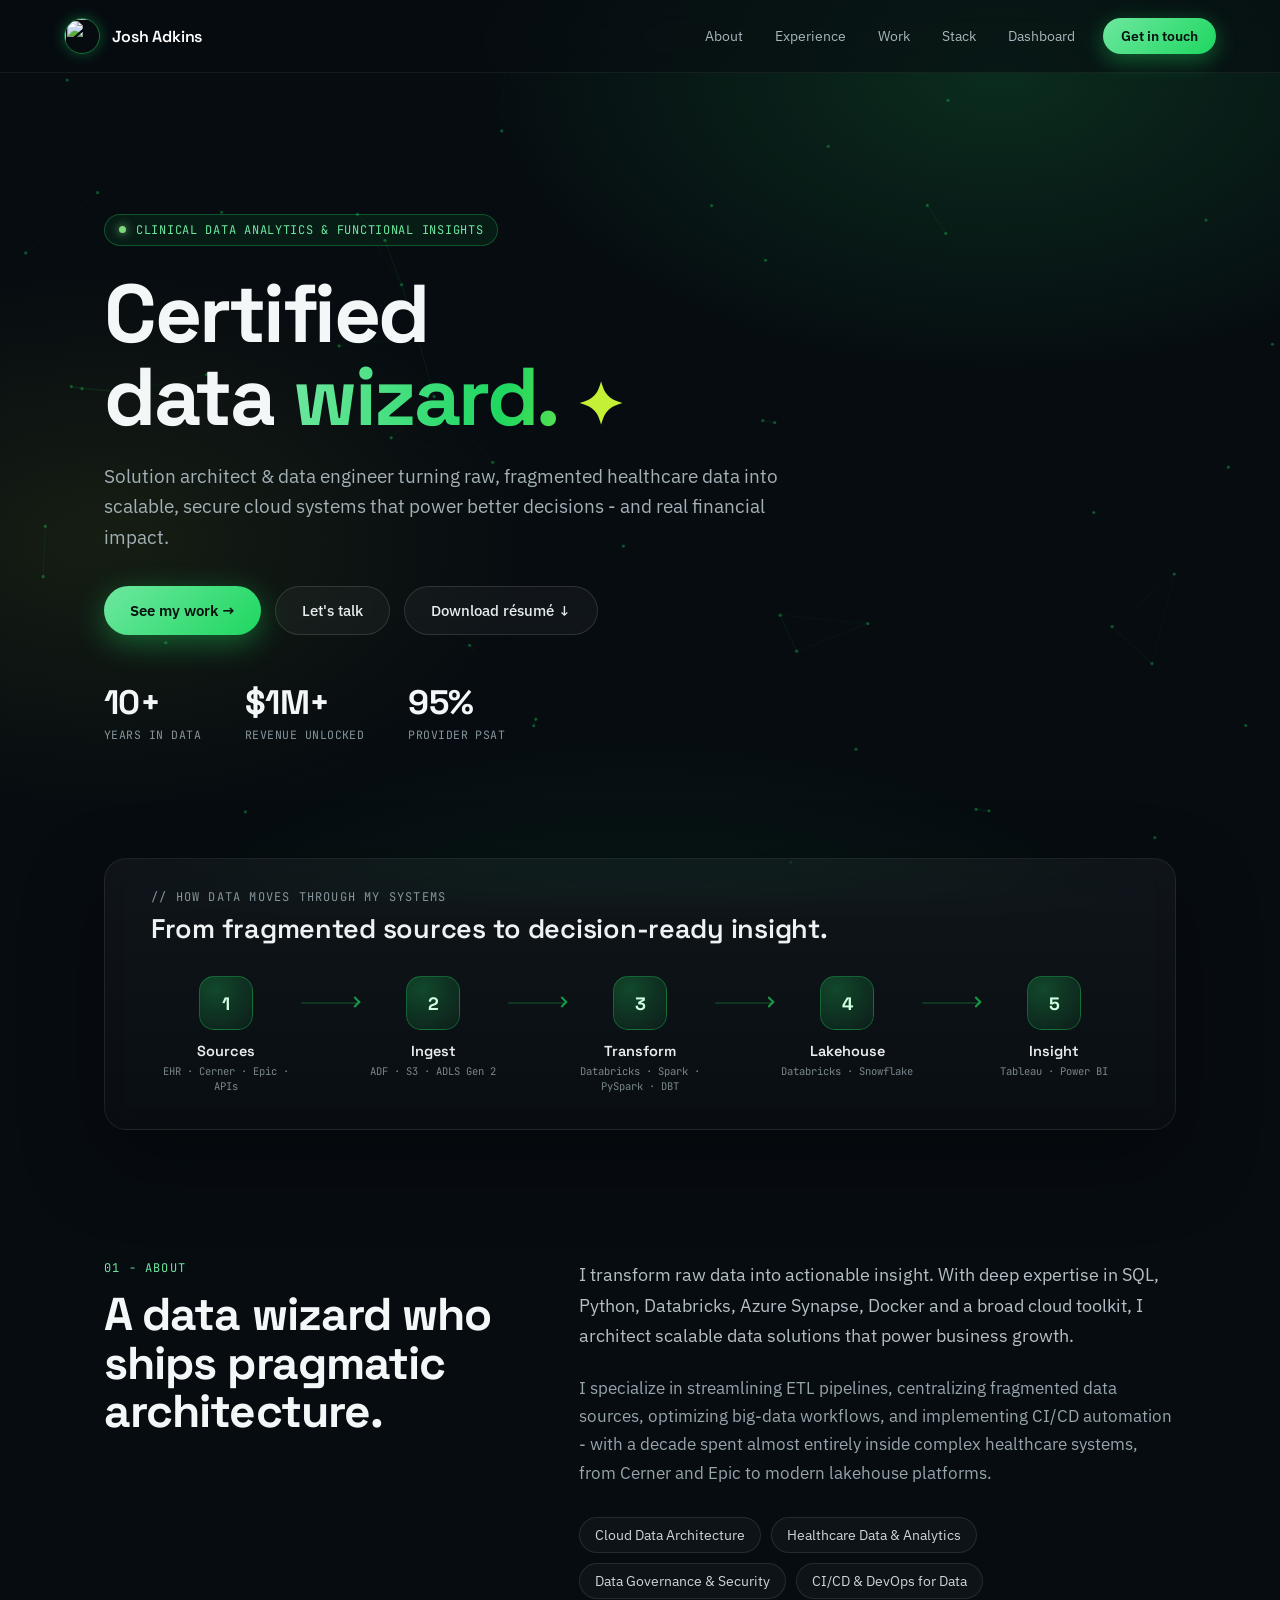
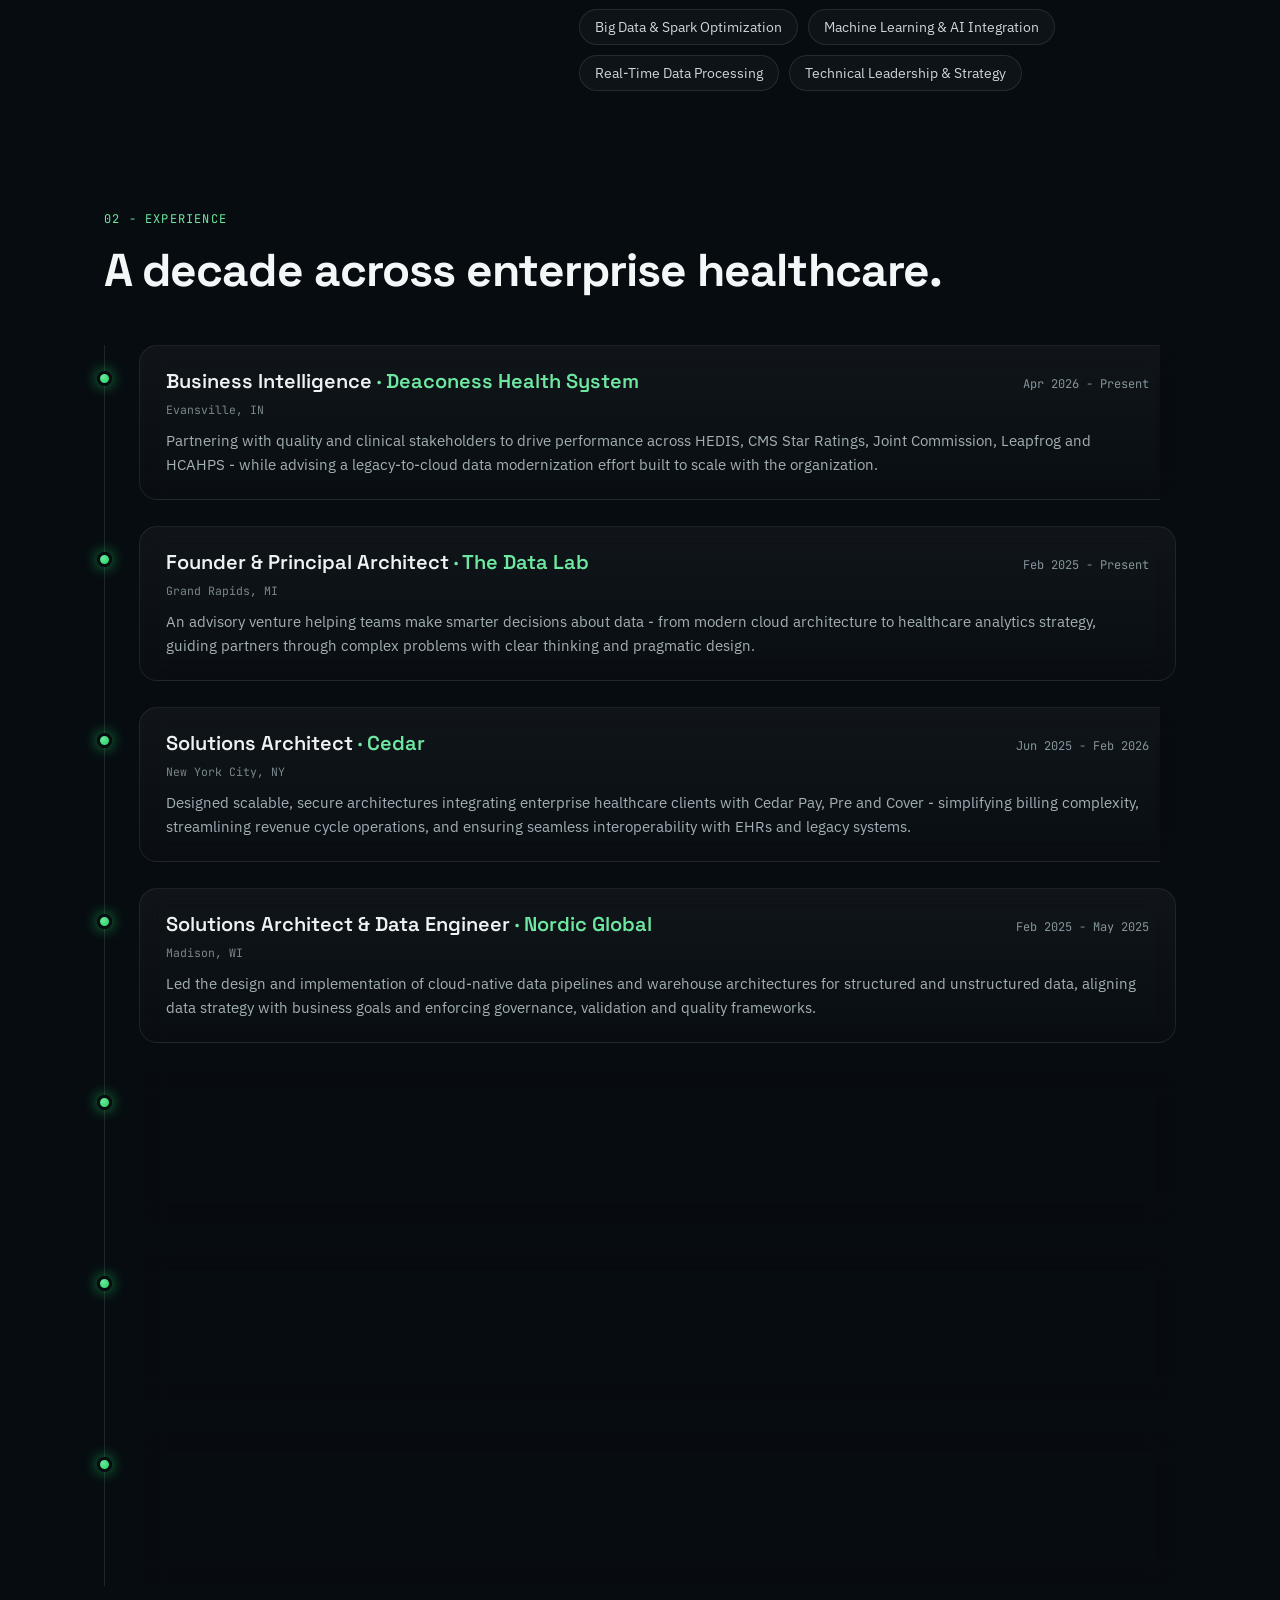
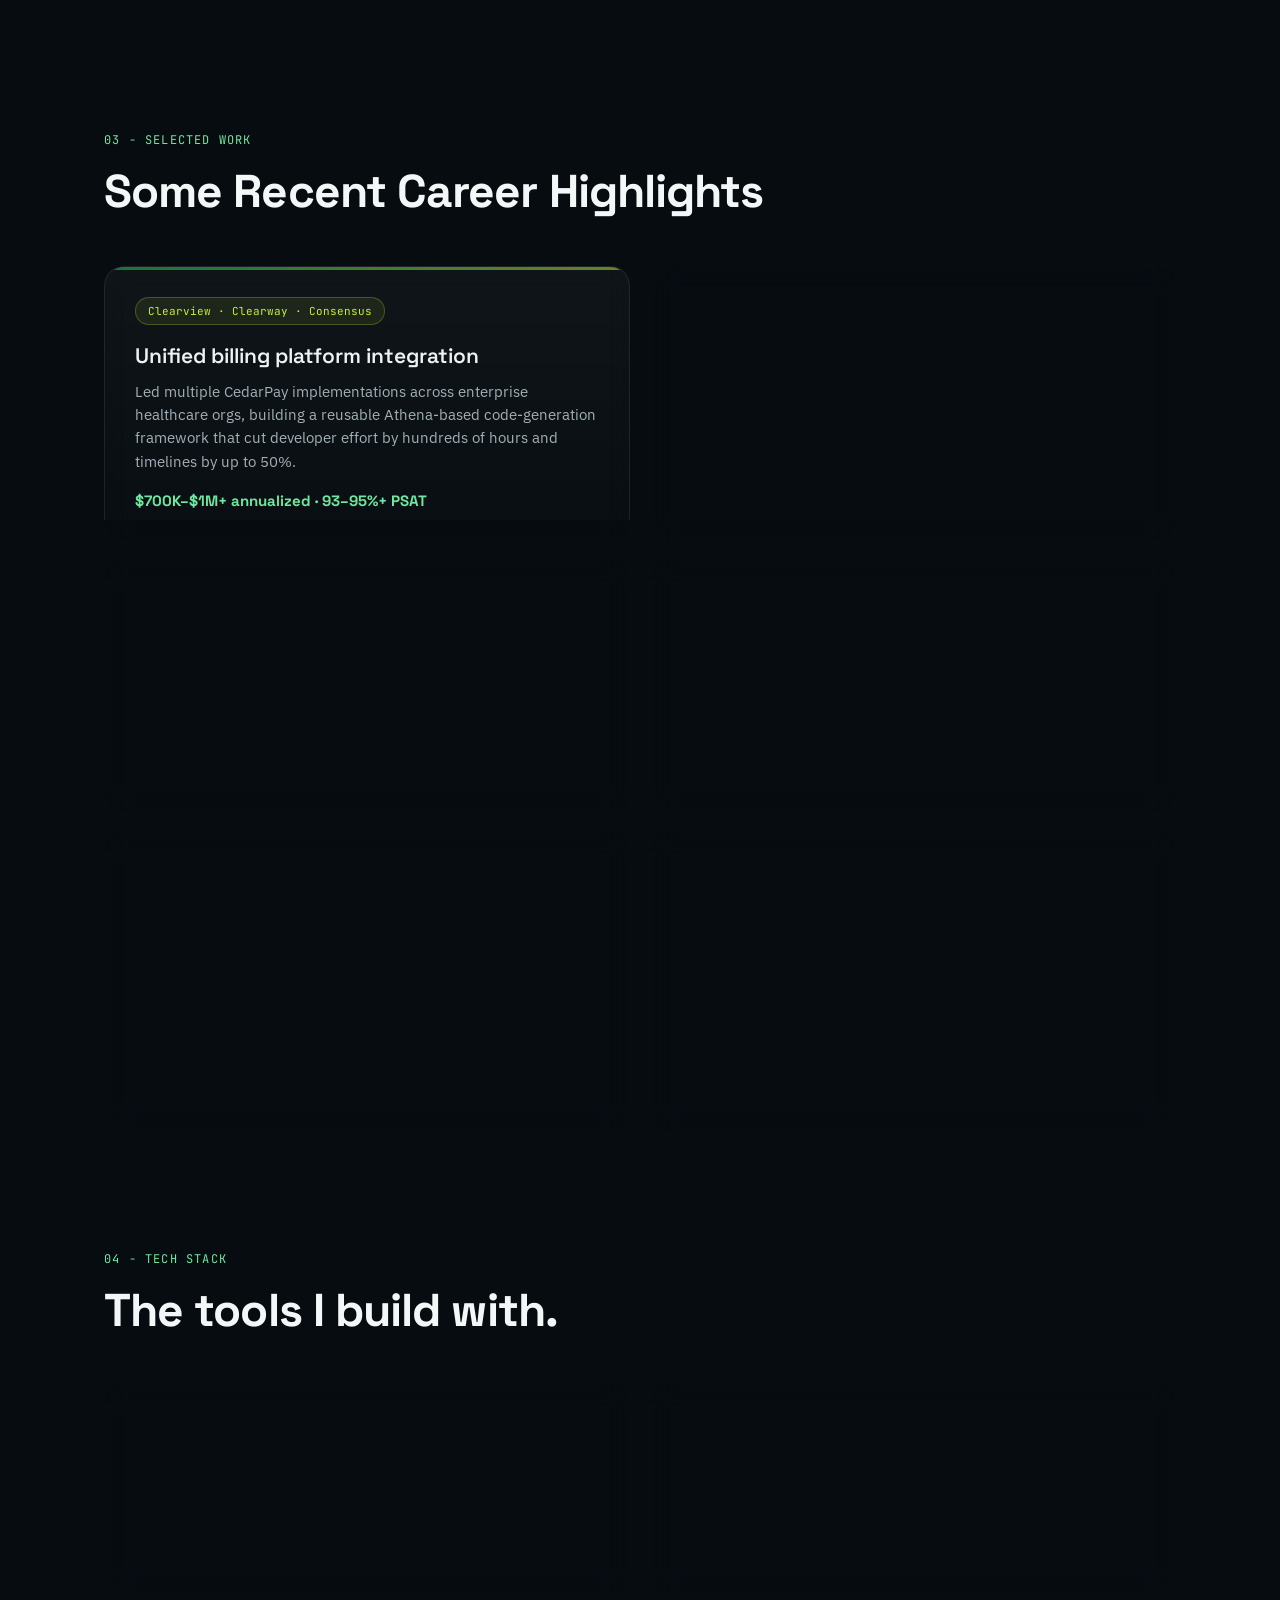
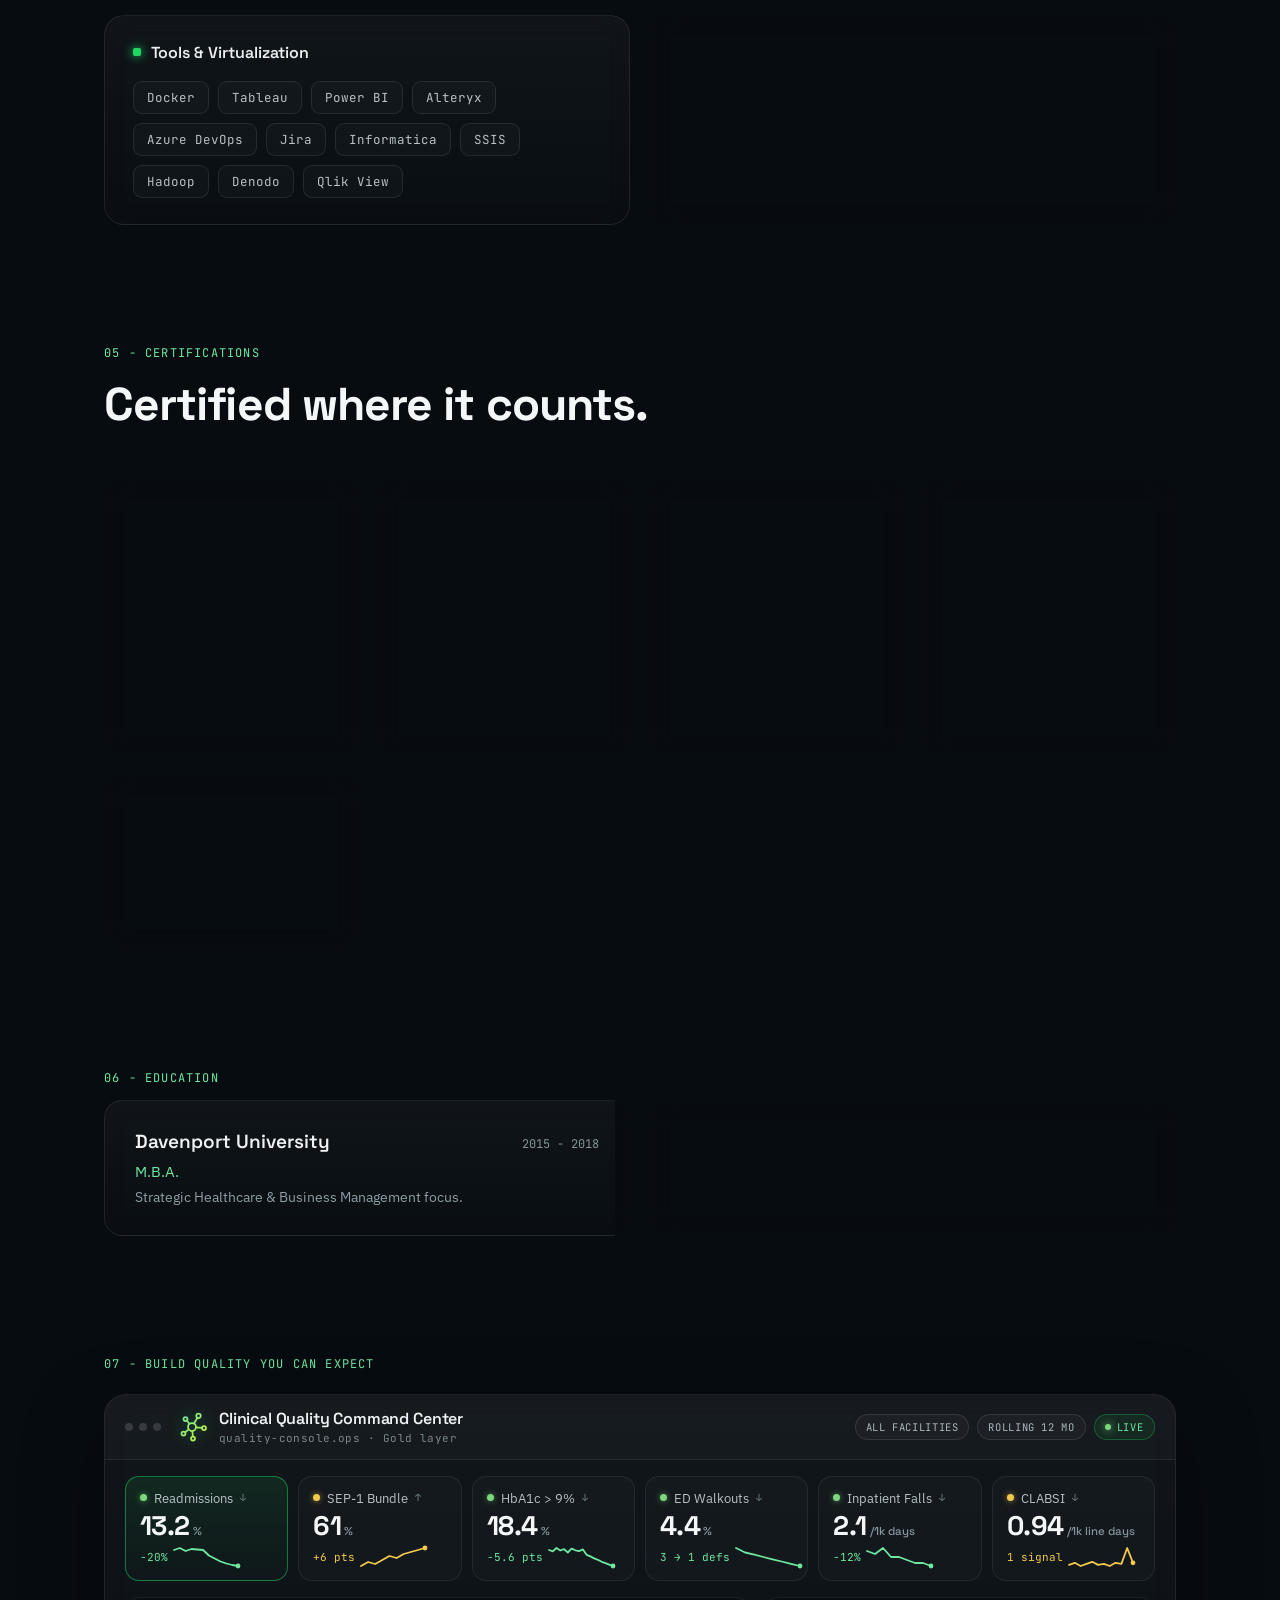
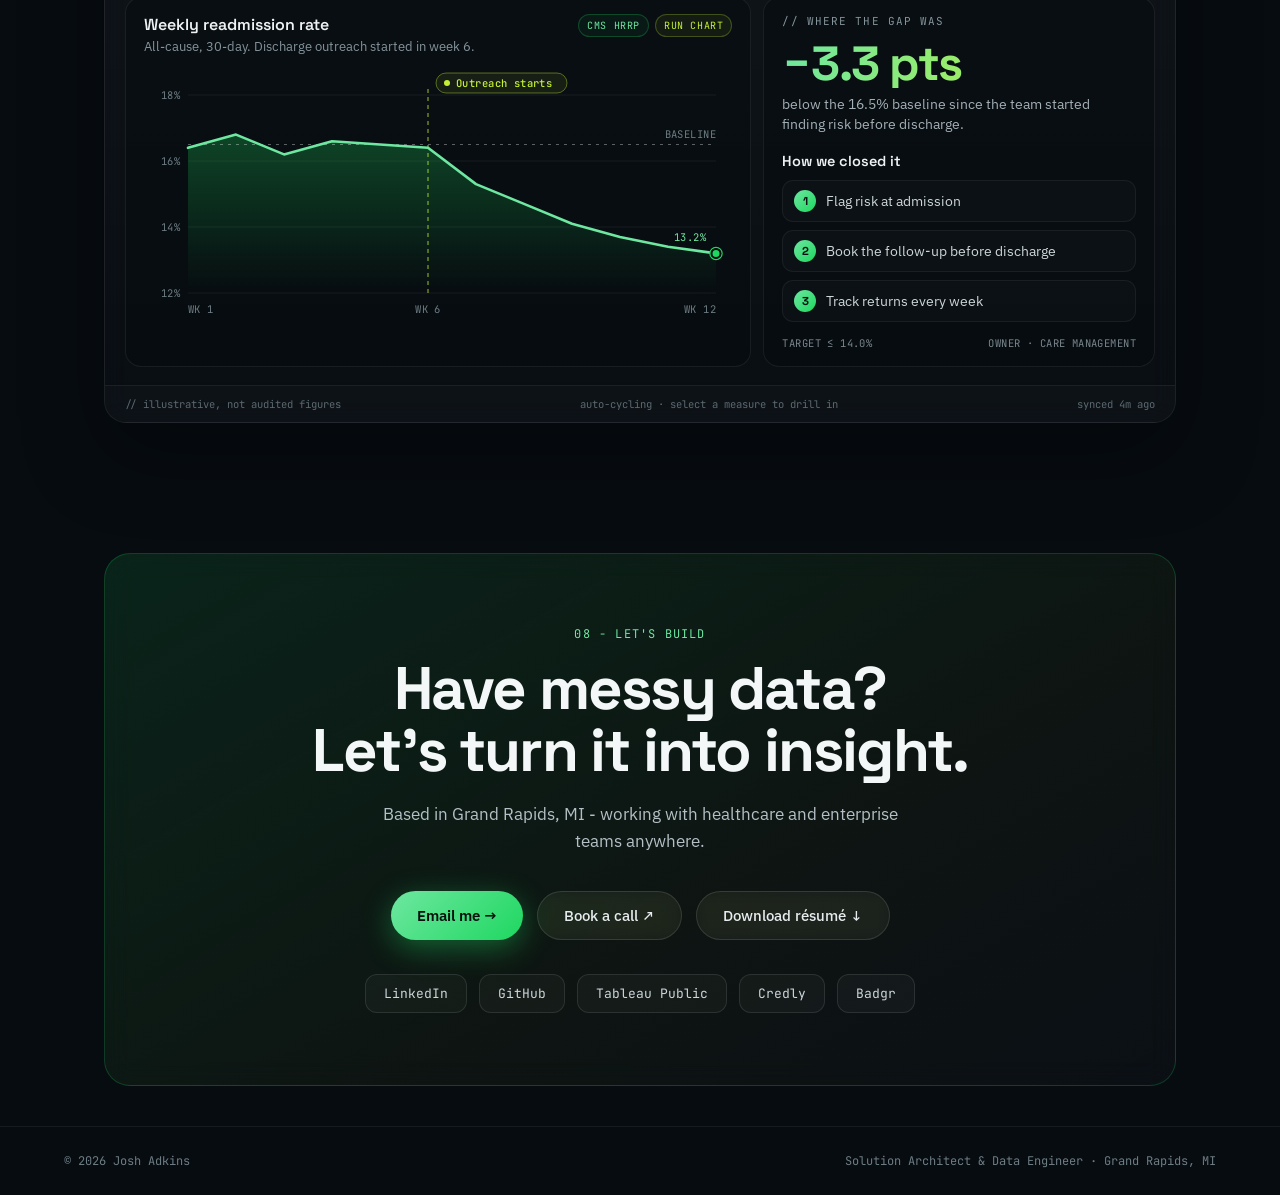
==== commit aa8350f2: "Updates" ====
--- a/index.html
+++ b/index.html
@@ -587,7 +587,7 @@
   </section>
 
   <section id="console" data-reveal style="position: relative; z-index: 1; max-width: 1200px; margin: 0 auto; padding: 60px clamp(20px, 5vw, 64px);">
-    <div class="eyebrow" style="margin-bottom: 22px;">07 - DASHBOARD</div>
+    <div class="eyebrow" style="margin-bottom: 22px;">07 - BUILD QUALITY YOU CAN EXPECT</div>
     <div class="qc" id="qc">
       <div class="qc-head">
         <div class="qc-brand">
